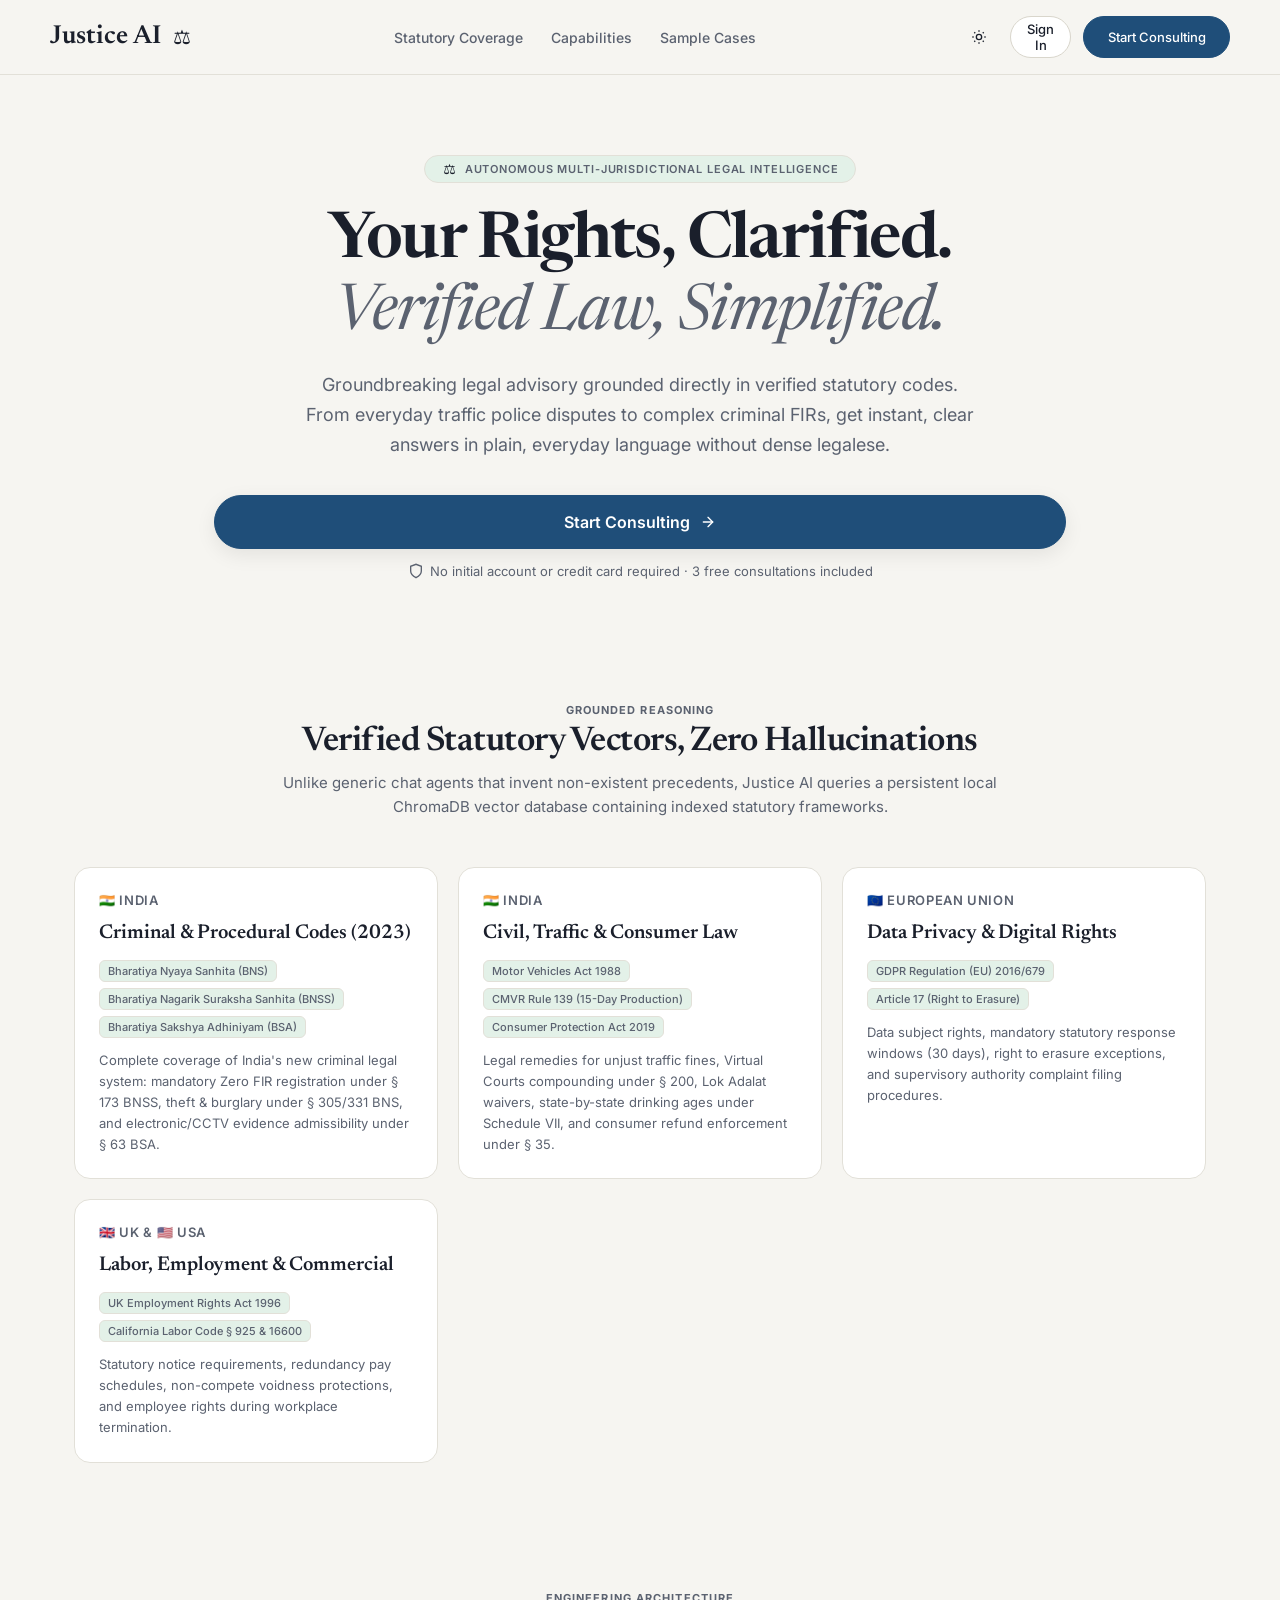
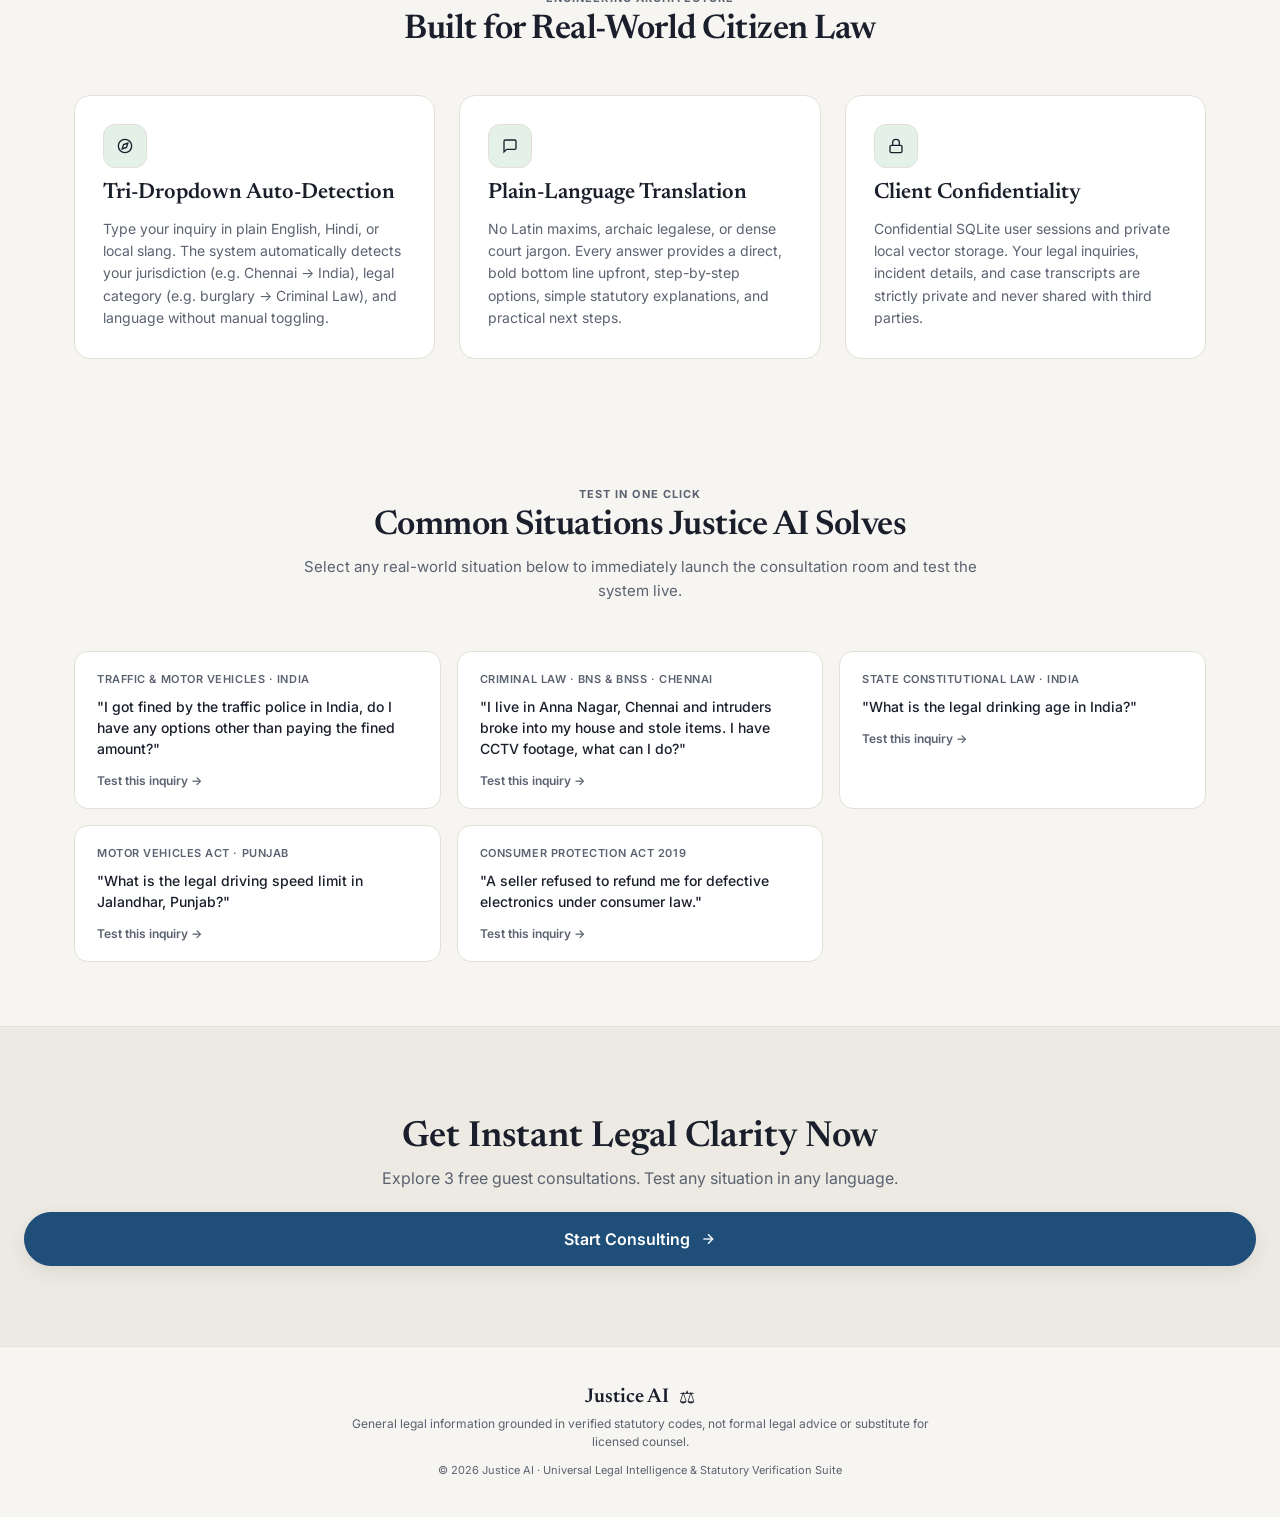
==== web/index.html @ 840e6b2b "Release v1.0: Justice AI Multi-Jurisdiction Legal Intelligence Platform - Full legal intelligence en" ====
<!DOCTYPE html>
<html lang="en">
<head>
  <meta charset="utf-8">
  <meta name="viewport" content="width=device-width, initial-scale=1.0">
  <script>
    // Immediately unregister any rogue service workers from other localhost projects (e.g., Film Central)
    if ('serviceWorker' in navigator) {
      navigator.serviceWorker.getRegistrations().then(function(registrations) {
        for (let reg of registrations) {
          reg.unregister();
        }
      });
    }
    if ('caches' in window) {
      caches.keys().then(function(keys) {
        for (let key of keys) {
          caches.delete(key);
        }
      });
    }
  </script>
  <title>Justice AI ⚖ | Universal Legal Assistant</title>
  <link rel="icon" type="image/svg+xml" href="/assets/favicon.svg">
  <link rel="stylesheet" href="/assets/style.css">
  <link rel="preconnect" href="https://fonts.googleapis.com">
  <link rel="preconnect" href="https://fonts.gstatic.com" crossorigin>
  <link href="https://fonts.googleapis.com/css2?family=Inter:wght@400;500;600;700&family=Newsreader:ital,opsz,wght@0,6..72,400;0,6..72,500;0,6..72,600;0,6..72,700;1,6..72,400;1,6..72,500&family=Noto+Sans+Devanagari:wght@400;500;600;700&family=Noto+Serif+Devanagari:wght@400;500;600;700&display=swap" rel="stylesheet">
  <style>
    * { box-sizing: border-box; }
    :root {
      --bg-main: #F6F5F1;
      --bg-sidebar: #ECEAE2;
      --border-sidebar: #DEDBD0;
      --border-light: #E2E0D8;
      --border-input: #D9D6CC;
      --text-primary: #1A1F2B;
      --text-secondary: #5B6270;
      --text-body: #2B3140;
      --accent-primary: #1F4E79;
      --bubble-user: #E6EEF6;
      --tag-verified-bg: #E3F1E8;
      --tag-verified-text: #1B5E3C;
      --disclaimer-bg: #FBF3E1;
      --disclaimer-border: #EBDDB5;
      --disclaimer-text: #6B4E10;
      --card-bg: #FFFFFF;
    }
    /* Strict Dark Theme (Zero White Elements - Pure Monochrome & Silver Slate) */
    body.dark-theme {
      --bg-main: #000000;
      --bg-sidebar: #080808;
      --border-sidebar: #1E1E22;
      --border-light: #222226;
      --border-input: #26262B;
      --text-primary: #D4D4D8;
      --text-secondary: #71717A;
      --text-body: #A1A1AA;
      --accent-primary: #27272A;
      --bubble-user: #141416;
      --tag-verified-bg: #141416;
      --tag-verified-text: #8E9196;
      --disclaimer-bg: #0A0A0C;
      --disclaimer-border: #1E1E22;
      --disclaimer-text: #71717A;
      --card-bg: #0E0E10;
    }
    body.dark-theme .pill-primary {
      background: #27272A !important;
      border-color: #3F3F46 !important;
      color: #E4E4E7 !important;
    }
    body.dark-theme .pill-primary:hover {
      background: #3F3F46 !important;
      border-color: #52525B !important;
      color: #F4F4F5 !important;
    }
    body.dark-theme .tag-jur,
    body.dark-theme .tag-ver {
      background: #141416 !important;
      border: 1px solid #27272A !important;
      color: #A1A1AA !important;
    }
    body.dark-theme .chat-user-bubble {
      background: #141416 !important;
      border: 1px solid #26262B !important;
      color: #D4D4D8 !important;
    }
    body.dark-theme .source-card {
      background: #0E0E10 !important;
      border-color: #1E1E22 !important;
      color: #D4D4D8 !important;
    }
    body.dark-theme .source-card:hover {
      border-color: #3F3F46 !important;
      background: #141416 !important;
    }
    body.dark-theme .chip {
      background: #121214 !important;
      color: #A1A1AA !important;
      border-color: #26262B !important;
    }
    body.dark-theme .chip:hover {
      border-color: #3F3F46 !important;
      color: #E4E4E7 !important;
      background: #1A1A1E !important;
    }
    body.dark-theme .recent-item:hover,
    body.dark-theme .recent-item.active {
      background: #141416 !important;
    }
    body.dark-theme footer {
      background: #000000 !important;
      border-top-color: #1E1E22 !important;
    }
    body.dark-theme #chatInput {
      background: #0E0E10 !important;
      border-color: #26262B !important;
      color: #D4D4D8 !important;
    }
    body.dark-theme footer button {
      background: #27272A !important;
      border: 1px solid #3F3F46 !important;
      color: #D4D4D8 !important;
    }
    body.dark-theme .confidence-bar-inner {
      background: #52525B !important;
    }
    body.dark-theme .confidence-bar-outer {
      background: #202024 !important;
    }
    body.dark-theme .auth-card {
      background: #0E0E10 !important;
      border-color: #222226 !important;
    }
    body.dark-theme .auth-input {
      background: #080808 !important;
      border-color: #26262B !important;
      color: #D4D4D8 !important;
    }
    body.dark-theme .user-profile-badge {
      background: #0E0E10 !important;
      border-color: #1E1E22 !important;
    }

    /* Borderless Theme Toggle Button */
    .theme-toggle-btn {
      border: none !important;
      background: transparent !important;
      color: var(--text-primary) !important;
      cursor: pointer !important;
      width: 38px !important;
      height: 38px !important;
      min-width: 38px !important;
      min-height: 38px !important;
      border-radius: 50% !important;
      display: inline-flex !important;
      align-items: center !important;
      justify-content: center !important;
      padding: 0 !important;
      box-shadow: none !important;
      outline: none !important;
      transition: background-color 0.2s ease, transform 0.15s ease !important;
    }
    .theme-toggle-btn:hover {
      background-color: var(--border-light) !important;
      transform: scale(1.08) !important;
    }
    body.dark-theme .theme-toggle-btn:hover {
      background-color: #1C1C20 !important;
    }
    body {
      margin: 0;
      font-family: 'Inter', 'Noto Sans Devanagari', -apple-system, BlinkMacSystemFont, sans-serif;
      color: var(--text-primary);
      background: var(--bg-main);
      -webkit-font-smoothing: antialiased;
      transition: background-color 0.25s ease, color 0.25s ease;
    }
    button, input, select, textarea { font: inherit; }
    svg { width: 16px; height: 16px; flex: none; fill: none; stroke: currentColor; stroke-width: 2; }
    
    .pill {
      display: inline-flex;
      align-items: center;
      gap: 8px;
      min-height: 42px;
      padding: 0 16px;
      border: 1px solid var(--border-input);
      border-radius: 999px;
      background: var(--card-bg);
      color: var(--text-primary);
      cursor: pointer;
      font-size: 13px;
      font-weight: 500;
      text-decoration: none;
      transition: all 0.2s ease;
    }
    .pill:hover { border-color: var(--accent-primary); }
    .pill-primary {
      background: var(--accent-primary) !important;
      border-color: var(--accent-primary) !important;
      color: #fff !important;
      justify-content: center;
      width: 100%;
    }
    .pill-primary:hover { filter: brightness(0.92); }

    .chip {
      display: inline-flex;
      align-items: center;
      min-height: 38px;
      padding: 0 14px;
      border: 1px solid var(--border-input);
      border-radius: 999px;
      background: transparent;
      color: var(--text-secondary);
      cursor: pointer;
      font-size: 13px;
      transition: all 0.2s ease;
      margin-right: 8px;
      margin-bottom: 8px;
    }
    .chip:hover {
      background: var(--bg-sidebar);
      border-color: var(--accent-primary);
      color: var(--accent-primary);
    }

    .tag {
      display: inline-flex;
      align-items: center;
      gap: 6px;
      min-height: 26px;
      padding: 0 10px;
      border-radius: 6px;
      font-size: 12px;
      font-weight: 500;
      letter-spacing: .02em;
    }
    .tag-jur {
      background: var(--card-bg);
      border: 1px solid var(--border-light);
      color: var(--text-secondary);
    }
    .tag-ver {
      background: var(--tag-verified-bg);
      color: var(--tag-verified-text);
      font-weight: 600;
    }
    .tag-ver svg { stroke: currentColor; width: 13px; height: 13px; stroke-width: 2.5; }

    .recent-item {
      display: flex;
      flex-direction: column;
      align-items: flex-start;
      padding: 10px 14px;
      border-radius: 10px;
      border: 0;
      background: transparent;
      cursor: pointer;
      text-align: left;
      width: 100%;
      position: relative;
      transition: background 0.15s ease;
    }
    .recent-item:hover { background: rgba(0,0,0,0.04); }
    .recent-item.active { background: var(--card-bg); box-shadow: 0 1px 3px rgba(0,0,0,0.05); }
    .recent-item > span:first-child {
      font-size: 13px;
      font-weight: 500;
      color: var(--text-primary);
      width: calc(100% - 24px);
      white-space: nowrap;
      overflow: hidden;
      text-overflow: ellipsis;
      display: block;
    }
    .recent-sub {
      font-size: 11px;
      color: var(--text-secondary);
      margin-top: 2px;
      width: 100%;
      white-space: nowrap;
      overflow: hidden;
      text-overflow: ellipsis;
      display: block;
    }
    .recent-del-btn {
      position: absolute;
      right: 8px;
      top: 50%;
      transform: translateY(-50%);
      background: transparent;
      border: none;
      color: var(--text-secondary);
      cursor: pointer;
      padding: 4px;
      border-radius: 6px;
      opacity: 0;
      transition: opacity 0.15s;
    }
    .recent-item:hover .recent-del-btn {
      opacity: 0.7;
    }
    .recent-del-btn:hover {
      opacity: 1 !important;
      color: #ef4444;
    }

    .source-card {
      display: flex;
      align-items: center;
      justify-content: space-between;
      padding: 12px 16px;
      border: 1px solid var(--border-light);
      border-radius: 10px;
      background: var(--card-bg);
      text-decoration: none;
      color: var(--text-primary);
      font-size: 13px;
      font-weight: 500;
      transition: border-color 0.2s ease, background 0.2s ease;
    }
    .source-card:hover { border-color: var(--accent-primary); }
    .source-domain {
      font-size: 12px;
      color: var(--text-secondary);
      font-weight: 400;
    }

    .chat-user-bubble {
      align-self: flex-end;
      max-width: 82%;
      padding: 14px 20px;
      border-radius: 20px 20px 4px 20px;
      background: var(--bubble-user);
      color: var(--text-primary);
      font-size: 15px;
      line-height: 1.5;
    }

    /* Top Selector Bar Form Styling */
    .bar {
      display: flex;
      align-items: center;
      gap: 16px;
      padding: 14px 32px;
      border-bottom: 1px solid var(--border-light);
      background: var(--bg-main);
      flex-wrap: wrap;
    }
    .fld {
      display: inline-flex;
      align-items: center;
      gap: 8px;
      font-size: 13px;
      color: var(--text-secondary);
    }
    .sel {
      position: relative;
      display: inline-block;
    }
    .sel select {
      appearance: none;
      -webkit-appearance: none;
      padding: 6px 28px 6px 12px;
      border: 1px solid var(--border-input);
      border-radius: 8px;
      background: var(--card-bg);
      color: var(--text-primary);
      font-size: 13px;
      font-weight: 500;
      cursor: pointer;
      outline: none;
    }
    .sel select:focus { border-color: var(--accent-primary); }
    .sel svg {
      position: absolute;
      right: 8px;
      top: 50%;
      transform: translateY(-50%);
      pointer-events: none;
      width: 14px;
      height: 14px;
      stroke: var(--text-secondary);
    }

    @keyframes spin {
      to { transform: rotate(360deg); }
    }

    /* Authentication Gate Modal / Overlay */
    .auth-overlay {
      position: fixed;
      inset: 0;
      background: rgba(0, 0, 0, 0.72) !important;
      backdrop-filter: blur(8px);
      -webkit-backdrop-filter: blur(8px);
      z-index: 10000;
      display: flex;
      align-items: center;
      justify-content: center;
      padding: 24px;
      overflow-y: auto;
    }
    .auth-card {
      background: var(--card-bg);
      border: 1px solid var(--border-light);
      border-radius: 24px;
      width: 100%;
      max-width: 440px;
      padding: 40px 36px;
      box-shadow: 0 12px 40px rgba(0,0,0,0.06);
      display: flex;
      flex-direction: column;
      gap: 20px;
      position: relative;
      animation: fadeIn 0.3s ease;
    }
    @keyframes fadeIn {
      from { opacity: 0; transform: translateY(10px); }
      to { opacity: 1; transform: translateY(0); }
    }
    .auth-tabs {
      display: flex;
      border-bottom: 1px solid var(--border-light);
      gap: 20px;
      margin-bottom: 4px;
    }
    .auth-tab {
      padding: 10px 4px 12px;
      font-size: 15px;
      font-weight: 500;
      color: var(--text-secondary);
      background: none;
      border: none;
      border-bottom: 2px solid transparent;
      cursor: pointer;
      transition: all 0.2s;
    }
    .auth-tab.active {
      color: var(--text-primary);
      border-bottom-color: var(--accent-primary);
      font-weight: 600;
    }
    .auth-input {
      width: 100%;
      min-height: 46px;
      padding: 0 16px;
      border: 1px solid var(--border-input);
      border-radius: 12px;
      background: var(--card-bg);
      font-size: 14px;
      color: var(--text-primary);
      outline: none;
      transition: border-color 0.2s;
    }
    .auth-input:focus { border-color: var(--accent-primary); }
    .auth-error {
      background: rgba(239, 68, 68, 0.1);
      border: 1px solid rgba(239, 68, 68, 0.3);
      color: #ef4444;
      padding: 10px 14px;
      border-radius: 10px;
      font-size: 13px;
      display: none;
    }
    .auth-close-btn {
      position: absolute;
      top: 18px;
      right: 18px;
      width: 32px;
      height: 32px;
      border-radius: 50%;
      border: none;
      background: transparent;
      color: var(--text-secondary);
      font-size: 18px;
      display: flex;
      align-items: center;
      justify-content: center;
      cursor: pointer;
      transition: all 0.2s;
      line-height: 1;
    }
    .auth-close-btn:hover {
      background: var(--border-light);
      color: var(--text-primary);
    }

    /* User Profile in Sidebar */
    .user-profile-badge {
      display: flex;
      align-items: center;
      gap: 12px;
      padding: 12px 14px;
      background: var(--card-bg);
      border: 1px solid var(--border-light);
      border-radius: 14px;
      margin-top: auto;
    }
    .user-avatar {
      width: 36px;
      height: 36px;
      border-radius: 50%;
      background: var(--accent-primary);
      color: #fff;
      display: flex;
      align-items: center;
      justify-content: center;
      font-weight: 600;
      font-size: 14px;
      flex: none;
    }

    /* Scales of Justice Symbol */
    .justice-scales {
      display: inline-flex;
      align-items: center;
      justify-content: center;
      font-family: "Segoe UI Symbol", "Apple Symbols", "Noto Sans Symbols 2", "DejaVu Sans", sans-serif;
      font-size: 1.25em;
      line-height: 1;
      color: var(--text-primary);
      user-select: none;
      cursor: default;
      transition: transform 0.35s cubic-bezier(0.34, 1.56, 0.64, 1), color 0.25s ease;
      vertical-align: middle;
      margin-left: 2px;
    }
    .justice-scales:hover {
      transform: rotate(-10deg) scale(1.15);
      color: var(--accent-primary);
    }

    /* ==========================================================================
       LANDING PAGE & HERO STYLING (EXECUTIVE EDITORIAL)
       ========================================================================== */
    .landing-view {
      display: flex;
      flex-direction: column;
      width: 100%;
      min-height: 100vh;
      background-color: var(--bg-main);
      color: var(--text-primary);
      overflow-y: auto;
      overflow-x: hidden;
      font-family: 'Inter', -apple-system, BlinkMacSystemFont, sans-serif;
      scroll-behavior: smooth;
    }

    .hidden-view {
      display: none !important;
    }

    .landing-nav {
      position: sticky;
      top: 0;
      z-index: 100;
      background: var(--bg-main);
      backdrop-filter: blur(12px);
      -webkit-backdrop-filter: blur(12px);
      border-bottom: 1px solid var(--border-light);
      padding: 16px 28px;
      width: 100%;
      flex: none;
    }

    .landing-nav-inner {
      max-width: 1180px;
      margin: 0 auto;
      display: flex;
      align-items: center;
      justify-content: space-between;
      gap: 20px;
    }

    .landing-brand {
      display: flex;
      align-items: center;
      gap: 10px;
      text-decoration: none;
      user-select: none;
      cursor: pointer;
    }

    .landing-nav-links {
      display: flex;
      align-items: center;
      gap: 28px;
    }

    .nav-link {
      color: var(--text-secondary);
      font-size: 14px;
      font-weight: 500;
      text-decoration: none;
      transition: color 0.2s ease;
    }

    .nav-link:hover {
      color: var(--text-primary);
    }

    .landing-nav-actions {
      display: flex;
      align-items: center;
      gap: 12px;
    }

    .landing-hero {
      width: 100%;
      max-width: 900px;
      margin: 0 auto;
      padding: 80px 24px 60px;
      text-align: center;
      display: flex;
      flex-direction: column;
      align-items: center;
      flex: none;
    }

    .hero-badge {
      display: inline-flex;
      align-items: center;
      gap: 8px;
      padding: 6px 16px;
      background: var(--tag-verified-bg);
      color: var(--text-secondary);
      border: 1px solid var(--border-light);
      border-radius: 999px;
      font-size: 11px;
      font-weight: 600;
      letter-spacing: 0.08em;
      text-transform: uppercase;
      margin-bottom: 24px;
    }

    .hero-catchphrase {
      font-family: 'Newsreader', Georgia, serif;
      font-size: clamp(40px, 6vw, 64px);
      font-weight: 600;
      line-height: 1.12;
      color: var(--text-primary);
      margin: 0 0 20px 0;
      letter-spacing: -0.025em;
    }

    .hero-catchphrase span {
      color: var(--text-secondary);
      font-style: italic;
      font-weight: 400;
    }

    .hero-subtext {
      font-size: 18px;
      line-height: 1.65;
      color: var(--text-secondary);
      max-width: 680px;
      margin: 0 auto 36px;
    }

    .hero-cta-wrapper {
      display: flex;
      flex-direction: column;
      align-items: center;
      justify-content: center;
      gap: 14px;
      width: 100%;
    }

    .hero-cta-btn {
      padding: 16px 42px !important;
      font-size: 16px !important;
      font-weight: 600 !important;
      border-radius: 999px !important;
      display: inline-flex !important;
      align-items: center !important;
      gap: 10px !important;
      box-shadow: 0 6px 20px rgba(0, 0, 0, 0.08);
      transition: transform 0.2s ease, box-shadow 0.2s ease !important;
      cursor: pointer;
    }

    .hero-cta-btn:hover {
      transform: translateY(-2px) scale(1.02);
      box-shadow: 0 8px 28px rgba(0, 0, 0, 0.16);
    }

    .hero-microcopy {
      display: flex;
      align-items: center;
      gap: 6px;
      font-size: 13px;
      color: var(--text-secondary);
    }

    .landing-section {
      width: 100%;
      max-width: 1180px;
      margin: 0 auto;
      padding: 64px 24px;
      box-sizing: border-box;
      flex: none;
    }

    .section-header {
      text-align: center;
      max-width: 720px;
      margin: 0 auto 48px;
    }

    .section-tag {
      font-size: 11px;
      font-weight: 700;
      letter-spacing: 0.1em;
      text-transform: uppercase;
      color: var(--text-secondary);
      margin-bottom: 8px;
    }

    .section-title {
      font-family: 'Newsreader', Georgia, serif;
      font-size: 34px;
      font-weight: 600;
      color: var(--text-primary);
      margin: 0 0 12px 0;
      letter-spacing: -0.015em;
    }

    .section-desc {
      font-size: 15px;
      line-height: 1.6;
      color: var(--text-secondary);
      margin: 0;
    }

    .jurisdiction-grid {
      display: grid;
      grid-template-columns: repeat(auto-fit, minmax(270px, 1fr));
      gap: 20px;
    }

    .statute-card {
      background: var(--card-bg);
      border: 1px solid var(--border-light);
      border-radius: 16px;
      padding: 24px;
      display: flex;
      flex-direction: column;
      gap: 12px;
      transition: border-color 0.2s ease, transform 0.2s ease;
    }

    .statute-card:hover {
      border-color: var(--text-secondary);
      transform: translateY(-2px);
    }

    .statute-flag {
      font-size: 13px;
      font-weight: 600;
      color: var(--text-secondary);
      text-transform: uppercase;
      letter-spacing: 0.05em;
    }

    .statute-title {
      font-family: 'Newsreader', Georgia, serif;
      font-size: 20px;
      font-weight: 600;
      color: var(--text-primary);
      line-height: 1.3;
    }

    .statute-tags {
      display: flex;
      flex-wrap: wrap;
      gap: 6px;
      margin-top: 2px;
    }

    .mini-tag {
      font-size: 11px;
      padding: 3px 8px;
      background: var(--tag-verified-bg);
      color: var(--text-secondary);
      border: 1px solid var(--border-light);
      border-radius: 6px;
      font-weight: 500;
    }

    .statute-desc {
      font-size: 13px;
      line-height: 1.6;
      color: var(--text-secondary);
      margin: 0;
    }

    .features-grid {
      display: grid;
      grid-template-columns: repeat(auto-fit, minmax(320px, 1fr));
      gap: 24px;
    }

    .feature-card {
      background: var(--card-bg);
      border: 1px solid var(--border-light);
      border-radius: 16px;
      padding: 28px;
      display: flex;
      flex-direction: column;
      gap: 14px;
    }

    .feature-icon {
      width: 44px;
      height: 44px;
      border-radius: 12px;
      background: var(--tag-verified-bg);
      border: 1px solid var(--border-light);
      display: flex;
      align-items: center;
      justify-content: center;
      color: var(--text-primary);
    }

    .feature-card h3 {
      font-family: 'Newsreader', Georgia, serif;
      font-size: 22px;
      font-weight: 600;
      color: var(--text-primary);
      margin: 0;
    }

    .feature-card p {
      font-size: 14px;
      line-height: 1.6;
      color: var(--text-secondary);
      margin: 0;
    }

    .scenarios-grid {
      display: grid;
      grid-template-columns: repeat(auto-fit, minmax(340px, 1fr));
      gap: 16px;
    }

    .scenario-card {
      background: var(--card-bg);
      border: 1px solid var(--border-light);
      border-radius: 14px;
      padding: 20px 22px;
      display: flex;
      flex-direction: column;
      gap: 10px;
      cursor: pointer;
      transition: all 0.2s ease;
      user-select: none;
    }

    .scenario-card:hover {
      border-color: var(--text-primary);
      transform: translateY(-2px);
      background: var(--tag-verified-bg);
    }

    .scenario-meta {
      font-size: 11px;
      font-weight: 600;
      letter-spacing: 0.05em;
      text-transform: uppercase;
      color: var(--text-secondary);
    }

    .scenario-query {
      font-size: 14px;
      font-weight: 500;
      color: var(--text-primary);
      line-height: 1.5;
    }

    .scenario-cta {
      font-size: 12px;
      font-weight: 600;
      color: var(--text-secondary);
      margin-top: 4px;
      display: flex;
      align-items: center;
      gap: 4px;
    }

    .scenario-card:hover .scenario-cta {
      color: var(--text-primary);
    }

    .landing-final-cta {
      width: 100%;
      text-align: center;
      padding: 64px 24px 80px;
      background: var(--bg-sidebar);
      border-top: 1px solid var(--border-light);
      border-bottom: 1px solid var(--border-light);
      display: flex;
      flex-direction: column;
      align-items: center;
      flex: none;
    }

    .landing-footer {
      width: 100%;
      text-align: center;
      padding: 40px 24px;
      background: var(--bg-main);
      flex: none;
    }

    .btn-back-home {
      display: inline-flex;
      align-items: center;
      gap: 6px;
      background: none;
      border: none;
      color: var(--text-secondary);
      font-size: 13px;
      font-weight: 500;
      cursor: pointer;
      padding: 6px 8px;
      border-radius: 8px;
      transition: color 0.2s ease, background 0.2s ease;
    }
    .btn-back-home:hover {
      color: var(--text-primary);
      background: var(--border-light);
    }

    @media(max-width: 820px) {
      .side { display: none; }
      .bar { padding: 12px 16px !important; }
      .landing-nav-links { display: none; }
      .landing-hero { padding: 48px 16px 40px; }
      .hero-subtext { font-size: 16px; }
      .landing-section { padding: 48px 16px; }
      .features-grid, .scenarios-grid { grid-template-columns: 1fr; }
    }
  </style>
</head>
<body>

<!-- ==========================================================================
     0. EXECUTIVE EDITORIAL LANDING PAGE
     ========================================================================== -->
<div id="landingView" class="landing-view">
  <!-- Top Navigation Bar -->
  <nav class="landing-nav">
    <div class="landing-nav-inner">
      <div class="landing-brand" onclick="showLandingView()">
        <span style="font-family: 'Newsreader', serif; font-size: 26px; font-weight: 600; color: var(--text-primary);">Justice AI</span>
        <span class="justice-scales" title="Scales of Justice" aria-label="Scales of Justice">⚖&#xFE0E;</span>
      </div>

      <div class="landing-nav-links">
        <a href="#statutes" class="nav-link">Statutory Coverage</a>
        <a href="#capabilities" class="nav-link">Capabilities</a>
        <a href="#scenarios" class="nav-link">Sample Cases</a>
      </div>

      <div class="landing-nav-actions">
        <button class="theme-toggle-btn" onclick="toggleTheme()" title="Toggle Dark / Light Mode" aria-label="Toggle Theme">
          <svg viewBox="0 0 24 24" id="themeIconLanding" width="20" height="20" style="stroke: currentColor;">
            <circle cx="12" cy="12" r="4"></circle><path d="M12 2v2"></path><path d="M12 20v2"></path><path d="m4.93 4.93 1.41 1.41"></path><path d="m17.66 17.66 1.41 1.41"></path><path d="M2 12h2"></path><path d="M20 12h2"></path><path d="m6.34 17.66-1.41 1.41"></path><path d="m19.07 4.93-1.41 1.41"></path>
          </svg>
        </button>
        <button class="pill pill-secondary" id="btnLandingSignIn" onclick="openAuthModal('signin')">Sign In</button>
        <button class="pill pill-primary" onclick="startConsultation()">Start Consulting</button>
      </div>
    </div>
  </nav>

  <!-- Centered Hero Section (Centered Catchphrase & Centered CTA) -->
  <header class="landing-hero">
    <div class="hero-badge">
      <span class="justice-scales" style="font-size: 14px;">⚖&#xFE0E;</span>
      <span>AUTONOMOUS MULTI-JURISDICTIONAL LEGAL INTELLIGENCE</span>
    </div>

    <!-- Centered Catchphrase -->
    <h1 class="hero-catchphrase">
      Your Rights, Clarified.<br>
      <span>Verified Law, Simplified.</span>
    </h1>

    <p class="hero-subtext">
      Groundbreaking legal advisory grounded directly in verified statutory codes. From everyday traffic police disputes to complex criminal FIRs, get instant, clear answers in plain, everyday language without dense legalese.
    </p>

    <!-- Centered Call to Action Button -->
    <div class="hero-cta-wrapper">
      <button class="pill pill-primary hero-cta-btn" onclick="startConsultation()">
        <span>Start Consulting</span>
        <svg width="20" height="20" viewBox="0 0 24 24" fill="none" stroke="currentColor" stroke-width="2.2" stroke-linecap="round" stroke-linejoin="round">
          <path d="M5 12h14"></path><path d="m12 5 7 7-7 7"></path>
        </svg>
      </button>

      <div class="hero-microcopy">
        <svg width="15" height="15" viewBox="0 0 24 24" fill="none" stroke="currentColor" stroke-width="2"><path d="M12 22s8-4 8-10V5l-8-3-8 3v7c0 6 8 10 8 10z"></path></svg>
        <span>No initial account or credit card required · 3 free consultations included</span>
      </div>
    </div>
  </header>

  <!-- Statutory Grounding Frameworks Section -->
  <section id="statutes" class="landing-section">
    <div class="section-header">
      <div class="section-tag">GROUNDED REASONING</div>
      <h2 class="section-title">Verified Statutory Vectors, Zero Hallucinations</h2>
      <p class="section-desc">Unlike generic chat agents that invent non-existent precedents, Justice AI queries a persistent local ChromaDB vector database containing indexed statutory frameworks.</p>
    </div>

    <div class="jurisdiction-grid">
      <div class="statute-card">
        <div class="statute-flag">🇮🇳 India</div>
        <div class="statute-title">Criminal & Procedural Codes (2023)</div>
        <div class="statute-tags">
          <span class="mini-tag">Bharatiya Nyaya Sanhita (BNS)</span>
          <span class="mini-tag">Bharatiya Nagarik Suraksha Sanhita (BNSS)</span>
          <span class="mini-tag">Bharatiya Sakshya Adhiniyam (BSA)</span>
        </div>
        <p class="statute-desc">Complete coverage of India's new criminal legal system: mandatory Zero FIR registration under § 173 BNSS, theft & burglary under § 305/331 BNS, and electronic/CCTV evidence admissibility under § 63 BSA.</p>
      </div>

      <div class="statute-card">
        <div class="statute-flag">🇮🇳 India</div>
        <div class="statute-title">Civil, Traffic & Consumer Law</div>
        <div class="statute-tags">
          <span class="mini-tag">Motor Vehicles Act 1988</span>
          <span class="mini-tag">CMVR Rule 139 (15-Day Production)</span>
          <span class="mini-tag">Consumer Protection Act 2019</span>
        </div>
        <p class="statute-desc">Legal remedies for unjust traffic fines, Virtual Courts compounding under § 200, Lok Adalat waivers, state-by-state drinking ages under Schedule VII, and consumer refund enforcement under § 35.</p>
      </div>

      <div class="statute-card">
        <div class="statute-flag">🇪🇺 European Union</div>
        <div class="statute-title">Data Privacy & Digital Rights</div>
        <div class="statute-tags">
          <span class="mini-tag">GDPR Regulation (EU) 2016/679</span>
          <span class="mini-tag">Article 17 (Right to Erasure)</span>
        </div>
        <p class="statute-desc">Data subject rights, mandatory statutory response windows (30 days), right to erasure exceptions, and supervisory authority complaint filing procedures.</p>
      </div>

      <div class="statute-card">
        <div class="statute-flag">🇬🇧 UK & 🇺🇸 USA</div>
        <div class="statute-title">Labor, Employment & Commercial</div>
        <div class="statute-tags">
          <span class="mini-tag">UK Employment Rights Act 1996</span>
          <span class="mini-tag">California Labor Code § 925 & 16600</span>
        </div>
        <p class="statute-desc">Statutory notice requirements, redundancy pay schedules, non-compete voidness protections, and employee rights during workplace termination.</p>
      </div>
    </div>
  </section>

  <!-- Core Capabilities Section -->
  <section id="capabilities" class="landing-section">
    <div class="section-header">
      <div class="section-tag">ENGINEERING ARCHITECTURE</div>
      <h2 class="section-title">Built for Real-World Citizen Law</h2>
    </div>

    <div class="features-grid">
      <div class="feature-card">
        <div class="feature-icon">
          <svg width="24" height="24" viewBox="0 0 24 24" fill="none" stroke="currentColor" stroke-width="2"><circle cx="12" cy="12" r="10"></circle><polygon points="16.24 7.76 14.12 14.12 7.76 16.24 9.88 9.88 16.24 7.76"></polygon></svg>
        </div>
        <h3>Tri-Dropdown Auto-Detection</h3>
        <p>Type your inquiry in plain English, Hindi, or local slang. The system automatically detects your jurisdiction (e.g. Chennai → India), legal category (e.g. burglary → Criminal Law), and language without manual toggling.</p>
      </div>

      <div class="feature-card">
        <div class="feature-icon">
          <svg width="24" height="24" viewBox="0 0 24 24" fill="none" stroke="currentColor" stroke-width="2"><path d="M21 15a2 2 0 0 1-2 2H7l-4 4V5a2 2 0 0 1 2-2h14a2 2 0 0 1 2 2z"></path></svg>
        </div>
        <h3>Plain-Language Translation</h3>
        <p>No Latin maxims, archaic legalese, or dense court jargon. Every answer provides a direct, bold bottom line upfront, step-by-step options, simple statutory explanations, and practical next steps.</p>
      </div>

      <div class="feature-card">
        <div class="feature-icon">
          <svg width="24" height="24" viewBox="0 0 24 24" fill="none" stroke="currentColor" stroke-width="2"><rect x="3" y="11" width="18" height="11" rx="2" ry="2"></rect><path d="M7 11V7a5 5 0 0 1 10 0v4"></path></svg>
        </div>
        <h3>Client Confidentiality</h3>
        <p>Confidential SQLite user sessions and private local vector storage. Your legal inquiries, incident details, and case transcripts are strictly private and never shared with third parties.</p>
      </div>
    </div>
  </section>

  <!-- Sample Scenarios / Click to Consult Section -->
  <section id="scenarios" class="landing-section">
    <div class="section-header">
      <div class="section-tag">TEST IN ONE CLICK</div>
      <h2 class="section-title">Common Situations Justice AI Solves</h2>
      <p class="section-desc">Select any real-world situation below to immediately launch the consultation room and test the system live.</p>
    </div>

    <div class="scenarios-grid">
      <div class="scenario-card" onclick="startConsultation('I got fined by the traffic police in India, do I have any options other than paying the fined amount?')">
        <div class="scenario-meta">Traffic & Motor Vehicles · India</div>
        <div class="scenario-query">"I got fined by the traffic police in India, do I have any options other than paying the fined amount?"</div>
        <div class="scenario-cta">Test this inquiry →</div>
      </div>

      <div class="scenario-card" onclick="startConsultation('I live in Anna Nagar, Chennai and intruders broke into my house and stole items. I have CCTV footage, what can I do?')">
        <div class="scenario-meta">Criminal Law · BNS & BNSS · Chennai</div>
        <div class="scenario-query">"I live in Anna Nagar, Chennai and intruders broke into my house and stole items. I have CCTV footage, what can I do?"</div>
        <div class="scenario-cta">Test this inquiry →</div>
      </div>

      <div class="scenario-card" onclick="startConsultation('What is the legal drinking age in India?')">
        <div class="scenario-meta">State Constitutional Law · India</div>
        <div class="scenario-query">"What is the legal drinking age in India?"</div>
        <div class="scenario-cta">Test this inquiry →</div>
      </div>

      <div class="scenario-card" onclick="startConsultation('What is the legal driving speed limit in Jalandhar, Punjab?')">
        <div class="scenario-meta">Motor Vehicles Act · Punjab</div>
        <div class="scenario-query">"What is the legal driving speed limit in Jalandhar, Punjab?"</div>
        <div class="scenario-cta">Test this inquiry →</div>
      </div>

      <div class="scenario-card" onclick="startConsultation('A seller refused to refund me for defective electronics under consumer law.')">
        <div class="scenario-meta">Consumer Protection Act 2019</div>
        <div class="scenario-query">"A seller refused to refund me for defective electronics under consumer law."</div>
        <div class="scenario-cta">Test this inquiry →</div>
      </div>
    </div>
  </section>

  <!-- Final CTA Banner -->
  <section class="landing-final-cta">
    <h2 style="font-family: 'Newsreader', serif; font-size: 36px; font-weight: 600; color: var(--text-primary); margin-bottom: 12px;">Get Instant Legal Clarity Now</h2>
    <p style="font-size: 16px; color: var(--text-secondary); max-width: 560px; margin: 0 auto 24px;">Explore 3 free guest consultations. Test any situation in any language.</p>
    <button class="pill pill-primary hero-cta-btn" onclick="startConsultation()">
      <span>Start Consulting</span>
      <svg width="20" height="20" viewBox="0 0 24 24" fill="none" stroke="currentColor" stroke-width="2.2"><path d="M5 12h14"></path><path d="m12 5 7 7-7 7"></path></svg>
    </button>
  </section>

  <!-- Landing Footer -->
  <footer class="landing-footer">
    <div style="font-family: 'Newsreader', serif; font-size: 20px; font-weight: 600; color: var(--text-primary); display: flex; align-items: center; justify-content: center; gap: 8px; margin-bottom: 8px;">
      <span>Justice AI</span> <span class="justice-scales" style="font-size: 18px;">⚖&#xFE0E;</span>
    </div>
    <div style="font-size: 12px; color: var(--text-secondary); max-width: 600px; margin: 0 auto 12px; line-height: 1.5;">
      General legal information grounded in verified statutory codes, not formal legal advice or substitute for licensed counsel.
    </div>
    <div style="font-size: 11px; color: var(--text-secondary);">
      © 2026 Justice AI · Universal Legal Intelligence & Statutory Verification Suite
    </div>
  </footer>
</div>

<!-- ==========================================================================
     1. AUTHENTICATION MODAL / SOFT ACCOUNT GATE
     ========================================================================== -->
<div id="authOverlay" class="auth-overlay" style="display: none;">
  <div class="auth-card">
    <button class="auth-close-btn" onclick="closeAuthModal()" title="Close">&times;</button>
    <div style="display: flex; align-items: center; justify-content: space-between;">
      <div style="display: flex; align-items: center; gap: 10px;">
        <span style="font-family: 'Newsreader', serif; font-size: 32px; font-weight: 600; color: var(--text-primary);">Justice AI</span>
        <span class="justice-scales" title="Scales of Justice" aria-label="Scales of Justice">⚖&#xFE0E;</span>
      </div>
      <button class="theme-toggle-btn" onclick="toggleTheme()" title="Toggle Dark / Light Mode" aria-label="Toggle Theme" style="margin-right: 32px;">
        <svg viewBox="0 0 24 24" id="themeIconAuth" width="20" height="20" style="stroke: currentColor;">
          <circle cx="12" cy="12" r="4"></circle><path d="M12 2v2"></path><path d="M12 20v2"></path><path d="m4.93 4.93 1.41 1.41"></path><path d="m17.66 17.66 1.41 1.41"></path><path d="M2 12h2"></path><path d="M20 12h2"></path><path d="m6.34 17.66-1.41 1.41"></path><path d="m19.07 4.93-1.41 1.41"></path>
        </svg>
      </button>
    </div>

    <div style="font-size: 14px; color: var(--text-secondary); line-height: 1.5; margin-top: -8px;" id="authSubtitle">
      Universal Legal Intelligence. Sign in to access your confidential case advisory and conversation history.
    </div>

    <!-- Auth Tabs: Sign In / Create Account -->
    <div class="auth-tabs">
      <button class="auth-tab active" id="tabSignIn" onclick="switchAuthTab('signin')">Sign In</button>
      <button class="auth-tab" id="tabRegister" onclick="switchAuthTab('register')">Create Account</button>
    </div>

    <div id="authErrorMsg" class="auth-error"></div>

    <!-- SIGN IN FORM -->
    <form id="formSignIn" onsubmit="event.preventDefault(); submitSignIn();" style="display: flex; flex-direction: column; gap: 14px;">
      <div>
        <label style="font-size: 12px; font-weight: 600; color: var(--text-secondary); display: block; margin-bottom: 6px;">Username</label>
        <input type="text" id="loginUsername" class="auth-input" placeholder="e.g. advocate_arjun" required autocomplete="username">
      </div>
      <div>
        <label style="font-size: 12px; font-weight: 600; color: var(--text-secondary); display: block; margin-bottom: 6px;">Password</label>
        <input type="password" id="loginPassword" class="auth-input" placeholder="Enter your password" required autocomplete="current-password">
      </div>
      <button type="submit" class="pill pill-primary" style="margin-top: 8px;">Sign In to Dashboard</button>
      
      <div style="text-align: center; margin-top: 4px;">
        <button type="button" onclick="quickDemoLogin()" style="background: none; border: none; color: var(--accent-primary); font-size: 13px; font-weight: 500; cursor: pointer; text-decoration: underline;">
          Try instant evaluator demo account
        </button>
      </div>
    </form>

    <!-- CREATE ACCOUNT FORM -->
    <form id="formRegister" onsubmit="event.preventDefault(); submitRegister();" style="display: none; flex-direction: column; gap: 14px;">
      <div>
        <label style="font-size: 12px; font-weight: 600; color: var(--text-secondary); display: block; margin-bottom: 6px;">Your Name / Designation</label>
        <input type="text" id="regName" class="auth-input" placeholder="e.g. Advocate Priya Sharma" required>
      </div>
      <div>
        <label style="font-size: 12px; font-weight: 600; color: var(--text-secondary); display: block; margin-bottom: 6px;">Choose Username</label>
        <input type="text" id="regUsername" class="auth-input" placeholder="e.g. priya_legal" required autocomplete="username">
      </div>
      <div>
        <label style="font-size: 12px; font-weight: 600; color: var(--text-secondary); display: block; margin-bottom: 6px;">Choose Password</label>
        <input type="password" id="regPassword" class="auth-input" placeholder="At least 4 characters" required autocomplete="new-password">
      </div>
      <button type="submit" class="pill pill-primary" style="margin-top: 8px;">Create New Account</button>
    </form>
  </div>
</div>

<!-- 2. MAIN APPLICATION (Visible once logged in or guest consulting) -->
<div id="mainAppLayout" style="display: none; height: 100vh; overflow: hidden; background: var(--bg-main);">
  <!-- Sidebar -->
  <aside class="side" style="width: 290px; height: 100vh; flex: none; box-sizing: border-box; padding: 24px 20px; background: var(--bg-sidebar); border-right: 1px solid var(--border-sidebar); display: flex; flex-direction: column; gap: 16px; overflow-y: auto;">
    <div style="display: flex; align-items: center; justify-content: space-between; margin-bottom: -6px;">
      <button onclick="showLandingView()" class="btn-back-home" title="Return to Overview">
        <svg width="14" height="14" viewBox="0 0 24 24" fill="none" stroke="currentColor" stroke-width="2.2"><path d="m15 18-6-6 6-6"></path></svg>
        <span>Overview</span>
      </button>
      <button class="theme-toggle-btn" onclick="toggleTheme()" title="Toggle Dark / Light Mode" style="width:30px;height:30px;min-height:30px;padding:0;">
        <svg viewBox="0 0 24 24" id="themeIconSidebar" width="16" height="16" style="stroke: currentColor;">
          <circle cx="12" cy="12" r="4"></circle><path d="M12 2v2"></path><path d="M12 20v2"></path><path d="m4.93 4.93 1.41 1.41"></path><path d="m17.66 17.66 1.41 1.41"></path><path d="M2 12h2"></path><path d="M20 12h2"></path><path d="m6.34 17.66-1.41 1.41"></path><path d="m19.07 4.93-1.41 1.41"></path>
        </svg>
      </button>
    </div>

    <div style="display: flex; align-items: center; gap: 10px;">
      <span style="font-family: 'Newsreader', 'Noto Serif Devanagari', serif; font-size: 28px; font-weight: 600; color: var(--text-primary);" id="brandTitle">Justice AI</span>
      <span class="justice-scales" title="Scales of Justice" aria-label="Scales of Justice">⚖&#xFE0E;</span>
    </div>
    
    <button class="pill pill-primary" onclick="createNewChat()" id="btnNewQuestion">+ New question</button>

    <!-- Recent Questions List (Dynamically populated per logged-in user) -->
    <nav aria-label="Recent questions" style="display: flex; flex-direction: column; gap: 4px; margin-top: 6px; overflow-y: auto; max-height: calc(100vh - 360px);">
      <div style="font-size: 11px; letter-spacing: .06em; text-transform: uppercase; color: var(--text-secondary); font-weight: 600; margin-bottom: 6px;" id="lblRecent">YOUR RECENT CHATS</div>
      <div id="recentListContainer" style="display: flex; flex-direction: column; gap: 4px;">
        <!-- Dynamically rendered per user -->
      </div>
    </nav>

    <!-- Logged-in User Profile Badge -->
    <div class="user-profile-badge" id="userProfileBadge">
      <div class="user-avatar" id="userAvatar">U</div>
      <div style="flex: 1; min-width: 0;">
        <div style="font-size: 13px; font-weight: 600; color: var(--text-primary); white-space: nowrap; overflow: hidden; text-overflow: ellipsis;" id="profileName">User Name</div>
        <div style="font-size: 11px; color: var(--text-secondary); white-space: nowrap; overflow: hidden; text-overflow: ellipsis;" id="profileUsername">@username</div>
      </div>
      <button onclick="handleLogout()" title="Sign Out" aria-label="Sign Out" style="background: none; border: none; color: var(--text-secondary); cursor: pointer; padding: 6px; border-radius: 8px; display: flex; align-items: center; justify-content: center;">
        <svg viewBox="0 0 24 24" width="16" height="16"><path d="M9 21H5a2 2 0 0 1-2-2V5a2 2 0 0 1 2-2h4"></path><polyline points="16 17 21 12 16 7"></polyline><line x1="21" y1="12" x2="9" y2="12"></line></svg>
      </button>
    </div>

    <!-- Sidebar Footer -->
    <div style="font-size: 11px; line-height: 1.5; color: var(--text-secondary); border-top: 1px solid var(--border-light); padding-top: 12px;">
      <strong style="color: var(--text-primary); font-weight: 600;" id="lblVerifiedCoverage">Verified coverage</strong><br>
      <span id="lblCoverageList">India · UK · EU · Germany · Switzerland · US · Canada · Australia · Singapore · Global</span>
    </div>
  </aside>

  <!-- Main View Area -->
  <main style="flex: 1; min-width: 0; display: flex; flex-direction: column; height: 100vh; overflow: hidden;">
    <!-- Top Filter & Controls Bar -->
    <header class="bar">
      <!-- 1. Region Selector -->
      <label class="fld"><span id="lblRegion">Region</span>
        <span class="sel">
          <select id="selRegion" onchange="onRegionChange(this.value)">
            <option value="AUTO" selected>Auto-Detect</option>
            <option value="IN">India</option>
            <option value="DE">Germany</option>
            <option value="CH">Switzerland</option>
            <option value="GB">United Kingdom</option>
            <option value="EU">European Union</option>
            <option value="US">United States</option>
            <option value="CA">Canada</option>
            <option value="AU">Australia</option>
            <option value="SG">Singapore</option>
            <option value="GLOBAL">Global / International</option>
          </select>
          <svg viewBox="0 0 24 24"><path d="m6 9 6 6 6-6"></path></svg>
        </span>
      </label>

      <!-- 2. Granular Category -->
      <label class="fld"><span id="lblCategory">Category</span>
        <span class="sel">
          <select id="selCategory" onchange="onCategoryChange(this.value)">
            <option value="AUTO" selected>Auto-Detect Category</option>
            <option value="Traffic & Motor Vehicles Law">Traffic & Motor Vehicles Law</option>
            <option value="State Excise & Regulatory Law">State Excise & Regulatory Law</option>
            <option value="Tenancy: Eviction & Termination Notice">Tenancy: Eviction & Termination Notice</option>
            <option value="Consumer Protection & Defective Goods">Consumer Protection & Defective Goods</option>
            <option value="Criminal & Penal Law">Criminal & Penal Law</option>
            <option value="Employment & Wage Rights">Employment & Wage Rights</option>
            <option value="Data Privacy & GDPR">Data Privacy & GDPR</option>
            <option value="Commercial & Contract Disputes">Commercial & Contract Disputes</option>
            <option value="Family Law & Estate">Family Law & Estate</option>
          </select>
          <svg viewBox="0 0 24 24"><path d="m6 9 6 6 6-6"></path></svg>
        </span>
      </label>

      <!-- 3. Dynamic Region-Aware Language Selector -->
      <label class="fld"><span id="lblLanguage">Language</span>
        <span class="sel">
          <select id="selLanguage" onchange="changeLanguage(this.value)">
            <!-- Populated dynamically via JS -->
          </select>
          <svg viewBox="0 0 24 24"><path d="m6 9 6 6 6-6"></path></svg>
        </span>
      </label>

      <!-- Actions: Sun/Moon Theme Toggle, Share Chat -->
      <div style="margin-left: auto; display: flex; align-items: center; gap: 8px;">
        <button class="theme-toggle-btn" onclick="toggleTheme()" id="btnThemeToggle" title="Toggle Dark / Light Mode" aria-label="Toggle Dark / Light Mode">
          <svg viewBox="0 0 24 24" id="themeIcon" width="20" height="20" style="stroke: currentColor;">
            <circle cx="12" cy="12" r="4"></circle>
            <path d="M12 2v2"></path>
            <path d="M12 20v2"></path>
            <path d="m4.93 4.93 1.41 1.41"></path>
            <path d="m17.66 17.66 1.41 1.41"></path>
            <path d="M2 12h2"></path>
            <path d="M20 12h2"></path>
            <path d="m6.34 17.66-1.41 1.41"></path>
            <path d="m19.07 4.93-1.41 1.41"></path>
          </svg>
        </button>

        <button class="pill" onclick="shareChat()">
          <svg viewBox="0 0 24 24"><path d="M12 15V4M8 8l4-4 4 4M5 13v5a2 2 0 0 0 2 2h10a2 2 0 0 0 2-2v-5"></path></svg>
          <span id="lblShare">Share chat</span>
        </button>
      </div>
    </header>

    <!-- CHAT SECTION -->
    <div id="viewChat" style="flex: 1; min-height: 0; display: flex; flex-direction: column; overflow-y: auto;">
      <section style="box-sizing: border-box; width: 100%; max-width: 792px; margin: 0 auto; padding: 28px 24px 20px; display: flex; flex-direction: column; gap: 24px;" id="chatFeed">
        <!-- Messages rendered dynamically -->
      </section>
    </div>

    <!-- Fixed Bottom Input Bar -->
    <div class="chat-composer-bar" id="chatComposerBar" style="flex: none; padding: 14px 24px 18px; background: var(--bg-main); border-top: 1px solid var(--border-light); z-index: 10;">
      <div style="display: flex; align-items: center; gap: 10px; max-width: 768px; margin: 0 auto;">
        <input id="chatInput" placeholder="Ask a legal question in any country or language" style="flex: 1; min-width: 0; box-sizing: border-box; min-height: 48px; padding: 0 20px; border: 1px solid var(--border-input); border-radius: 24px; background: var(--card-bg); font-size: 15px; color: var(--text-primary); outline: none;" onkeydown="if(event.key==='Enter') sendUserQuery()">
        <button onclick="sendUserQuery()" aria-label="Send" style="flex: none; width: 48px; height: 48px; border: 0; border-radius: 50%; background: var(--accent-primary); color: #fff; cursor: pointer; display: flex; align-items: center; justify-content: center; transition: opacity 0.2s;">
          <svg viewBox="0 0 24 24"><path d="M5 12h14M13 6l6 6-6 6"></path></svg>
        </button>
      </div>
      <div style="max-width: 768px; margin: 8px auto 0; font-size: 12px; color: var(--text-secondary); text-align: center;" id="lblInputFootnote">Answers are limited to jurisdictions with verified sources.</div>
    </div>
  </main>
</div>

<script>
// Dynamic Region-to-Language Mapping
const regionLanguages = {
  IN: [
    { code: "en", name: "English" },
    { code: "hi", name: "हिन्दी (Hindi)" },
    { code: "pa", name: "ਪੰਜਾਬੀ (Punjabi)" },
    { code: "bn", name: "বাংলা (Bengali)" },
    { code: "ta", name: "தமிழ் (Tamil)" },
    { code: "te", name: "తెలుగు (Telugu)" },
    { code: "mr", name: "मराठी (Marathi)" },
    { code: "gu", name: "ગુજરાતી (Gujarati)" },
    { code: "kn", name: "ಕನ್ನಡ (Kannada)" },
    { code: "ml", name: "മലയാളം (Malayalam)" }
  ],
  CH: [
    { code: "en", name: "English" },
    { code: "de", name: "Deutsch (German)" },
    { code: "fr", name: "Français (French)" },
    { code: "it", name: "Italiano (Italian)" },
    { code: "rm", name: "Rumantsch (Romansh)" }
  ],
  DE: [
    { code: "en", name: "English" },
    { code: "de", name: "Deutsch (German)" }
  ],
  CA: [
    { code: "en", name: "English" },
    { code: "fr", name: "Français (French)" }
  ],
  US: [
    { code: "en", name: "English" },
    { code: "es", name: "Español (Spanish)" }
  ],
  GB: [
    { code: "en", name: "English" },
    { code: "cy", name: "Cymraeg (Welsh)" }
  ],
  EU: [
    { code: "en", name: "English" },
    { code: "de", name: "Deutsch" },
    { code: "fr", name: "Français" },
    { code: "es", name: "Español" },
    { code: "it", name: "Italiano" },
    { code: "nl", name: "Nederlands" }
  ],
  GLOBAL: [
    { code: "en", name: "English" },
    { code: "hi", name: "हिन्दी" },
    { code: "de", name: "Deutsch" },
    { code: "fr", name: "Français" },
    { code: "es", name: "Español" },
    { code: "pa", name: "ਪੰਜਾਬੀ" },
    { code: "bn", name: "বাংলা" }
  ],
  AUTO: [
    { code: "en", name: "English" },
    { code: "hi", name: "हिन्दी" },
    { code: "de", name: "Deutsch" },
    { code: "fr", name: "Français" }
  ]
};

const i18n = {
  en: {
    brand: "Justice AI",
    new_question: "+ New question",
    recent: "YOUR RECENT CHATS",
    verified_coverage: "Verified coverage",
    coverage_list: "India · United Kingdom · European Union · Germany · Switzerland · United States · Canada · Australia · Singapore · Global",
    region: "Region",
    category: "Category",
    language: "Language",
    share: "Share chat",
    placeholder: "Ask a legal question in any country or language",
    footnote: "Answers are limited to jurisdictions with verified sources.",
    answered_official: "Answered from official sources",
    sources: "SOURCES",
    confidence: "Retrieval confidence",
    conf_high: "High",
    disclaimer: "General legal information, not formal legal advice. Statutes change; consult a licensed legal practitioner in your jurisdiction.",
    welcome_headline: "Universal Legal Intelligence Consultation",
    welcome_subtitle: "Select your jurisdiction and legal category above, then type your legal question below.",
    starter_1: "Options other than paying traffic police fine in India?",
    starter_2: "What is the legal drinking age in India?",
    starter_3: "What is the driving speed limit in Jalandhar, Punjab?"
  },
  hi: {
    brand: "Justice AI",
    new_question: "+ नया प्रश्न",
    recent: "हाल के प्रश्न",
    verified_coverage: "सत्यापित कवरेज",
    coverage_list: "भारत · यूनाइटेड किंगडम · यूरोपीय संघ · जर्मनी · स्विट्ज़रलैंड · अमेरिका · कनाडा · ऑस्ट्रेलिया · सिंगापुर · वैश्विक",
    region: "क्षेत्र",
    category: "श्रेणी",
    language: "भाषा",
    share: "चैट साझा करें",
    placeholder: "किसी भी देश में, किसी भी भाषा में कानूनी प्रश्न पूछें",
    footnote: "उत्तर केवल उन क्षेत्राधिकारों के लिए हैं जिनके सत्यापित स्रोत उपलब्ध हैं।",
    answered_official: "आधिकारिक स्रोतों से उत्तर",
    sources: "स्रोत",
    confidence: "उत्तर की विश्वसनीयता",
    conf_high: "उच्च",
    disclaimer: "यह सामान्य कानूनी जानकारी है, कानूनी सलाह नहीं। कानून बदलते रहते हैं, इसलिए किसी योग्य वकील से पुष्टि करें।",
    welcome_headline: "सार्वभौमिक कानूनी परामर्श प्रणाली",
    welcome_subtitle: "ऊपर अपना क्षेत्र और श्रेणी चुनें, फिर नीचे अपना प्रश्न दर्ज करें।",
    starter_1: "क्या मकान मालिक बिना किसी वैध कारण के निकाल सकता है?",
    starter_2: "दोषपूर्ण सामान पर उपभोक्ता संरक्षण कानून के तहत रिफंड",
    starter_3: "जीडीपीआर डेटा हटाने का कानूनी नोटिस"
  },
  de: {
    brand: "Justice AI",
    new_question: "+ Neue Frage",
    recent: "IHRE LETZTEN ANFRAGEN",
    verified_coverage: "Verifizierte Abdeckung",
    coverage_list: "Deutschland · Schweiz · Indien · Vereinigtes Königreich · Europäische Union · USA · Global",
    region: "Region",
    category: "Kategorie",
    language: "Sprache",
    share: "Chat teilen",
    placeholder: "Stellen Sie eine rechtliche Frage in jedem Land oder jeder Sprache",
    footnote: "Antworten sind auf Rechtsordnungen mit verifizierten Quellen beschränkt.",
    answered_official: "Aus offiziellen Quellen beantwortet",
    sources: "QUELLEN",
    confidence: "Abruf-Zuverlässigkeit",
    conf_high: "Hoch",
    disclaimer: "Allgemeine rechtliche Information, keine Rechtsberatung. Bitte mit einem qualifizierten Anwalt abstimmen.",
    welcome_headline: "Rechtliche Beratung & Gesetzliche Auskunft",
    welcome_subtitle: "Wählen Sie oben Rechtsgebiet und Region, und geben Sie unten Ihre Frage ein.",
    starter_1: "Darf mein Vermieter ohne Grund kündigen?",
    starter_2: "Rückerstattung bei mangelhafter Ware",
    starter_3: "DSGVO Recht auf Vergessenwerden durchsetzen"
  }
};

let currentLang = 'en';
let isDarkTheme = false;
let currentCategory = "Tenancy: Eviction & Termination Notice";

// User Session & Conversation State
let currentUser = null;
let authToken = localStorage.getItem('justice_ai_token') || null;
let currentConversationId = null;
let userConversations = [];
let chatMessages = [];

// Guest Consultation State (2-3 free queries without account)
let isGuest = true;
let guestQueryCount = parseInt(localStorage.getItem('justice_ai_guest_count') || '0');
let guestTurns = [];

// View Switchers: Landing vs Chat Application
function showLandingView() {
  const lv = document.getElementById('landingView');
  const app = document.getElementById('mainAppLayout');
  const auth = document.getElementById('authOverlay');

  lv.style.display = 'flex';
  lv.style.flexDirection = 'column';
  lv.classList.remove('hidden-view');

  app.style.display = 'none';
  app.classList.add('hidden-view');

  auth.style.display = 'none';
  auth.classList.add('hidden-view');

  window.scrollTo({ top: 0, behavior: 'smooth' });

  const btnSignIn = document.getElementById('btnLandingSignIn');
  if (btnSignIn) {
    if (currentUser) {
      btnSignIn.textContent = 'Dashboard';
      btnSignIn.onclick = () => startConsultation();
    } else {
      btnSignIn.textContent = 'Sign In';
      btnSignIn.onclick = () => openAuthModal('signin');
    }
  }
}

function startConsultation(initialQuery) {
  const lv = document.getElementById('landingView');
  const app = document.getElementById('mainAppLayout');
  const auth = document.getElementById('authOverlay');

  lv.style.display = 'none';
  lv.classList.add('hidden-view');

  app.style.display = 'flex';
  app.classList.remove('hidden-view');

  auth.style.display = 'none';
  auth.classList.add('hidden-view');

  renderUserProfileBadge();
  renderChat();

  const inp = document.getElementById('chatInput');
  if (inp) {
    setTimeout(() => inp.focus(), 150);
  }

  if (initialQuery) {
    submitQuery(initialQuery);
  }
}

function openAuthModal(tab = 'signin', customMsg = null) {
  switchAuthTab(tab);
  const sub = document.getElementById('authSubtitle');
  if (sub) {
    sub.textContent = customMsg || 'Universal Legal Intelligence. Sign in to access your confidential case advisory and conversation history.';
  }
  const overlay = document.getElementById('authOverlay');
  if (overlay) {
    overlay.style.setProperty('display', 'flex', 'important');
  }
}

function closeAuthModal() {
  const overlay = document.getElementById('authOverlay');
  if (overlay) {
    overlay.style.setProperty('display', 'none', 'important');
  }
}

function resetGuestConsultation() {
  guestQueryCount = 0;
  localStorage.removeItem('justice_ai_guest_count');
  renderUserProfileBadge();
  closeAuthModal();
}

function renderUserProfileBadge() {
  const badgeContainer = document.getElementById('userProfileBadge');
  if (!badgeContainer) return;

  if (currentUser) {
    badgeContainer.innerHTML = `
      <div class="user-avatar" id="userAvatar">${(currentUser.name || currentUser.username).charAt(0).toUpperCase()}</div>
      <div style="flex: 1; min-width: 0;">
        <div style="font-size: 13px; font-weight: 600; color: var(--text-primary); white-space: nowrap; overflow: hidden; text-overflow: ellipsis;" id="profileName">${currentUser.name || currentUser.username}</div>
        <div style="font-size: 11px; color: var(--text-secondary); white-space: nowrap; overflow: hidden; text-overflow: ellipsis;" id="profileUsername">@${currentUser.username}</div>
      </div>
      <button onclick="handleLogout()" title="Sign Out" aria-label="Sign Out" style="background: none; border: none; color: var(--text-secondary); cursor: pointer; padding: 6px; border-radius: 8px; display: flex; align-items: center; justify-content: center;">
        <svg viewBox="0 0 24 24" width="16" height="16"><path d="M9 21H5a2 2 0 0 1-2-2V5a2 2 0 0 1 2-2h4"></path><polyline points="16 17 21 12 16 7"></polyline><line x1="21" y1="12" x2="9" y2="12"></line></svg>
      </button>
    `;
  } else {
    const left = Math.max(0, 3 - guestQueryCount);
    badgeContainer.innerHTML = `
      <div style="display: flex; flex-direction: column; gap: 8px; width: 100%;">
        <div style="display: flex; align-items: center; justify-content: space-between;">
          <span style="font-size: 12px; font-weight: 600; color: var(--text-primary);">Guest Consultation</span>
          <span class="mini-tag" style="background: var(--tag-verified-bg); font-size: 11px; padding: 2px 7px;">${left} ${left === 1 ? 'query' : 'queries'} left</span>
        </div>
        <button class="pill pill-secondary" onclick="openAuthModal('register')" style="font-size: 12px; padding: 6px 10px; width: 100%; justify-content: center;">
          ${left > 0 ? 'Sign in to save chat' : 'Sign in / Create Account'}
        </button>
        ${left === 0 ? `
          <div style="display: flex; align-items: center; justify-content: space-between; font-size: 11px; padding: 0 2px;">
            <a href="javascript:void(0)" onclick="quickDemoLogin()" style="color: var(--accent-primary); text-decoration: underline;">Demo login</a>
            <a href="javascript:void(0)" onclick="resetGuestConsultation()" style="color: var(--text-secondary); text-decoration: underline;">Reset guest</a>
          </div>
        ` : ''}
      </div>
    `;
  }
}

// Authentication Tab Switcher
function switchAuthTab(tab) {
  const tabSign = document.getElementById('tabSignIn');
  const tabReg = document.getElementById('tabRegister');
  const formSign = document.getElementById('formSignIn');
  const formReg = document.getElementById('formRegister');
  const errBox = document.getElementById('authErrorMsg');
  errBox.style.display = 'none';

  if (tab === 'signin') {
    tabSign.classList.add('active');
    tabReg.classList.remove('active');
    formSign.style.display = 'flex';
    formReg.style.display = 'none';
  } else {
    tabReg.classList.add('active');
    tabSign.classList.remove('active');
    formReg.style.display = 'flex';
    formSign.style.display = 'none';
  }
}

function showAuthError(msg) {
  const errBox = document.getElementById('authErrorMsg');
  errBox.textContent = msg;
  errBox.style.display = 'block';
}

async function submitSignIn() {
  const u = document.getElementById('loginUsername').value.trim();
  const p = document.getElementById('loginPassword').value;
  if (!u || !p) return;

  try {
    const res = await fetch('/api/auth/login', {
      method: 'POST',
      headers: { 'Content-Type': 'application/json' },
      body: JSON.stringify({ username: u, password: p })
    });
    const data = await res.json();
    if (data.status === 'success') {
      onAuthSuccess(data.user, data.token);
    } else {
      showAuthError(data.message || 'Invalid username or password.');
    }
  } catch (err) {
    showAuthError('Connection error. Please try again.');
  }
}

async function submitRegister() {
  const name = document.getElementById('regName').value.trim();
  const u = document.getElementById('regUsername').value.trim();
  const p = document.getElementById('regPassword').value;
  if (!u || !p) return;

  try {
    const res = await fetch('/api/auth/register', {
      method: 'POST',
      headers: { 'Content-Type': 'application/json' },
      body: JSON.stringify({ name: name, username: u, password: p })
    });
    const data = await res.json();
    if (data.status === 'success') {
      onAuthSuccess(data.user, data.token);
    } else {
      showAuthError(data.message || 'Registration failed.');
    }
  } catch (err) {
    showAuthError('Connection error. Please try again.');
  }
}

function quickDemoLogin() {
  document.getElementById('loginUsername').value = 'demo';
  document.getElementById('loginPassword').value = 'password123';
  submitSignIn();
}

async function onAuthSuccess(user, token) {
  currentUser = user;
  authToken = token;
  isGuest = false;
  localStorage.setItem('justice_ai_token', token);
  localStorage.setItem('justice_ai_user', JSON.stringify(user));

  // Seamlessly claim and migrate any guest conversation turns
  if (guestTurns.length > 0) {
    try {
      const claimRes = await fetch('/api/conversations/claim_guest', {
        method: 'POST',
        headers: {
          'Content-Type': 'application/json',
          'Authorization': `Bearer ${token}`
        },
        body: JSON.stringify({ turns: guestTurns })
      });
      const claimData = await claimRes.json();
      if (claimData.status === 'success' && claimData.conversation) {
        currentConversationId = claimData.conversation.id;
      }
    } catch (e) {
      console.error('Error claiming guest turns:', e);
    }
    guestTurns = [];
    guestQueryCount = 0;
    localStorage.removeItem('justice_ai_guest_count');
  }

  // Update profile in sidebar
  renderUserProfileBadge();

  // Hide auth and landing, show main application
  const lv = document.getElementById('landingView');
  const app = document.getElementById('mainAppLayout');
  const auth = document.getElementById('authOverlay');

  auth.style.display = 'none';
  auth.classList.add('hidden-view');
  lv.style.display = 'none';
  lv.classList.add('hidden-view');
  app.style.display = 'flex';
  app.classList.remove('hidden-view');

  loadUserConversations();
}

async function verifyExistingSession() {
  renderUserProfileBadge();

  if (!authToken) {
    showLandingView();
    return;
  }

  try {
    const res = await fetch('/api/auth/me', {
      headers: { 'Authorization': `Bearer ${authToken}` }
    });
    const data = await res.json();
    if (data.status === 'success' && data.user) {
      currentUser = data.user;
      isGuest = false;
      renderUserProfileBadge();
      loadUserConversations();
      showLandingView();
    } else {
      handleLogout();
    }
  } catch (e) {
    showLandingView();
  }
}

function handleLogout() {
  if (authToken) {
    fetch('/api/auth/logout', {
      method: 'POST',
      headers: { 'Authorization': `Bearer ${authToken}` }
    }).catch(() => {});
  }
  localStorage.removeItem('justice_ai_token');
  localStorage.removeItem('justice_ai_user');
  currentUser = null;
  authToken = null;
  isGuest = true;
  currentConversationId = null;
  chatMessages = [];
  userConversations = [];

  renderUserProfileBadge();
  showLandingView();
}

// Conversation Management (per user)
async function loadUserConversations() {
  if (!authToken) return;

  try {
    const res = await fetch('/api/conversations', {
      headers: { 'Authorization': `Bearer ${authToken}` }
    });
    const data = await res.json();
    if (data.status === 'success') {
      userConversations = data.conversations || [];
      renderRecentConversations();

      // If user has existing conversations and none is loaded, load the most recent
      if (userConversations.length > 0 && !currentConversationId) {
        selectConversation(userConversations[0].id);
      } else if (userConversations.length === 0) {
        createNewChat();
      }
    }
  } catch (err) {
    console.error('Failed to load conversations', err);
  }
}

function renderRecentConversations() {
  const container = document.getElementById('recentListContainer');
  container.innerHTML = '';

  if (userConversations.length === 0) {
    container.innerHTML = `<div style="font-size:12px;color:var(--text-secondary);padding:10px 4px;">No recent questions yet. Start a new question below.</div>`;
    return;
  }

  userConversations.forEach(c => {
    const item = document.createElement('div');
    item.className = 'recent-item' + (c.id === currentConversationId ? ' active' : '');
    item.id = 'conv_' + c.id;
    item.onclick = (e) => {
      if (e.target.closest('.recent-del-btn')) return;
      selectConversation(c.id);
    };

    const titleSpan = document.createElement('span');
    titleSpan.textContent = c.title;

    const subSpan = document.createElement('span');
    subSpan.className = 'recent-sub';
    subSpan.textContent = `${c.jurisdiction || 'Global'} · ${c.category || 'General'}`;

    const delBtn = document.createElement('button');
    delBtn.className = 'recent-del-btn';
    delBtn.title = 'Delete question';
    delBtn.innerHTML = '<svg viewBox="0 0 24 24"><polyline points="3 6 5 6 21 6"></polyline><path d="M19 6v14a2 2 0 0 1-2 2H7a2 2 0 0 1-2-2V6m3 0V4a2 2 0 0 1 2-2h4a2 2 0 0 1 2 2v2"></path></svg>';
    delBtn.onclick = (e) => {
      e.stopPropagation();
      deleteUserConversation(c.id);
    };

    item.appendChild(titleSpan);
    item.appendChild(subSpan);
    item.appendChild(delBtn);
    container.appendChild(item);
  });
}

async function selectConversation(convId) {
  currentConversationId = convId;
  renderRecentConversations();

  try {
    const res = await fetch(`/api/conversations/detail?id=${convId}`, {
      headers: { 'Authorization': `Bearer ${authToken}` }
    });
    const data = await res.json();
    if (data.status === 'success' && data.data) {
      const conv = data.data.conversation;
      if (conv.jurisdiction) {
        document.getElementById('selRegion').value = conv.jurisdiction;
        populateLanguageDropdown(conv.jurisdiction);
      }
      if (conv.category) {
        document.getElementById('selCategory').value = conv.category;
        currentCategory = conv.category;
      }

      chatMessages = [];
      data.data.messages.forEach(m => {
        if (m.role === 'user') {
          chatMessages.push({ role: 'user', content: m.content });
        } else {
          const card = m.card;
          if (card) {
            chatMessages.push({
              role: 'assistant',
              tag: card.tag_label || `${conv.jurisdiction} · ${conv.category}`,
              headline: card.headline,
              body: card.body_text,
              sources: card.sources,
              chips: card.chips
            });
          } else {
            chatMessages.push({
              role: 'assistant',
              tag: `${conv.jurisdiction} · ${conv.category}`,
              headline: 'Statutory Legal Assessment',
              body: m.content,
              sources: [],
              chips: []
            });
          }
        }
      });
      renderChat();
    }
  } catch (err) {
    console.error('Error loading conversation detail', err);
  }
}

function createNewChat() {
  currentConversationId = null;
  chatMessages = [];
  document.querySelectorAll('.recent-item').forEach(el => el.classList.remove('active'));
  renderChat();
}

async function deleteUserConversation(convId) {
  if (!confirm('Are you sure you want to delete this conversation?')) return;
  try {
    const res = await fetch('/api/conversations/delete', {
      method: 'POST',
      headers: {
        'Content-Type': 'application/json',
        'Authorization': `Bearer ${authToken}`
      },
      body: JSON.stringify({ id: convId })
    });
    const data = await res.json();
    if (data.status === 'success') {
      userConversations = userConversations.filter(c => c.id !== convId);
      if (currentConversationId === convId) {
        createNewChat();
      } else {
        renderRecentConversations();
      }
    }
  } catch (err) {
    console.error('Delete error', err);
  }
}

// Region and Language Controls
function onRegionChange(region) {
  populateLanguageDropdown(region);
  const langSel = document.getElementById('selLanguage');
  changeLanguage(langSel.value);
}

function onCategoryChange(cat) {
  currentCategory = cat;
  if (chatMessages.length > 0) {
    chatMessages.forEach(m => {
      if (m.role === 'assistant') {
        const reg = document.getElementById('selRegion').value;
        m.tag = `${reg} · ${cat}`;
      }
    });
    renderChat();
  }
}

function populateLanguageDropdown(region) {
  const list = regionLanguages[region] || regionLanguages["GLOBAL"];
  const sel = document.getElementById('selLanguage');
  sel.innerHTML = '<option value="AUTO" selected>Auto-Detect Language</option>';
  list.forEach(l => {
    const opt = document.createElement('option');
    opt.value = l.code;
    opt.textContent = l.name;
    sel.appendChild(opt);
  });
}

function toggleTheme() {
  isDarkTheme = !isDarkTheme;
  document.body.classList.toggle('dark-theme', isDarkTheme);
  const icon = document.getElementById('themeIcon');
  const iconAuth = document.getElementById('themeIconAuth');
  const iconLanding = document.getElementById('themeIconLanding');
  const iconSidebar = document.getElementById('themeIconSidebar');
  const moonPath = '<path d="M12 3a6 6 0 0 0 9 9 9 9 0 1 1-9-9Z"></path>';
  const sunPath = '<circle cx="12" cy="12" r="4"></circle><path d="M12 2v2"></path><path d="M12 20v2"></path><path d="m4.93 4.93 1.41 1.41"></path><path d="m17.66 17.66 1.41 1.41"></path><path d="M2 12h2"></path><path d="M20 12h2"></path><path d="m6.34 17.66-1.41 1.41"></path><path d="m19.07 4.93-1.41 1.41"></path>';

  if (icon) icon.innerHTML = isDarkTheme ? moonPath : sunPath;
  if (iconAuth) iconAuth.innerHTML = isDarkTheme ? moonPath : sunPath;
  if (iconLanding) iconLanding.innerHTML = isDarkTheme ? moonPath : sunPath;
  if (iconSidebar) iconSidebar.innerHTML = isDarkTheme ? moonPath : sunPath;
}

function changeLanguage(lang) {
  currentLang = lang;
  const t = i18n[lang] || i18n.en;
  
  document.getElementById('brandTitle').textContent = t.brand;
  document.getElementById('btnNewQuestion').textContent = t.new_question;
  document.getElementById('lblRecent').textContent = t.recent;
  document.getElementById('lblVerifiedCoverage').textContent = t.verified_coverage;
  document.getElementById('lblCoverageList').textContent = t.coverage_list;
  document.getElementById('lblRegion').textContent = t.region;
  document.getElementById('lblCategory').textContent = t.category;
  document.getElementById('lblLanguage').textContent = t.language;
  document.getElementById('lblShare').textContent = t.share;
  document.getElementById('chatInput').placeholder = t.placeholder;
  document.getElementById('lblInputFootnote').textContent = t.footnote;

  renderChat();
}

function renderChat() {
  const feed = document.getElementById('chatFeed');
  feed.innerHTML = '';
  const t = i18n[currentLang] || i18n.en;

  // Clean Welcome Screen when chat is empty
  if (chatMessages.length === 0) {
    feed.innerHTML = `
      <div style="text-align: center; padding: 48px 20px 24px; max-width: 680px; margin: 0 auto;">
        <div style="margin-bottom: 16px;">
          <svg width="44" height="44" viewBox="0 0 24 24" fill="none" stroke="currentColor" stroke-width="1.8">
            <path d="m16 16 3-8 3 8c-.87.65-1.92 1-3 1s-2.13-.35-3-1Z"></path>
            <path d="m2 16 3-8 3 8c-.87.65-1.92 1-3 1s-2.13-.35-3-1Z"></path>
            <path d="M7 21h10"></path>
            <path d="M12 3v18"></path>
            <path d="M3 7h2c2 0 5-1 7-2 2 1 5 2 7 2h2"></path>
          </svg>
        </div>
        <div style="font-family: 'Newsreader', 'Noto Serif Devanagari', serif; font-size: 26px; font-weight: 600; color: var(--text-primary); margin-bottom: 8px;">
          ${t.welcome_headline}
        </div>
        <p style="font-size: 15px; line-height: 1.6; color: var(--text-secondary); margin: 0 0 24px 0;">
          ${t.welcome_subtitle}
        </p>
        <div style="display: flex; flex-wrap: wrap; gap: 8px; justify-content: center;">
          <button class="chip" onclick="submitQuery('${t.starter_1}')">${t.starter_1}</button>
          <button class="chip" onclick="submitQuery('${t.starter_2}')">${t.starter_2}</button>
          <button class="chip" onclick="submitQuery('${t.starter_3}')">${t.starter_3}</button>
        </div>
      </div>
    `;
    return;
  }

  chatMessages.forEach((msg, idx) => {
    if (msg.loading) {
      const loadDiv = document.createElement('div');
      loadDiv.className = 'chat-loading-indicator';
      loadDiv.style.display = 'flex';
      loadDiv.style.alignItems = 'center';
      loadDiv.style.gap = '10px';
      loadDiv.style.padding = '14px 18px';
      loadDiv.style.color = 'var(--text-secondary)';
      loadDiv.style.fontSize = '14px';
      loadDiv.innerHTML = `
        <svg width="20" height="20" viewBox="0 0 24 24" fill="none" stroke="currentColor" stroke-width="2" style="animation: spin 1s linear infinite;"><circle cx="12" cy="12" r="10" stroke-opacity="0.25"></circle><path d="M12 2a10 10 0 0 1 10 10"></path></svg>
        <span>${currentLang === 'hi' ? 'वैधानिक धाराओं और संहिताओं का विश्लेषण हो रहा है...' : 'Analyzing statutory codes and precedents...'}</span>
      `;
      feed.appendChild(loadDiv);
      return;
    }
    if (msg.role === 'user') {
      const bubble = document.createElement('div');
      bubble.className = 'chat-user-bubble';
      bubble.textContent = msg.content;
      feed.appendChild(bubble);
    } else {
      const art = document.createElement('article');
      art.style.display = 'flex';
      art.style.flexDirection = 'column';
      art.style.gap = '16px';

      // Badges
      const badges = document.createElement('div');
      badges.style.display = 'flex';
      badges.style.flexWrap = 'wrap';
      badges.style.gap = '8px';
      badges.innerHTML = `
        <span class="tag tag-jur">${msg.tag || 'Global · General Law'}</span>
        <span class="tag tag-ver">
          <svg viewBox="0 0 24 24"><path d="m5 12 5 5 9-10"></path></svg>
          ${t.answered_official}
        </span>
      `;
      art.appendChild(badges);

      // Headline
      const hl = document.createElement('div');
      hl.style.fontFamily = "'Newsreader', 'Noto Serif Devanagari', serif";
      hl.style.fontSize = '22px';
      hl.style.fontWeight = '500';
      hl.style.lineHeight = '1.35';
      hl.style.color = 'var(--text-primary)';
      hl.textContent = msg.headline;
      art.appendChild(hl);

      // Body text
      const p = document.createElement('p');
      p.style.margin = '0';
      p.style.fontSize = '15px';
      p.style.lineHeight = '1.65';
      p.style.color = 'var(--text-body)';
      p.textContent = msg.body;
      art.appendChild(p);

      // Sources
      if (msg.sources && msg.sources.length) {
        const sBox = document.createElement('div');
        sBox.style.display = 'flex';
        sBox.style.flexDirection = 'column';
        sBox.style.gap = '8px';
        sBox.innerHTML = `<div style="font-size:12px;letter-spacing:.06em;text-transform:uppercase;color:var(--text-secondary);font-weight:600;">${t.sources}</div>`;
        msg.sources.forEach(s => {
          sBox.innerHTML += `
            <a class="source-card" href="${s.url}" target="_blank">
              ${s.title}
              <span class="source-domain">${s.domain}</span>
            </a>
          `;
        });
        art.appendChild(sBox);
      }

      // Confidence Meter
      const conf = document.createElement('div');
      conf.style.display = 'flex';
      conf.style.alignItems = 'center';
      conf.style.gap = '10px';
      conf.style.fontSize = '13px';
      conf.style.color = 'var(--text-secondary)';
      conf.innerHTML = `
        ${t.confidence}
        <span style="width:96px;height:6px;border-radius:3px;background:var(--border-light);display:inline-block;overflow:hidden;">
          <span class="confidence-bar-inner" style="display:block;width:88%;height:6px;border-radius:3px;background:var(--tag-verified-text);"></span>
        </span>
        <strong style="font-weight:600;color:var(--text-primary);">${t.conf_high}</strong>
      `;
      art.appendChild(conf);

      // Disclaimer box
      const disc = document.createElement('div');
      disc.style.padding = '12px 16px';
      disc.style.border = '1px solid var(--disclaimer-border)';
      disc.style.borderRadius = '12px';
      disc.style.background = 'var(--disclaimer-bg)';
      disc.style.color = 'var(--disclaimer-text)';
      disc.style.fontSize = '13px';
      disc.style.lineHeight = '1.5';
      disc.textContent = t.disclaimer;
      art.appendChild(disc);

      // Chips
      if (msg.chips && msg.chips.length && idx === chatMessages.length - 1) {
        const chipContainer = document.createElement('div');
        chipContainer.style.display = 'flex';
        chipContainer.style.flexWrap = 'wrap';
        chipContainer.style.gap = '8px';
        msg.chips.forEach(c => {
          const btn = document.createElement('button');
          btn.className = 'chip';
          btn.textContent = c;
          btn.onclick = () => submitQuery(c);
          chipContainer.appendChild(btn);
        });
        art.appendChild(chipContainer);
      }

      feed.appendChild(art);
    }
  });

  const chatScroll = document.getElementById('viewChat');
  if (chatScroll) chatScroll.scrollTop = chatScroll.scrollHeight;
}

function sendUserQuery() {
  const inp = document.getElementById('chatInput');
  const val = inp.value.trim();
  if (!val) return;
  inp.value = '';
  submitQuery(val);
}

function submitQuery(q) {
  if (!currentUser) {
    if (guestQueryCount >= 3) {
      openAuthModal('register', 'You have completed your 3 free guest consultations. Create a free account or sign in to permanently save your conversation, unlock unlimited queries, and export legal dossiers.');
      return;
    }
    guestQueryCount++;
    localStorage.setItem('justice_ai_guest_count', guestQueryCount);
    renderUserProfileBadge();
  }

  chatMessages.push({ role: 'user', content: q });
  chatMessages.push({ role: 'assistant', loading: true });
  renderChat();

  const isHi = currentLang === 'hi';
  const reg = document.getElementById('selRegion').value;
  const cat = document.getElementById('selCategory').value || currentCategory;

  function handleSuccess(data) {
    chatMessages = chatMessages.filter(m => !m.loading);
    if (data.status === 'success' && data.card) {
      if (data.conversation_id && !data.is_guest) {
        currentConversationId = data.conversation_id;
      }
      chatMessages.push({
        role: 'assistant',
        tag: data.card.tag_label || `${reg} · ${cat}`,
        headline: data.card.headline,
        body: data.card.body_text,
        sources: data.card.sources,
        chips: data.card.chips
      });
      if (!currentUser) {
        guestTurns.push({
          query: q,
          card: data.card,
          jurisdiction: data.jurisdiction || reg,
          category: data.category || cat
        });
      } else {
        loadUserConversations();
      }
    } else {
      fallbackHeuristic(q, reg, cat, isHi);
    }
    renderChat();
  }

  function handleFallback() {
    chatMessages = chatMessages.filter(m => !m.loading);
    fallbackHeuristic(q, reg, cat, isHi);
  }

  const payload = {
    query: q,
    jurisdiction: reg,
    category: cat,
    language: currentLang,
    conversation_id: currentConversationId
  };

  const headers = {
    'Content-Type': 'application/json',
    'Authorization': authToken ? `Bearer ${authToken}` : ''
  };

  // 1. Try relative same-origin /api/chat
  fetch('/api/chat', {
    method: 'POST',
    headers: headers,
    body: JSON.stringify(payload)
  })
  .then(res => res.json())
  .then(handleSuccess)
  .catch(() => {
    // 2. Try port 5000 if relative fails
    fetch('http://localhost:5000/api/chat', {
      method: 'POST',
      headers: headers,
      body: JSON.stringify(payload)
    })
    .then(res => res.json())
    .then(handleSuccess)
    .catch(handleFallback);
  });
}

function fallbackHeuristic(q, reg, cat, isHi) {
  let headline = isHi ? "कानूनी विश्लेषण और वैधानिक समीक्षा" : "Comprehensive Statutory Legal Assessment";
  let body = isHi ? "आपकी स्थिति में विशिष्ट कानूनी उपचार उपलब्ध हैं। किसी भी संविदात्मक या वैधानिक विवाद में लिखित सबूत और औपचारिक नोटिस अनिवार्य हैं।" : "Under the governing statutory framework, formal notice of claim is essential to prevent statutory expiration of limitations.";
  let sources = [{ title: "Civil & Commercial Statutory Framework", domain: "official-gazette.gov", url: "#" }];
  let chips = isHi ? ["कानूनी नोटिस का प्रारूप बनाएँ", "समय-सीमा क्या है?", "वकील से पूछने योग्य प्रश्न"] : ["Draft formal demand letter", "What is the limitation period?", "Top 5 questions for counsel"];

  if (q.toLowerCase().includes("lived here over 8 years") || q.includes("8 वर्ष")) {
    headline = isHi ? "8 वर्ष बाद मकान मालिक की नोटिस अवधि बढ़कर 9 महीने हो जाती है।" : "After 8 years of tenancy, the landlord's notice period extends to 9 months.";
    body = isHi ? "BGB § 573c के तहत, 5 वर्ष बाद नोटिस अवधि 6 महीने और 8 वर्ष बाद 9 महीने हो जाती है।" : "Pursuant to BGB § 573c(1), the landlord's notice period extends to 9 full months after 8 years of tenancy.";
    sources = [{ title: "BGB § 573c · Notice periods", domain: "gesetze-im-internet.de", url: "https://www.gesetze-im-internet.de/bgb/__573c.html" }];
  }

  chatMessages.push({
    role: 'assistant',
    tag: `${reg} · ${cat}`,
    headline: headline,
    body: body,
    sources: sources,
    chips: chips
  });
  renderChat();
}

function shareChat() {
  let transcript = "=== JUSTICE AI CASE TRANSCRIPT ===\n";
  if (currentUser) {
    transcript += `User: ${currentUser.name} (@${currentUser.username})\n`;
  }
  transcript += `Date: ${new Date().toLocaleString()}\n\n`;

  chatMessages.forEach(m => {
    transcript += `[${m.role.toUpperCase()}]: ${m.content || m.headline}\n${m.body || ''}\n\n`;
  });
  const blob = new Blob([transcript], { type: 'text/plain' });
  const a = document.createElement('a');
  a.href = URL.createObjectURL(blob);
  a.download = `JusticeAI_${currentUser ? currentUser.username : 'Case'}_Transcript.txt`;
  a.click();
}

window.addEventListener('DOMContentLoaded', () => {
  populateLanguageDropdown("AUTO");
  verifyExistingSession();
});
</script>
</body>
</html>
---- assets/style.css ----
/* Justice AI - Executive Global Legal Intelligence Theme
   Warm Editorial Aesthetic with Newsreader Serif & Inter / Devanagari Typography
   Supports Seamless Light / Dark Theme Switching & Clean SVG Favicon Styling
*/

@import url('https://fonts.googleapis.com/css2?family=Inter:wght@400;500;600;700&family=Newsreader:ital,opsz,wght@0,6..72,400;0,6..72,500;0,6..72,600;0,6..72,700;1,6..72,400;1,6..72,500&family=Noto+Sans+Devanagari:wght@400;500;600;700&family=Noto+Serif+Devanagari:wght@400;500;600;700&display=swap');

/* Default Light Theme Variables (Warm Paper & Editorial Stone) */
:root {
  --bg-main: #F6F5F1;
  --bg-sidebar: #ECEAE2;
  --border-sidebar: #DEDBD0;
  --border-light: #E2E0D8;
  --border-input: #D9D6CC;
  --text-primary: #1A1F2B;
  --text-secondary: #5B6270;
  --text-body: #2B3140;
  --accent-primary: #1F4E79;
  --bubble-user: #E6EEF6;
  --tag-verified-bg: #E3F1E8;
  --tag-verified-text: #1B5E3C;
  --disclaimer-bg: #FBF3E1;
  --disclaimer-border: #EBDDB5;
  --disclaimer-text: #6B4E10;
  --card-bg: #FFFFFF;
}

/* Dark Theme Variables (Strictly No White Elements - Sleek Graphite, Charcoal & Silver) */
.dark-theme {
  --bg-main: #000000;
  --bg-sidebar: #080808;
  --border-sidebar: #1E1E22;
  --border-light: #222226;
  --border-input: #26262B;
  --text-primary: #D4D4D8;
  --text-secondary: #71717A;
  --text-body: #A1A1AA;
  --accent-primary: #27272A;
  --bubble-user: #141416;
  --tag-verified-bg: #141416;
  --tag-verified-text: #8E9196;
  --disclaimer-bg: #0A0A0C;
  --disclaimer-border: #1E1E22;
  --disclaimer-text: #71717A;
  --card-bg: #0E0E10;
}

html, body, [data-testid="stAppViewContainer"], .stApp {
  background-color: var(--bg-main) !important;
  color: var(--text-primary) !important;
  font-family: 'Inter', 'Noto Sans Devanagari', -apple-system, BlinkMacSystemFont, sans-serif !important;
  -webkit-font-smoothing: antialiased;
  transition: background-color 0.25s ease, color 0.25s ease;
}

/* Header cleanup */
[data-testid="stHeader"] {
  background: transparent !important;
  border-bottom: none !important;
}

/* Sidebar Styling */
[data-testid="stSidebar"] {
  background-color: var(--bg-sidebar) !important;
  border-right: 1px solid var(--border-sidebar) !important;
  padding: 1.5rem 1rem !important;
  transition: background-color 0.25s ease;
}

[data-testid="stSidebar"] hr {
  border-color: var(--border-sidebar) !important;
}

[data-testid="stSidebar"] * {
  color: var(--text-primary) !important;
}

[data-testid="stSidebar"] .sources-header, [data-testid="stSidebar"] p[data-testid="stCaptionContainer"] {
  color: var(--text-secondary) !important;
}

/* Brand & Typography */
.justice-brand {
  font-family: 'Newsreader', 'Noto Serif Devanagari', Georgia, serif;
  font-size: 28px;
  font-weight: 600;
  color: var(--text-primary);
  margin-bottom: 2px;
  display: flex;
  align-items: center;
  gap: 10px;
}

.justice-scales {
  display: inline-flex;
  align-items: center;
  justify-content: center;
  font-family: "Segoe UI Symbol", "Apple Symbols", "Noto Sans Symbols 2", "DejaVu Sans", sans-serif;
  font-size: 1.25em;
  line-height: 1;
  color: var(--text-primary);
  user-select: none;
  cursor: default;
  transition: transform 0.35s cubic-bezier(0.34, 1.56, 0.64, 1), color 0.25s ease;
  vertical-align: middle;
  margin-left: 2px;
}

.justice-scales:hover {
  transform: rotate(-10deg) scale(1.15);
  color: var(--accent-primary);
}

.brand-subtitle {
  font-size: 13px;
  color: var(--text-secondary);
  margin-bottom: 18px;
}

.headline-serif {
  font-family: 'Newsreader', 'Noto Serif Devanagari', Georgia, serif;
  font-size: 22px;
  font-weight: 500;
  line-height: 1.35;
  color: var(--text-primary);
  margin: 12px 0 8px 0;
}

/* Pills & Buttons */
.pill {
  display: inline-flex;
  align-items: center;
  gap: 8px;
  min-height: 42px;
  padding: 0 16px;
  border: 1px solid var(--border-input);
  border-radius: 999px;
  background: var(--card-bg);
  color: var(--text-primary);
  cursor: pointer;
  font-size: 14px;
  font-weight: 500;
  text-decoration: none;
  transition: all 0.2s ease;
}

.pill:hover {
  border-color: var(--accent-primary);
}

.pill-primary {
  background: var(--accent-primary) !important;
  border-color: var(--accent-primary) !important;
  color: #ffffff !important;
  justify-content: center;
  font-weight: 500;
  width: 100%;
}

.pill-primary:hover {
  filter: brightness(0.92);
  box-shadow: 0 2px 8px rgba(31, 78, 121, 0.25);
}

/* Chips */
.chip {
  display: inline-flex;
  align-items: center;
  min-height: 38px;
  padding: 0 14px;
  border: 1px solid var(--border-input);
  border-radius: 999px;
  background: transparent;
  color: var(--text-secondary);
  cursor: pointer;
  font-size: 13px;
  transition: all 0.2s ease;
  margin-right: 8px;
  margin-bottom: 8px;
  text-decoration: none;
}

.chip:hover {
  background: var(--bg-sidebar);
  border-color: var(--accent-primary);
  color: var(--accent-primary);
}

/* Tags */
.tag {
  display: inline-flex;
  align-items: center;
  gap: 6px;
  padding: 4px 10px;
  border-radius: 999px;
  font-size: 12px;
  font-weight: 500;
}

.tag-jurisdiction {
  background: var(--bubble-user);
  color: var(--accent-primary);
}

.tag-verified {
  background: var(--tag-verified-bg);
  color: var(--tag-verified-text);
}

/* User Message Bubble */
.chat-user-bubble {
  align-self: flex-end;
  max-width: 82%;
  padding: 12px 18px;
  border-radius: 16px 16px 4px 16px;
  background: var(--bubble-user);
  font-size: 15px;
  line-height: 1.55;
  color: var(--text-primary);
  margin-left: auto;
  margin-bottom: 20px;
  box-shadow: 0 1px 3px rgba(0, 0, 0, 0.05);
}

.chat-assistant-container {
  display: flex;
  flex-direction: column;
  gap: 14px;
  background: transparent;
  margin-bottom: 24px;
}

.response-body-text {
  font-size: 15px;
  line-height: 1.68;
  color: var(--text-body);
  margin: 0;
}

/* Sources Cards */
.sources-header {
  font-size: 12px;
  letter-spacing: .06em;
  text-transform: uppercase;
  color: var(--text-secondary);
  font-weight: 600;
  margin-top: 8px;
  margin-bottom: 4px;
}

.source-card {
  display: block;
  padding: 12px 16px;
  border: 1px solid var(--border-light);
  border-radius: 12px;
  background: var(--card-bg);
  text-decoration: none;
  color: var(--text-primary);
  font-size: 14px;
  font-weight: 500;
  transition: all 0.2s ease;
  margin-bottom: 8px;
}

.source-card:hover {
  border-color: var(--accent-primary);
  box-shadow: 0 2px 8px rgba(0, 0, 0, 0.08);
}

.source-domain {
  display: block;
  margin-top: 2px;
  font-size: 12px;
  font-weight: 400;
  color: var(--text-secondary);
}

/* Confidence Gauge */
.confidence-gauge {
  display: flex;
  align-items: center;
  gap: 10px;
  font-size: 13px;
  color: var(--text-secondary);
}

.confidence-bar-outer {
  width: 96px;
  height: 6px;
  border-radius: 3px;
  background: var(--border-light);
  overflow: hidden;
  display: inline-block;
  vertical-align: middle;
}

.confidence-bar-inner {
  display: block;
  height: 6px;
  border-radius: 3px;
  background: var(--tag-verified-text);
}

/* Disclaimer Box */
.disclaimer-box {
  padding: 12px 16px;
  border: 1px solid var(--disclaimer-border);
  border-radius: 12px;
  background: var(--disclaimer-bg);
  color: var(--disclaimer-text);
  font-size: 13px;
  line-height: 1.5;
}

/* Native Streamlit Selectboxes */
div[data-baseweb="select"] {
  border-radius: 12px !important;
  border: 1px solid var(--border-input) !important;
  background-color: var(--card-bg) !important;
  min-height: 44px !important;
}

div[data-baseweb="select"] * {
  color: var(--text-primary) !important;
  background-color: transparent !important;
}

div[data-baseweb="popover"], div[data-baseweb="menu"] {
  background-color: var(--card-bg) !important;
  border: 1px solid var(--border-input) !important;
  border-radius: 12px !important;
  box-shadow: 0 4px 16px rgba(0, 0, 0, 0.1) !important;
}

li[role="option"] {
  color: var(--text-primary) !important;
  background-color: var(--card-bg) !important;
  padding: 10px 14px !important;
}

li[role="option"]:hover, li[aria-selected="true"] {
  background-color: var(--bg-sidebar) !important;
  color: var(--accent-primary) !important;
}

div[data-testid="stSelectbox"] label, div[data-testid="stSelectbox"] label p {
  color: var(--text-secondary) !important;
  font-size: 12px !important;
  font-weight: 500 !important;
  margin-bottom: 2px !important;
}

/* Recent buttons in sidebar */
button[key^="recent_"] {
  background-color: transparent !important;
  border: 1px solid transparent !important;
  text-align: left !important;
  justify-content: flex-start !important;
  border-radius: 10px !important;
  padding: 8px 12px !important;
  color: var(--text-primary) !important;
  font-size: 13px !important;
  font-weight: 500 !important;
}

button[key^="recent_"]:hover {
  background-color: var(--card-bg) !important;
  border-color: var(--border-sidebar) !important;
  box-shadow: 0 1px 3px rgba(0, 0, 0, 0.05) !important;
}

/* Primary and Regular Action Buttons */
.stButton > button[kind="primary"] {
  background-color: var(--accent-primary) !important;
  border-color: var(--accent-primary) !important;
  color: #000000 !important;
  border-radius: 999px !important;
  font-weight: 600 !important;
  white-space: nowrap !important;
}

/* Default button styling */
.stButton > button {
  border-radius: 999px !important;
  border: 1px solid var(--border-input) !important;
  background-color: var(--card-bg) !important;
  color: var(--text-primary) !important;
  font-size: 13px !important;
  font-weight: 500 !important;
  padding: 8px 16px !important;
  transition: all 0.2s ease !important;
}

.stButton > button:hover {
  border-color: var(--accent-primary) !important;
  color: var(--accent-primary) !important;
}

/* Header buttons: keep horizontally aligned */
[data-testid="stHorizontalBlock"] .stButton > button {
  white-space: nowrap !important;
}

/* Sidebar Recent Questions: Strictly constrained within sidebar boundaries */
[data-testid="stSidebar"] .stButton > button {
  white-space: normal !important;
  text-align: left !important;
  overflow: hidden !important;
  text-overflow: ellipsis !important;
  word-break: break-word !important;
  line-height: 1.4 !important;
  padding: 9px 12px !important;
  width: 100% !important;
  max-width: 100% !important;
  box-sizing: border-box !important;
  border-radius: 10px !important;
}

[data-testid="stSidebar"] .stButton > button:hover {
  background-color: var(--bg-sidebar) !important;
  border-color: var(--border-input) !important;
  box-shadow: 0 1px 4px rgba(0, 0, 0, 0.08) !important;
}

/* Follow-up Chips */
div[data-testid="column"] button {
  border-radius: 999px !important;
  border: 1px solid var(--border-input) !important;
  background-color: transparent !important;
  color: var(--text-secondary) !important;
  font-size: 13px !important;
  padding: 8px 14px !important;
  min-height: 38px !important;
}

div[data-testid="column"] button:hover {
  background-color: var(--bg-sidebar) !important;
  border-color: var(--accent-primary) !important;
  color: var(--accent-primary) !important;
}

/* Bottom Chat Input Bar */
[data-testid="stChatInput"], [data-testid="stBottom"], [data-testid="stBottom"] > div {
  background-color: var(--bg-main) !important;
}

[data-testid="stChatInput"] {
  border-top: 1px solid var(--border-light) !important;
  padding: 12px 0 16px 0 !important;
}

[data-testid="stChatInput"] > div {
  border: 1px solid var(--border-input) !important;
  border-radius: 24px !important;
  background-color: var(--card-bg) !important;
  box-shadow: 0 1px 4px rgba(0, 0, 0, 0.03) !important;
  padding-left: 12px !important;
}

[data-testid="stChatInput"] textarea {
  color: var(--text-primary) !important;
  background: transparent !important;
  font-size: 15px !important;
}

[data-testid="stChatInput"] textarea::placeholder {
  color: var(--text-secondary) !important;
}

[data-testid="stChatInput"] button {
  background-color: var(--accent-primary) !important;
  border-radius: 50% !important;
  color: #ffffff !important;
}

/* Landing Page Informative Cards */
.landing-hero {
  padding: 32px 0 24px 0;
  text-align: center;
  max-width: 780px;
  margin: 0 auto;
}

.landing-card {
  background: var(--card-bg);
  border: 1px solid var(--border-light);
  border-radius: 14px;
  padding: 20px;
  transition: all 0.2s ease;
  height: 100%;
}

.landing-card:hover {
  border-color: var(--accent-primary);
  box-shadow: 0 4px 14px rgba(0, 0, 0, 0.06);
}

/* Borderless Dark/Light Mode Toggle Button */
button[key="btn_theme_toggle"],
.theme-toggle-btn,
div[data-testid="column"] button:has(p:contains("☀️")),
div[data-testid="column"] button:has(p:contains("🌙")) {
  border: none !important;
  background: transparent !important;
  box-shadow: none !important;
  font-size: 19px !important;
  padding: 4px 8px !important;
  border-radius: 50% !important;
  width: 38px !important;
  height: 38px !important;
  min-height: 38px !important;
  display: inline-flex !important;
  align-items: center !important;
  justify-content: center !important;
  transition: background-color 0.2s ease, transform 0.15s ease !important;
}

button[key="btn_theme_toggle"]:hover,
.theme-toggle-btn:hover,
div[data-testid="column"] button:has(p:contains("☀️")):hover,
div[data-testid="column"] button:has(p:contains("🌙")):hover {
  background-color: var(--border-light) !important;
  transform: scale(1.08) !important;
}

/* Strict Dark Theme Rules - Zero White Elements */
.dark-theme .tag-jurisdiction,
.dark-theme .tag-jur {
  background-color: #141416 !important;
  color: #A1A1AA !important;
  border: 1px solid #27272A !important;
}

.dark-theme .tag-verified,
.dark-theme .tag-ver {
  background-color: #141416 !important;
  color: #A1A1AA !important;
  border: 1px solid #27272A !important;
}

.dark-theme .confidence-bar-inner {
  background: #52525B !important;
}

.dark-theme .confidence-bar-outer {
  background: #202024 !important;
}

.dark-theme .stButton > button[kind="primary"],
.dark-theme .pill-primary {
  background-color: #27272A !important;
  border-color: #3F3F46 !important;
  color: #E4E4E7 !important;
}

.dark-theme .stButton > button[kind="primary"]:hover,
.dark-theme .pill-primary:hover {
  background-color: #3F3F46 !important;
  border-color: #52525B !important;
  color: #F4F4F5 !important;
}

.dark-theme .stButton > button {
  background-color: #101012 !important;
  border-color: #222226 !important;
  color: #A1A1AA !important;
}

.dark-theme .stButton > button:hover {
  border-color: #3F3F46 !important;
  color: #E4E4E7 !important;
  background-color: #1A1A1E !important;
}

.dark-theme .chat-user-bubble {
  background-color: #141416 !important;
  border: 1px solid #26262B !important;
  color: #D4D4D8 !important;
}

.dark-theme .chat-assistant-container,
.dark-theme .source-card {
  border-color: #1E1E22 !important;
  background-color: #0E0E10 !important;
  color: #D4D4D8 !important;
}

.dark-theme .source-card:hover {
  border-color: #3F3F46 !important;
  background-color: #141416 !important;
}

.dark-theme .chip {
  background-color: #121214 !important;
  border-color: #26262B !important;
  color: #A1A1AA !important;
}

.dark-theme .chip:hover {
  background-color: #1A1A1E !important;
  border-color: #3F3F46 !important;
  color: #D4D4D8 !important;
}

.dark-theme .disclaimer-box {
  background-color: #0A0A0C !important;
  border-color: #1E1E22 !important;
  color: #71717A !important;
}

.dark-theme [data-testid="stChatInput"] > div {
  background-color: #0E0E10 !important;
  border-color: #26262B !important;
}

.dark-theme [data-testid="stChatInput"] textarea {
  color: #D4D4D8 !important;
}

.dark-theme [data-testid="stChatInput"] textarea::placeholder {
  color: #52525B !important;
}

.dark-theme [data-testid="stChatInput"] button {
  background-color: #27272A !important;
  border: 1px solid #3F3F46 !important;
  color: #D4D4D8 !important;
}

/* Hide default Streamlit header chrome and deploy button for clean executive web app look */
[data-testid="stHeader"] {
  background-color: transparent !important;
  z-index: 1 !important;
}
.stAppDeployButton, [data-testid="stToolbarActions"], #MainMenu, [data-testid="stFooter"] {
  display: none !important;
}

/* ==========================================================================
   JUSTICE AI - EXECUTIVE LANDING PAGE STYLES
   ========================================================================== */

.landing-view {
  min-height: 100vh;
  background-color: var(--bg-main);
  color: var(--text-primary);
  display: flex;
  flex-direction: column;
  overflow-y: auto;
  overflow-x: hidden;
  font-family: 'Inter', -apple-system, BlinkMacSystemFont, sans-serif;
  scroll-behavior: smooth;
}

/* Landing Navigation */
.landing-nav {
  position: sticky;
  top: 0;
  z-index: 100;
  background: var(--bg-main);
  backdrop-filter: blur(12px);
  -webkit-backdrop-filter: blur(12px);
  border-bottom: 1px solid var(--border-light);
  padding: 14px 24px;
}

.landing-nav-inner {
  max-width: 1180px;
  margin: 0 auto;
  display: flex;
  align-items: center;
  justify-content: space-between;
  gap: 16px;
}

.landing-brand {
  display: flex;
  align-items: center;
  gap: 8px;
  text-decoration: none;
  user-select: none;
}

.landing-nav-links {
  display: flex;
  align-items: center;
  gap: 24px;
}

.nav-link {
  color: var(--text-secondary);
  font-size: 14px;
  font-weight: 500;
  text-decoration: none;
  transition: color 0.2s ease;
}

.nav-link:hover {
  color: var(--text-primary);
}

.landing-nav-actions {
  display: flex;
  align-items: center;
  gap: 10px;
}

/* Hero Section */
.landing-hero {
  max-width: 900px;
  margin: 0 auto;
  padding: 80px 24px 60px;
  text-align: center;
  display: flex;
  flex-direction: column;
  align-items: center;
}

.hero-badge {
  display: inline-flex;
  align-items: center;
  gap: 8px;
  padding: 6px 14px;
  background: var(--tag-verified-bg);
  color: var(--text-secondary);
  border: 1px solid var(--border-light);
  border-radius: 999px;
  font-size: 11px;
  font-weight: 600;
  letter-spacing: 0.08em;
  text-transform: uppercase;
  margin-bottom: 24px;
}

.hero-catchphrase {
  font-family: 'Newsreader', Georgia, serif;
  font-size: clamp(38px, 6vw, 62px);
  font-weight: 600;
  line-height: 1.15;
  color: var(--text-primary);
  margin: 0 0 20px 0;
  letter-spacing: -0.025em;
}

.hero-catchphrase span {
  color: var(--text-secondary);
  font-style: italic;
  font-weight: 400;
}

.hero-subtext {
  font-size: 18px;
  line-height: 1.65;
  color: var(--text-secondary);
  max-width: 680px;
  margin: 0 auto 36px;
}

.hero-cta-wrapper {
  display: flex;
  flex-direction: column;
  align-items: center;
  justify-content: center;
  gap: 14px;
  width: 100%;
}

.hero-cta-btn {
  padding: 16px 40px !important;
  font-size: 16px !important;
  font-weight: 600 !important;
  border-radius: 999px !important;
  display: inline-flex !important;
  align-items: center !important;
  gap: 10px !important;
  box-shadow: 0 4px 18px rgba(0, 0, 0, 0.08);
  transition: transform 0.2s ease, box-shadow 0.2s ease !important;
  cursor: pointer;
}

.hero-cta-btn:hover {
  transform: translateY(-2px) scale(1.02);
  box-shadow: 0 6px 24px rgba(0, 0, 0, 0.15);
}

.hero-microcopy {
  display: flex;
  align-items: center;
  gap: 6px;
  font-size: 13px;
  color: var(--text-secondary);
}

/* Sections */
.landing-section {
  max-width: 1180px;
  margin: 0 auto;
  padding: 72px 24px;
  width: 100%;
  box-sizing: border-box;
}

.section-header {
  text-align: center;
  max-width: 720px;
  margin: 0 auto 48px;
}

.section-tag {
  font-size: 11px;
  font-weight: 700;
  letter-spacing: 0.1em;
  text-transform: uppercase;
  color: var(--text-secondary);
  margin-bottom: 8px;
}

.section-title {
  font-family: 'Newsreader', Georgia, serif;
  font-size: 34px;
  font-weight: 600;
  color: var(--text-primary);
  margin: 0 0 12px 0;
  letter-spacing: -0.015em;
}

.section-desc {
  font-size: 15px;
  line-height: 1.6;
  color: var(--text-secondary);
  margin: 0;
}

/* Jurisdiction / Statute Cards Grid */
.jurisdiction-grid {
  display: grid;
  grid-template-columns: repeat(auto-fit, minmax(270px, 1fr));
  gap: 20px;
}

.statute-card {
  background: var(--card-bg);
  border: 1px solid var(--border-light);
  border-radius: 16px;
  padding: 24px;
  display: flex;
  flex-direction: column;
  gap: 12px;
  transition: border-color 0.2s ease, transform 0.2s ease;
}

.statute-card:hover {
  border-color: var(--text-secondary);
  transform: translateY(-2px);
}

.statute-flag {
  font-size: 13px;
  font-weight: 600;
  color: var(--text-secondary);
  text-transform: uppercase;
  letter-spacing: 0.05em;
}

.statute-title {
  font-family: 'Newsreader', Georgia, serif;
  font-size: 20px;
  font-weight: 600;
  color: var(--text-primary);
  line-height: 1.3;
}

.statute-tags {
  display: flex;
  flex-wrap: wrap;
  gap: 6px;
  margin-top: 2px;
}

.mini-tag {
  font-size: 11px;
  padding: 3px 8px;
  background: var(--tag-verified-bg);
  color: var(--text-secondary);
  border: 1px solid var(--border-light);
  border-radius: 6px;
  font-weight: 500;
}

.statute-desc {
  font-size: 13px;
  line-height: 1.6;
  color: var(--text-secondary);
  margin: 0;
}

/* Features Grid */
.features-grid {
  display: grid;
  grid-template-columns: repeat(auto-fit, minmax(320px, 1fr));
  gap: 24px;
}

.feature-card {
  background: var(--card-bg);
  border: 1px solid var(--border-light);
  border-radius: 16px;
  padding: 28px;
  display: flex;
  flex-direction: column;
  gap: 14px;
}

.feature-icon {
  width: 44px;
  height: 44px;
  border-radius: 12px;
  background: var(--tag-verified-bg);
  border: 1px solid var(--border-light);
  display: flex;
  align-items: center;
  justify-content: center;
  color: var(--text-primary);
}

.feature-card h3 {
  font-family: 'Newsreader', Georgia, serif;
  font-size: 22px;
  font-weight: 600;
  color: var(--text-primary);
  margin: 0;
}

.feature-card p {
  font-size: 14px;
  line-height: 1.6;
  color: var(--text-secondary);
  margin: 0;
}

/* Scenarios / Test Cases Grid */
.scenarios-grid {
  display: grid;
  grid-template-columns: repeat(auto-fit, minmax(340px, 1fr));
  gap: 16px;
}

.scenario-card {
  background: var(--card-bg);
  border: 1px solid var(--border-light);
  border-radius: 14px;
  padding: 20px 22px;
  display: flex;
  flex-direction: column;
  gap: 10px;
  cursor: pointer;
  transition: all 0.2s ease;
  user-select: none;
}

.scenario-card:hover {
  border-color: var(--text-primary);
  transform: translateY(-2px);
  background: var(--tag-verified-bg);
}

.scenario-meta {
  font-size: 11px;
  font-weight: 600;
  letter-spacing: 0.05em;
  text-transform: uppercase;
  color: var(--text-secondary);
}

.scenario-query {
  font-size: 14px;
  font-weight: 500;
  color: var(--text-primary);
  line-height: 1.5;
}

.scenario-cta {
  font-size: 12px;
  font-weight: 600;
  color: var(--text-secondary);
  margin-top: 4px;
  display: flex;
  align-items: center;
  gap: 4px;
}

.scenario-card:hover .scenario-cta {
  color: var(--text-primary);
}

/* Final CTA Section */
.landing-final-cta {
  text-align: center;
  padding: 60px 24px 80px;
  background: var(--bg-sidebar);
  border-top: 1px solid var(--border-light);
  border-bottom: 1px solid var(--border-light);
  display: flex;
  flex-direction: column;
  align-items: center;
}

/* Footer */
.landing-footer {
  text-align: center;
  padding: 40px 24px;
  background: var(--bg-main);
}

/* Back to Home Button in Chat Sidebar */
.btn-back-home {
  display: inline-flex;
  align-items: center;
  gap: 6px;
  background: none;
  border: none;
  color: var(--text-secondary);
  font-size: 13px;
  font-weight: 500;
  cursor: pointer;
  padding: 6px 8px;
  border-radius: 8px;
  transition: color 0.2s ease, background 0.2s ease;
}

.btn-back-home:hover {
  color: var(--text-primary);
  background: var(--border-light);
}

@media(max-width: 768px) {
  .landing-nav-links { display: none; }
  .landing-hero { padding: 48px 16px 40px; }
  .hero-subtext { font-size: 16px; }
  .landing-section { padding: 48px 16px; }
  .features-grid, .scenarios-grid { grid-template-columns: 1fr; }
}
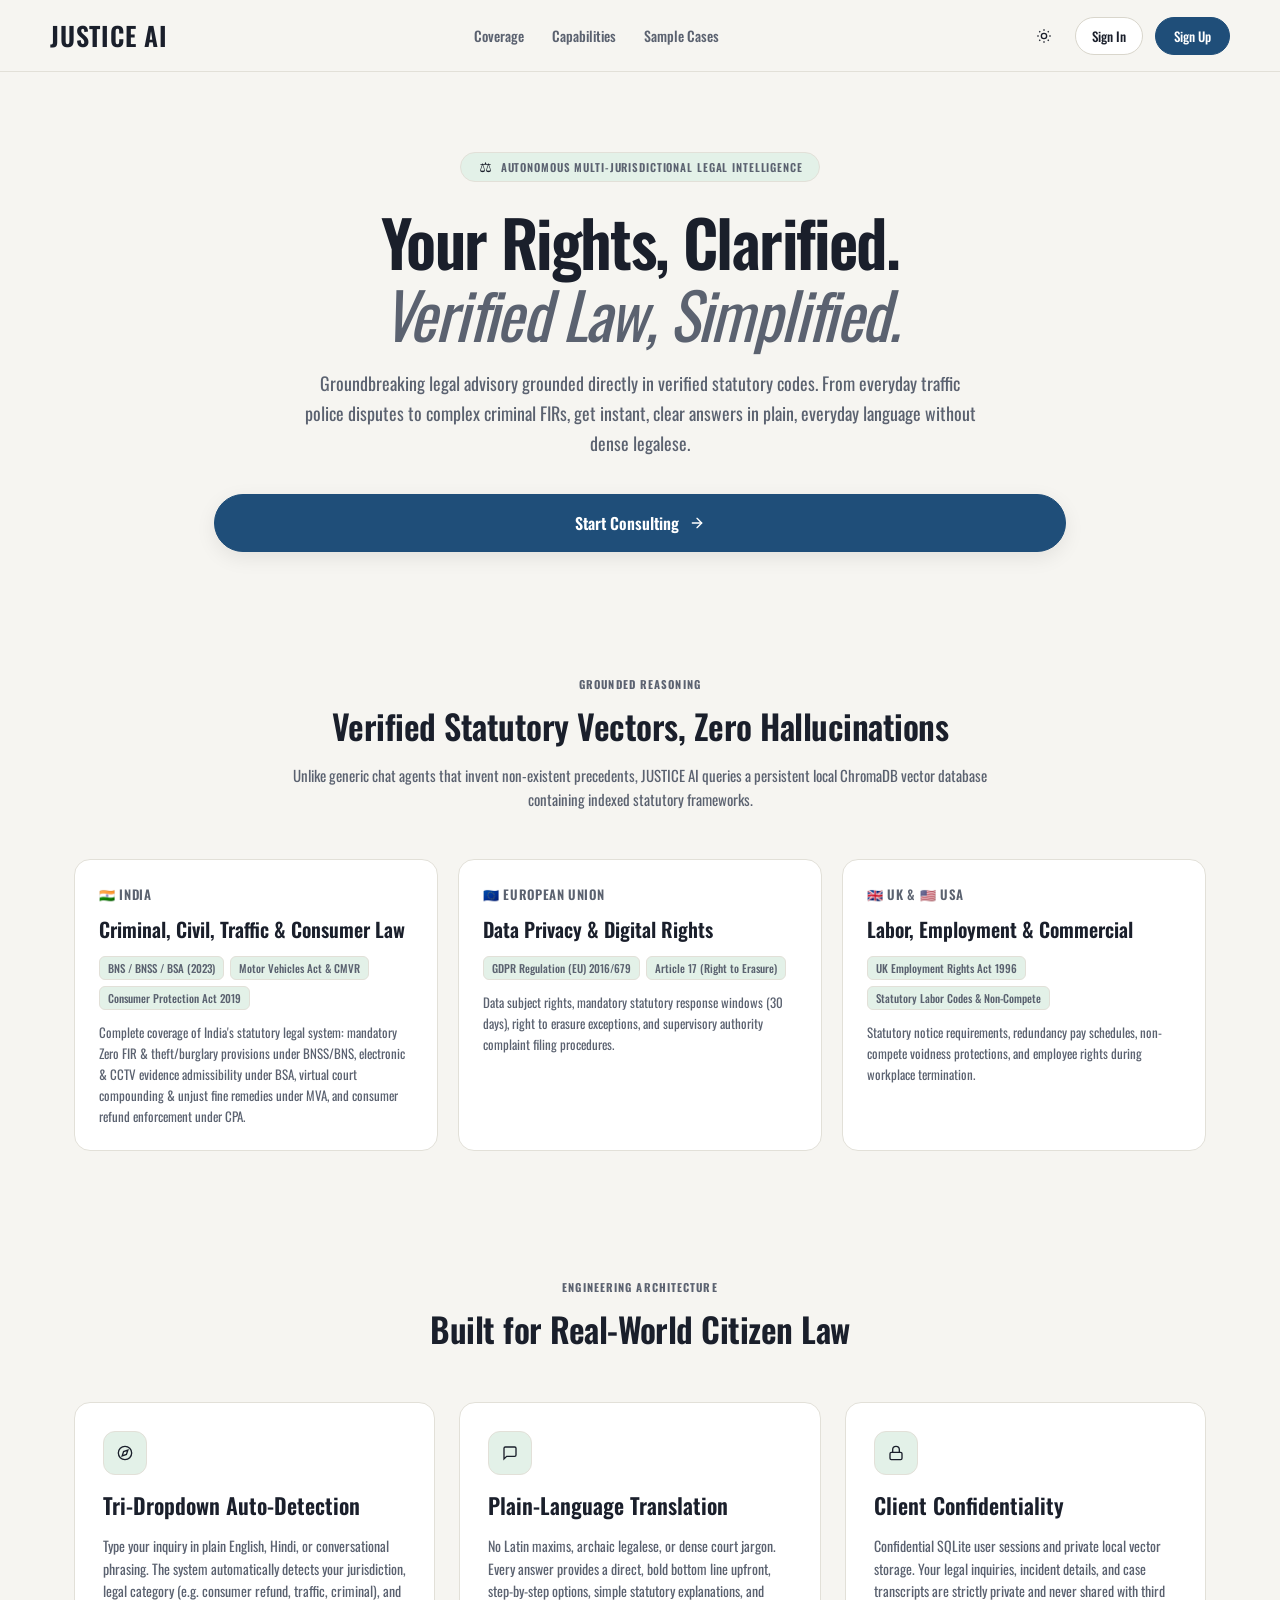
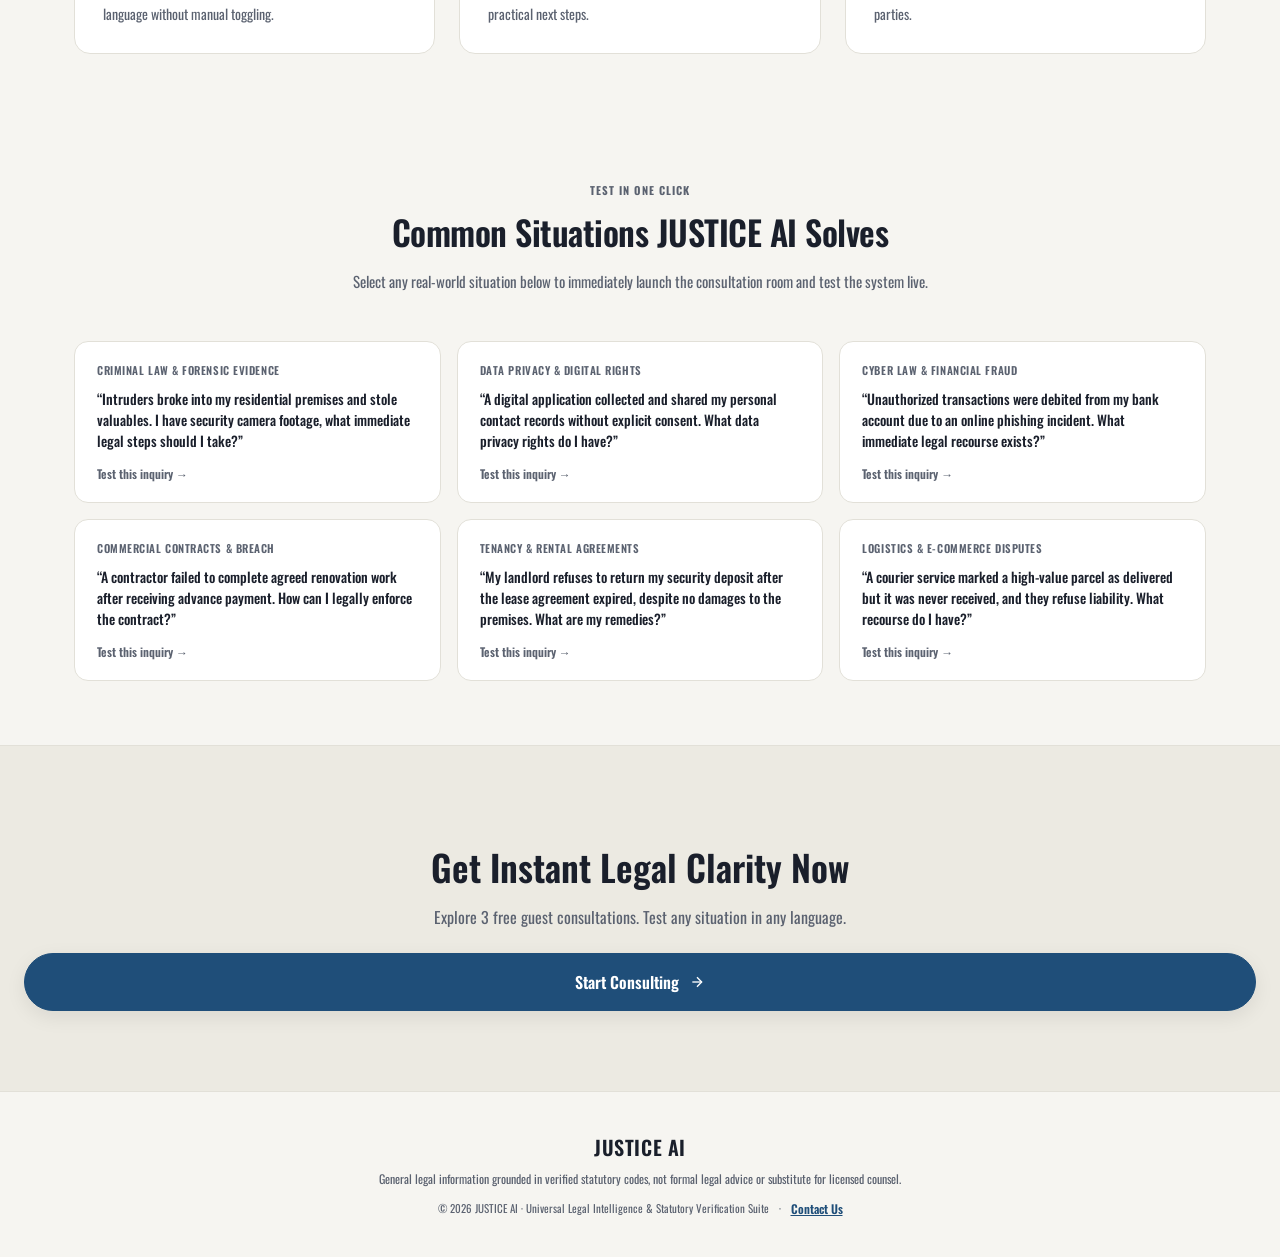
==== commit fd68dbb6: "Release v1.1: Oswald typography, unified 3 coverage cards, 6 randomized sample scenarios, and UI ref" ====
--- a/web/index.html
+++ b/web/index.html
@@ -1,2351 +1,2977 @@
-<!DOCTYPE html>
-<html lang="en">
-<head>
-  <meta charset="utf-8">
-  <meta name="viewport" content="width=device-width, initial-scale=1.0">
-  <script>
-    // Immediately unregister any rogue service workers from other localhost projects (e.g., Film Central)
-    if ('serviceWorker' in navigator) {
-      navigator.serviceWorker.getRegistrations().then(function(registrations) {
-        for (let reg of registrations) {
-          reg.unregister();
-        }
-      });
-    }
-    if ('caches' in window) {
-      caches.keys().then(function(keys) {
-        for (let key of keys) {
-          caches.delete(key);
-        }
-      });
-    }
-  </script>
-  <title>Justice AI ⚖ | Universal Legal Assistant</title>
-  <link rel="icon" type="image/svg+xml" href="/assets/favicon.svg">
-  <link rel="stylesheet" href="/assets/style.css">
-  <link rel="preconnect" href="https://fonts.googleapis.com">
-  <link rel="preconnect" href="https://fonts.gstatic.com" crossorigin>
-  <link href="https://fonts.googleapis.com/css2?family=Inter:wght@400;500;600;700&family=Newsreader:ital,opsz,wght@0,6..72,400;0,6..72,500;0,6..72,600;0,6..72,700;1,6..72,400;1,6..72,500&family=Noto+Sans+Devanagari:wght@400;500;600;700&family=Noto+Serif+Devanagari:wght@400;500;600;700&display=swap" rel="stylesheet">
-  <style>
-    * { box-sizing: border-box; }
-    :root {
-      --bg-main: #F6F5F1;
-      --bg-sidebar: #ECEAE2;
-      --border-sidebar: #DEDBD0;
-      --border-light: #E2E0D8;
-      --border-input: #D9D6CC;
-      --text-primary: #1A1F2B;
-      --text-secondary: #5B6270;
-      --text-body: #2B3140;
-      --accent-primary: #1F4E79;
-      --bubble-user: #E6EEF6;
-      --tag-verified-bg: #E3F1E8;
-      --tag-verified-text: #1B5E3C;
-      --disclaimer-bg: #FBF3E1;
-      --disclaimer-border: #EBDDB5;
-      --disclaimer-text: #6B4E10;
-      --card-bg: #FFFFFF;
-    }
-    /* Strict Dark Theme (Zero White Elements - Pure Monochrome & Silver Slate) */
-    body.dark-theme {
-      --bg-main: #000000;
-      --bg-sidebar: #080808;
-      --border-sidebar: #1E1E22;
-      --border-light: #222226;
-      --border-input: #26262B;
-      --text-primary: #D4D4D8;
-      --text-secondary: #71717A;
-      --text-body: #A1A1AA;
-      --accent-primary: #27272A;
-      --bubble-user: #141416;
-      --tag-verified-bg: #141416;
-      --tag-verified-text: #8E9196;
-      --disclaimer-bg: #0A0A0C;
-      --disclaimer-border: #1E1E22;
-      --disclaimer-text: #71717A;
-      --card-bg: #0E0E10;
-    }
-    body.dark-theme .pill-primary {
-      background: #27272A !important;
-      border-color: #3F3F46 !important;
-      color: #E4E4E7 !important;
-    }
-    body.dark-theme .pill-primary:hover {
-      background: #3F3F46 !important;
-      border-color: #52525B !important;
-      color: #F4F4F5 !important;
-    }
-    body.dark-theme .tag-jur,
-    body.dark-theme .tag-ver {
-      background: #141416 !important;
-      border: 1px solid #27272A !important;
-      color: #A1A1AA !important;
-    }
-    body.dark-theme .chat-user-bubble {
-      background: #141416 !important;
-      border: 1px solid #26262B !important;
-      color: #D4D4D8 !important;
-    }
-    body.dark-theme .source-card {
-      background: #0E0E10 !important;
-      border-color: #1E1E22 !important;
-      color: #D4D4D8 !important;
-    }
-    body.dark-theme .source-card:hover {
-      border-color: #3F3F46 !important;
-      background: #141416 !important;
-    }
-    body.dark-theme .chip {
-      background: #121214 !important;
-      color: #A1A1AA !important;
-      border-color: #26262B !important;
-    }
-    body.dark-theme .chip:hover {
-      border-color: #3F3F46 !important;
-      color: #E4E4E7 !important;
-      background: #1A1A1E !important;
-    }
-    body.dark-theme .recent-item:hover,
-    body.dark-theme .recent-item.active {
-      background: #141416 !important;
-    }
-    body.dark-theme footer {
-      background: #000000 !important;
-      border-top-color: #1E1E22 !important;
-    }
-    body.dark-theme #chatInput {
-      background: #0E0E10 !important;
-      border-color: #26262B !important;
-      color: #D4D4D8 !important;
-    }
-    body.dark-theme footer button {
-      background: #27272A !important;
-      border: 1px solid #3F3F46 !important;
-      color: #D4D4D8 !important;
-    }
-    body.dark-theme .confidence-bar-inner {
-      background: #52525B !important;
-    }
-    body.dark-theme .confidence-bar-outer {
-      background: #202024 !important;
-    }
-    body.dark-theme .auth-card {
-      background: #0E0E10 !important;
-      border-color: #222226 !important;
-    }
-    body.dark-theme .auth-input {
-      background: #080808 !important;
-      border-color: #26262B !important;
-      color: #D4D4D8 !important;
-    }
-    body.dark-theme .user-profile-badge {
-      background: #0E0E10 !important;
-      border-color: #1E1E22 !important;
-    }
-
-    /* Borderless Theme Toggle Button */
-    .theme-toggle-btn {
-      border: none !important;
-      background: transparent !important;
-      color: var(--text-primary) !important;
-      cursor: pointer !important;
-      width: 38px !important;
-      height: 38px !important;
-      min-width: 38px !important;
-      min-height: 38px !important;
-      border-radius: 50% !important;
-      display: inline-flex !important;
-      align-items: center !important;
-      justify-content: center !important;
-      padding: 0 !important;
-      box-shadow: none !important;
-      outline: none !important;
-      transition: background-color 0.2s ease, transform 0.15s ease !important;
-    }
-    .theme-toggle-btn:hover {
-      background-color: var(--border-light) !important;
-      transform: scale(1.08) !important;
-    }
-    body.dark-theme .theme-toggle-btn:hover {
-      background-color: #1C1C20 !important;
-    }
-    body {
-      margin: 0;
-      font-family: 'Inter', 'Noto Sans Devanagari', -apple-system, BlinkMacSystemFont, sans-serif;
-      color: var(--text-primary);
-      background: var(--bg-main);
-      -webkit-font-smoothing: antialiased;
-      transition: background-color 0.25s ease, color 0.25s ease;
-    }
-    button, input, select, textarea { font: inherit; }
-    svg { width: 16px; height: 16px; flex: none; fill: none; stroke: currentColor; stroke-width: 2; }
-    
-    .pill {
-      display: inline-flex;
-      align-items: center;
-      gap: 8px;
-      min-height: 42px;
-      padding: 0 16px;
-      border: 1px solid var(--border-input);
-      border-radius: 999px;
-      background: var(--card-bg);
-      color: var(--text-primary);
-      cursor: pointer;
-      font-size: 13px;
-      font-weight: 500;
-      text-decoration: none;
-      transition: all 0.2s ease;
-    }
-    .pill:hover { border-color: var(--accent-primary); }
-    .pill-primary {
-      background: var(--accent-primary) !important;
-      border-color: var(--accent-primary) !important;
-      color: #fff !important;
-      justify-content: center;
-      width: 100%;
-    }
-    .pill-primary:hover { filter: brightness(0.92); }
-
-    .chip {
-      display: inline-flex;
-      align-items: center;
-      min-height: 38px;
-      padding: 0 14px;
-      border: 1px solid var(--border-input);
-      border-radius: 999px;
-      background: transparent;
-      color: var(--text-secondary);
-      cursor: pointer;
-      font-size: 13px;
-      transition: all 0.2s ease;
-      margin-right: 8px;
-      margin-bottom: 8px;
-    }
-    .chip:hover {
-      background: var(--bg-sidebar);
-      border-color: var(--accent-primary);
-      color: var(--accent-primary);
-    }
-
-    .tag {
-      display: inline-flex;
-      align-items: center;
-      gap: 6px;
-      min-height: 26px;
-      padding: 0 10px;
-      border-radius: 6px;
-      font-size: 12px;
-      font-weight: 500;
-      letter-spacing: .02em;
-    }
-    .tag-jur {
-      background: var(--card-bg);
-      border: 1px solid var(--border-light);
-      color: var(--text-secondary);
-    }
-    .tag-ver {
-      background: var(--tag-verified-bg);
-      color: var(--tag-verified-text);
-      font-weight: 600;
-    }
-    .tag-ver svg { stroke: currentColor; width: 13px; height: 13px; stroke-width: 2.5; }
-
-    .recent-item {
-      display: flex;
-      flex-direction: column;
-      align-items: flex-start;
-      padding: 10px 14px;
-      border-radius: 10px;
-      border: 0;
-      background: transparent;
-      cursor: pointer;
-      text-align: left;
-      width: 100%;
-      position: relative;
-      transition: background 0.15s ease;
-    }
-    .recent-item:hover { background: rgba(0,0,0,0.04); }
-    .recent-item.active { background: var(--card-bg); box-shadow: 0 1px 3px rgba(0,0,0,0.05); }
-    .recent-item > span:first-child {
-      font-size: 13px;
-      font-weight: 500;
-      color: var(--text-primary);
-      width: calc(100% - 24px);
-      white-space: nowrap;
-      overflow: hidden;
-      text-overflow: ellipsis;
-      display: block;
-    }
-    .recent-sub {
-      font-size: 11px;
-      color: var(--text-secondary);
-      margin-top: 2px;
-      width: 100%;
-      white-space: nowrap;
-      overflow: hidden;
-      text-overflow: ellipsis;
-      display: block;
-    }
-    .recent-del-btn {
-      position: absolute;
-      right: 8px;
-      top: 50%;
-      transform: translateY(-50%);
-      background: transparent;
-      border: none;
-      color: var(--text-secondary);
-      cursor: pointer;
-      padding: 4px;
-      border-radius: 6px;
-      opacity: 0;
-      transition: opacity 0.15s;
-    }
-    .recent-item:hover .recent-del-btn {
-      opacity: 0.7;
-    }
-    .recent-del-btn:hover {
-      opacity: 1 !important;
-      color: #ef4444;
-    }
-
-    .source-card {
-      display: flex;
-      align-items: center;
-      justify-content: space-between;
-      padding: 12px 16px;
-      border: 1px solid var(--border-light);
-      border-radius: 10px;
-      background: var(--card-bg);
-      text-decoration: none;
-      color: var(--text-primary);
-      font-size: 13px;
-      font-weight: 500;
-      transition: border-color 0.2s ease, background 0.2s ease;
-    }
-    .source-card:hover { border-color: var(--accent-primary); }
-    .source-domain {
-      font-size: 12px;
-      color: var(--text-secondary);
-      font-weight: 400;
-    }
-
-    .chat-user-bubble {
-      align-self: flex-end;
-      max-width: 82%;
-      padding: 14px 20px;
-      border-radius: 20px 20px 4px 20px;
-      background: var(--bubble-user);
-      color: var(--text-primary);
-      font-size: 15px;
-      line-height: 1.5;
-    }
-
-    /* Top Selector Bar Form Styling */
-    .bar {
-      display: flex;
-      align-items: center;
-      gap: 16px;
-      padding: 14px 32px;
-      border-bottom: 1px solid var(--border-light);
-      background: var(--bg-main);
-      flex-wrap: wrap;
-    }
-    .fld {
-      display: inline-flex;
-      align-items: center;
-      gap: 8px;
-      font-size: 13px;
-      color: var(--text-secondary);
-    }
-    .sel {
-      position: relative;
-      display: inline-block;
-    }
-    .sel select {
-      appearance: none;
-      -webkit-appearance: none;
-      padding: 6px 28px 6px 12px;
-      border: 1px solid var(--border-input);
-      border-radius: 8px;
-      background: var(--card-bg);
-      color: var(--text-primary);
-      font-size: 13px;
-      font-weight: 500;
-      cursor: pointer;
-      outline: none;
-    }
-    .sel select:focus { border-color: var(--accent-primary); }
-    .sel svg {
-      position: absolute;
-      right: 8px;
-      top: 50%;
-      transform: translateY(-50%);
-      pointer-events: none;
-      width: 14px;
-      height: 14px;
-      stroke: var(--text-secondary);
-    }
-
-    @keyframes spin {
-      to { transform: rotate(360deg); }
-    }
-
-    /* Authentication Gate Modal / Overlay */
-    .auth-overlay {
-      position: fixed;
-      inset: 0;
-      background: rgba(0, 0, 0, 0.72) !important;
-      backdrop-filter: blur(8px);
-      -webkit-backdrop-filter: blur(8px);
-      z-index: 10000;
-      display: flex;
-      align-items: center;
-      justify-content: center;
-      padding: 24px;
-      overflow-y: auto;
-    }
-    .auth-card {
-      background: var(--card-bg);
-      border: 1px solid var(--border-light);
-      border-radius: 24px;
-      width: 100%;
-      max-width: 440px;
-      padding: 40px 36px;
-      box-shadow: 0 12px 40px rgba(0,0,0,0.06);
-      display: flex;
-      flex-direction: column;
-      gap: 20px;
-      position: relative;
-      animation: fadeIn 0.3s ease;
-    }
-    @keyframes fadeIn {
-      from { opacity: 0; transform: translateY(10px); }
-      to { opacity: 1; transform: translateY(0); }
-    }
-    .auth-tabs {
-      display: flex;
-      border-bottom: 1px solid var(--border-light);
-      gap: 20px;
-      margin-bottom: 4px;
-    }
-    .auth-tab {
-      padding: 10px 4px 12px;
-      font-size: 15px;
-      font-weight: 500;
-      color: var(--text-secondary);
-      background: none;
-      border: none;
-      border-bottom: 2px solid transparent;
-      cursor: pointer;
-      transition: all 0.2s;
-    }
-    .auth-tab.active {
-      color: var(--text-primary);
-      border-bottom-color: var(--accent-primary);
-      font-weight: 600;
-    }
-    .auth-input {
-      width: 100%;
-      min-height: 46px;
-      padding: 0 16px;
-      border: 1px solid var(--border-input);
-      border-radius: 12px;
-      background: var(--card-bg);
-      font-size: 14px;
-      color: var(--text-primary);
-      outline: none;
-      transition: border-color 0.2s;
-    }
-    .auth-input:focus { border-color: var(--accent-primary); }
-    .auth-error {
-      background: rgba(239, 68, 68, 0.1);
-      border: 1px solid rgba(239, 68, 68, 0.3);
-      color: #ef4444;
-      padding: 10px 14px;
-      border-radius: 10px;
-      font-size: 13px;
-      display: none;
-    }
-    .auth-close-btn {
-      position: absolute;
-      top: 18px;
-      right: 18px;
-      width: 32px;
-      height: 32px;
-      border-radius: 50%;
-      border: none;
-      background: transparent;
-      color: var(--text-secondary);
-      font-size: 18px;
-      display: flex;
-      align-items: center;
-      justify-content: center;
-      cursor: pointer;
-      transition: all 0.2s;
-      line-height: 1;
-    }
-    .auth-close-btn:hover {
-      background: var(--border-light);
-      color: var(--text-primary);
-    }
-
-    /* User Profile in Sidebar */
-    .user-profile-badge {
-      display: flex;
-      align-items: center;
-      gap: 12px;
-      padding: 12px 14px;
-      background: var(--card-bg);
-      border: 1px solid var(--border-light);
-      border-radius: 14px;
-      margin-top: auto;
-    }
-    .user-avatar {
-      width: 36px;
-      height: 36px;
-      border-radius: 50%;
-      background: var(--accent-primary);
-      color: #fff;
-      display: flex;
-      align-items: center;
-      justify-content: center;
-      font-weight: 600;
-      font-size: 14px;
-      flex: none;
-    }
-
-    /* Scales of Justice Symbol */
-    .justice-scales {
-      display: inline-flex;
-      align-items: center;
-      justify-content: center;
-      font-family: "Segoe UI Symbol", "Apple Symbols", "Noto Sans Symbols 2", "DejaVu Sans", sans-serif;
-      font-size: 1.25em;
-      line-height: 1;
-      color: var(--text-primary);
-      user-select: none;
-      cursor: default;
-      transition: transform 0.35s cubic-bezier(0.34, 1.56, 0.64, 1), color 0.25s ease;
-      vertical-align: middle;
-      margin-left: 2px;
-    }
-    .justice-scales:hover {
-      transform: rotate(-10deg) scale(1.15);
-      color: var(--accent-primary);
-    }
-
-    /* ==========================================================================
-       LANDING PAGE & HERO STYLING (EXECUTIVE EDITORIAL)
-       ========================================================================== */
-    .landing-view {
-      display: flex;
-      flex-direction: column;
-      width: 100%;
-      min-height: 100vh;
-      background-color: var(--bg-main);
-      color: var(--text-primary);
-      overflow-y: auto;
-      overflow-x: hidden;
-      font-family: 'Inter', -apple-system, BlinkMacSystemFont, sans-serif;
-      scroll-behavior: smooth;
-    }
-
-    .hidden-view {
-      display: none !important;
-    }
-
-    .landing-nav {
-      position: sticky;
-      top: 0;
-      z-index: 100;
-      background: var(--bg-main);
-      backdrop-filter: blur(12px);
-      -webkit-backdrop-filter: blur(12px);
-      border-bottom: 1px solid var(--border-light);
-      padding: 16px 28px;
-      width: 100%;
-      flex: none;
-    }
-
-    .landing-nav-inner {
-      max-width: 1180px;
-      margin: 0 auto;
-      display: flex;
-      align-items: center;
-      justify-content: space-between;
-      gap: 20px;
-    }
-
-    .landing-brand {
-      display: flex;
-      align-items: center;
-      gap: 10px;
-      text-decoration: none;
-      user-select: none;
-      cursor: pointer;
-    }
-
-    .landing-nav-links {
-      display: flex;
-      align-items: center;
-      gap: 28px;
-    }
-
-    .nav-link {
-      color: var(--text-secondary);
-      font-size: 14px;
-      font-weight: 500;
-      text-decoration: none;
-      transition: color 0.2s ease;
-    }
-
-    .nav-link:hover {
-      color: var(--text-primary);
-    }
-
-    .landing-nav-actions {
-      display: flex;
-      align-items: center;
-      gap: 12px;
-    }
-
-    .landing-hero {
-      width: 100%;
-      max-width: 900px;
-      margin: 0 auto;
-      padding: 80px 24px 60px;
-      text-align: center;
-      display: flex;
-      flex-direction: column;
-      align-items: center;
-      flex: none;
-    }
-
-    .hero-badge {
-      display: inline-flex;
-      align-items: center;
-      gap: 8px;
-      padding: 6px 16px;
-      background: var(--tag-verified-bg);
-      color: var(--text-secondary);
-      border: 1px solid var(--border-light);
-      border-radius: 999px;
-      font-size: 11px;
-      font-weight: 600;
-      letter-spacing: 0.08em;
-      text-transform: uppercase;
-      margin-bottom: 24px;
-    }
-
-    .hero-catchphrase {
-      font-family: 'Newsreader', Georgia, serif;
-      font-size: clamp(40px, 6vw, 64px);
-      font-weight: 600;
-      line-height: 1.12;
-      color: var(--text-primary);
-      margin: 0 0 20px 0;
-      letter-spacing: -0.025em;
-    }
-
-    .hero-catchphrase span {
-      color: var(--text-secondary);
-      font-style: italic;
-      font-weight: 400;
-    }
-
-    .hero-subtext {
-      font-size: 18px;
-      line-height: 1.65;
-      color: var(--text-secondary);
-      max-width: 680px;
-      margin: 0 auto 36px;
-    }
-
-    .hero-cta-wrapper {
-      display: flex;
-      flex-direction: column;
-      align-items: center;
-      justify-content: center;
-      gap: 14px;
-      width: 100%;
-    }
-
-    .hero-cta-btn {
-      padding: 16px 42px !important;
-      font-size: 16px !important;
-      font-weight: 600 !important;
-      border-radius: 999px !important;
-      display: inline-flex !important;
-      align-items: center !important;
-      gap: 10px !important;
-      box-shadow: 0 6px 20px rgba(0, 0, 0, 0.08);
-      transition: transform 0.2s ease, box-shadow 0.2s ease !important;
-      cursor: pointer;
-    }
-
-    .hero-cta-btn:hover {
-      transform: translateY(-2px) scale(1.02);
-      box-shadow: 0 8px 28px rgba(0, 0, 0, 0.16);
-    }
-
-    .hero-microcopy {
-      display: flex;
-      align-items: center;
-      gap: 6px;
-      font-size: 13px;
-      color: var(--text-secondary);
-    }
-
-    .landing-section {
-      width: 100%;
-      max-width: 1180px;
-      margin: 0 auto;
-      padding: 64px 24px;
-      box-sizing: border-box;
-      flex: none;
-    }
-
-    .section-header {
-      text-align: center;
-      max-width: 720px;
-      margin: 0 auto 48px;
-    }
-
-    .section-tag {
-      font-size: 11px;
-      font-weight: 700;
-      letter-spacing: 0.1em;
-      text-transform: uppercase;
-      color: var(--text-secondary);
-      margin-bottom: 8px;
-    }
-
-    .section-title {
-      font-family: 'Newsreader', Georgia, serif;
-      font-size: 34px;
-      font-weight: 600;
-      color: var(--text-primary);
-      margin: 0 0 12px 0;
-      letter-spacing: -0.015em;
-    }
-
-    .section-desc {
-      font-size: 15px;
-      line-height: 1.6;
-      color: var(--text-secondary);
-      margin: 0;
-    }
-
-    .jurisdiction-grid {
-      display: grid;
-      grid-template-columns: repeat(auto-fit, minmax(270px, 1fr));
-      gap: 20px;
-    }
-
-    .statute-card {
-      background: var(--card-bg);
-      border: 1px solid var(--border-light);
-      border-radius: 16px;
-      padding: 24px;
-      display: flex;
-      flex-direction: column;
-      gap: 12px;
-      transition: border-color 0.2s ease, transform 0.2s ease;
-    }
-
-    .statute-card:hover {
-      border-color: var(--text-secondary);
-      transform: translateY(-2px);
-    }
-
-    .statute-flag {
-      font-size: 13px;
-      font-weight: 600;
-      color: var(--text-secondary);
-      text-transform: uppercase;
-      letter-spacing: 0.05em;
-    }
-
-    .statute-title {
-      font-family: 'Newsreader', Georgia, serif;
-      font-size: 20px;
-      font-weight: 600;
-      color: var(--text-primary);
-      line-height: 1.3;
-    }
-
-    .statute-tags {
-      display: flex;
-      flex-wrap: wrap;
-      gap: 6px;
-      margin-top: 2px;
-    }
-
-    .mini-tag {
-      font-size: 11px;
-      padding: 3px 8px;
-      background: var(--tag-verified-bg);
-      color: var(--text-secondary);
-      border: 1px solid var(--border-light);
-      border-radius: 6px;
-      font-weight: 500;
-    }
-
-    .statute-desc {
-      font-size: 13px;
-      line-height: 1.6;
-      color: var(--text-secondary);
-      margin: 0;
-    }
-
-    .features-grid {
-      display: grid;
-      grid-template-columns: repeat(auto-fit, minmax(320px, 1fr));
-      gap: 24px;
-    }
-
-    .feature-card {
-      background: var(--card-bg);
-      border: 1px solid var(--border-light);
-      border-radius: 16px;
-      padding: 28px;
-      display: flex;
-      flex-direction: column;
-      gap: 14px;
-    }
-
-    .feature-icon {
-      width: 44px;
-      height: 44px;
-      border-radius: 12px;
-      background: var(--tag-verified-bg);
-      border: 1px solid var(--border-light);
-      display: flex;
-      align-items: center;
-      justify-content: center;
-      color: var(--text-primary);
-    }
-
-    .feature-card h3 {
-      font-family: 'Newsreader', Georgia, serif;
-      font-size: 22px;
-      font-weight: 600;
-      color: var(--text-primary);
-      margin: 0;
-    }
-
-    .feature-card p {
-      font-size: 14px;
-      line-height: 1.6;
-      color: var(--text-secondary);
-      margin: 0;
-    }
-
-    .scenarios-grid {
-      display: grid;
-      grid-template-columns: repeat(auto-fit, minmax(340px, 1fr));
-      gap: 16px;
-    }
-
-    .scenario-card {
-      background: var(--card-bg);
-      border: 1px solid var(--border-light);
-      border-radius: 14px;
-      padding: 20px 22px;
-      display: flex;
-      flex-direction: column;
-      gap: 10px;
-      cursor: pointer;
-      transition: all 0.2s ease;
-      user-select: none;
-    }
-
-    .scenario-card:hover {
-      border-color: var(--text-primary);
-      transform: translateY(-2px);
-      background: var(--tag-verified-bg);
-    }
-
-    .scenario-meta {
-      font-size: 11px;
-      font-weight: 600;
-      letter-spacing: 0.05em;
-      text-transform: uppercase;
-      color: var(--text-secondary);
-    }
-
-    .scenario-query {
-      font-size: 14px;
-      font-weight: 500;
-      color: var(--text-primary);
-      line-height: 1.5;
-    }
-
-    .scenario-cta {
-      font-size: 12px;
-      font-weight: 600;
-      color: var(--text-secondary);
-      margin-top: 4px;
-      display: flex;
-      align-items: center;
-      gap: 4px;
-    }
-
-    .scenario-card:hover .scenario-cta {
-      color: var(--text-primary);
-    }
-
-    .landing-final-cta {
-      width: 100%;
-      text-align: center;
-      padding: 64px 24px 80px;
-      background: var(--bg-sidebar);
-      border-top: 1px solid var(--border-light);
-      border-bottom: 1px solid var(--border-light);
-      display: flex;
-      flex-direction: column;
-      align-items: center;
-      flex: none;
-    }
-
-    .landing-footer {
-      width: 100%;
-      text-align: center;
-      padding: 40px 24px;
-      background: var(--bg-main);
-      flex: none;
-    }
-
-    .btn-back-home {
-      display: inline-flex;
-      align-items: center;
-      gap: 6px;
-      background: none;
-      border: none;
-      color: var(--text-secondary);
-      font-size: 13px;
-      font-weight: 500;
-      cursor: pointer;
-      padding: 6px 8px;
-      border-radius: 8px;
-      transition: color 0.2s ease, background 0.2s ease;
-    }
-    .btn-back-home:hover {
-      color: var(--text-primary);
-      background: var(--border-light);
-    }
-
-    @media(max-width: 820px) {
-      .side { display: none; }
-      .bar { padding: 12px 16px !important; }
-      .landing-nav-links { display: none; }
-      .landing-hero { padding: 48px 16px 40px; }
-      .hero-subtext { font-size: 16px; }
-      .landing-section { padding: 48px 16px; }
-      .features-grid, .scenarios-grid { grid-template-columns: 1fr; }
-    }
-  </style>
-</head>
-<body>
-
-<!-- ==========================================================================
-     0. EXECUTIVE EDITORIAL LANDING PAGE
-     ========================================================================== -->
-<div id="landingView" class="landing-view">
-  <!-- Top Navigation Bar -->
-  <nav class="landing-nav">
-    <div class="landing-nav-inner">
-      <div class="landing-brand" onclick="showLandingView()">
-        <span style="font-family: 'Newsreader', serif; font-size: 26px; font-weight: 600; color: var(--text-primary);">Justice AI</span>
-        <span class="justice-scales" title="Scales of Justice" aria-label="Scales of Justice">⚖&#xFE0E;</span>
-      </div>
-
-      <div class="landing-nav-links">
-        <a href="#statutes" class="nav-link">Statutory Coverage</a>
-        <a href="#capabilities" class="nav-link">Capabilities</a>
-        <a href="#scenarios" class="nav-link">Sample Cases</a>
-      </div>
-
-      <div class="landing-nav-actions">
-        <button class="theme-toggle-btn" onclick="toggleTheme()" title="Toggle Dark / Light Mode" aria-label="Toggle Theme">
-          <svg viewBox="0 0 24 24" id="themeIconLanding" width="20" height="20" style="stroke: currentColor;">
-            <circle cx="12" cy="12" r="4"></circle><path d="M12 2v2"></path><path d="M12 20v2"></path><path d="m4.93 4.93 1.41 1.41"></path><path d="m17.66 17.66 1.41 1.41"></path><path d="M2 12h2"></path><path d="M20 12h2"></path><path d="m6.34 17.66-1.41 1.41"></path><path d="m19.07 4.93-1.41 1.41"></path>
-          </svg>
-        </button>
-        <button class="pill pill-secondary" id="btnLandingSignIn" onclick="openAuthModal('signin')">Sign In</button>
-        <button class="pill pill-primary" onclick="startConsultation()">Start Consulting</button>
-      </div>
-    </div>
-  </nav>
-
-  <!-- Centered Hero Section (Centered Catchphrase & Centered CTA) -->
-  <header class="landing-hero">
-    <div class="hero-badge">
-      <span class="justice-scales" style="font-size: 14px;">⚖&#xFE0E;</span>
-      <span>AUTONOMOUS MULTI-JURISDICTIONAL LEGAL INTELLIGENCE</span>
-    </div>
-
-    <!-- Centered Catchphrase -->
-    <h1 class="hero-catchphrase">
-      Your Rights, Clarified.<br>
-      <span>Verified Law, Simplified.</span>
-    </h1>
-
-    <p class="hero-subtext">
-      Groundbreaking legal advisory grounded directly in verified statutory codes. From everyday traffic police disputes to complex criminal FIRs, get instant, clear answers in plain, everyday language without dense legalese.
-    </p>
-
-    <!-- Centered Call to Action Button -->
-    <div class="hero-cta-wrapper">
-      <button class="pill pill-primary hero-cta-btn" onclick="startConsultation()">
-        <span>Start Consulting</span>
-        <svg width="20" height="20" viewBox="0 0 24 24" fill="none" stroke="currentColor" stroke-width="2.2" stroke-linecap="round" stroke-linejoin="round">
-          <path d="M5 12h14"></path><path d="m12 5 7 7-7 7"></path>
-        </svg>
-      </button>
-
-      <div class="hero-microcopy">
-        <svg width="15" height="15" viewBox="0 0 24 24" fill="none" stroke="currentColor" stroke-width="2"><path d="M12 22s8-4 8-10V5l-8-3-8 3v7c0 6 8 10 8 10z"></path></svg>
-        <span>No initial account or credit card required · 3 free consultations included</span>
-      </div>
-    </div>
-  </header>
-
-  <!-- Statutory Grounding Frameworks Section -->
-  <section id="statutes" class="landing-section">
-    <div class="section-header">
-      <div class="section-tag">GROUNDED REASONING</div>
-      <h2 class="section-title">Verified Statutory Vectors, Zero Hallucinations</h2>
-      <p class="section-desc">Unlike generic chat agents that invent non-existent precedents, Justice AI queries a persistent local ChromaDB vector database containing indexed statutory frameworks.</p>
-    </div>
-
-    <div class="jurisdiction-grid">
-      <div class="statute-card">
-        <div class="statute-flag">🇮🇳 India</div>
-        <div class="statute-title">Criminal & Procedural Codes (2023)</div>
-        <div class="statute-tags">
-          <span class="mini-tag">Bharatiya Nyaya Sanhita (BNS)</span>
-          <span class="mini-tag">Bharatiya Nagarik Suraksha Sanhita (BNSS)</span>
-          <span class="mini-tag">Bharatiya Sakshya Adhiniyam (BSA)</span>
-        </div>
-        <p class="statute-desc">Complete coverage of India's new criminal legal system: mandatory Zero FIR registration under § 173 BNSS, theft & burglary under § 305/331 BNS, and electronic/CCTV evidence admissibility under § 63 BSA.</p>
-      </div>
-
-      <div class="statute-card">
-        <div class="statute-flag">🇮🇳 India</div>
-        <div class="statute-title">Civil, Traffic & Consumer Law</div>
-        <div class="statute-tags">
-          <span class="mini-tag">Motor Vehicles Act 1988</span>
-          <span class="mini-tag">CMVR Rule 139 (15-Day Production)</span>
-          <span class="mini-tag">Consumer Protection Act 2019</span>
-        </div>
-        <p class="statute-desc">Legal remedies for unjust traffic fines, Virtual Courts compounding under § 200, Lok Adalat waivers, state-by-state drinking ages under Schedule VII, and consumer refund enforcement under § 35.</p>
-      </div>
-
-      <div class="statute-card">
-        <div class="statute-flag">🇪🇺 European Union</div>
-        <div class="statute-title">Data Privacy & Digital Rights</div>
-        <div class="statute-tags">
-          <span class="mini-tag">GDPR Regulation (EU) 2016/679</span>
-          <span class="mini-tag">Article 17 (Right to Erasure)</span>
-        </div>
-        <p class="statute-desc">Data subject rights, mandatory statutory response windows (30 days), right to erasure exceptions, and supervisory authority complaint filing procedures.</p>
-      </div>
-
-      <div class="statute-card">
-        <div class="statute-flag">🇬🇧 UK & 🇺🇸 USA</div>
-        <div class="statute-title">Labor, Employment & Commercial</div>
-        <div class="statute-tags">
-          <span class="mini-tag">UK Employment Rights Act 1996</span>
-          <span class="mini-tag">California Labor Code § 925 & 16600</span>
-        </div>
-        <p class="statute-desc">Statutory notice requirements, redundancy pay schedules, non-compete voidness protections, and employee rights during workplace termination.</p>
-      </div>
-    </div>
-  </section>
-
-  <!-- Core Capabilities Section -->
-  <section id="capabilities" class="landing-section">
-    <div class="section-header">
-      <div class="section-tag">ENGINEERING ARCHITECTURE</div>
-      <h2 class="section-title">Built for Real-World Citizen Law</h2>
-    </div>
-
-    <div class="features-grid">
-      <div class="feature-card">
-        <div class="feature-icon">
-          <svg width="24" height="24" viewBox="0 0 24 24" fill="none" stroke="currentColor" stroke-width="2"><circle cx="12" cy="12" r="10"></circle><polygon points="16.24 7.76 14.12 14.12 7.76 16.24 9.88 9.88 16.24 7.76"></polygon></svg>
-        </div>
-        <h3>Tri-Dropdown Auto-Detection</h3>
-        <p>Type your inquiry in plain English, Hindi, or local slang. The system automatically detects your jurisdiction (e.g. Chennai → India), legal category (e.g. burglary → Criminal Law), and language without manual toggling.</p>
-      </div>
-
-      <div class="feature-card">
-        <div class="feature-icon">
-          <svg width="24" height="24" viewBox="0 0 24 24" fill="none" stroke="currentColor" stroke-width="2"><path d="M21 15a2 2 0 0 1-2 2H7l-4 4V5a2 2 0 0 1 2-2h14a2 2 0 0 1 2 2z"></path></svg>
-        </div>
-        <h3>Plain-Language Translation</h3>
-        <p>No Latin maxims, archaic legalese, or dense court jargon. Every answer provides a direct, bold bottom line upfront, step-by-step options, simple statutory explanations, and practical next steps.</p>
-      </div>
-
-      <div class="feature-card">
-        <div class="feature-icon">
-          <svg width="24" height="24" viewBox="0 0 24 24" fill="none" stroke="currentColor" stroke-width="2"><rect x="3" y="11" width="18" height="11" rx="2" ry="2"></rect><path d="M7 11V7a5 5 0 0 1 10 0v4"></path></svg>
-        </div>
-        <h3>Client Confidentiality</h3>
-        <p>Confidential SQLite user sessions and private local vector storage. Your legal inquiries, incident details, and case transcripts are strictly private and never shared with third parties.</p>
-      </div>
-    </div>
-  </section>
-
-  <!-- Sample Scenarios / Click to Consult Section -->
-  <section id="scenarios" class="landing-section">
-    <div class="section-header">
-      <div class="section-tag">TEST IN ONE CLICK</div>
-      <h2 class="section-title">Common Situations Justice AI Solves</h2>
-      <p class="section-desc">Select any real-world situation below to immediately launch the consultation room and test the system live.</p>
-    </div>
-
-    <div class="scenarios-grid">
-      <div class="scenario-card" onclick="startConsultation('I got fined by the traffic police in India, do I have any options other than paying the fined amount?')">
-        <div class="scenario-meta">Traffic & Motor Vehicles · India</div>
-        <div class="scenario-query">"I got fined by the traffic police in India, do I have any options other than paying the fined amount?"</div>
-        <div class="scenario-cta">Test this inquiry →</div>
-      </div>
-
-      <div class="scenario-card" onclick="startConsultation('I live in Anna Nagar, Chennai and intruders broke into my house and stole items. I have CCTV footage, what can I do?')">
-        <div class="scenario-meta">Criminal Law · BNS & BNSS · Chennai</div>
-        <div class="scenario-query">"I live in Anna Nagar, Chennai and intruders broke into my house and stole items. I have CCTV footage, what can I do?"</div>
-        <div class="scenario-cta">Test this inquiry →</div>
-      </div>
-
-      <div class="scenario-card" onclick="startConsultation('What is the legal drinking age in India?')">
-        <div class="scenario-meta">State Constitutional Law · India</div>
-        <div class="scenario-query">"What is the legal drinking age in India?"</div>
-        <div class="scenario-cta">Test this inquiry →</div>
-      </div>
-
-      <div class="scenario-card" onclick="startConsultation('What is the legal driving speed limit in Jalandhar, Punjab?')">
-        <div class="scenario-meta">Motor Vehicles Act · Punjab</div>
-        <div class="scenario-query">"What is the legal driving speed limit in Jalandhar, Punjab?"</div>
-        <div class="scenario-cta">Test this inquiry →</div>
-      </div>
-
-      <div class="scenario-card" onclick="startConsultation('A seller refused to refund me for defective electronics under consumer law.')">
-        <div class="scenario-meta">Consumer Protection Act 2019</div>
-        <div class="scenario-query">"A seller refused to refund me for defective electronics under consumer law."</div>
-        <div class="scenario-cta">Test this inquiry →</div>
-      </div>
-    </div>
-  </section>
-
-  <!-- Final CTA Banner -->
-  <section class="landing-final-cta">
-    <h2 style="font-family: 'Newsreader', serif; font-size: 36px; font-weight: 600; color: var(--text-primary); margin-bottom: 12px;">Get Instant Legal Clarity Now</h2>
-    <p style="font-size: 16px; color: var(--text-secondary); max-width: 560px; margin: 0 auto 24px;">Explore 3 free guest consultations. Test any situation in any language.</p>
-    <button class="pill pill-primary hero-cta-btn" onclick="startConsultation()">
-      <span>Start Consulting</span>
-      <svg width="20" height="20" viewBox="0 0 24 24" fill="none" stroke="currentColor" stroke-width="2.2"><path d="M5 12h14"></path><path d="m12 5 7 7-7 7"></path></svg>
-    </button>
-  </section>
-
-  <!-- Landing Footer -->
-  <footer class="landing-footer">
-    <div style="font-family: 'Newsreader', serif; font-size: 20px; font-weight: 600; color: var(--text-primary); display: flex; align-items: center; justify-content: center; gap: 8px; margin-bottom: 8px;">
-      <span>Justice AI</span> <span class="justice-scales" style="font-size: 18px;">⚖&#xFE0E;</span>
-    </div>
-    <div style="font-size: 12px; color: var(--text-secondary); max-width: 600px; margin: 0 auto 12px; line-height: 1.5;">
-      General legal information grounded in verified statutory codes, not formal legal advice or substitute for licensed counsel.
-    </div>
-    <div style="font-size: 11px; color: var(--text-secondary);">
-      © 2026 Justice AI · Universal Legal Intelligence & Statutory Verification Suite
-    </div>
-  </footer>
-</div>
-
-<!-- ==========================================================================
-     1. AUTHENTICATION MODAL / SOFT ACCOUNT GATE
-     ========================================================================== -->
-<div id="authOverlay" class="auth-overlay" style="display: none;">
-  <div class="auth-card">
-    <button class="auth-close-btn" onclick="closeAuthModal()" title="Close">&times;</button>
-    <div style="display: flex; align-items: center; justify-content: space-between;">
-      <div style="display: flex; align-items: center; gap: 10px;">
-        <span style="font-family: 'Newsreader', serif; font-size: 32px; font-weight: 600; color: var(--text-primary);">Justice AI</span>
-        <span class="justice-scales" title="Scales of Justice" aria-label="Scales of Justice">⚖&#xFE0E;</span>
-      </div>
-      <button class="theme-toggle-btn" onclick="toggleTheme()" title="Toggle Dark / Light Mode" aria-label="Toggle Theme" style="margin-right: 32px;">
-        <svg viewBox="0 0 24 24" id="themeIconAuth" width="20" height="20" style="stroke: currentColor;">
-          <circle cx="12" cy="12" r="4"></circle><path d="M12 2v2"></path><path d="M12 20v2"></path><path d="m4.93 4.93 1.41 1.41"></path><path d="m17.66 17.66 1.41 1.41"></path><path d="M2 12h2"></path><path d="M20 12h2"></path><path d="m6.34 17.66-1.41 1.41"></path><path d="m19.07 4.93-1.41 1.41"></path>
-        </svg>
-      </button>
-    </div>
-
-    <div style="font-size: 14px; color: var(--text-secondary); line-height: 1.5; margin-top: -8px;" id="authSubtitle">
-      Universal Legal Intelligence. Sign in to access your confidential case advisory and conversation history.
-    </div>
-
-    <!-- Auth Tabs: Sign In / Create Account -->
-    <div class="auth-tabs">
-      <button class="auth-tab active" id="tabSignIn" onclick="switchAuthTab('signin')">Sign In</button>
-      <button class="auth-tab" id="tabRegister" onclick="switchAuthTab('register')">Create Account</button>
-    </div>
-
-    <div id="authErrorMsg" class="auth-error"></div>
-
-    <!-- SIGN IN FORM -->
-    <form id="formSignIn" onsubmit="event.preventDefault(); submitSignIn();" style="display: flex; flex-direction: column; gap: 14px;">
-      <div>
-        <label style="font-size: 12px; font-weight: 600; color: var(--text-secondary); display: block; margin-bottom: 6px;">Username</label>
-        <input type="text" id="loginUsername" class="auth-input" placeholder="e.g. advocate_arjun" required autocomplete="username">
-      </div>
-      <div>
-        <label style="font-size: 12px; font-weight: 600; color: var(--text-secondary); display: block; margin-bottom: 6px;">Password</label>
-        <input type="password" id="loginPassword" class="auth-input" placeholder="Enter your password" required autocomplete="current-password">
-      </div>
-      <button type="submit" class="pill pill-primary" style="margin-top: 8px;">Sign In to Dashboard</button>
-      
-      <div style="text-align: center; margin-top: 4px;">
-        <button type="button" onclick="quickDemoLogin()" style="background: none; border: none; color: var(--accent-primary); font-size: 13px; font-weight: 500; cursor: pointer; text-decoration: underline;">
-          Try instant evaluator demo account
-        </button>
-      </div>
-    </form>
-
-    <!-- CREATE ACCOUNT FORM -->
-    <form id="formRegister" onsubmit="event.preventDefault(); submitRegister();" style="display: none; flex-direction: column; gap: 14px;">
-      <div>
-        <label style="font-size: 12px; font-weight: 600; color: var(--text-secondary); display: block; margin-bottom: 6px;">Your Name / Designation</label>
-        <input type="text" id="regName" class="auth-input" placeholder="e.g. Advocate Priya Sharma" required>
-      </div>
-      <div>
-        <label style="font-size: 12px; font-weight: 600; color: var(--text-secondary); display: block; margin-bottom: 6px;">Choose Username</label>
-        <input type="text" id="regUsername" class="auth-input" placeholder="e.g. priya_legal" required autocomplete="username">
-      </div>
-      <div>
-        <label style="font-size: 12px; font-weight: 600; color: var(--text-secondary); display: block; margin-bottom: 6px;">Choose Password</label>
-        <input type="password" id="regPassword" class="auth-input" placeholder="At least 4 characters" required autocomplete="new-password">
-      </div>
-      <button type="submit" class="pill pill-primary" style="margin-top: 8px;">Create New Account</button>
-    </form>
-  </div>
-</div>
-
-<!-- 2. MAIN APPLICATION (Visible once logged in or guest consulting) -->
-<div id="mainAppLayout" style="display: none; height: 100vh; overflow: hidden; background: var(--bg-main);">
-  <!-- Sidebar -->
-  <aside class="side" style="width: 290px; height: 100vh; flex: none; box-sizing: border-box; padding: 24px 20px; background: var(--bg-sidebar); border-right: 1px solid var(--border-sidebar); display: flex; flex-direction: column; gap: 16px; overflow-y: auto;">
-    <div style="display: flex; align-items: center; justify-content: space-between; margin-bottom: -6px;">
-      <button onclick="showLandingView()" class="btn-back-home" title="Return to Overview">
-        <svg width="14" height="14" viewBox="0 0 24 24" fill="none" stroke="currentColor" stroke-width="2.2"><path d="m15 18-6-6 6-6"></path></svg>
-        <span>Overview</span>
-      </button>
-      <button class="theme-toggle-btn" onclick="toggleTheme()" title="Toggle Dark / Light Mode" style="width:30px;height:30px;min-height:30px;padding:0;">
-        <svg viewBox="0 0 24 24" id="themeIconSidebar" width="16" height="16" style="stroke: currentColor;">
-          <circle cx="12" cy="12" r="4"></circle><path d="M12 2v2"></path><path d="M12 20v2"></path><path d="m4.93 4.93 1.41 1.41"></path><path d="m17.66 17.66 1.41 1.41"></path><path d="M2 12h2"></path><path d="M20 12h2"></path><path d="m6.34 17.66-1.41 1.41"></path><path d="m19.07 4.93-1.41 1.41"></path>
-        </svg>
-      </button>
-    </div>
-
-    <div style="display: flex; align-items: center; gap: 10px;">
-      <span style="font-family: 'Newsreader', 'Noto Serif Devanagari', serif; font-size: 28px; font-weight: 600; color: var(--text-primary);" id="brandTitle">Justice AI</span>
-      <span class="justice-scales" title="Scales of Justice" aria-label="Scales of Justice">⚖&#xFE0E;</span>
-    </div>
-    
-    <button class="pill pill-primary" onclick="createNewChat()" id="btnNewQuestion">+ New question</button>
-
-    <!-- Recent Questions List (Dynamically populated per logged-in user) -->
-    <nav aria-label="Recent questions" style="display: flex; flex-direction: column; gap: 4px; margin-top: 6px; overflow-y: auto; max-height: calc(100vh - 360px);">
-      <div style="font-size: 11px; letter-spacing: .06em; text-transform: uppercase; color: var(--text-secondary); font-weight: 600; margin-bottom: 6px;" id="lblRecent">YOUR RECENT CHATS</div>
-      <div id="recentListContainer" style="display: flex; flex-direction: column; gap: 4px;">
-        <!-- Dynamically rendered per user -->
-      </div>
-    </nav>
-
-    <!-- Logged-in User Profile Badge -->
-    <div class="user-profile-badge" id="userProfileBadge">
-      <div class="user-avatar" id="userAvatar">U</div>
-      <div style="flex: 1; min-width: 0;">
-        <div style="font-size: 13px; font-weight: 600; color: var(--text-primary); white-space: nowrap; overflow: hidden; text-overflow: ellipsis;" id="profileName">User Name</div>
-        <div style="font-size: 11px; color: var(--text-secondary); white-space: nowrap; overflow: hidden; text-overflow: ellipsis;" id="profileUsername">@username</div>
-      </div>
-      <button onclick="handleLogout()" title="Sign Out" aria-label="Sign Out" style="background: none; border: none; color: var(--text-secondary); cursor: pointer; padding: 6px; border-radius: 8px; display: flex; align-items: center; justify-content: center;">
-        <svg viewBox="0 0 24 24" width="16" height="16"><path d="M9 21H5a2 2 0 0 1-2-2V5a2 2 0 0 1 2-2h4"></path><polyline points="16 17 21 12 16 7"></polyline><line x1="21" y1="12" x2="9" y2="12"></line></svg>
-      </button>
-    </div>
-
-    <!-- Sidebar Footer -->
-    <div style="font-size: 11px; line-height: 1.5; color: var(--text-secondary); border-top: 1px solid var(--border-light); padding-top: 12px;">
-      <strong style="color: var(--text-primary); font-weight: 600;" id="lblVerifiedCoverage">Verified coverage</strong><br>
-      <span id="lblCoverageList">India · UK · EU · Germany · Switzerland · US · Canada · Australia · Singapore · Global</span>
-    </div>
-  </aside>
-
-  <!-- Main View Area -->
-  <main style="flex: 1; min-width: 0; display: flex; flex-direction: column; height: 100vh; overflow: hidden;">
-    <!-- Top Filter & Controls Bar -->
-    <header class="bar">
-      <!-- 1. Region Selector -->
-      <label class="fld"><span id="lblRegion">Region</span>
-        <span class="sel">
-          <select id="selRegion" onchange="onRegionChange(this.value)">
-            <option value="AUTO" selected>Auto-Detect</option>
-            <option value="IN">India</option>
-            <option value="DE">Germany</option>
-            <option value="CH">Switzerland</option>
-            <option value="GB">United Kingdom</option>
-            <option value="EU">European Union</option>
-            <option value="US">United States</option>
-            <option value="CA">Canada</option>
-            <option value="AU">Australia</option>
-            <option value="SG">Singapore</option>
-            <option value="GLOBAL">Global / International</option>
-          </select>
-          <svg viewBox="0 0 24 24"><path d="m6 9 6 6 6-6"></path></svg>
-        </span>
-      </label>
-
-      <!-- 2. Granular Category -->
-      <label class="fld"><span id="lblCategory">Category</span>
-        <span class="sel">
-          <select id="selCategory" onchange="onCategoryChange(this.value)">
-            <option value="AUTO" selected>Auto-Detect Category</option>
-            <option value="Traffic & Motor Vehicles Law">Traffic & Motor Vehicles Law</option>
-            <option value="State Excise & Regulatory Law">State Excise & Regulatory Law</option>
-            <option value="Tenancy: Eviction & Termination Notice">Tenancy: Eviction & Termination Notice</option>
-            <option value="Consumer Protection & Defective Goods">Consumer Protection & Defective Goods</option>
-            <option value="Criminal & Penal Law">Criminal & Penal Law</option>
-            <option value="Employment & Wage Rights">Employment & Wage Rights</option>
-            <option value="Data Privacy & GDPR">Data Privacy & GDPR</option>
-            <option value="Commercial & Contract Disputes">Commercial & Contract Disputes</option>
-            <option value="Family Law & Estate">Family Law & Estate</option>
-          </select>
-          <svg viewBox="0 0 24 24"><path d="m6 9 6 6 6-6"></path></svg>
-        </span>
-      </label>
-
-      <!-- 3. Dynamic Region-Aware Language Selector -->
-      <label class="fld"><span id="lblLanguage">Language</span>
-        <span class="sel">
-          <select id="selLanguage" onchange="changeLanguage(this.value)">
-            <!-- Populated dynamically via JS -->
-          </select>
-          <svg viewBox="0 0 24 24"><path d="m6 9 6 6 6-6"></path></svg>
-        </span>
-      </label>
-
-      <!-- Actions: Sun/Moon Theme Toggle, Share Chat -->
-      <div style="margin-left: auto; display: flex; align-items: center; gap: 8px;">
-        <button class="theme-toggle-btn" onclick="toggleTheme()" id="btnThemeToggle" title="Toggle Dark / Light Mode" aria-label="Toggle Dark / Light Mode">
-          <svg viewBox="0 0 24 24" id="themeIcon" width="20" height="20" style="stroke: currentColor;">
-            <circle cx="12" cy="12" r="4"></circle>
-            <path d="M12 2v2"></path>
-            <path d="M12 20v2"></path>
-            <path d="m4.93 4.93 1.41 1.41"></path>
-            <path d="m17.66 17.66 1.41 1.41"></path>
-            <path d="M2 12h2"></path>
-            <path d="M20 12h2"></path>
-            <path d="m6.34 17.66-1.41 1.41"></path>
-            <path d="m19.07 4.93-1.41 1.41"></path>
-          </svg>
-        </button>
-
-        <button class="pill" onclick="shareChat()">
-          <svg viewBox="0 0 24 24"><path d="M12 15V4M8 8l4-4 4 4M5 13v5a2 2 0 0 0 2 2h10a2 2 0 0 0 2-2v-5"></path></svg>
-          <span id="lblShare">Share chat</span>
-        </button>
-      </div>
-    </header>
-
-    <!-- CHAT SECTION -->
-    <div id="viewChat" style="flex: 1; min-height: 0; display: flex; flex-direction: column; overflow-y: auto;">
-      <section style="box-sizing: border-box; width: 100%; max-width: 792px; margin: 0 auto; padding: 28px 24px 20px; display: flex; flex-direction: column; gap: 24px;" id="chatFeed">
-        <!-- Messages rendered dynamically -->
-      </section>
-    </div>
-
-    <!-- Fixed Bottom Input Bar -->
-    <div class="chat-composer-bar" id="chatComposerBar" style="flex: none; padding: 14px 24px 18px; background: var(--bg-main); border-top: 1px solid var(--border-light); z-index: 10;">
-      <div style="display: flex; align-items: center; gap: 10px; max-width: 768px; margin: 0 auto;">
-        <input id="chatInput" placeholder="Ask a legal question in any country or language" style="flex: 1; min-width: 0; box-sizing: border-box; min-height: 48px; padding: 0 20px; border: 1px solid var(--border-input); border-radius: 24px; background: var(--card-bg); font-size: 15px; color: var(--text-primary); outline: none;" onkeydown="if(event.key==='Enter') sendUserQuery()">
-        <button onclick="sendUserQuery()" aria-label="Send" style="flex: none; width: 48px; height: 48px; border: 0; border-radius: 50%; background: var(--accent-primary); color: #fff; cursor: pointer; display: flex; align-items: center; justify-content: center; transition: opacity 0.2s;">
-          <svg viewBox="0 0 24 24"><path d="M5 12h14M13 6l6 6-6 6"></path></svg>
-        </button>
-      </div>
-      <div style="max-width: 768px; margin: 8px auto 0; font-size: 12px; color: var(--text-secondary); text-align: center;" id="lblInputFootnote">Answers are limited to jurisdictions with verified sources.</div>
-    </div>
-  </main>
-</div>
-
-<script>
-// Dynamic Region-to-Language Mapping
-const regionLanguages = {
-  IN: [
-    { code: "en", name: "English" },
-    { code: "hi", name: "हिन्दी (Hindi)" },
-    { code: "pa", name: "ਪੰਜਾਬੀ (Punjabi)" },
-    { code: "bn", name: "বাংলা (Bengali)" },
-    { code: "ta", name: "தமிழ் (Tamil)" },
-    { code: "te", name: "తెలుగు (Telugu)" },
-    { code: "mr", name: "मराठी (Marathi)" },
-    { code: "gu", name: "ગુજરાતી (Gujarati)" },
-    { code: "kn", name: "ಕನ್ನಡ (Kannada)" },
-    { code: "ml", name: "മലയാളം (Malayalam)" }
-  ],
-  CH: [
-    { code: "en", name: "English" },
-    { code: "de", name: "Deutsch (German)" },
-    { code: "fr", name: "Français (French)" },
-    { code: "it", name: "Italiano (Italian)" },
-    { code: "rm", name: "Rumantsch (Romansh)" }
-  ],
-  DE: [
-    { code: "en", name: "English" },
-    { code: "de", name: "Deutsch (German)" }
-  ],
-  CA: [
-    { code: "en", name: "English" },
-    { code: "fr", name: "Français (French)" }
-  ],
-  US: [
-    { code: "en", name: "English" },
-    { code: "es", name: "Español (Spanish)" }
-  ],
-  GB: [
-    { code: "en", name: "English" },
-    { code: "cy", name: "Cymraeg (Welsh)" }
-  ],
-  EU: [
-    { code: "en", name: "English" },
-    { code: "de", name: "Deutsch" },
-    { code: "fr", name: "Français" },
-    { code: "es", name: "Español" },
-    { code: "it", name: "Italiano" },
-    { code: "nl", name: "Nederlands" }
-  ],
-  GLOBAL: [
-    { code: "en", name: "English" },
-    { code: "hi", name: "हिन्दी" },
-    { code: "de", name: "Deutsch" },
-    { code: "fr", name: "Français" },
-    { code: "es", name: "Español" },
-    { code: "pa", name: "ਪੰਜਾਬੀ" },
-    { code: "bn", name: "বাংলা" }
-  ],
-  AUTO: [
-    { code: "en", name: "English" },
-    { code: "hi", name: "हिन्दी" },
-    { code: "de", name: "Deutsch" },
-    { code: "fr", name: "Français" }
-  ]
-};
-
-const i18n = {
-  en: {
-    brand: "Justice AI",
-    new_question: "+ New question",
-    recent: "YOUR RECENT CHATS",
-    verified_coverage: "Verified coverage",
-    coverage_list: "India · United Kingdom · European Union · Germany · Switzerland · United States · Canada · Australia · Singapore · Global",
-    region: "Region",
-    category: "Category",
-    language: "Language",
-    share: "Share chat",
-    placeholder: "Ask a legal question in any country or language",
-    footnote: "Answers are limited to jurisdictions with verified sources.",
-    answered_official: "Answered from official sources",
-    sources: "SOURCES",
-    confidence: "Retrieval confidence",
-    conf_high: "High",
-    disclaimer: "General legal information, not formal legal advice. Statutes change; consult a licensed legal practitioner in your jurisdiction.",
-    welcome_headline: "Universal Legal Intelligence Consultation",
-    welcome_subtitle: "Select your jurisdiction and legal category above, then type your legal question below.",
-    starter_1: "Options other than paying traffic police fine in India?",
-    starter_2: "What is the legal drinking age in India?",
-    starter_3: "What is the driving speed limit in Jalandhar, Punjab?"
-  },
-  hi: {
-    brand: "Justice AI",
-    new_question: "+ नया प्रश्न",
-    recent: "हाल के प्रश्न",
-    verified_coverage: "सत्यापित कवरेज",
-    coverage_list: "भारत · यूनाइटेड किंगडम · यूरोपीय संघ · जर्मनी · स्विट्ज़रलैंड · अमेरिका · कनाडा · ऑस्ट्रेलिया · सिंगापुर · वैश्विक",
-    region: "क्षेत्र",
-    category: "श्रेणी",
-    language: "भाषा",
-    share: "चैट साझा करें",
-    placeholder: "किसी भी देश में, किसी भी भाषा में कानूनी प्रश्न पूछें",
-    footnote: "उत्तर केवल उन क्षेत्राधिकारों के लिए हैं जिनके सत्यापित स्रोत उपलब्ध हैं।",
-    answered_official: "आधिकारिक स्रोतों से उत्तर",
-    sources: "स्रोत",
-    confidence: "उत्तर की विश्वसनीयता",
-    conf_high: "उच्च",
-    disclaimer: "यह सामान्य कानूनी जानकारी है, कानूनी सलाह नहीं। कानून बदलते रहते हैं, इसलिए किसी योग्य वकील से पुष्टि करें।",
-    welcome_headline: "सार्वभौमिक कानूनी परामर्श प्रणाली",
-    welcome_subtitle: "ऊपर अपना क्षेत्र और श्रेणी चुनें, फिर नीचे अपना प्रश्न दर्ज करें।",
-    starter_1: "क्या मकान मालिक बिना किसी वैध कारण के निकाल सकता है?",
-    starter_2: "दोषपूर्ण सामान पर उपभोक्ता संरक्षण कानून के तहत रिफंड",
-    starter_3: "जीडीपीआर डेटा हटाने का कानूनी नोटिस"
-  },
-  de: {
-    brand: "Justice AI",
-    new_question: "+ Neue Frage",
-    recent: "IHRE LETZTEN ANFRAGEN",
-    verified_coverage: "Verifizierte Abdeckung",
-    coverage_list: "Deutschland · Schweiz · Indien · Vereinigtes Königreich · Europäische Union · USA · Global",
-    region: "Region",
-    category: "Kategorie",
-    language: "Sprache",
-    share: "Chat teilen",
-    placeholder: "Stellen Sie eine rechtliche Frage in jedem Land oder jeder Sprache",
-    footnote: "Antworten sind auf Rechtsordnungen mit verifizierten Quellen beschränkt.",
-    answered_official: "Aus offiziellen Quellen beantwortet",
-    sources: "QUELLEN",
-    confidence: "Abruf-Zuverlässigkeit",
-    conf_high: "Hoch",
-    disclaimer: "Allgemeine rechtliche Information, keine Rechtsberatung. Bitte mit einem qualifizierten Anwalt abstimmen.",
-    welcome_headline: "Rechtliche Beratung & Gesetzliche Auskunft",
-    welcome_subtitle: "Wählen Sie oben Rechtsgebiet und Region, und geben Sie unten Ihre Frage ein.",
-    starter_1: "Darf mein Vermieter ohne Grund kündigen?",
-    starter_2: "Rückerstattung bei mangelhafter Ware",
-    starter_3: "DSGVO Recht auf Vergessenwerden durchsetzen"
-  }
-};
-
-let currentLang = 'en';
-let isDarkTheme = false;
-let currentCategory = "Tenancy: Eviction & Termination Notice";
-
-// User Session & Conversation State
-let currentUser = null;
-let authToken = localStorage.getItem('justice_ai_token') || null;
-let currentConversationId = null;
-let userConversations = [];
-let chatMessages = [];
-
-// Guest Consultation State (2-3 free queries without account)
-let isGuest = true;
-let guestQueryCount = parseInt(localStorage.getItem('justice_ai_guest_count') || '0');
-let guestTurns = [];
-
-// View Switchers: Landing vs Chat Application
-function showLandingView() {
-  const lv = document.getElementById('landingView');
-  const app = document.getElementById('mainAppLayout');
-  const auth = document.getElementById('authOverlay');
-
-  lv.style.display = 'flex';
-  lv.style.flexDirection = 'column';
-  lv.classList.remove('hidden-view');
-
-  app.style.display = 'none';
-  app.classList.add('hidden-view');
-
-  auth.style.display = 'none';
-  auth.classList.add('hidden-view');
-
-  window.scrollTo({ top: 0, behavior: 'smooth' });
-
-  const btnSignIn = document.getElementById('btnLandingSignIn');
-  if (btnSignIn) {
-    if (currentUser) {
-      btnSignIn.textContent = 'Dashboard';
-      btnSignIn.onclick = () => startConsultation();
-    } else {
-      btnSignIn.textContent = 'Sign In';
-      btnSignIn.onclick = () => openAuthModal('signin');
-    }
-  }
-}
-
-function startConsultation(initialQuery) {
-  const lv = document.getElementById('landingView');
-  const app = document.getElementById('mainAppLayout');
-  const auth = document.getElementById('authOverlay');
-
-  lv.style.display = 'none';
-  lv.classList.add('hidden-view');
-
-  app.style.display = 'flex';
-  app.classList.remove('hidden-view');
-
-  auth.style.display = 'none';
-  auth.classList.add('hidden-view');
-
-  renderUserProfileBadge();
-  renderChat();
-
-  const inp = document.getElementById('chatInput');
-  if (inp) {
-    setTimeout(() => inp.focus(), 150);
-  }
-
-  if (initialQuery) {
-    submitQuery(initialQuery);
-  }
-}
-
-function openAuthModal(tab = 'signin', customMsg = null) {
-  switchAuthTab(tab);
-  const sub = document.getElementById('authSubtitle');
-  if (sub) {
-    sub.textContent = customMsg || 'Universal Legal Intelligence. Sign in to access your confidential case advisory and conversation history.';
-  }
-  const overlay = document.getElementById('authOverlay');
-  if (overlay) {
-    overlay.style.setProperty('display', 'flex', 'important');
-  }
-}
-
-function closeAuthModal() {
-  const overlay = document.getElementById('authOverlay');
-  if (overlay) {
-    overlay.style.setProperty('display', 'none', 'important');
-  }
-}
-
-function resetGuestConsultation() {
-  guestQueryCount = 0;
-  localStorage.removeItem('justice_ai_guest_count');
-  renderUserProfileBadge();
-  closeAuthModal();
-}
-
-function renderUserProfileBadge() {
-  const badgeContainer = document.getElementById('userProfileBadge');
-  if (!badgeContainer) return;
-
-  if (currentUser) {
-    badgeContainer.innerHTML = `
-      <div class="user-avatar" id="userAvatar">${(currentUser.name || currentUser.username).charAt(0).toUpperCase()}</div>
-      <div style="flex: 1; min-width: 0;">
-        <div style="font-size: 13px; font-weight: 600; color: var(--text-primary); white-space: nowrap; overflow: hidden; text-overflow: ellipsis;" id="profileName">${currentUser.name || currentUser.username}</div>
-        <div style="font-size: 11px; color: var(--text-secondary); white-space: nowrap; overflow: hidden; text-overflow: ellipsis;" id="profileUsername">@${currentUser.username}</div>
-      </div>
-      <button onclick="handleLogout()" title="Sign Out" aria-label="Sign Out" style="background: none; border: none; color: var(--text-secondary); cursor: pointer; padding: 6px; border-radius: 8px; display: flex; align-items: center; justify-content: center;">
-        <svg viewBox="0 0 24 24" width="16" height="16"><path d="M9 21H5a2 2 0 0 1-2-2V5a2 2 0 0 1 2-2h4"></path><polyline points="16 17 21 12 16 7"></polyline><line x1="21" y1="12" x2="9" y2="12"></line></svg>
-      </button>
-    `;
-  } else {
-    const left = Math.max(0, 3 - guestQueryCount);
-    badgeContainer.innerHTML = `
-      <div style="display: flex; flex-direction: column; gap: 8px; width: 100%;">
-        <div style="display: flex; align-items: center; justify-content: space-between;">
-          <span style="font-size: 12px; font-weight: 600; color: var(--text-primary);">Guest Consultation</span>
-          <span class="mini-tag" style="background: var(--tag-verified-bg); font-size: 11px; padding: 2px 7px;">${left} ${left === 1 ? 'query' : 'queries'} left</span>
-        </div>
-        <button class="pill pill-secondary" onclick="openAuthModal('register')" style="font-size: 12px; padding: 6px 10px; width: 100%; justify-content: center;">
-          ${left > 0 ? 'Sign in to save chat' : 'Sign in / Create Account'}
-        </button>
-        ${left === 0 ? `
-          <div style="display: flex; align-items: center; justify-content: space-between; font-size: 11px; padding: 0 2px;">
-            <a href="javascript:void(0)" onclick="quickDemoLogin()" style="color: var(--accent-primary); text-decoration: underline;">Demo login</a>
-            <a href="javascript:void(0)" onclick="resetGuestConsultation()" style="color: var(--text-secondary); text-decoration: underline;">Reset guest</a>
-          </div>
-        ` : ''}
-      </div>
-    `;
-  }
-}
-
-// Authentication Tab Switcher
-function switchAuthTab(tab) {
-  const tabSign = document.getElementById('tabSignIn');
-  const tabReg = document.getElementById('tabRegister');
-  const formSign = document.getElementById('formSignIn');
-  const formReg = document.getElementById('formRegister');
-  const errBox = document.getElementById('authErrorMsg');
-  errBox.style.display = 'none';
-
-  if (tab === 'signin') {
-    tabSign.classList.add('active');
-    tabReg.classList.remove('active');
-    formSign.style.display = 'flex';
-    formReg.style.display = 'none';
-  } else {
-    tabReg.classList.add('active');
-    tabSign.classList.remove('active');
-    formReg.style.display = 'flex';
-    formSign.style.display = 'none';
-  }
-}
-
-function showAuthError(msg) {
-  const errBox = document.getElementById('authErrorMsg');
-  errBox.textContent = msg;
-  errBox.style.display = 'block';
-}
-
-async function submitSignIn() {
-  const u = document.getElementById('loginUsername').value.trim();
-  const p = document.getElementById('loginPassword').value;
-  if (!u || !p) return;
-
-  try {
-    const res = await fetch('/api/auth/login', {
-      method: 'POST',
-      headers: { 'Content-Type': 'application/json' },
-      body: JSON.stringify({ username: u, password: p })
-    });
-    const data = await res.json();
-    if (data.status === 'success') {
-      onAuthSuccess(data.user, data.token);
-    } else {
-      showAuthError(data.message || 'Invalid username or password.');
-    }
-  } catch (err) {
-    showAuthError('Connection error. Please try again.');
-  }
-}
-
-async function submitRegister() {
-  const name = document.getElementById('regName').value.trim();
-  const u = document.getElementById('regUsername').value.trim();
-  const p = document.getElementById('regPassword').value;
-  if (!u || !p) return;
-
-  try {
-    const res = await fetch('/api/auth/register', {
-      method: 'POST',
-      headers: { 'Content-Type': 'application/json' },
-      body: JSON.stringify({ name: name, username: u, password: p })
-    });
-    const data = await res.json();
-    if (data.status === 'success') {
-      onAuthSuccess(data.user, data.token);
-    } else {
-      showAuthError(data.message || 'Registration failed.');
-    }
-  } catch (err) {
-    showAuthError('Connection error. Please try again.');
-  }
-}
-
-function quickDemoLogin() {
-  document.getElementById('loginUsername').value = 'demo';
-  document.getElementById('loginPassword').value = 'password123';
-  submitSignIn();
-}
-
-async function onAuthSuccess(user, token) {
-  currentUser = user;
-  authToken = token;
-  isGuest = false;
-  localStorage.setItem('justice_ai_token', token);
-  localStorage.setItem('justice_ai_user', JSON.stringify(user));
-
-  // Seamlessly claim and migrate any guest conversation turns
-  if (guestTurns.length > 0) {
-    try {
-      const claimRes = await fetch('/api/conversations/claim_guest', {
-        method: 'POST',
-        headers: {
-          'Content-Type': 'application/json',
-          'Authorization': `Bearer ${token}`
-        },
-        body: JSON.stringify({ turns: guestTurns })
-      });
-      const claimData = await claimRes.json();
-      if (claimData.status === 'success' && claimData.conversation) {
-        currentConversationId = claimData.conversation.id;
-      }
-    } catch (e) {
-      console.error('Error claiming guest turns:', e);
-    }
-    guestTurns = [];
-    guestQueryCount = 0;
-    localStorage.removeItem('justice_ai_guest_count');
-  }
-
-  // Update profile in sidebar
-  renderUserProfileBadge();
-
-  // Hide auth and landing, show main application
-  const lv = document.getElementById('landingView');
-  const app = document.getElementById('mainAppLayout');
-  const auth = document.getElementById('authOverlay');
-
-  auth.style.display = 'none';
-  auth.classList.add('hidden-view');
-  lv.style.display = 'none';
-  lv.classList.add('hidden-view');
-  app.style.display = 'flex';
-  app.classList.remove('hidden-view');
-
-  loadUserConversations();
-}
-
-async function verifyExistingSession() {
-  renderUserProfileBadge();
-
-  if (!authToken) {
-    showLandingView();
-    return;
-  }
-
-  try {
-    const res = await fetch('/api/auth/me', {
-      headers: { 'Authorization': `Bearer ${authToken}` }
-    });
-    const data = await res.json();
-    if (data.status === 'success' && data.user) {
-      currentUser = data.user;
-      isGuest = false;
-      renderUserProfileBadge();
-      loadUserConversations();
-      showLandingView();
-    } else {
-      handleLogout();
-    }
-  } catch (e) {
-    showLandingView();
-  }
-}
-
-function handleLogout() {
-  if (authToken) {
-    fetch('/api/auth/logout', {
-      method: 'POST',
-      headers: { 'Authorization': `Bearer ${authToken}` }
-    }).catch(() => {});
-  }
-  localStorage.removeItem('justice_ai_token');
-  localStorage.removeItem('justice_ai_user');
-  currentUser = null;
-  authToken = null;
-  isGuest = true;
-  currentConversationId = null;
-  chatMessages = [];
-  userConversations = [];
-
-  renderUserProfileBadge();
-  showLandingView();
-}
-
-// Conversation Management (per user)
-async function loadUserConversations() {
-  if (!authToken) return;
-
-  try {
-    const res = await fetch('/api/conversations', {
-      headers: { 'Authorization': `Bearer ${authToken}` }
-    });
-    const data = await res.json();
-    if (data.status === 'success') {
-      userConversations = data.conversations || [];
-      renderRecentConversations();
-
-      // If user has existing conversations and none is loaded, load the most recent
-      if (userConversations.length > 0 && !currentConversationId) {
-        selectConversation(userConversations[0].id);
-      } else if (userConversations.length === 0) {
-        createNewChat();
-      }
-    }
-  } catch (err) {
-    console.error('Failed to load conversations', err);
-  }
-}
-
-function renderRecentConversations() {
-  const container = document.getElementById('recentListContainer');
-  container.innerHTML = '';
-
-  if (userConversations.length === 0) {
-    container.innerHTML = `<div style="font-size:12px;color:var(--text-secondary);padding:10px 4px;">No recent questions yet. Start a new question below.</div>`;
-    return;
-  }
-
-  userConversations.forEach(c => {
-    const item = document.createElement('div');
-    item.className = 'recent-item' + (c.id === currentConversationId ? ' active' : '');
-    item.id = 'conv_' + c.id;
-    item.onclick = (e) => {
-      if (e.target.closest('.recent-del-btn')) return;
-      selectConversation(c.id);
-    };
-
-    const titleSpan = document.createElement('span');
-    titleSpan.textContent = c.title;
-
-    const subSpan = document.createElement('span');
-    subSpan.className = 'recent-sub';
-    subSpan.textContent = `${c.jurisdiction || 'Global'} · ${c.category || 'General'}`;
-
-    const delBtn = document.createElement('button');
-    delBtn.className = 'recent-del-btn';
-    delBtn.title = 'Delete question';
-    delBtn.innerHTML = '<svg viewBox="0 0 24 24"><polyline points="3 6 5 6 21 6"></polyline><path d="M19 6v14a2 2 0 0 1-2 2H7a2 2 0 0 1-2-2V6m3 0V4a2 2 0 0 1 2-2h4a2 2 0 0 1 2 2v2"></path></svg>';
-    delBtn.onclick = (e) => {
-      e.stopPropagation();
-      deleteUserConversation(c.id);
-    };
-
-    item.appendChild(titleSpan);
-    item.appendChild(subSpan);
-    item.appendChild(delBtn);
-    container.appendChild(item);
-  });
-}
-
-async function selectConversation(convId) {
-  currentConversationId = convId;
-  renderRecentConversations();
-
-  try {
-    const res = await fetch(`/api/conversations/detail?id=${convId}`, {
-      headers: { 'Authorization': `Bearer ${authToken}` }
-    });
-    const data = await res.json();
-    if (data.status === 'success' && data.data) {
-      const conv = data.data.conversation;
-      if (conv.jurisdiction) {
-        document.getElementById('selRegion').value = conv.jurisdiction;
-        populateLanguageDropdown(conv.jurisdiction);
-      }
-      if (conv.category) {
-        document.getElementById('selCategory').value = conv.category;
-        currentCategory = conv.category;
-      }
-
-      chatMessages = [];
-      data.data.messages.forEach(m => {
-        if (m.role === 'user') {
-          chatMessages.push({ role: 'user', content: m.content });
-        } else {
-          const card = m.card;
-          if (card) {
-            chatMessages.push({
-              role: 'assistant',
-              tag: card.tag_label || `${conv.jurisdiction} · ${conv.category}`,
-              headline: card.headline,
-              body: card.body_text,
-              sources: card.sources,
-              chips: card.chips
-            });
-          } else {
-            chatMessages.push({
-              role: 'assistant',
-              tag: `${conv.jurisdiction} · ${conv.category}`,
-              headline: 'Statutory Legal Assessment',
-              body: m.content,
-              sources: [],
-              chips: []
-            });
-          }
-        }
-      });
-      renderChat();
-    }
-  } catch (err) {
-    console.error('Error loading conversation detail', err);
-  }
-}
-
-function createNewChat() {
-  currentConversationId = null;
-  chatMessages = [];
-  document.querySelectorAll('.recent-item').forEach(el => el.classList.remove('active'));
-  renderChat();
-}
-
-async function deleteUserConversation(convId) {
-  if (!confirm('Are you sure you want to delete this conversation?')) return;
-  try {
-    const res = await fetch('/api/conversations/delete', {
-      method: 'POST',
-      headers: {
-        'Content-Type': 'application/json',
-        'Authorization': `Bearer ${authToken}`
-      },
-      body: JSON.stringify({ id: convId })
-    });
-    const data = await res.json();
-    if (data.status === 'success') {
-      userConversations = userConversations.filter(c => c.id !== convId);
-      if (currentConversationId === convId) {
-        createNewChat();
-      } else {
-        renderRecentConversations();
-      }
-    }
-  } catch (err) {
-    console.error('Delete error', err);
-  }
-}
-
-// Region and Language Controls
-function onRegionChange(region) {
-  populateLanguageDropdown(region);
-  const langSel = document.getElementById('selLanguage');
-  changeLanguage(langSel.value);
-}
-
-function onCategoryChange(cat) {
-  currentCategory = cat;
-  if (chatMessages.length > 0) {
-    chatMessages.forEach(m => {
-      if (m.role === 'assistant') {
-        const reg = document.getElementById('selRegion').value;
-        m.tag = `${reg} · ${cat}`;
-      }
-    });
-    renderChat();
-  }
-}
-
-function populateLanguageDropdown(region) {
-  const list = regionLanguages[region] || regionLanguages["GLOBAL"];
-  const sel = document.getElementById('selLanguage');
-  sel.innerHTML = '<option value="AUTO" selected>Auto-Detect Language</option>';
-  list.forEach(l => {
-    const opt = document.createElement('option');
-    opt.value = l.code;
-    opt.textContent = l.name;
-    sel.appendChild(opt);
-  });
-}
-
-function toggleTheme() {
-  isDarkTheme = !isDarkTheme;
-  document.body.classList.toggle('dark-theme', isDarkTheme);
-  const icon = document.getElementById('themeIcon');
-  const iconAuth = document.getElementById('themeIconAuth');
-  const iconLanding = document.getElementById('themeIconLanding');
-  const iconSidebar = document.getElementById('themeIconSidebar');
-  const moonPath = '<path d="M12 3a6 6 0 0 0 9 9 9 9 0 1 1-9-9Z"></path>';
-  const sunPath = '<circle cx="12" cy="12" r="4"></circle><path d="M12 2v2"></path><path d="M12 20v2"></path><path d="m4.93 4.93 1.41 1.41"></path><path d="m17.66 17.66 1.41 1.41"></path><path d="M2 12h2"></path><path d="M20 12h2"></path><path d="m6.34 17.66-1.41 1.41"></path><path d="m19.07 4.93-1.41 1.41"></path>';
-
-  if (icon) icon.innerHTML = isDarkTheme ? moonPath : sunPath;
-  if (iconAuth) iconAuth.innerHTML = isDarkTheme ? moonPath : sunPath;
-  if (iconLanding) iconLanding.innerHTML = isDarkTheme ? moonPath : sunPath;
-  if (iconSidebar) iconSidebar.innerHTML = isDarkTheme ? moonPath : sunPath;
-}
-
-function changeLanguage(lang) {
-  currentLang = lang;
-  const t = i18n[lang] || i18n.en;
-  
-  document.getElementById('brandTitle').textContent = t.brand;
-  document.getElementById('btnNewQuestion').textContent = t.new_question;
-  document.getElementById('lblRecent').textContent = t.recent;
-  document.getElementById('lblVerifiedCoverage').textContent = t.verified_coverage;
-  document.getElementById('lblCoverageList').textContent = t.coverage_list;
-  document.getElementById('lblRegion').textContent = t.region;
-  document.getElementById('lblCategory').textContent = t.category;
-  document.getElementById('lblLanguage').textContent = t.language;
-  document.getElementById('lblShare').textContent = t.share;
-  document.getElementById('chatInput').placeholder = t.placeholder;
-  document.getElementById('lblInputFootnote').textContent = t.footnote;
-
-  renderChat();
-}
-
-function renderChat() {
-  const feed = document.getElementById('chatFeed');
-  feed.innerHTML = '';
-  const t = i18n[currentLang] || i18n.en;
-
-  // Clean Welcome Screen when chat is empty
-  if (chatMessages.length === 0) {
-    feed.innerHTML = `
-      <div style="text-align: center; padding: 48px 20px 24px; max-width: 680px; margin: 0 auto;">
-        <div style="margin-bottom: 16px;">
-          <svg width="44" height="44" viewBox="0 0 24 24" fill="none" stroke="currentColor" stroke-width="1.8">
-            <path d="m16 16 3-8 3 8c-.87.65-1.92 1-3 1s-2.13-.35-3-1Z"></path>
-            <path d="m2 16 3-8 3 8c-.87.65-1.92 1-3 1s-2.13-.35-3-1Z"></path>
-            <path d="M7 21h10"></path>
-            <path d="M12 3v18"></path>
-            <path d="M3 7h2c2 0 5-1 7-2 2 1 5 2 7 2h2"></path>
-          </svg>
-        </div>
-        <div style="font-family: 'Newsreader', 'Noto Serif Devanagari', serif; font-size: 26px; font-weight: 600; color: var(--text-primary); margin-bottom: 8px;">
-          ${t.welcome_headline}
-        </div>
-        <p style="font-size: 15px; line-height: 1.6; color: var(--text-secondary); margin: 0 0 24px 0;">
-          ${t.welcome_subtitle}
-        </p>
-        <div style="display: flex; flex-wrap: wrap; gap: 8px; justify-content: center;">
-          <button class="chip" onclick="submitQuery('${t.starter_1}')">${t.starter_1}</button>
-          <button class="chip" onclick="submitQuery('${t.starter_2}')">${t.starter_2}</button>
-          <button class="chip" onclick="submitQuery('${t.starter_3}')">${t.starter_3}</button>
-        </div>
-      </div>
-    `;
-    return;
-  }
-
-  chatMessages.forEach((msg, idx) => {
-    if (msg.loading) {
-      const loadDiv = document.createElement('div');
-      loadDiv.className = 'chat-loading-indicator';
-      loadDiv.style.display = 'flex';
-      loadDiv.style.alignItems = 'center';
-      loadDiv.style.gap = '10px';
-      loadDiv.style.padding = '14px 18px';
-      loadDiv.style.color = 'var(--text-secondary)';
-      loadDiv.style.fontSize = '14px';
-      loadDiv.innerHTML = `
-        <svg width="20" height="20" viewBox="0 0 24 24" fill="none" stroke="currentColor" stroke-width="2" style="animation: spin 1s linear infinite;"><circle cx="12" cy="12" r="10" stroke-opacity="0.25"></circle><path d="M12 2a10 10 0 0 1 10 10"></path></svg>
-        <span>${currentLang === 'hi' ? 'वैधानिक धाराओं और संहिताओं का विश्लेषण हो रहा है...' : 'Analyzing statutory codes and precedents...'}</span>
-      `;
-      feed.appendChild(loadDiv);
-      return;
-    }
-    if (msg.role === 'user') {
-      const bubble = document.createElement('div');
-      bubble.className = 'chat-user-bubble';
-      bubble.textContent = msg.content;
-      feed.appendChild(bubble);
-    } else {
-      const art = document.createElement('article');
-      art.style.display = 'flex';
-      art.style.flexDirection = 'column';
-      art.style.gap = '16px';
-
-      // Badges
-      const badges = document.createElement('div');
-      badges.style.display = 'flex';
-      badges.style.flexWrap = 'wrap';
-      badges.style.gap = '8px';
-      badges.innerHTML = `
-        <span class="tag tag-jur">${msg.tag || 'Global · General Law'}</span>
-        <span class="tag tag-ver">
-          <svg viewBox="0 0 24 24"><path d="m5 12 5 5 9-10"></path></svg>
-          ${t.answered_official}
-        </span>
-      `;
-      art.appendChild(badges);
-
-      // Headline
-      const hl = document.createElement('div');
-      hl.style.fontFamily = "'Newsreader', 'Noto Serif Devanagari', serif";
-      hl.style.fontSize = '22px';
-      hl.style.fontWeight = '500';
-      hl.style.lineHeight = '1.35';
-      hl.style.color = 'var(--text-primary)';
-      hl.textContent = msg.headline;
-      art.appendChild(hl);
-
-      // Body text
-      const p = document.createElement('p');
-      p.style.margin = '0';
-      p.style.fontSize = '15px';
-      p.style.lineHeight = '1.65';
-      p.style.color = 'var(--text-body)';
-      p.textContent = msg.body;
-      art.appendChild(p);
-
-      // Sources
-      if (msg.sources && msg.sources.length) {
-        const sBox = document.createElement('div');
-        sBox.style.display = 'flex';
-        sBox.style.flexDirection = 'column';
-        sBox.style.gap = '8px';
-        sBox.innerHTML = `<div style="font-size:12px;letter-spacing:.06em;text-transform:uppercase;color:var(--text-secondary);font-weight:600;">${t.sources}</div>`;
-        msg.sources.forEach(s => {
-          sBox.innerHTML += `
-            <a class="source-card" href="${s.url}" target="_blank">
-              ${s.title}
-              <span class="source-domain">${s.domain}</span>
-            </a>
-          `;
-        });
-        art.appendChild(sBox);
-      }
-
-      // Confidence Meter
-      const conf = document.createElement('div');
-      conf.style.display = 'flex';
-      conf.style.alignItems = 'center';
-      conf.style.gap = '10px';
-      conf.style.fontSize = '13px';
-      conf.style.color = 'var(--text-secondary)';
-      conf.innerHTML = `
-        ${t.confidence}
-        <span style="width:96px;height:6px;border-radius:3px;background:var(--border-light);display:inline-block;overflow:hidden;">
-          <span class="confidence-bar-inner" style="display:block;width:88%;height:6px;border-radius:3px;background:var(--tag-verified-text);"></span>
-        </span>
-        <strong style="font-weight:600;color:var(--text-primary);">${t.conf_high}</strong>
-      `;
-      art.appendChild(conf);
-
-      // Disclaimer box
-      const disc = document.createElement('div');
-      disc.style.padding = '12px 16px';
-      disc.style.border = '1px solid var(--disclaimer-border)';
-      disc.style.borderRadius = '12px';
-      disc.style.background = 'var(--disclaimer-bg)';
-      disc.style.color = 'var(--disclaimer-text)';
-      disc.style.fontSize = '13px';
-      disc.style.lineHeight = '1.5';
-      disc.textContent = t.disclaimer;
-      art.appendChild(disc);
-
-      // Chips
-      if (msg.chips && msg.chips.length && idx === chatMessages.length - 1) {
-        const chipContainer = document.createElement('div');
-        chipContainer.style.display = 'flex';
-        chipContainer.style.flexWrap = 'wrap';
-        chipContainer.style.gap = '8px';
-        msg.chips.forEach(c => {
-          const btn = document.createElement('button');
-          btn.className = 'chip';
-          btn.textContent = c;
-          btn.onclick = () => submitQuery(c);
-          chipContainer.appendChild(btn);
-        });
-        art.appendChild(chipContainer);
-      }
-
-      feed.appendChild(art);
-    }
-  });
-
-  const chatScroll = document.getElementById('viewChat');
-  if (chatScroll) chatScroll.scrollTop = chatScroll.scrollHeight;
-}
-
-function sendUserQuery() {
-  const inp = document.getElementById('chatInput');
-  const val = inp.value.trim();
-  if (!val) return;
-  inp.value = '';
-  submitQuery(val);
-}
-
-function submitQuery(q) {
-  if (!currentUser) {
-    if (guestQueryCount >= 3) {
-      openAuthModal('register', 'You have completed your 3 free guest consultations. Create a free account or sign in to permanently save your conversation, unlock unlimited queries, and export legal dossiers.');
-      return;
-    }
-    guestQueryCount++;
-    localStorage.setItem('justice_ai_guest_count', guestQueryCount);
-    renderUserProfileBadge();
-  }
-
-  chatMessages.push({ role: 'user', content: q });
-  chatMessages.push({ role: 'assistant', loading: true });
-  renderChat();
-
-  const isHi = currentLang === 'hi';
-  const reg = document.getElementById('selRegion').value;
-  const cat = document.getElementById('selCategory').value || currentCategory;
-
-  function handleSuccess(data) {
-    chatMessages = chatMessages.filter(m => !m.loading);
-    if (data.status === 'success' && data.card) {
-      if (data.conversation_id && !data.is_guest) {
-        currentConversationId = data.conversation_id;
-      }
-      chatMessages.push({
-        role: 'assistant',
-        tag: data.card.tag_label || `${reg} · ${cat}`,
-        headline: data.card.headline,
-        body: data.card.body_text,
-        sources: data.card.sources,
-        chips: data.card.chips
-      });
-      if (!currentUser) {
-        guestTurns.push({
-          query: q,
-          card: data.card,
-          jurisdiction: data.jurisdiction || reg,
-          category: data.category || cat
-        });
-      } else {
-        loadUserConversations();
-      }
-    } else {
-      fallbackHeuristic(q, reg, cat, isHi);
-    }
-    renderChat();
-  }
-
-  function handleFallback() {
-    chatMessages = chatMessages.filter(m => !m.loading);
-    fallbackHeuristic(q, reg, cat, isHi);
-  }
-
-  const payload = {
-    query: q,
-    jurisdiction: reg,
-    category: cat,
-    language: currentLang,
-    conversation_id: currentConversationId
-  };
-
-  const headers = {
-    'Content-Type': 'application/json',
-    'Authorization': authToken ? `Bearer ${authToken}` : ''
-  };
-
-  // 1. Try relative same-origin /api/chat
-  fetch('/api/chat', {
-    method: 'POST',
-    headers: headers,
-    body: JSON.stringify(payload)
-  })
-  .then(res => res.json())
-  .then(handleSuccess)
-  .catch(() => {
-    // 2. Try port 5000 if relative fails
-    fetch('http://localhost:5000/api/chat', {
-      method: 'POST',
-      headers: headers,
-      body: JSON.stringify(payload)
-    })
-    .then(res => res.json())
-    .then(handleSuccess)
-    .catch(handleFallback);
-  });
-}
-
-function fallbackHeuristic(q, reg, cat, isHi) {
-  let headline = isHi ? "कानूनी विश्लेषण और वैधानिक समीक्षा" : "Comprehensive Statutory Legal Assessment";
-  let body = isHi ? "आपकी स्थिति में विशिष्ट कानूनी उपचार उपलब्ध हैं। किसी भी संविदात्मक या वैधानिक विवाद में लिखित सबूत और औपचारिक नोटिस अनिवार्य हैं।" : "Under the governing statutory framework, formal notice of claim is essential to prevent statutory expiration of limitations.";
-  let sources = [{ title: "Civil & Commercial Statutory Framework", domain: "official-gazette.gov", url: "#" }];
-  let chips = isHi ? ["कानूनी नोटिस का प्रारूप बनाएँ", "समय-सीमा क्या है?", "वकील से पूछने योग्य प्रश्न"] : ["Draft formal demand letter", "What is the limitation period?", "Top 5 questions for counsel"];
-
-  if (q.toLowerCase().includes("lived here over 8 years") || q.includes("8 वर्ष")) {
-    headline = isHi ? "8 वर्ष बाद मकान मालिक की नोटिस अवधि बढ़कर 9 महीने हो जाती है।" : "After 8 years of tenancy, the landlord's notice period extends to 9 months.";
-    body = isHi ? "BGB § 573c के तहत, 5 वर्ष बाद नोटिस अवधि 6 महीने और 8 वर्ष बाद 9 महीने हो जाती है।" : "Pursuant to BGB § 573c(1), the landlord's notice period extends to 9 full months after 8 years of tenancy.";
-    sources = [{ title: "BGB § 573c · Notice periods", domain: "gesetze-im-internet.de", url: "https://www.gesetze-im-internet.de/bgb/__573c.html" }];
-  }
-
-  chatMessages.push({
-    role: 'assistant',
-    tag: `${reg} · ${cat}`,
-    headline: headline,
-    body: body,
-    sources: sources,
-    chips: chips
-  });
-  renderChat();
-}
-
-function shareChat() {
-  let transcript = "=== JUSTICE AI CASE TRANSCRIPT ===\n";
-  if (currentUser) {
-    transcript += `User: ${currentUser.name} (@${currentUser.username})\n`;
-  }
-  transcript += `Date: ${new Date().toLocaleString()}\n\n`;
-
-  chatMessages.forEach(m => {
-    transcript += `[${m.role.toUpperCase()}]: ${m.content || m.headline}\n${m.body || ''}\n\n`;
-  });
-  const blob = new Blob([transcript], { type: 'text/plain' });
-  const a = document.createElement('a');
-  a.href = URL.createObjectURL(blob);
-  a.download = `JusticeAI_${currentUser ? currentUser.username : 'Case'}_Transcript.txt`;
-  a.click();
-}
-
-window.addEventListener('DOMContentLoaded', () => {
-  populateLanguageDropdown("AUTO");
-  verifyExistingSession();
-});
-</script>
-</body>
-</html>
+<!DOCTYPE html>
+<html lang="en">
+<head>
+  <meta charset="utf-8">
+  <meta name="viewport" content="width=device-width, initial-scale=1.0">
+  <script>
+    // Immediately unregister any rogue service workers from other localhost projects (e.g., Film Central)
+    if ('serviceWorker' in navigator) {
+      navigator.serviceWorker.getRegistrations().then(function(registrations) {
+        for (let reg of registrations) {
+          reg.unregister();
+        }
+      });
+    }
+    if ('caches' in window) {
+      caches.keys().then(function(keys) {
+        for (let key of keys) {
+          caches.delete(key);
+        }
+      });
+    }
+  </script>
+  <title>JUSTICE AI | Universal Legal Assistant</title>
+  <link rel="icon" type="image/svg+xml" href="/assets/favicon.svg">
+  <link rel="stylesheet" href="/assets/style.css">
+  <link rel="preconnect" href="https://fonts.googleapis.com">
+  <link rel="preconnect" href="https://fonts.gstatic.com" crossorigin>
+  <link href="https://fonts.googleapis.com/css2?family=Oswald:wght@300;400;500;600;700&family=Noto+Sans+Devanagari:wght@400;500;600;700&display=swap" rel="stylesheet">
+  <style>
+    * { box-sizing: border-box; }
+    :root {
+      --bg-main: #F6F5F1;
+      --bg-sidebar: #ECEAE2;
+      --border-sidebar: #DEDBD0;
+      --border-light: #E2E0D8;
+      --border-input: #D9D6CC;
+      --text-primary: #1A1F2B;
+      --text-secondary: #5B6270;
+      --text-body: #2B3140;
+      --accent-primary: #1F4E79;
+      --bubble-user: #E6EEF6;
+      --tag-verified-bg: #E3F1E8;
+      --tag-verified-text: #1B5E3C;
+      --disclaimer-bg: #FBF3E1;
+      --disclaimer-border: #EBDDB5;
+      --disclaimer-text: #6B4E10;
+      --card-bg: #FFFFFF;
+    }
+    /* Strict Dark Theme (Zero White Elements - Pure Monochrome & Silver Slate) */
+    body.dark-theme {
+      --bg-main: #000000;
+      --bg-sidebar: #080808;
+      --border-sidebar: #1E1E22;
+      --border-light: #222226;
+      --border-input: #26262B;
+      --text-primary: #D4D4D8;
+      --text-secondary: #71717A;
+      --text-body: #A1A1AA;
+      --accent-primary: #27272A;
+      --bubble-user: #141416;
+      --tag-verified-bg: #141416;
+      --tag-verified-text: #8E9196;
+      --disclaimer-bg: #0A0A0C;
+      --disclaimer-border: #1E1E22;
+      --disclaimer-text: #71717A;
+      --card-bg: #0E0E10;
+    }
+    body.dark-theme .pill-primary {
+      background: #27272A !important;
+      border-color: #3F3F46 !important;
+      color: #E4E4E7 !important;
+    }
+    body.dark-theme .pill-primary:hover {
+      background: #3F3F46 !important;
+      border-color: #52525B !important;
+      color: #F4F4F5 !important;
+    }
+    body.dark-theme .tag-jur,
+    body.dark-theme .tag-ver {
+      background: #141416 !important;
+      border: 1px solid #27272A !important;
+      color: #A1A1AA !important;
+    }
+    body.dark-theme .chat-user-bubble {
+      background: #141416 !important;
+      border: 1px solid #26262B !important;
+      color: #D4D4D8 !important;
+    }
+    body.dark-theme .source-card {
+      background: #0E0E10 !important;
+      border-color: #1E1E22 !important;
+      color: #D4D4D8 !important;
+    }
+    body.dark-theme .source-card:hover {
+      border-color: #3F3F46 !important;
+      background: #141416 !important;
+    }
+    body.dark-theme .chip {
+      background: #121214 !important;
+      color: #A1A1AA !important;
+      border-color: #26262B !important;
+    }
+    body.dark-theme .chip:hover {
+      border-color: #3F3F46 !important;
+      color: #E4E4E7 !important;
+      background: #1A1A1E !important;
+    }
+    body.dark-theme .recent-item:hover,
+    body.dark-theme .recent-item.active {
+      background: #141416 !important;
+    }
+    body.dark-theme footer {
+      background: #000000 !important;
+      border-top-color: #1E1E22 !important;
+    }
+    body.dark-theme #chatInput {
+      background: #0E0E10 !important;
+      border-color: #26262B !important;
+      color: #D4D4D8 !important;
+    }
+    body.dark-theme footer button {
+      background: #27272A !important;
+      border: 1px solid #3F3F46 !important;
+      color: #D4D4D8 !important;
+    }
+    body.dark-theme .confidence-bar-inner {
+      background: #52525B !important;
+    }
+    body.dark-theme .confidence-bar-outer {
+      background: #202024 !important;
+    }
+    body.dark-theme .auth-card {
+      background: #0E0E10 !important;
+      border-color: #222226 !important;
+    }
+    body.dark-theme .auth-input {
+      background: #080808 !important;
+      border-color: #26262B !important;
+      color: #D4D4D8 !important;
+    }
+    body.dark-theme .user-profile-badge {
+      background: #0E0E10 !important;
+      border-color: #1E1E22 !important;
+    }
+
+    /* Borderless Theme Toggle Button */
+    .theme-toggle-btn {
+      border: none !important;
+      background: transparent !important;
+      color: var(--text-primary) !important;
+      cursor: pointer !important;
+      width: 38px !important;
+      height: 38px !important;
+      min-width: 38px !important;
+      min-height: 38px !important;
+      border-radius: 50% !important;
+      display: inline-flex !important;
+      align-items: center !important;
+      justify-content: center !important;
+      padding: 0 !important;
+      box-shadow: none !important;
+      outline: none !important;
+      transition: background-color 0.2s ease, transform 0.15s ease !important;
+    }
+    .theme-toggle-btn:hover {
+      background-color: var(--border-light) !important;
+      transform: scale(1.08) !important;
+    }
+    body.dark-theme .theme-toggle-btn:hover {
+      background-color: #1C1C20 !important;
+    }
+    body {
+      margin: 0;
+      font-family: 'Oswald', 'Noto Sans Devanagari', -apple-system, BlinkMacSystemFont, sans-serif;
+      color: var(--text-primary);
+      background: var(--bg-main);
+      -webkit-font-smoothing: antialiased;
+      transition: background-color 0.25s ease, color 0.25s ease;
+    }
+    button, input, select, textarea { font: inherit; }
+    svg { width: 16px; height: 16px; flex: none; fill: none; stroke: currentColor; stroke-width: 2; }
+    
+    .pill {
+      display: inline-flex;
+      align-items: center;
+      gap: 8px;
+      min-height: 42px;
+      padding: 0 16px;
+      border: 1px solid var(--border-input);
+      border-radius: 999px;
+      background: var(--card-bg);
+      color: var(--text-primary);
+      cursor: pointer;
+      font-size: 13px;
+      font-weight: 500;
+      text-decoration: none;
+      transition: all 0.2s ease;
+    }
+    .pill:hover { border-color: var(--accent-primary); }
+    .pill-primary {
+      background: var(--accent-primary) !important;
+      border-color: var(--accent-primary) !important;
+      color: #fff !important;
+      justify-content: center;
+      width: 100%;
+    }
+    .pill-primary:hover { filter: brightness(0.92); }
+
+    .chip {
+      display: inline-flex;
+      align-items: center;
+      min-height: 38px;
+      padding: 0 14px;
+      border: 1px solid var(--border-input);
+      border-radius: 999px;
+      background: transparent;
+      color: var(--text-secondary);
+      cursor: pointer;
+      font-size: 13px;
+      transition: all 0.2s ease;
+      margin-right: 8px;
+      margin-bottom: 8px;
+    }
+    .chip:hover {
+      background: var(--bg-sidebar);
+      border-color: var(--accent-primary);
+      color: var(--accent-primary);
+    }
+
+    .tag {
+      display: inline-flex;
+      align-items: center;
+      gap: 6px;
+      min-height: 26px;
+      padding: 0 10px;
+      border-radius: 6px;
+      font-size: 12px;
+      font-weight: 500;
+      letter-spacing: .02em;
+    }
+    .tag-jur {
+      background: var(--card-bg);
+      border: 1px solid var(--border-light);
+      color: var(--text-secondary);
+    }
+    .tag-ver {
+      background: var(--tag-verified-bg);
+      color: var(--tag-verified-text);
+      font-weight: 600;
+    }
+    .tag-ver svg { stroke: currentColor; width: 13px; height: 13px; stroke-width: 2.5; }
+
+    .recent-item {
+      display: flex;
+      flex-direction: column;
+      align-items: flex-start;
+      padding: 10px 14px;
+      border-radius: 10px;
+      border: 0;
+      background: transparent;
+      cursor: pointer;
+      text-align: left;
+      width: 100%;
+      position: relative;
+      transition: background 0.15s ease;
+    }
+    .recent-item:hover { background: rgba(0,0,0,0.04); }
+    .recent-item.active { background: var(--card-bg); box-shadow: 0 1px 3px rgba(0,0,0,0.05); }
+    .recent-item > span:first-child {
+      font-size: 13px;
+      font-weight: 500;
+      color: var(--text-primary);
+      width: calc(100% - 24px);
+      white-space: nowrap;
+      overflow: hidden;
+      text-overflow: ellipsis;
+      display: block;
+    }
+    .recent-sub {
+      font-size: 11px;
+      color: var(--text-secondary);
+      margin-top: 2px;
+      width: 100%;
+      white-space: nowrap;
+      overflow: hidden;
+      text-overflow: ellipsis;
+      display: block;
+    }
+    .recent-del-btn {
+      position: absolute;
+      right: 8px;
+      top: 50%;
+      transform: translateY(-50%);
+      background: transparent;
+      border: none;
+      color: var(--text-secondary);
+      cursor: pointer;
+      padding: 4px;
+      border-radius: 6px;
+      opacity: 0;
+      transition: opacity 0.15s;
+    }
+    .recent-item:hover .recent-del-btn {
+      opacity: 0.7;
+    }
+    .recent-del-btn:hover {
+      opacity: 1 !important;
+      color: #ef4444;
+    }
+
+    .source-card {
+      display: flex;
+      align-items: center;
+      justify-content: space-between;
+      padding: 12px 16px;
+      border: 1px solid var(--border-light);
+      border-radius: 10px;
+      background: var(--card-bg);
+      text-decoration: none;
+      color: var(--text-primary);
+      font-size: 13px;
+      font-weight: 500;
+      transition: border-color 0.2s ease, background 0.2s ease;
+    }
+    .source-card:hover { border-color: var(--accent-primary); }
+    .source-domain {
+      font-size: 12px;
+      color: var(--text-secondary);
+      font-weight: 400;
+    }
+
+    .chat-user-bubble {
+      align-self: flex-end;
+      max-width: 82%;
+      padding: 14px 20px;
+      border-radius: 20px 20px 4px 20px;
+      background: var(--bubble-user);
+      color: var(--text-primary);
+      font-size: 15px;
+      line-height: 1.5;
+    }
+
+    /* Top Selector Bar Form Styling */
+    .bar {
+      display: flex;
+      align-items: center;
+      gap: 12px;
+      padding: 12px 28px;
+      border-bottom: 1px solid var(--border-light);
+      background: var(--bg-main);
+      flex-wrap: nowrap;
+    }
+    .bar-right-actions {
+      margin-left: auto;
+      display: flex;
+      align-items: center;
+      gap: 10px;
+      flex: none;
+    }
+    .fld {
+      display: inline-flex;
+      align-items: center;
+      gap: 8px;
+      font-size: 13px;
+      color: var(--text-secondary);
+      white-space: nowrap;
+      flex: none;
+    }
+    .sel {
+      position: relative;
+      display: inline-flex;
+      align-items: center;
+    }
+    select::-ms-expand {
+      display: none !important;
+    }
+    .sel select {
+      appearance: none !important;
+      -webkit-appearance: none !important;
+      -moz-appearance: none !important;
+      padding: 6px 28px 6px 12px;
+      border: 1px solid var(--border-input);
+      border-radius: 8px;
+      background: var(--card-bg);
+      color: var(--text-primary);
+      font-size: 13px;
+      font-weight: 500;
+      cursor: pointer;
+      outline: none;
+      white-space: nowrap !important;
+    }
+    .sel select:focus { border-color: var(--accent-primary); }
+    .sel svg {
+      position: absolute;
+      right: 8px;
+      top: 50%;
+      transform: translateY(-50%);
+      pointer-events: none;
+      width: 14px;
+      height: 14px;
+      stroke: var(--text-secondary);
+    }
+
+    /* Top Bar Dropdown Menus - White boxes with Blue hover */
+    .bar .sel {
+      position: relative;
+      display: inline-flex;
+      align-items: center;
+      background: #FFFFFF !important;
+      border: 1px solid var(--border-input) !important;
+      border-radius: 8px;
+      height: 38px;
+      overflow: hidden;
+      transition: background-color 0.2s ease, border-color 0.2s ease, box-shadow 0.2s ease;
+      box-shadow: 0 1px 2px rgba(0, 0, 0, 0.05);
+      cursor: pointer;
+    }
+    .bar .sel:hover,
+    .bar .sel:focus-within {
+      background: var(--accent-primary) !important;
+      border-color: var(--accent-primary) !important;
+    }
+    .bar .sel select {
+      appearance: none !important;
+      -webkit-appearance: none !important;
+      -moz-appearance: none !important;
+      background: transparent !important;
+      border: none !important;
+      outline: none !important;
+      box-shadow: none !important;
+      width: calc(100% + 28px) !important;
+      margin-right: -28px !important;
+      padding: 6px 36px 6px 14px;
+      color: var(--text-primary) !important;
+      font-size: 13px;
+      font-weight: 500;
+      cursor: pointer;
+      height: 100%;
+      white-space: nowrap !important;
+      transition: color 0.2s ease;
+    }
+    #selRegion {
+      min-width: 125px;
+    }
+    #selCategory {
+      min-width: 195px;
+    }
+    #selLanguage {
+      min-width: 165px;
+    }
+    .bar .sel:hover select,
+    .bar .sel:focus-within select {
+      color: #FFFFFF !important;
+    }
+    .bar .sel svg {
+      position: absolute;
+      right: 10px;
+      top: 50%;
+      transform: translateY(-50%);
+      pointer-events: none;
+      z-index: 2;
+      width: 14px;
+      height: 14px;
+      stroke: var(--text-secondary) !important;
+      transition: stroke 0.2s ease;
+    }
+    .bar .sel:hover svg,
+    .bar .sel:focus-within svg {
+      stroke: #FFFFFF !important;
+    }
+    .bar .sel select option {
+      background: #FFFFFF !important;
+      color: #111827 !important;
+      padding: 8px 12px;
+    }
+    .bar .sel select option:hover,
+    .bar .sel select option:focus,
+    .bar .sel select option:checked {
+      background: var(--accent-primary) !important;
+      color: #FFFFFF !important;
+    }
+    body.dark-theme .bar .sel {
+      background: #141416 !important;
+      border-color: #27272A !important;
+    }
+    body.dark-theme .bar .sel:hover,
+    body.dark-theme .bar .sel:focus-within {
+      background: #2563EB !important;
+      border-color: #2563EB !important;
+    }
+    body.dark-theme .bar .sel select {
+      color: #E4E4E7 !important;
+    }
+    body.dark-theme .bar .sel:hover select,
+    body.dark-theme .bar .sel:focus-within select {
+      color: #FFFFFF !important;
+    }
+    body.dark-theme .bar .sel select option {
+      background: #141416 !important;
+      color: #E4E4E7 !important;
+    }
+    body.dark-theme .bar .sel select option:hover,
+    body.dark-theme .bar .sel select option:focus,
+    body.dark-theme .bar .sel select option:checked {
+      background: #2563EB !important;
+      color: #FFFFFF !important;
+    }
+    body.dark-theme .bar .sel svg {
+      stroke: #A1A1AA !important;
+    }
+    body.dark-theme .bar .sel:hover svg,
+    body.dark-theme .bar .sel:focus-within svg {
+      stroke: #FFFFFF !important;
+    }
+
+    /* Contact Us / Support Ticket Modal */
+    .contact-overlay {
+      position: fixed;
+      inset: 0;
+      background: rgba(0, 0, 0, 0.72) !important;
+      backdrop-filter: blur(8px);
+      -webkit-backdrop-filter: blur(8px);
+      z-index: 10001;
+      display: flex;
+      align-items: center;
+      justify-content: center;
+      padding: 24px;
+      overflow-y: auto;
+    }
+    .contact-card {
+      background: var(--card-bg);
+      border: 1px solid var(--border-light);
+      border-radius: 20px;
+      width: 100%;
+      max-width: 460px;
+      padding: 32px 28px;
+      box-shadow: 0 16px 48px rgba(0,0,0,0.2);
+      display: flex;
+      flex-direction: column;
+      gap: 16px;
+      position: relative;
+      animation: fadeIn 0.25s ease;
+    }
+    .contact-close-btn {
+      position: absolute;
+      top: 18px;
+      right: 18px;
+      background: none;
+      border: none;
+      font-size: 24px;
+      line-height: 1;
+      color: var(--text-secondary);
+      cursor: pointer;
+      padding: 4px;
+      border-radius: 6px;
+      transition: color 0.15s ease;
+    }
+    .contact-close-btn:hover {
+      color: var(--text-primary);
+    }
+
+    @keyframes spin {
+      to { transform: rotate(360deg); }
+    }
+
+    /* Authentication Gate Modal / Overlay */
+    .auth-overlay {
+      position: fixed;
+      inset: 0;
+      background: rgba(0, 0, 0, 0.72) !important;
+      backdrop-filter: blur(8px);
+      -webkit-backdrop-filter: blur(8px);
+      z-index: 10000;
+      display: flex;
+      align-items: center;
+      justify-content: center;
+      padding: 24px;
+      overflow-y: auto;
+    }
+    .auth-card {
+      background: var(--card-bg);
+      border: 1px solid var(--border-light);
+      border-radius: 24px;
+      width: 100%;
+      max-width: 440px;
+      padding: 40px 36px;
+      box-shadow: 0 12px 40px rgba(0,0,0,0.06);
+      display: flex;
+      flex-direction: column;
+      gap: 20px;
+      position: relative;
+      animation: fadeIn 0.3s ease;
+    }
+    @keyframes fadeIn {
+      from { opacity: 0; transform: translateY(10px); }
+      to { opacity: 1; transform: translateY(0); }
+    }
+    .auth-tabs {
+      display: flex;
+      border-bottom: 1px solid var(--border-light);
+      gap: 20px;
+      margin-bottom: 4px;
+    }
+    .auth-tab {
+      padding: 10px 4px 12px;
+      font-size: 15px;
+      font-weight: 500;
+      color: var(--text-secondary);
+      background: none;
+      border: none;
+      border-bottom: 2px solid transparent;
+      cursor: pointer;
+      transition: all 0.2s;
+    }
+    .auth-tab.active {
+      color: var(--text-primary);
+      border-bottom-color: var(--accent-primary);
+      font-weight: 600;
+    }
+    .auth-input {
+      width: 100%;
+      min-height: 46px;
+      padding: 0 16px;
+      border: 1px solid var(--border-input);
+      border-radius: 12px;
+      background: var(--card-bg);
+      font-size: 14px;
+      color: var(--text-primary);
+      outline: none;
+      transition: border-color 0.2s;
+    }
+    .auth-input:focus { border-color: var(--accent-primary); }
+    .auth-error {
+      background: rgba(239, 68, 68, 0.1);
+      border: 1px solid rgba(239, 68, 68, 0.3);
+      color: #ef4444;
+      padding: 10px 14px;
+      border-radius: 10px;
+      font-size: 13px;
+      display: none;
+    }
+    .auth-close-btn {
+      position: absolute;
+      top: 18px;
+      right: 18px;
+      width: 32px;
+      height: 32px;
+      border-radius: 50%;
+      border: none;
+      background: transparent;
+      color: var(--text-secondary);
+      font-size: 18px;
+      display: flex;
+      align-items: center;
+      justify-content: center;
+      cursor: pointer;
+      transition: all 0.2s;
+      line-height: 1;
+    }
+    .auth-close-btn:hover {
+      background: var(--border-light);
+      color: var(--text-primary);
+    }
+
+    /* User Profile in Sidebar */
+    .user-profile-badge {
+      display: flex;
+      align-items: center;
+      gap: 12px;
+      padding: 12px 14px;
+      background: var(--card-bg);
+      border: 1px solid var(--border-light);
+      border-radius: 14px;
+      margin-top: auto;
+    }
+    .user-avatar {
+      width: 36px;
+      height: 36px;
+      border-radius: 50%;
+      background: var(--accent-primary);
+      color: #fff;
+      display: flex;
+      align-items: center;
+      justify-content: center;
+      font-weight: 600;
+      font-size: 14px;
+      flex: none;
+    }
+
+    /* Scales of Justice Symbol */
+    .justice-scales {
+      display: inline-flex;
+      align-items: center;
+      justify-content: center;
+      font-family: "Segoe UI Symbol", "Apple Symbols", "Noto Sans Symbols 2", "DejaVu Sans", sans-serif;
+      font-size: 1.25em;
+      line-height: 1;
+      color: var(--text-primary);
+      user-select: none;
+      cursor: default;
+      transition: transform 0.35s cubic-bezier(0.34, 1.56, 0.64, 1), color 0.25s ease;
+      vertical-align: middle;
+      margin-left: 2px;
+    }
+    .justice-scales:hover {
+      transform: rotate(-10deg) scale(1.15);
+      color: var(--accent-primary);
+    }
+
+    /* ==========================================================================
+       LANDING PAGE & HERO STYLING (EXECUTIVE EDITORIAL)
+       ========================================================================== */
+    .landing-view {
+      display: flex;
+      flex-direction: column;
+      width: 100%;
+      min-height: 100vh;
+      background-color: var(--bg-main);
+      color: var(--text-primary);
+      overflow-y: auto;
+      overflow-x: hidden;
+      font-family: 'Oswald', -apple-system, BlinkMacSystemFont, sans-serif;
+      scroll-behavior: smooth;
+    }
+
+    .hidden-view {
+      display: none !important;
+    }
+
+    .landing-nav {
+      position: sticky;
+      top: 0;
+      z-index: 100;
+      background: var(--bg-main);
+      backdrop-filter: blur(12px);
+      -webkit-backdrop-filter: blur(12px);
+      border-bottom: 1px solid var(--border-light);
+      padding: 16px 28px;
+      width: 100%;
+      flex: none;
+    }
+
+    .landing-nav-inner {
+      max-width: 1180px;
+      margin: 0 auto;
+      display: flex;
+      align-items: center;
+      justify-content: space-between;
+      gap: 20px;
+    }
+
+    .landing-brand {
+      display: flex;
+      align-items: center;
+      gap: 10px;
+      text-decoration: none;
+      user-select: none;
+      cursor: pointer;
+    }
+
+    .landing-nav-links {
+      display: flex;
+      align-items: center;
+      gap: 28px;
+    }
+
+    .nav-link {
+      color: var(--text-secondary);
+      font-size: 14px;
+      font-weight: 500;
+      text-decoration: none;
+      transition: color 0.2s ease;
+    }
+
+    .nav-link:hover {
+      color: var(--text-primary);
+    }
+
+    .landing-nav-actions {
+      display: flex;
+      align-items: center;
+      gap: 12px;
+    }
+
+    .landing-hero {
+      width: 100%;
+      max-width: 900px;
+      margin: 0 auto;
+      padding: 80px 24px 60px;
+      text-align: center;
+      display: flex;
+      flex-direction: column;
+      align-items: center;
+      flex: none;
+    }
+
+    .hero-badge {
+      display: inline-flex;
+      align-items: center;
+      gap: 8px;
+      padding: 6px 16px;
+      background: var(--tag-verified-bg);
+      color: var(--text-secondary);
+      border: 1px solid var(--border-light);
+      border-radius: 999px;
+      font-size: 11px;
+      font-weight: 600;
+      letter-spacing: 0.08em;
+      text-transform: uppercase;
+      margin-bottom: 24px;
+    }
+
+    .hero-catchphrase {
+      font-family: 'Oswald', sans-serif;
+      font-size: clamp(40px, 6vw, 64px);
+      font-weight: 600;
+      line-height: 1.12;
+      color: var(--text-primary);
+      margin: 0 0 20px 0;
+      letter-spacing: -0.025em;
+    }
+
+    .hero-catchphrase span {
+      color: var(--text-secondary);
+      font-style: italic;
+      font-weight: 400;
+    }
+
+    .hero-subtext {
+      font-size: 18px;
+      line-height: 1.65;
+      color: var(--text-secondary);
+      max-width: 680px;
+      margin: 0 auto 36px;
+    }
+
+    .hero-cta-wrapper {
+      display: flex;
+      flex-direction: column;
+      align-items: center;
+      justify-content: center;
+      gap: 14px;
+      width: 100%;
+    }
+
+    .hero-cta-btn {
+      padding: 16px 42px !important;
+      font-size: 16px !important;
+      font-weight: 600 !important;
+      border-radius: 999px !important;
+      display: inline-flex !important;
+      align-items: center !important;
+      gap: 10px !important;
+      box-shadow: 0 6px 20px rgba(0, 0, 0, 0.08);
+      transition: transform 0.2s ease, box-shadow 0.2s ease !important;
+      cursor: pointer;
+    }
+
+    .hero-cta-btn:hover {
+      transform: translateY(-2px) scale(1.02);
+      box-shadow: 0 8px 28px rgba(0, 0, 0, 0.16);
+    }
+
+    .hero-microcopy {
+      display: flex;
+      align-items: center;
+      gap: 6px;
+      font-size: 13px;
+      color: var(--text-secondary);
+    }
+
+    .landing-section {
+      width: 100%;
+      max-width: 1180px;
+      margin: 0 auto;
+      padding: 64px 24px;
+      box-sizing: border-box;
+      flex: none;
+    }
+
+    .section-header {
+      text-align: center;
+      max-width: 720px;
+      margin: 0 auto 48px;
+    }
+
+    .section-tag {
+      font-size: 11px;
+      font-weight: 700;
+      letter-spacing: 0.1em;
+      text-transform: uppercase;
+      color: var(--text-secondary);
+      margin-bottom: 8px;
+    }
+
+    .section-title {
+      font-family: 'Oswald', sans-serif;
+      font-size: 34px;
+      font-weight: 600;
+      color: var(--text-primary);
+      margin: 0 0 12px 0;
+      letter-spacing: -0.015em;
+    }
+
+    .section-desc {
+      font-size: 15px;
+      line-height: 1.6;
+      color: var(--text-secondary);
+      margin: 0;
+    }
+
+    .jurisdiction-grid {
+      display: grid;
+      grid-template-columns: repeat(3, 1fr);
+      gap: 20px;
+    }
+
+    .statute-card {
+      background: var(--card-bg);
+      border: 1px solid var(--border-light);
+      border-radius: 16px;
+      padding: 24px;
+      display: flex;
+      flex-direction: column;
+      gap: 12px;
+      transition: border-color 0.2s ease, transform 0.2s ease;
+    }
+
+    .statute-card:hover {
+      border-color: var(--text-secondary);
+      transform: translateY(-2px);
+    }
+
+    .statute-flag {
+      font-size: 13px;
+      font-weight: 600;
+      color: var(--text-secondary);
+      text-transform: uppercase;
+      letter-spacing: 0.05em;
+    }
+
+    .statute-title {
+      font-family: 'Oswald', sans-serif;
+      font-size: 20px;
+      font-weight: 600;
+      color: var(--text-primary);
+      line-height: 1.3;
+    }
+
+    .statute-tags {
+      display: flex;
+      flex-wrap: wrap;
+      gap: 6px;
+      margin-top: 2px;
+    }
+
+    .mini-tag {
+      font-size: 11px;
+      padding: 3px 8px;
+      background: var(--tag-verified-bg);
+      color: var(--text-secondary);
+      border: 1px solid var(--border-light);
+      border-radius: 6px;
+      font-weight: 500;
+    }
+
+    .statute-desc {
+      font-size: 13px;
+      line-height: 1.6;
+      color: var(--text-secondary);
+      margin: 0;
+    }
+
+    .features-grid {
+      display: grid;
+      grid-template-columns: repeat(auto-fit, minmax(320px, 1fr));
+      gap: 24px;
+    }
+
+    .feature-card {
+      background: var(--card-bg);
+      border: 1px solid var(--border-light);
+      border-radius: 16px;
+      padding: 28px;
+      display: flex;
+      flex-direction: column;
+      gap: 14px;
+    }
+
+    .feature-icon {
+      width: 44px;
+      height: 44px;
+      border-radius: 12px;
+      background: var(--tag-verified-bg);
+      border: 1px solid var(--border-light);
+      display: flex;
+      align-items: center;
+      justify-content: center;
+      color: var(--text-primary);
+    }
+
+    .feature-card h3 {
+      font-family: 'Oswald', sans-serif;
+      font-size: 22px;
+      font-weight: 600;
+      color: var(--text-primary);
+      margin: 0;
+    }
+
+    .feature-card p {
+      font-size: 14px;
+      line-height: 1.6;
+      color: var(--text-secondary);
+      margin: 0;
+    }
+
+    .scenarios-grid {
+      display: grid;
+      grid-template-columns: repeat(3, 1fr);
+      gap: 16px;
+    }
+
+    .scenario-card {
+      background: var(--card-bg);
+      border: 1px solid var(--border-light);
+      border-radius: 14px;
+      padding: 20px 22px;
+      display: flex;
+      flex-direction: column;
+      gap: 10px;
+      cursor: pointer;
+      transition: all 0.2s ease;
+      user-select: none;
+    }
+
+    .scenario-card:hover {
+      border-color: var(--text-primary);
+      transform: translateY(-2px);
+      background: var(--tag-verified-bg);
+    }
+
+    .scenario-meta {
+      font-size: 11px;
+      font-weight: 600;
+      letter-spacing: 0.05em;
+      text-transform: uppercase;
+      color: var(--text-secondary);
+    }
+
+    .scenario-query {
+      font-size: 14px;
+      font-weight: 500;
+      color: var(--text-primary);
+      line-height: 1.5;
+    }
+
+    .scenario-cta {
+      font-size: 12px;
+      font-weight: 600;
+      color: var(--text-secondary);
+      margin-top: 4px;
+      display: flex;
+      align-items: center;
+      gap: 4px;
+    }
+
+    .scenario-card:hover .scenario-cta {
+      color: var(--text-primary);
+    }
+
+    .landing-final-cta {
+      width: 100%;
+      text-align: center;
+      padding: 64px 24px 80px;
+      background: var(--bg-sidebar);
+      border-top: 1px solid var(--border-light);
+      border-bottom: 1px solid var(--border-light);
+      display: flex;
+      flex-direction: column;
+      align-items: center;
+      flex: none;
+    }
+
+    .landing-footer {
+      width: 100%;
+      text-align: center;
+      padding: 40px 24px;
+      background: var(--bg-main);
+      flex: none;
+    }
+
+    .btn-back-home {
+      display: inline-flex;
+      align-items: center;
+      gap: 6px;
+      background: none;
+      border: none;
+      color: var(--text-secondary);
+      font-size: 13px;
+      font-weight: 500;
+      cursor: pointer;
+      padding: 6px 8px;
+      border-radius: 8px;
+      transition: color 0.2s ease, background 0.2s ease;
+    }
+    .btn-back-home:hover {
+      color: var(--text-primary);
+      background: var(--border-light);
+    }
+
+    /* Sidebar Structure & Smooth Toggle Transitions */
+    .side {
+      width: 290px;
+      height: 100vh;
+      flex: none;
+      box-sizing: border-box;
+      padding: 24px 20px;
+      background: var(--bg-sidebar);
+      border-right: 1px solid var(--border-sidebar);
+      display: flex;
+      flex-direction: column;
+      gap: 16px;
+      overflow-y: auto;
+      transition: margin-left 0.3s cubic-bezier(0.2, 0, 0, 1), transform 0.3s cubic-bezier(0.2, 0, 0, 1), opacity 0.25s ease;
+      position: relative;
+      z-index: 20;
+    }
+
+    /* Desktop Fullscreen Mode (Sidebar rolled out to the left) */
+    #mainAppLayout.sidebar-collapsed .side {
+      margin-left: -290px;
+      opacity: 0;
+      pointer-events: none;
+    }
+
+    /* Single Arrow Sidebar Toggle Buttons (Identical & Box-free) */
+    .btn-sidebar-arrow-toggle,
+    .btn-sidebar-collapse {
+      width: 32px;
+      height: 32px;
+      min-width: 32px;
+      min-height: 32px;
+      border: none !important;
+      background: transparent !important;
+      box-shadow: none !important;
+      outline: none !important;
+      color: var(--text-secondary) !important;
+      display: inline-flex !important;
+      align-items: center !important;
+      justify-content: center !important;
+      cursor: pointer !important;
+      transition: color 0.2s ease, transform 0.2s ease !important;
+      flex: none;
+      padding: 0;
+      user-select: none;
+      margin: 0;
+    }
+    .btn-sidebar-arrow-toggle:hover,
+    .btn-sidebar-collapse:hover {
+      background: transparent !important;
+      border: none !important;
+      box-shadow: none !important;
+      color: var(--accent-primary) !important;
+      transform: scale(1.15) !important;
+    }
+    .btn-sidebar-arrow-toggle:active,
+    .btn-sidebar-collapse:active {
+      transform: scale(0.95) !important;
+    }
+    #sidebarArrowIcon,
+    .sidebar-arrow-svg {
+      display: block;
+      transition: transform 0.28s cubic-bezier(0.2, 0, 0, 1);
+    }
+    /* When sidebar is collapsed on desktop, arrow flips to point right (expand) */
+    #mainAppLayout.sidebar-collapsed #sidebarArrowIcon {
+      transform: rotate(180deg);
+    }
+
+    /* Header Bar Layout */
+    .bar {
+      display: flex;
+      align-items: center;
+      gap: 12px;
+      padding: 10px 20px;
+      border-bottom: 1px solid var(--border-light);
+      background: var(--bg-main);
+      flex-wrap: nowrap;
+      min-height: 56px;
+      box-sizing: border-box;
+      overflow-x: auto;
+    }
+
+    /* Mobile Chat & Full Responsiveness */
+    @media(max-width: 820px) {
+      .landing-nav-links { display: none; }
+      .landing-hero { padding: 48px 16px 40px; }
+      .hero-subtext { font-size: 16px; }
+      .landing-section { padding: 48px 16px; }
+      .jurisdiction-grid, .features-grid, .scenarios-grid { grid-template-columns: 1fr !important; }
+
+      /* Mobile Sidebar as an off-canvas drawer */
+      .side {
+        position: fixed !important;
+        top: 0 !important;
+        left: 0 !important;
+        bottom: 0 !important;
+        height: 100vh !important;
+        width: 82% !important;
+        max-width: 310px !important;
+        z-index: 1000 !important;
+        transform: translateX(-100%);
+        margin-left: 0 !important;
+        opacity: 1 !important;
+        pointer-events: auto !important;
+        box-shadow: none;
+        transition: transform 0.3s cubic-bezier(0.2, 0, 0, 1) !important;
+      }
+
+      #mainAppLayout.sidebar-mobile-open .side {
+        transform: translateX(0) !important;
+        box-shadow: 12px 0 36px rgba(0, 0, 0, 0.45) !important;
+      }
+
+      .sidebar-backdrop {
+        position: fixed;
+        inset: 0;
+        background: rgba(0, 0, 0, 0.6);
+        backdrop-filter: blur(4px);
+        -webkit-backdrop-filter: blur(4px);
+        z-index: 999;
+        opacity: 0;
+        pointer-events: none;
+        transition: opacity 0.3s ease;
+      }
+
+      #mainAppLayout.sidebar-mobile-open .sidebar-backdrop {
+        opacity: 1;
+        pointer-events: auto;
+      }
+
+      /* Single Arrow rotation on mobile: points right when closed, left when open */
+      .btn-sidebar-arrow-toggle svg {
+        transform: rotate(180deg);
+      }
+      #mainAppLayout.sidebar-mobile-open .btn-sidebar-arrow-toggle svg {
+        transform: rotate(0deg);
+      }
+
+      /* Mobile Header Bar & Filters */
+      .bar {
+        padding: 8px 12px !important;
+        gap: 8px !important;
+        display: flex !important;
+        align-items: center !important;
+        overflow-x: auto !important;
+        flex-wrap: nowrap !important;
+        min-height: auto !important;
+        -webkit-overflow-scrolling: touch !important;
+      }
+      .bar::-webkit-scrollbar {
+        display: none !important;
+      }
+      .btn-sidebar-arrow-toggle {
+        width: 34px !important;
+        height: 34px !important;
+        min-width: 34px !important;
+        min-height: 34px !important;
+      }
+      .bar .fld {
+        flex: 0 0 auto !important;
+        font-size: 11px !important;
+        gap: 4px !important;
+      }
+      .bar .sel select {
+        height: 32px !important;
+        font-size: 12px !important;
+        padding: 0 22px 0 8px !important;
+      }
+      .bar-right-actions {
+        margin-left: 4px !important;
+        gap: 6px !important;
+      }
+      .bar-right-actions .pill {
+        min-height: 32px !important;
+        height: 32px !important;
+        padding: 0 10px !important;
+        font-size: 12px !important;
+      }
+      .bar-right-actions .theme-toggle-btn {
+        width: 32px !important;
+        height: 32px !important;
+        min-width: 32px !important;
+        min-height: 32px !important;
+      }
+
+      /* Mobile Chat Feed & Bubble Padding */
+      #chatFeed {
+        padding: 14px 12px 18px !important;
+        gap: 16px !important;
+        max-width: 100% !important;
+      }
+      .chat-user-bubble {
+        max-width: 90% !important;
+        font-size: 14.5px !important;
+        padding: 10px 14px !important;
+        margin-bottom: 12px !important;
+      }
+
+      /* Mobile Fixed Input Bar */
+      .chat-composer-bar {
+        padding: 8px 12px 14px !important;
+      }
+      #chatInput {
+        min-height: 44px !important;
+        font-size: 16px !important; /* Prevents iOS auto-zoom */
+        padding: 0 16px !important;
+        border-radius: 22px !important;
+      }
+      .chat-composer-bar button[onclick="sendUserQuery()"] {
+        width: 44px !important;
+        height: 44px !important;
+        min-width: 44px !important;
+      }
+      #lblInputFootnote {
+        font-size: 11px !important;
+        margin-top: 4px !important;
+        line-height: 1.3 !important;
+      }
+    }
+  </style>
+</head>
+<body>
+
+<!-- ==========================================================================
+     0. EXECUTIVE EDITORIAL LANDING PAGE
+     ========================================================================== -->
+<div id="landingView" class="landing-view">
+  <!-- Top Navigation Bar -->
+  <nav class="landing-nav">
+    <div class="landing-nav-inner">
+      <div class="landing-brand" onclick="showLandingView()">
+        <span style="font-family: 'Oswald', sans-serif; font-size: 26px; font-weight: 600; color: var(--text-primary); cursor: pointer; text-transform: uppercase; letter-spacing: 0.03em;">JUSTICE AI</span>
+      </div>
+
+      <div class="landing-nav-links">
+        <a href="#statutes" class="nav-link">Coverage</a>
+        <a href="#capabilities" class="nav-link">Capabilities</a>
+        <a href="#scenarios" class="nav-link">Sample Cases</a>
+      </div>
+
+      <div class="landing-nav-actions">
+        <button class="theme-toggle-btn" onclick="toggleTheme()" title="Toggle Dark / Light Mode" aria-label="Toggle Theme">
+          <svg viewBox="0 0 24 24" id="themeIconLanding" width="20" height="20" style="stroke: currentColor;">
+            <circle cx="12" cy="12" r="4"></circle><path d="M12 2v2"></path><path d="M12 20v2"></path><path d="m4.93 4.93 1.41 1.41"></path><path d="m17.66 17.66 1.41 1.41"></path><path d="M2 12h2"></path><path d="M20 12h2"></path><path d="m6.34 17.66-1.41 1.41"></path><path d="m19.07 4.93-1.41 1.41"></path>
+          </svg>
+        </button>
+        <button class="pill pill-secondary" id="btnLandingSignIn" onclick="openAuthModal('signin')" style="white-space: nowrap; padding: 0 16px; min-height: 38px; font-size: 13px;">Sign In</button>
+        <button class="pill pill-primary" id="btnLandingSignUp" onclick="openAuthModal('signup')" style="white-space: nowrap; padding: 0 18px; min-height: 38px; font-size: 13px; width: auto;">Sign Up</button>
+      </div>
+    </div>
+  </nav>
+
+  <!-- Centered Hero Section (Centered Catchphrase & Centered CTA) -->
+  <header class="landing-hero">
+    <div class="hero-badge">
+      <span class="justice-scales" style="font-size: 14px;">⚖&#xFE0E;</span>
+      <span>AUTONOMOUS MULTI-JURISDICTIONAL LEGAL INTELLIGENCE</span>
+    </div>
+
+    <!-- Centered Catchphrase -->
+    <h1 class="hero-catchphrase">
+      Your Rights, Clarified.<br>
+      <span>Verified Law, Simplified.</span>
+    </h1>
+
+    <p class="hero-subtext">
+      Groundbreaking legal advisory grounded directly in verified statutory codes. From everyday traffic police disputes to complex criminal FIRs, get instant, clear answers in plain, everyday language without dense legalese.
+    </p>
+
+    <!-- Centered Call to Action Button -->
+    <div class="hero-cta-wrapper">
+      <button class="pill pill-primary hero-cta-btn" onclick="startConsultation()">
+        <span>Start Consulting</span>
+        <svg width="20" height="20" viewBox="0 0 24 24" fill="none" stroke="currentColor" stroke-width="2.2" stroke-linecap="round" stroke-linejoin="round">
+          <path d="M5 12h14"></path><path d="m12 5 7 7-7 7"></path>
+        </svg>
+      </button>
+    </div>
+  </header>
+
+  <!-- Statutory Grounding Frameworks Section -->
+  <section id="statutes" class="landing-section">
+    <div class="section-header">
+      <div class="section-tag">GROUNDED REASONING</div>
+      <h2 class="section-title">Verified Statutory Vectors, Zero Hallucinations</h2>
+      <p class="section-desc">Unlike generic chat agents that invent non-existent precedents, JUSTICE AI queries a persistent local ChromaDB vector database containing indexed statutory frameworks.</p>
+    </div>
+
+    <div class="jurisdiction-grid">
+      <div class="statute-card">
+        <div class="statute-flag">🇮🇳 India</div>
+        <div class="statute-title">Criminal, Civil, Traffic & Consumer Law</div>
+        <div class="statute-tags">
+          <span class="mini-tag">BNS / BNSS / BSA (2023)</span>
+          <span class="mini-tag">Motor Vehicles Act & CMVR</span>
+          <span class="mini-tag">Consumer Protection Act 2019</span>
+        </div>
+        <p class="statute-desc">Complete coverage of India's statutory legal system: mandatory Zero FIR & theft/burglary provisions under BNSS/BNS, electronic & CCTV evidence admissibility under BSA, virtual court compounding & unjust fine remedies under MVA, and consumer refund enforcement under CPA.</p>
+      </div>
+
+      <div class="statute-card">
+        <div class="statute-flag">🇪🇺 European Union</div>
+        <div class="statute-title">Data Privacy & Digital Rights</div>
+        <div class="statute-tags">
+          <span class="mini-tag">GDPR Regulation (EU) 2016/679</span>
+          <span class="mini-tag">Article 17 (Right to Erasure)</span>
+        </div>
+        <p class="statute-desc">Data subject rights, mandatory statutory response windows (30 days), right to erasure exceptions, and supervisory authority complaint filing procedures.</p>
+      </div>
+
+      <div class="statute-card">
+        <div class="statute-flag">🇬🇧 UK & 🇺🇸 USA</div>
+        <div class="statute-title">Labor, Employment & Commercial</div>
+        <div class="statute-tags">
+          <span class="mini-tag">UK Employment Rights Act 1996</span>
+          <span class="mini-tag">Statutory Labor Codes & Non-Compete</span>
+        </div>
+        <p class="statute-desc">Statutory notice requirements, redundancy pay schedules, non-compete voidness protections, and employee rights during workplace termination.</p>
+      </div>
+    </div>
+  </section>
+
+  <!-- Core Capabilities Section -->
+  <section id="capabilities" class="landing-section">
+    <div class="section-header">
+      <div class="section-tag">ENGINEERING ARCHITECTURE</div>
+      <h2 class="section-title">Built for Real-World Citizen Law</h2>
+    </div>
+
+    <div class="features-grid">
+      <div class="feature-card">
+        <div class="feature-icon">
+          <svg width="24" height="24" viewBox="0 0 24 24" fill="none" stroke="currentColor" stroke-width="2"><circle cx="12" cy="12" r="10"></circle><polygon points="16.24 7.76 14.12 14.12 7.76 16.24 9.88 9.88 16.24 7.76"></polygon></svg>
+        </div>
+        <h3>Tri-Dropdown Auto-Detection</h3>
+        <p>Type your inquiry in plain English, Hindi, or conversational phrasing. The system automatically detects your jurisdiction, legal category (e.g. consumer refund, traffic, criminal), and language without manual toggling.</p>
+      </div>
+
+      <div class="feature-card">
+        <div class="feature-icon">
+          <svg width="24" height="24" viewBox="0 0 24 24" fill="none" stroke="currentColor" stroke-width="2"><path d="M21 15a2 2 0 0 1-2 2H7l-4 4V5a2 2 0 0 1 2-2h14a2 2 0 0 1 2 2z"></path></svg>
+        </div>
+        <h3>Plain-Language Translation</h3>
+        <p>No Latin maxims, archaic legalese, or dense court jargon. Every answer provides a direct, bold bottom line upfront, step-by-step options, simple statutory explanations, and practical next steps.</p>
+      </div>
+
+      <div class="feature-card">
+        <div class="feature-icon">
+          <svg width="24" height="24" viewBox="0 0 24 24" fill="none" stroke="currentColor" stroke-width="2"><rect x="3" y="11" width="18" height="11" rx="2" ry="2"></rect><path d="M7 11V7a5 5 0 0 1 10 0v4"></path></svg>
+        </div>
+        <h3>Client Confidentiality</h3>
+        <p>Confidential SQLite user sessions and private local vector storage. Your legal inquiries, incident details, and case transcripts are strictly private and never shared with third parties.</p>
+      </div>
+    </div>
+  </section>
+
+  <!-- Sample Scenarios / Click to Consult Section -->
+  <section id="scenarios" class="landing-section">
+    <div class="section-header">
+      <div class="section-tag">TEST IN ONE CLICK</div>
+      <h2 class="section-title">Common Situations JUSTICE AI Solves</h2>
+      <p class="section-desc">Select any real-world situation below to immediately launch the consultation room and test the system live.</p>
+    </div>
+
+    <div class="scenarios-grid" id="scenariosGrid">
+      <div class="scenario-card" onclick="startConsultation('I was issued a traffic citation on the road, what statutory options exist other than immediate fine payment?')">
+        <div class="scenario-meta">Traffic & Motor Vehicles Law</div>
+        <div class="scenario-query">&ldquo;I was issued a traffic citation on the road, what statutory options exist other than immediate fine payment?&rdquo;</div>
+        <div class="scenario-cta">Test this inquiry &rarr;</div>
+      </div>
+
+      <div class="scenario-card" onclick="startConsultation('Intruders broke into my residential premises and stole valuables. I have security camera footage, what immediate legal steps should I take?')">
+        <div class="scenario-meta">Criminal Law & Forensic Evidence</div>
+        <div class="scenario-query">&ldquo;Intruders broke into my residential premises and stole valuables. I have security camera footage, what immediate legal steps should I take?&rdquo;</div>
+        <div class="scenario-cta">Test this inquiry &rarr;</div>
+      </div>
+
+      <div class="scenario-card" onclick="startConsultation('An online merchant refuses to refund me for a defective electronic appliance delivered a week ago under consumer protection rules.')">
+        <div class="scenario-meta">Consumer Protection & Goods</div>
+        <div class="scenario-query">&ldquo;An online merchant refuses to refund me for a defective electronic appliance delivered a week ago under consumer protection rules.&rdquo;</div>
+        <div class="scenario-cta">Test this inquiry &rarr;</div>
+      </div>
+
+      <div class="scenario-card" onclick="startConsultation('My landlord refuses to return my security deposit after the lease agreement expired, despite no damages to the premises. What are my remedies?')">
+        <div class="scenario-meta">Tenancy & Rental Agreements</div>
+        <div class="scenario-query">&ldquo;My landlord refuses to return my security deposit after the lease agreement expired, despite no damages to the premises. What are my remedies?&rdquo;</div>
+        <div class="scenario-cta">Test this inquiry &rarr;</div>
+      </div>
+
+      <div class="scenario-card" onclick="startConsultation('Can an employer terminate an employment contract without prior notice or statutory severance compensation?')">
+        <div class="scenario-meta">Labor & Employment Rights</div>
+        <div class="scenario-query">&ldquo;Can an employer terminate an employment contract without prior notice or statutory severance compensation?&rdquo;</div>
+        <div class="scenario-cta">Test this inquiry &rarr;</div>
+      </div>
+
+      <div class="scenario-card" onclick="startConsultation('A digital application collected and shared my personal contact records without explicit consent. What data privacy rights do I have?')">
+        <div class="scenario-meta">Data Privacy & Digital Rights</div>
+        <div class="scenario-query">&ldquo;A digital application collected and shared my personal contact records without explicit consent. What data privacy rights do I have?&rdquo;</div>
+        <div class="scenario-cta">Test this inquiry &rarr;</div>
+      </div>
+    </div>
+  </section>
+
+  <!-- Final CTA Banner -->
+  <section class="landing-final-cta">
+    <h2 style="font-family: 'Oswald', sans-serif; font-size: 36px; font-weight: 600; color: var(--text-primary); margin-bottom: 12px;">Get Instant Legal Clarity Now</h2>
+    <p style="font-size: 16px; color: var(--text-secondary); max-width: 560px; margin: 0 auto 24px;">Explore 3 free guest consultations. Test any situation in any language.</p>
+    <button class="pill pill-primary hero-cta-btn" onclick="startConsultation()">
+      <span>Start Consulting</span>
+      <svg width="20" height="20" viewBox="0 0 24 24" fill="none" stroke="currentColor" stroke-width="2.2"><path d="M5 12h14"></path><path d="m12 5 7 7-7 7"></path></svg>
+    </button>
+  </section>
+
+  <!-- Landing Footer -->
+  <footer class="landing-footer">
+    <div style="font-family: 'Oswald', sans-serif; font-size: 20px; font-weight: 600; color: var(--text-primary); display: flex; align-items: center; justify-content: center; gap: 8px; margin-bottom: 8px; text-transform: uppercase; letter-spacing: 0.03em;">
+      <span>JUSTICE AI</span>
+    </div>
+    <div style="font-size: 12px; color: var(--text-secondary); max-width: 600px; margin: 0 auto 12px; line-height: 1.5;">
+      General legal information grounded in verified statutory codes, not formal legal advice or substitute for licensed counsel.
+    </div>
+    <div style="font-size: 11px; color: var(--text-secondary); display: flex; align-items: center; justify-content: center; gap: 10px; flex-wrap: wrap;">
+      <span>© 2026 JUSTICE AI · Universal Legal Intelligence & Statutory Verification Suite</span>
+      <span>·</span>
+      <button onclick="openContactModal()" style="background: none; border: none; color: var(--accent-primary); font-size: 12px; font-weight: 600; cursor: pointer; text-decoration: underline; padding: 0;">Contact Us</button>
+    </div>
+  </footer>
+</div>
+
+<!-- ==========================================================================
+     1. AUTHENTICATION MODAL / SOFT ACCOUNT GATE
+     ========================================================================== -->
+<div id="authOverlay" class="auth-overlay" style="display: none;">
+  <div class="auth-card">
+    <button class="auth-close-btn" onclick="closeAuthModal()" title="Close">&times;</button>
+    <div style="display: flex; align-items: center; justify-content: space-between;">
+      <div style="display: flex; align-items: center; gap: 10px;">
+        <span style="font-family: 'Oswald', sans-serif; font-size: 32px; font-weight: 600; color: var(--text-primary); text-transform: uppercase; letter-spacing: 0.03em;">JUSTICE AI</span>
+      </div>
+      <button class="theme-toggle-btn" onclick="toggleTheme()" title="Toggle Dark / Light Mode" aria-label="Toggle Theme" style="margin-right: 32px;">
+        <svg viewBox="0 0 24 24" id="themeIconAuth" width="20" height="20" style="stroke: currentColor;">
+          <circle cx="12" cy="12" r="4"></circle><path d="M12 2v2"></path><path d="M12 20v2"></path><path d="m4.93 4.93 1.41 1.41"></path><path d="m17.66 17.66 1.41 1.41"></path><path d="M2 12h2"></path><path d="M20 12h2"></path><path d="m6.34 17.66-1.41 1.41"></path><path d="m19.07 4.93-1.41 1.41"></path>
+        </svg>
+      </button>
+    </div>
+
+    <div style="font-size: 14px; color: var(--text-secondary); line-height: 1.5; margin-top: -8px;" id="authSubtitle">
+      Universal Legal Intelligence. Sign in to access your confidential case advisory and conversation history.
+    </div>
+
+    <!-- Auth Tabs: Sign In / Create Account -->
+    <div class="auth-tabs">
+      <button class="auth-tab active" id="tabSignIn" onclick="switchAuthTab('signin')">Sign In</button>
+      <button class="auth-tab" id="tabRegister" onclick="switchAuthTab('register')">Create Account</button>
+    </div>
+
+    <div id="authErrorMsg" class="auth-error"></div>
+
+    <!-- SIGN IN FORM -->
+    <form id="formSignIn" onsubmit="event.preventDefault(); submitSignIn();" style="display: flex; flex-direction: column; gap: 14px;">
+      <div>
+        <label style="font-size: 12px; font-weight: 600; color: var(--text-secondary); display: block; margin-bottom: 6px;">Username</label>
+        <input type="text" id="loginUsername" class="auth-input" placeholder="e.g. advocate_arjun" required autocomplete="username">
+      </div>
+      <div>
+        <label style="font-size: 12px; font-weight: 600; color: var(--text-secondary); display: block; margin-bottom: 6px;">Password</label>
+        <input type="password" id="loginPassword" class="auth-input" placeholder="Enter your password" required autocomplete="current-password">
+      </div>
+      <button type="submit" class="pill pill-primary" style="margin-top: 8px;">Sign In to Dashboard</button>
+      
+      <div style="text-align: center; margin-top: 4px;">
+        <button type="button" onclick="quickDemoLogin()" style="background: none; border: none; color: var(--accent-primary); font-size: 13px; font-weight: 500; cursor: pointer; text-decoration: underline;">
+          Try instant evaluator demo account
+        </button>
+      </div>
+    </form>
+
+    <!-- CREATE ACCOUNT FORM -->
+    <form id="formRegister" onsubmit="event.preventDefault(); submitRegister();" style="display: none; flex-direction: column; gap: 14px;">
+      <div>
+        <label style="font-size: 12px; font-weight: 600; color: var(--text-secondary); display: block; margin-bottom: 6px;">Your Name / Designation</label>
+        <input type="text" id="regName" class="auth-input" placeholder="e.g. Legal Counsel / Verified User" required>
+      </div>
+      <div>
+        <label style="font-size: 12px; font-weight: 600; color: var(--text-secondary); display: block; margin-bottom: 6px;">Choose Username</label>
+        <input type="text" id="regUsername" class="auth-input" placeholder="e.g. priya_legal" required autocomplete="username">
+      </div>
+      <div>
+        <label style="font-size: 12px; font-weight: 600; color: var(--text-secondary); display: block; margin-bottom: 6px;">Choose Password</label>
+        <input type="password" id="regPassword" class="auth-input" placeholder="At least 4 characters" required autocomplete="new-password">
+      </div>
+      <button type="submit" class="pill pill-primary" style="margin-top: 8px;">Create New Account</button>
+    </form>
+  </div>
+</div>
+
+<!-- ==========================================================================
+     1.5. CONTACT US / SUPPORT TICKET MODAL
+     ========================================================================== -->
+<div id="contactModal" class="contact-overlay" style="display: none;">
+  <div class="contact-card">
+    <button class="contact-close-btn" onclick="closeContactModal()" title="Close">&times;</button>
+    <div>
+      <h3 style="margin: 0 0 6px; font-size: 20px; font-weight: 600; color: var(--text-primary);">Contact Us / Raise a Ticket</h3>
+      <p style="margin: 0; font-size: 13px; color: var(--text-secondary); line-height: 1.4;">Submit your legal inquiry, technical question, or feedback. We will reply to your email shortly.</p>
+    </div>
+
+    <div id="ticketAlert" style="display: none; padding: 10px 14px; border-radius: 8px; font-size: 12.5px; border: 1px solid transparent; line-height: 1.4;"></div>
+
+    <form onsubmit="handleContactSubmit(event)" style="display: flex; flex-direction: column; gap: 14px;">
+      <div>
+        <label style="font-size: 12px; font-weight: 600; color: var(--text-secondary); display: block; margin-bottom: 6px;">Your Email Address</label>
+        <input type="email" id="ticketEmail" class="auth-input" placeholder="name@example.com" required autocomplete="email">
+      </div>
+      <div>
+        <label style="font-size: 12px; font-weight: 600; color: var(--text-secondary); display: block; margin-bottom: 6px;">Your Query / Issue</label>
+        <textarea id="ticketQuery" class="auth-input" rows="4" placeholder="Describe your query or feedback in detail..." style="resize: vertical; font-family: inherit; min-height: 90px;" required></textarea>
+      </div>
+      <button type="submit" class="pill pill-primary" id="btnSubmitTicket" style="margin-top: 6px; display: inline-flex; align-items: center; justify-content: center; gap: 8px;">
+        <span>Send Ticket</span>
+        <svg viewBox="0 0 24 24" width="16" height="16" fill="none" stroke="currentColor" stroke-width="2.2" stroke-linecap="round" stroke-linejoin="round">
+          <line x1="5" y1="12" x2="19" y2="12"></line>
+          <polyline points="12 5 19 12 12 19"></polyline>
+        </svg>
+      </button>
+    </form>
+  </div>
+</div>
+
+<!-- 2. MAIN APPLICATION (Visible once logged in or guest consulting) -->
+<div id="mainAppLayout" style="display: none; height: 100vh; overflow: hidden; background: var(--bg-main);">
+  <!-- Backdrop Overlay for Mobile Drawer -->
+  <div id="sidebarBackdrop" class="sidebar-backdrop" onclick="toggleSidebar(false)"></div>
+
+  <!-- Sidebar -->
+  <aside class="side" id="chatSidebar">
+    <div style="display: flex; align-items: center; justify-content: space-between; margin-bottom: 8px; margin-top: -4px;">
+      <span onclick="showLandingView()" style="font-family: 'Oswald', 'Noto Sans Devanagari', sans-serif; font-size: 26px; font-weight: 600; color: var(--text-primary); cursor: pointer; user-select: none; text-transform: uppercase; letter-spacing: 0.03em;" title="Return to Overview" id="brandTitle">JUSTICE AI</span>
+      <button class="btn-sidebar-collapse" onclick="toggleSidebar()" title="Collapse Sidebar (Fullscreen Chat)" aria-label="Collapse Sidebar">
+        <svg class="sidebar-arrow-svg" width="18" height="18" viewBox="0 0 24 24" fill="none" stroke="currentColor" stroke-width="2.2" stroke-linecap="round" stroke-linejoin="round">
+          <line x1="19" y1="12" x2="5" y2="12"></line>
+          <polyline points="12 19 5 12 12 5"></polyline>
+        </svg>
+      </button>
+    </div>
+    
+    <button class="pill pill-primary" onclick="createNewChat()" id="btnNewQuestion">+ New question</button>
+
+    <!-- Recent Questions List (Dynamically populated per logged-in user) -->
+    <nav aria-label="Recent questions" style="display: flex; flex-direction: column; gap: 4px; margin-top: 6px; overflow-y: auto; max-height: calc(100vh - 360px);">
+      <div style="font-size: 11px; letter-spacing: .06em; text-transform: uppercase; color: var(--text-secondary); font-weight: 600; margin-bottom: 6px;" id="lblRecent">YOUR RECENT CHATS</div>
+      <div id="recentListContainer" style="display: flex; flex-direction: column; gap: 4px;">
+        <!-- Dynamically rendered per user -->
+      </div>
+    </nav>
+
+    <!-- Logged-in User Profile Badge -->
+    <div class="user-profile-badge" id="userProfileBadge">
+      <div class="user-avatar" id="userAvatar">U</div>
+      <div style="flex: 1; min-width: 0;">
+        <div style="font-size: 13px; font-weight: 600; color: var(--text-primary); white-space: nowrap; overflow: hidden; text-overflow: ellipsis;" id="profileName">User Name</div>
+        <div style="font-size: 11px; color: var(--text-secondary); white-space: nowrap; overflow: hidden; text-overflow: ellipsis;" id="profileUsername">@username</div>
+      </div>
+      <button onclick="handleLogout()" title="Sign Out" aria-label="Sign Out" style="background: none; border: none; color: var(--text-secondary); cursor: pointer; padding: 6px; border-radius: 8px; display: flex; align-items: center; justify-content: center;">
+        <svg viewBox="0 0 24 24" width="16" height="16"><path d="M9 21H5a2 2 0 0 1-2-2V5a2 2 0 0 1 2-2h4"></path><polyline points="16 17 21 12 16 7"></polyline><line x1="21" y1="12" x2="9" y2="12"></line></svg>
+      </button>
+    </div>
+
+    <!-- Sidebar Footer -->
+    <div style="font-size: 11px; line-height: 1.5; color: var(--text-secondary); border-top: 1px solid var(--border-light); padding-top: 12px;">
+      <strong style="color: var(--text-primary); font-weight: 600;" id="lblVerifiedCoverage">Verified coverage</strong><br>
+      <span id="lblCoverageList">India · UK · EU · Germany · Switzerland · US · Canada · Australia · Singapore · Global</span>
+    </div>
+  </aside>
+
+  <!-- Main View Area -->
+  <main style="flex: 1; min-width: 0; display: flex; flex-direction: column; height: 100vh; overflow: hidden;">
+    <!-- Top Filter & Controls Bar -->
+    <header class="bar" id="chatHeaderBar">
+      <!-- Single Arrow Sidebar Toggle (Directly beside Region, rolls back sidebar for fullscreen) -->
+      <button class="btn-sidebar-arrow-toggle" onclick="toggleSidebar()" id="btnSidebarToggle" title="Collapse / Expand Sidebar (Fullscreen)" aria-label="Toggle Sidebar">
+        <svg id="sidebarArrowIcon" width="18" height="18" viewBox="0 0 24 24" fill="none" stroke="currentColor" stroke-width="2.2" stroke-linecap="round" stroke-linejoin="round">
+          <line x1="19" y1="12" x2="5" y2="12"></line>
+          <polyline points="12 19 5 12 12 5"></polyline>
+        </svg>
+      </button>
+
+      <!-- 1. Region Selector -->
+      <label class="fld"><span id="lblRegion">Region</span>
+        <span class="sel">
+          <select id="selRegion" onchange="onRegionChange(this.value)">
+            <option value="AUTO" selected>Auto-Detect</option>
+            <option value="IN">India</option>
+            <option value="DE">Germany</option>
+            <option value="CH">Switzerland</option>
+            <option value="GB">United Kingdom</option>
+            <option value="EU">European Union</option>
+            <option value="US">United States</option>
+            <option value="CA">Canada</option>
+            <option value="AU">Australia</option>
+            <option value="SG">Singapore</option>
+            <option value="GLOBAL">Global / International</option>
+          </select>
+          <svg viewBox="0 0 24 24"><path d="m6 9 6 6 6-6"></path></svg>
+        </span>
+      </label>
+
+      <!-- 2. Granular Category -->
+      <label class="fld"><span id="lblCategory">Category</span>
+        <span class="sel">
+          <select id="selCategory" onchange="onCategoryChange(this.value)">
+            <option value="AUTO" selected>Auto-Detect Category</option>
+            <option value="Traffic & Motor Vehicles Law">Traffic & Motor Vehicles Law</option>
+            <option value="State Excise & Regulatory Law">State Excise & Regulatory Law</option>
+            <option value="Tenancy: Eviction & Termination Notice">Tenancy: Eviction & Termination Notice</option>
+            <option value="Consumer Protection & Defective Goods">Consumer Protection & Defective Goods</option>
+            <option value="Criminal & Penal Law">Criminal & Penal Law</option>
+            <option value="Employment & Wage Rights">Employment & Wage Rights</option>
+            <option value="Data Privacy & GDPR">Data Privacy & GDPR</option>
+            <option value="Commercial & Contract Disputes">Commercial & Contract Disputes</option>
+            <option value="Family Law & Estate">Family Law & Estate</option>
+          </select>
+          <svg viewBox="0 0 24 24"><path d="m6 9 6 6 6-6"></path></svg>
+        </span>
+      </label>
+
+      <!-- 3. Dynamic Region-Aware Language Selector -->
+      <label class="fld"><span id="lblLanguage">Language</span>
+        <span class="sel">
+          <select id="selLanguage" onchange="changeLanguage(this.value)">
+            <!-- Populated dynamically via JS -->
+          </select>
+          <svg viewBox="0 0 24 24"><path d="m6 9 6 6 6-6"></path></svg>
+        </span>
+      </label>
+
+      <!-- Actions: Sun/Moon Theme Toggle, Share Chat (Desktop View) -->
+      <div class="bar-right-actions">
+        <button class="theme-toggle-btn" onclick="toggleTheme()" id="btnThemeToggle" title="Toggle Dark / Light Mode" aria-label="Toggle Dark / Light Mode">
+          <svg viewBox="0 0 24 24" id="themeIcon" width="18" height="18" style="stroke: currentColor;">
+            <circle cx="12" cy="12" r="4"></circle>
+            <path d="M12 2v2"></path>
+            <path d="M12 20v2"></path>
+            <path d="m4.93 4.93 1.41 1.41"></path>
+            <path d="m17.66 17.66 1.41 1.41"></path>
+            <path d="M2 12h2"></path>
+            <path d="M20 12h2"></path>
+            <path d="m6.34 17.66-1.41 1.41"></path>
+            <path d="m19.07 4.93-1.41 1.41"></path>
+          </svg>
+        </button>
+
+        <button class="pill" onclick="shareChat()" style="display: inline-flex; align-items: center; gap: 6px; padding: 6px 14px; font-size: 13px;">
+          <svg viewBox="0 0 24 24" width="15" height="15"><path d="M12 15V4M8 8l4-4 4 4M5 13v5a2 2 0 0 0 2 2h10a2 2 0 0 0 2-2v-5"></path></svg>
+          <span id="lblShare">Share</span>
+        </button>
+      </div>
+    </header>
+
+    <!-- CHAT SECTION -->
+    <div id="viewChat" style="flex: 1; min-height: 0; display: flex; flex-direction: column; overflow-y: auto;">
+      <section style="box-sizing: border-box; width: 100%; max-width: 792px; margin: 0 auto; padding: 28px 24px 20px; display: flex; flex-direction: column; gap: 24px;" id="chatFeed">
+        <!-- Messages rendered dynamically -->
+      </section>
+    </div>
+
+    <!-- Fixed Bottom Input Bar -->
+    <div class="chat-composer-bar" id="chatComposerBar" style="flex: none; padding: 14px 24px 18px; background: var(--bg-main); border-top: 1px solid var(--border-light); z-index: 10;">
+      <div style="display: flex; align-items: center; gap: 10px; max-width: 768px; margin: 0 auto;">
+        <input id="chatInput" placeholder="Ask a legal question in any country or language" style="flex: 1; min-width: 0; box-sizing: border-box; min-height: 48px; padding: 0 20px; border: 1px solid var(--border-input); border-radius: 24px; background: var(--card-bg); font-size: 15px; color: var(--text-primary); outline: none;" onkeydown="if(event.key==='Enter') sendUserQuery()">
+        <button onclick="sendUserQuery()" aria-label="Send" style="flex: none; width: 48px; height: 48px; border: 0; border-radius: 50%; background: var(--accent-primary); color: #fff; cursor: pointer; display: flex; align-items: center; justify-content: center; transition: opacity 0.2s;">
+          <svg viewBox="0 0 24 24"><path d="M5 12h14M13 6l6 6-6 6"></path></svg>
+        </button>
+      </div>
+      <div style="max-width: 768px; margin: 8px auto 0; font-size: 12px; color: var(--text-secondary); text-align: center;" id="lblInputFootnote">JUSTICE AI is an artificial intelligence and can make mistakes. Always verify critical statutory details with licensed legal counsel.</div>
+    </div>
+  </main>
+</div>
+
+<script>
+// Dynamic Region-to-Language Mapping
+const regionLanguages = {
+  IN: [
+    { code: "en", name: "English" },
+    { code: "hi", name: "हिन्दी (Hindi)" },
+    { code: "pa", name: "ਪੰਜਾਬੀ (Punjabi)" },
+    { code: "bn", name: "বাংলা (Bengali)" },
+    { code: "ta", name: "தமிழ் (Tamil)" },
+    { code: "te", name: "తెలుగు (Telugu)" },
+    { code: "mr", name: "मराठी (Marathi)" },
+    { code: "gu", name: "ગુજરાતી (Gujarati)" },
+    { code: "kn", name: "ಕನ್ನಡ (Kannada)" },
+    { code: "ml", name: "മലയാളം (Malayalam)" }
+  ],
+  CH: [
+    { code: "en", name: "English" },
+    { code: "de", name: "Deutsch (German)" },
+    { code: "fr", name: "Français (French)" },
+    { code: "it", name: "Italiano (Italian)" },
+    { code: "rm", name: "Rumantsch (Romansh)" }
+  ],
+  DE: [
+    { code: "en", name: "English" },
+    { code: "de", name: "Deutsch (German)" }
+  ],
+  CA: [
+    { code: "en", name: "English" },
+    { code: "fr", name: "Français (French)" }
+  ],
+  US: [
+    { code: "en", name: "English" },
+    { code: "es", name: "Español (Spanish)" }
+  ],
+  GB: [
+    { code: "en", name: "English" },
+    { code: "cy", name: "Cymraeg (Welsh)" }
+  ],
+  EU: [
+    { code: "en", name: "English" },
+    { code: "de", name: "Deutsch" },
+    { code: "fr", name: "Français" },
+    { code: "es", name: "Español" },
+    { code: "it", name: "Italiano" },
+    { code: "nl", name: "Nederlands" }
+  ],
+  GLOBAL: [
+    { code: "en", name: "English" },
+    { code: "hi", name: "हिन्दी" },
+    { code: "de", name: "Deutsch" },
+    { code: "fr", name: "Français" },
+    { code: "es", name: "Español" },
+    { code: "pa", name: "ਪੰਜਾਬੀ" },
+    { code: "bn", name: "বাংলা" }
+  ],
+  AUTO: [
+    { code: "en", name: "English" },
+    { code: "hi", name: "हिन्दी" },
+    { code: "de", name: "Deutsch" },
+    { code: "fr", name: "Français" }
+  ]
+};
+
+const i18n = {
+  en: {
+    brand: "JUSTICE AI",
+    new_question: "+ New question",
+    recent: "YOUR RECENT CHATS",
+    verified_coverage: "Verified coverage",
+    coverage_list: "India · United Kingdom · European Union · Germany · Switzerland · United States · Canada · Australia · Singapore · Global",
+    region: "Region",
+    category: "Category",
+    language: "Language",
+    share: "Share chat",
+    placeholder: "Ask a legal question in any country or language",
+    footnote: "JUSTICE AI is an artificial intelligence and can make mistakes. Always verify critical statutory details with licensed legal counsel.",
+    answered_official: "Answered from official sources",
+    sources: "SOURCES",
+    confidence: "Retrieval confidence",
+    conf_high: "High",
+    disclaimer: "General legal information, not formal legal advice. Statutes change; consult a licensed legal practitioner in your jurisdiction.",
+    welcome_headline: "Universal Legal Intelligence Consultation",
+    welcome_subtitle: "Select your jurisdiction and legal category above, then type your legal question below.",
+    starter_1: "Options other than immediately paying a traffic fine?",
+    starter_2: "What is the legal drinking age under state excise laws?",
+    starter_3: "What are my statutory remedies against an unjust citation?"
+  },
+  hi: {
+    brand: "JUSTICE AI",
+    new_question: "+ नया प्रश्न",
+    recent: "हाल के प्रश्न",
+    verified_coverage: "सत्यापित कवरेज",
+    coverage_list: "भारत · यूनाइटेड किंगडम · यूरोपीय संघ · जर्मनी · स्विट्ज़रलैंड · अमेरिका · कनाडा · ऑस्ट्रेलिया · सिंगापुर · वैश्विक",
+    region: "क्षेत्र",
+    category: "श्रेणी",
+    language: "भाषा",
+    share: "चैट साझा करें",
+    placeholder: "किसी भी देश में, किसी भी भाषा में कानूनी प्रश्न पूछें",
+    footnote: "JUSTICE AI एक AI सहायक है और गलतियाँ कर सकता है। महत्वपूर्ण कानूनी विवरणों को आधिकारिक वकीलों से सत्यापित करें।",
+    answered_official: "आधिकारिक स्रोतों से उत्तर",
+    sources: "स्रोत",
+    confidence: "उत्तर की विश्वसनीयता",
+    conf_high: "उच्च",
+    disclaimer: "यह सामान्य कानूनी जानकारी है, कानूनी सलाह नहीं। कानून बदलते रहते हैं, इसलिए किसी योग्य वकील से पुष्टि करें।",
+    welcome_headline: "सार्वभौमिक कानूनी परामर्श प्रणाली",
+    welcome_subtitle: "ऊपर अपना क्षेत्र और श्रेणी चुनें, फिर नीचे अपना प्रश्न दर्ज करें।",
+    starter_1: "क्या मकान मालिक बिना किसी वैध कारण के निकाल सकता है?",
+    starter_2: "दोषपूर्ण सामान पर उपभोक्ता संरक्षण कानून के तहत रिफंड",
+    starter_3: "जीडीपीआर डेटा हटाने का कानूनी नोटिस"
+  },
+  de: {
+    brand: "JUSTICE AI",
+    new_question: "+ Neue Frage",
+    recent: "IHRE LETZTEN ANFRAGEN",
+    verified_coverage: "Verifizierte Abdeckung",
+    coverage_list: "Deutschland · Schweiz · Indien · Vereinigtes Königreich · Europäische Union · USA · Global",
+    region: "Region",
+    category: "Kategorie",
+    language: "Sprache",
+    share: "Chat teilen",
+    placeholder: "Stellen Sie eine rechtliche Frage in jedem Land oder jeder Sprache",
+    footnote: "JUSTICE AI ist eine KI und kann Fehler machen. Überprüfen Sie wichtige Gesetzesdetails mit einem Anwalt.",
+    answered_official: "Aus offiziellen Quellen beantwortet",
+    sources: "QUELLEN",
+    confidence: "Abruf-Zuverlässigkeit",
+    conf_high: "Hoch",
+    disclaimer: "Allgemeine rechtliche Information, keine Rechtsberatung. Bitte mit einem qualifizierten Anwalt abstimmen.",
+    welcome_headline: "Rechtliche Beratung & Gesetzliche Auskunft",
+    welcome_subtitle: "Wählen Sie oben Rechtsgebiet und Region, und geben Sie unten Ihre Frage ein.",
+    starter_1: "Darf mein Vermieter ohne Grund kündigen?",
+    starter_2: "Rückerstattung bei mangelhafter Ware",
+    starter_3: "DSGVO Recht auf Vergessenwerden durchsetzen"
+  }
+};
+
+let currentLang = 'en';
+let isDarkTheme = false;
+let currentCategory = "Tenancy: Eviction & Termination Notice";
+
+// User Session & Conversation State
+let currentUser = null;
+let authToken = localStorage.getItem('justice_ai_token') || null;
+let currentConversationId = null;
+let userConversations = [];
+let chatMessages = [];
+
+// Guest Consultation State (2-3 free queries without account)
+let isGuest = true;
+let guestQueryCount = parseInt(localStorage.getItem('justice_ai_guest_count') || '0');
+let guestTurns = [];
+
+// Sidebar Toggle & Fullscreen Mode Logic
+function toggleSidebar(forceState) {
+  const app = document.getElementById('mainAppLayout');
+  if (!app) return;
+  const isMobile = window.innerWidth <= 820;
+
+  if (isMobile) {
+    if (forceState !== undefined) {
+      if (forceState) app.classList.add('sidebar-mobile-open');
+      else app.classList.remove('sidebar-mobile-open');
+    } else {
+      app.classList.toggle('sidebar-mobile-open');
+    }
+  } else {
+    if (forceState !== undefined) {
+      if (forceState) app.classList.remove('sidebar-collapsed');
+      else app.classList.add('sidebar-collapsed');
+    } else {
+      app.classList.toggle('sidebar-collapsed');
+    }
+    const isCollapsed = app.classList.contains('sidebar-collapsed');
+    localStorage.setItem('justice_ai_sidebar_collapsed', isCollapsed ? 'true' : 'false');
+    
+    const toggleBtn = document.getElementById('btnSidebarToggle');
+    if (toggleBtn) {
+      toggleBtn.title = isCollapsed ? 'Expand Sidebar' : 'Collapse Sidebar (Fullscreen Mode)';
+    }
+  }
+}
+
+// Sample Scenarios Pool - Always randomized 6 cases without person or place names
+const SAMPLE_SCENARIOS_POOL = [
+  {
+    meta: "Traffic & Motor Vehicles Law",
+    query: "I was issued a traffic citation on the road, what statutory options exist other than immediate fine payment?"
+  },
+  {
+    meta: "Criminal Law & Forensic Evidence",
+    query: "Intruders broke into my residential premises and stole valuables. I have security camera footage, what immediate legal steps should I take?"
+  },
+  {
+    meta: "Consumer Protection & Defective Goods",
+    query: "An online merchant refuses to refund me for a defective electronic appliance delivered a week ago under consumer protection rules."
+  },
+  {
+    meta: "Tenancy & Rental Agreements",
+    query: "My landlord refuses to return my security deposit after the lease agreement expired, despite no damages to the premises. What are my remedies?"
+  },
+  {
+    meta: "Labor & Employment Rights",
+    query: "Can an employer terminate an employment contract without prior notice or statutory severance compensation?"
+  },
+  {
+    meta: "Data Privacy & Digital Rights",
+    query: "A digital application collected and shared my personal contact records without explicit consent. What data privacy rights do I have?"
+  },
+  {
+    meta: "Commercial Contracts & Breach",
+    query: "A contractor failed to complete agreed renovation work after receiving advance payment. How can I legally enforce the contract?"
+  },
+  {
+    meta: "Cyber Law & Financial Fraud",
+    query: "Unauthorized transactions were debited from my bank account due to an online phishing incident. What immediate legal recourse exists?"
+  },
+  {
+    meta: "Employment & Non-Compete Clauses",
+    query: "Can a former employer legally prevent me from joining a competing company using a restrictive non-compete clause?"
+  },
+  {
+    meta: "Regulatory & Statutory Compliance",
+    query: "What are the statutory legal drinking ages and excise regulatory requirements for licensed dining establishments?"
+  },
+  {
+    meta: "Intellectual Property & Copyright",
+    query: "Someone published copyrighted original creative work on a commercial platform without permission. What infringement remedies apply?"
+  },
+  {
+    meta: "Logistics & E-Commerce Disputes",
+    query: "A courier service marked a high-value parcel as delivered but it was never received, and they refuse liability. What recourse do I have?"
+  }
+];
+
+function renderRandomScenarios() {
+  const container = document.getElementById('scenariosGrid');
+  if (!container) return;
+  const pool = [...SAMPLE_SCENARIOS_POOL];
+  for (let i = pool.length - 1; i > 0; i--) {
+    const j = Math.floor(Math.random() * (i + 1));
+    [pool[i], pool[j]] = [pool[j], pool[i]];
+  }
+  const selected = pool.slice(0, 6);
+  container.innerHTML = selected.map(s => {
+    const safeQuery = s.query.replace(/'/g, "\\'");
+    return `
+      <div class="scenario-card" onclick="startConsultation('${safeQuery}')">
+        <div class="scenario-meta">${s.meta}</div>
+        <div class="scenario-query">&ldquo;${s.query}&rdquo;</div>
+        <div class="scenario-cta">Test this inquiry &rarr;</div>
+      </div>
+    `;
+  }).join('');
+}
+
+// View Switchers: Landing vs Chat Application
+function showLandingView() {
+  renderRandomScenarios();
+  const lv = document.getElementById('landingView');
+  const app = document.getElementById('mainAppLayout');
+  const auth = document.getElementById('authOverlay');
+
+  if (app) {
+    app.classList.remove('sidebar-mobile-open');
+    app.style.display = 'none';
+    app.classList.add('hidden-view');
+  }
+
+  lv.style.display = 'flex';
+  lv.style.flexDirection = 'column';
+  lv.classList.remove('hidden-view');
+
+  auth.style.display = 'none';
+  auth.classList.add('hidden-view');
+
+  window.scrollTo({ top: 0, behavior: 'smooth' });
+
+  const btnSignIn = document.getElementById('btnLandingSignIn');
+  if (btnSignIn) {
+    if (currentUser) {
+      btnSignIn.textContent = 'Dashboard';
+      btnSignIn.onclick = () => startConsultation();
+    } else {
+      btnSignIn.textContent = 'Sign In';
+      btnSignIn.onclick = () => openAuthModal('signin');
+    }
+  }
+
+  const btnSignUp = document.getElementById('btnLandingSignUp');
+  if (btnSignUp) {
+    if (currentUser) {
+      btnSignUp.textContent = 'Consultation';
+      btnSignUp.onclick = () => startConsultation();
+    } else {
+      btnSignUp.textContent = 'Sign Up';
+      btnSignUp.onclick = () => openAuthModal('signup');
+    }
+  }
+}
+
+function startConsultation(initialQuery) {
+  const lv = document.getElementById('landingView');
+  const app = document.getElementById('mainAppLayout');
+  const auth = document.getElementById('authOverlay');
+
+  lv.style.display = 'none';
+  lv.classList.add('hidden-view');
+
+  app.style.display = 'flex';
+  app.classList.remove('hidden-view');
+  app.classList.remove('sidebar-mobile-open');
+
+  // Restore desktop sidebar collapsed preference
+  if (window.innerWidth > 820 && localStorage.getItem('justice_ai_sidebar_collapsed') === 'true') {
+    app.classList.add('sidebar-collapsed');
+  } else if (window.innerWidth > 820) {
+    app.classList.remove('sidebar-collapsed');
+  }
+
+  auth.style.display = 'none';
+  auth.classList.add('hidden-view');
+
+  renderUserProfileBadge();
+  renderChat();
+
+  const inp = document.getElementById('chatInput');
+  if (inp) {
+    setTimeout(() => inp.focus(), 150);
+  }
+
+  if (initialQuery) {
+    submitQuery(initialQuery);
+  }
+}
+
+function openAuthModal(tab = 'signin', customMsg = null) {
+  switchAuthTab(tab);
+  const sub = document.getElementById('authSubtitle');
+  if (sub) {
+    sub.textContent = customMsg || 'Universal Legal Intelligence. Sign in to access your confidential case advisory and conversation history.';
+  }
+  const overlay = document.getElementById('authOverlay');
+  if (overlay) {
+    overlay.style.setProperty('display', 'flex', 'important');
+  }
+}
+
+function closeAuthModal() {
+  const overlay = document.getElementById('authOverlay');
+  if (overlay) {
+    overlay.style.setProperty('display', 'none', 'important');
+  }
+}
+
+// Contact Us / Ticket Modal Handlers
+function openContactModal() {
+  const modal = document.getElementById('contactModal');
+  if (modal) {
+    modal.style.setProperty('display', 'flex', 'important');
+    const alertBox = document.getElementById('ticketAlert');
+    if (alertBox) alertBox.style.display = 'none';
+    const emailInput = document.getElementById('ticketEmail');
+    if (emailInput) {
+      if (currentUser && currentUser.username) {
+        emailInput.value = currentUser.username.includes('@') ? currentUser.username : '';
+      }
+      setTimeout(() => emailInput.focus(), 120);
+    }
+  }
+}
+
+function closeContactModal() {
+  const modal = document.getElementById('contactModal');
+  if (modal) {
+    modal.style.setProperty('display', 'none', 'important');
+  }
+}
+
+async function handleContactSubmit(e) {
+  e.preventDefault();
+  const emailInput = document.getElementById('ticketEmail');
+  const queryInput = document.getElementById('ticketQuery');
+  const alertBox = document.getElementById('ticketAlert');
+  const btn = document.getElementById('btnSubmitTicket');
+  if (!emailInput || !queryInput) return;
+
+  const email = emailInput.value.trim();
+  const query = queryInput.value.trim();
+  if (!email || !query) return;
+
+  if (btn) {
+    btn.disabled = true;
+    btn.innerHTML = '<span>Submitting...</span>';
+  }
+
+  try {
+    const res = await fetch('/api/contact', {
+      method: 'POST',
+      headers: { 'Content-Type': 'application/json' },
+      body: JSON.stringify({ email, query })
+    });
+    const data = await res.json();
+    const tid = data.ticket_id || ('TICKET-' + Math.random().toString(36).substring(2, 8).toUpperCase());
+    if (alertBox) {
+      alertBox.style.display = 'block';
+      alertBox.style.background = '#ECFDF5';
+      alertBox.style.color = '#065F46';
+      alertBox.style.borderColor = '#A7F3D0';
+      alertBox.textContent = `Ticket #${tid} submitted successfully! We will follow up via email shortly.`;
+    }
+    queryInput.value = '';
+    setTimeout(() => { closeContactModal(); }, 2600);
+  } catch (err) {
+    const tid = 'TICKET-' + Math.random().toString(36).substring(2, 8).toUpperCase();
+    try {
+      const tickets = JSON.parse(localStorage.getItem('justice_ai_tickets') || '[]');
+      tickets.push({ ticket_id: tid, email, query, timestamp: Date.now() });
+      localStorage.setItem('justice_ai_tickets', JSON.stringify(tickets));
+    } catch (_) {}
+    if (alertBox) {
+      alertBox.style.display = 'block';
+      alertBox.style.background = '#ECFDF5';
+      alertBox.style.color = '#065F46';
+      alertBox.style.borderColor = '#A7F3D0';
+      alertBox.textContent = `Ticket #${tid} submitted successfully! We will follow up via email shortly.`;
+    }
+    queryInput.value = '';
+    setTimeout(() => { closeContactModal(); }, 2600);
+  } finally {
+    if (btn) {
+      btn.disabled = false;
+      btn.innerHTML = '<span>Send Ticket</span> <svg viewBox="0 0 24 24" width="16" height="16" fill="none" stroke="currentColor" stroke-width="2.2" stroke-linecap="round" stroke-linejoin="round"><line x1="5" y1="12" x2="19" y2="12"></line><polyline points="12 5 19 12 12 19"></polyline></svg>';
+    }
+  }
+}
+
+function resetGuestConsultation() {
+  guestQueryCount = 0;
+  localStorage.removeItem('justice_ai_guest_count');
+  renderUserProfileBadge();
+  closeAuthModal();
+}
+
+function renderUserProfileBadge() {
+  const badgeContainer = document.getElementById('userProfileBadge');
+  if (!badgeContainer) return;
+
+  if (currentUser) {
+    badgeContainer.innerHTML = `
+      <div class="user-avatar" id="userAvatar">${(currentUser.name || currentUser.username).charAt(0).toUpperCase()}</div>
+      <div style="flex: 1; min-width: 0;">
+        <div style="font-size: 13px; font-weight: 600; color: var(--text-primary); white-space: nowrap; overflow: hidden; text-overflow: ellipsis;" id="profileName">${currentUser.name || currentUser.username}</div>
+        <div style="font-size: 11px; color: var(--text-secondary); white-space: nowrap; overflow: hidden; text-overflow: ellipsis;" id="profileUsername">@${currentUser.username}</div>
+      </div>
+      <button onclick="handleLogout()" title="Sign Out" aria-label="Sign Out" style="background: none; border: none; color: var(--text-secondary); cursor: pointer; padding: 6px; border-radius: 8px; display: flex; align-items: center; justify-content: center;">
+        <svg viewBox="0 0 24 24" width="16" height="16"><path d="M9 21H5a2 2 0 0 1-2-2V5a2 2 0 0 1 2-2h4"></path><polyline points="16 17 21 12 16 7"></polyline><line x1="21" y1="12" x2="9" y2="12"></line></svg>
+      </button>
+    `;
+  } else {
+    const left = Math.max(0, 3 - guestQueryCount);
+    badgeContainer.innerHTML = `
+      <div style="display: flex; flex-direction: column; gap: 8px; width: 100%;">
+        <div style="display: flex; align-items: center; justify-content: space-between;">
+          <span style="font-size: 12px; font-weight: 600; color: var(--text-primary);">Guest Consultation</span>
+          <span class="mini-tag" style="background: var(--tag-verified-bg); font-size: 11px; padding: 2px 7px;">${left} ${left === 1 ? 'query' : 'queries'} left</span>
+        </div>
+        <button class="pill pill-secondary" onclick="openAuthModal('register')" style="font-size: 12px; padding: 6px 10px; width: 100%; justify-content: center;">
+          ${left > 0 ? 'Sign in to save chat' : 'Sign in / Create Account'}
+        </button>
+        ${left === 0 ? `
+          <div style="display: flex; align-items: center; justify-content: space-between; font-size: 11px; padding: 0 2px;">
+            <a href="javascript:void(0)" onclick="quickDemoLogin()" style="color: var(--accent-primary); text-decoration: underline;">Demo login</a>
+            <a href="javascript:void(0)" onclick="resetGuestConsultation()" style="color: var(--text-secondary); text-decoration: underline;">Reset guest</a>
+          </div>
+        ` : ''}
+      </div>
+    `;
+  }
+}
+
+// Authentication Tab Switcher
+function switchAuthTab(tab) {
+  const tabSign = document.getElementById('tabSignIn');
+  const tabReg = document.getElementById('tabRegister');
+  const formSign = document.getElementById('formSignIn');
+  const formReg = document.getElementById('formRegister');
+  const errBox = document.getElementById('authErrorMsg');
+  errBox.style.display = 'none';
+
+  if (tab === 'signin') {
+    tabSign.classList.add('active');
+    tabReg.classList.remove('active');
+    formSign.style.display = 'flex';
+    formReg.style.display = 'none';
+  } else {
+    tabReg.classList.add('active');
+    tabSign.classList.remove('active');
+    formReg.style.display = 'flex';
+    formSign.style.display = 'none';
+  }
+}
+
+function showAuthError(msg) {
+  const errBox = document.getElementById('authErrorMsg');
+  errBox.textContent = msg;
+  errBox.style.display = 'block';
+}
+
+async function submitSignIn() {
+  const u = document.getElementById('loginUsername').value.trim();
+  const p = document.getElementById('loginPassword').value;
+  if (!u || !p) return;
+
+  try {
+    const res = await fetch('/api/auth/login', {
+      method: 'POST',
+      headers: { 'Content-Type': 'application/json' },
+      body: JSON.stringify({ username: u, password: p })
+    });
+    const data = await res.json();
+    if (data.status === 'success') {
+      onAuthSuccess(data.user, data.token);
+    } else {
+      showAuthError(data.message || 'Invalid username or password.');
+    }
+  } catch (err) {
+    showAuthError('Connection error. Please try again.');
+  }
+}
+
+async function submitRegister() {
+  const name = document.getElementById('regName').value.trim();
+  const u = document.getElementById('regUsername').value.trim();
+  const p = document.getElementById('regPassword').value;
+  if (!u || !p) return;
+
+  try {
+    const res = await fetch('/api/auth/register', {
+      method: 'POST',
+      headers: { 'Content-Type': 'application/json' },
+      body: JSON.stringify({ name: name, username: u, password: p })
+    });
+    const data = await res.json();
+    if (data.status === 'success') {
+      onAuthSuccess(data.user, data.token);
+    } else {
+      showAuthError(data.message || 'Registration failed.');
+    }
+  } catch (err) {
+    showAuthError('Connection error. Please try again.');
+  }
+}
+
+function quickDemoLogin() {
+  document.getElementById('loginUsername').value = 'demo';
+  document.getElementById('loginPassword').value = 'password123';
+  submitSignIn();
+}
+
+async function onAuthSuccess(user, token) {
+  currentUser = user;
+  authToken = token;
+  isGuest = false;
+  localStorage.setItem('justice_ai_token', token);
+  localStorage.setItem('justice_ai_user', JSON.stringify(user));
+
+  // Seamlessly claim and migrate any guest conversation turns
+  if (guestTurns.length > 0) {
+    try {
+      const claimRes = await fetch('/api/conversations/claim_guest', {
+        method: 'POST',
+        headers: {
+          'Content-Type': 'application/json',
+          'Authorization': `Bearer ${token}`
+        },
+        body: JSON.stringify({ turns: guestTurns })
+      });
+      const claimData = await claimRes.json();
+      if (claimData.status === 'success' && claimData.conversation) {
+        currentConversationId = claimData.conversation.id;
+      }
+    } catch (e) {
+      console.error('Error claiming guest turns:', e);
+    }
+    guestTurns = [];
+    guestQueryCount = 0;
+    localStorage.removeItem('justice_ai_guest_count');
+  }
+
+  // Update profile in sidebar
+  renderUserProfileBadge();
+
+  // Hide auth and landing, show main application
+  const lv = document.getElementById('landingView');
+  const app = document.getElementById('mainAppLayout');
+  const auth = document.getElementById('authOverlay');
+
+  auth.style.display = 'none';
+  auth.classList.add('hidden-view');
+  lv.style.display = 'none';
+  lv.classList.add('hidden-view');
+  app.style.display = 'flex';
+  app.classList.remove('hidden-view');
+
+  loadUserConversations();
+}
+
+async function verifyExistingSession() {
+  renderUserProfileBadge();
+
+  if (!authToken) {
+    showLandingView();
+    return;
+  }
+
+  try {
+    const res = await fetch('/api/auth/me', {
+      headers: { 'Authorization': `Bearer ${authToken}` }
+    });
+    const data = await res.json();
+    if (data.status === 'success' && data.user) {
+      currentUser = data.user;
+      isGuest = false;
+      renderUserProfileBadge();
+      loadUserConversations();
+      showLandingView();
+    } else {
+      handleLogout();
+    }
+  } catch (e) {
+    showLandingView();
+  }
+}
+
+function handleLogout() {
+  if (authToken) {
+    fetch('/api/auth/logout', {
+      method: 'POST',
+      headers: { 'Authorization': `Bearer ${authToken}` }
+    }).catch(() => {});
+  }
+  localStorage.removeItem('justice_ai_token');
+  localStorage.removeItem('justice_ai_user');
+  currentUser = null;
+  authToken = null;
+  isGuest = true;
+  currentConversationId = null;
+  chatMessages = [];
+  userConversations = [];
+
+  renderUserProfileBadge();
+  showLandingView();
+}
+
+// Conversation Management (per user)
+async function loadUserConversations() {
+  if (!authToken) return;
+
+  try {
+    const res = await fetch('/api/conversations', {
+      headers: { 'Authorization': `Bearer ${authToken}` }
+    });
+    const data = await res.json();
+    if (data.status === 'success') {
+      userConversations = data.conversations || [];
+      renderRecentConversations();
+
+      // If user has existing conversations and none is loaded, load the most recent
+      if (userConversations.length > 0 && !currentConversationId) {
+        selectConversation(userConversations[0].id);
+      } else if (userConversations.length === 0) {
+        createNewChat();
+      }
+    }
+  } catch (err) {
+    console.error('Failed to load conversations', err);
+  }
+}
+
+function renderRecentConversations() {
+  const container = document.getElementById('recentListContainer');
+  container.innerHTML = '';
+
+  if (userConversations.length === 0) {
+    container.innerHTML = `<div style="font-size:12px;color:var(--text-secondary);padding:10px 4px;">No recent questions yet. Start a new question below.</div>`;
+    return;
+  }
+
+  userConversations.forEach(c => {
+    const item = document.createElement('div');
+    item.className = 'recent-item' + (c.id === currentConversationId ? ' active' : '');
+    item.id = 'conv_' + c.id;
+    item.onclick = (e) => {
+      if (e.target.closest('.recent-del-btn')) return;
+      selectConversation(c.id);
+    };
+
+    const titleSpan = document.createElement('span');
+    titleSpan.textContent = c.title;
+
+    const subSpan = document.createElement('span');
+    subSpan.className = 'recent-sub';
+    subSpan.textContent = `${c.jurisdiction || 'Global'} · ${c.category || 'General'}`;
+
+    const delBtn = document.createElement('button');
+    delBtn.className = 'recent-del-btn';
+    delBtn.title = 'Delete question';
+    delBtn.innerHTML = '<svg viewBox="0 0 24 24"><polyline points="3 6 5 6 21 6"></polyline><path d="M19 6v14a2 2 0 0 1-2 2H7a2 2 0 0 1-2-2V6m3 0V4a2 2 0 0 1 2-2h4a2 2 0 0 1 2 2v2"></path></svg>';
+    delBtn.onclick = (e) => {
+      e.stopPropagation();
+      deleteUserConversation(c.id);
+    };
+
+    item.appendChild(titleSpan);
+    item.appendChild(subSpan);
+    item.appendChild(delBtn);
+    container.appendChild(item);
+  });
+}
+
+async function selectConversation(convId) {
+  currentConversationId = convId;
+  renderRecentConversations();
+  if (window.innerWidth <= 820) {
+    toggleSidebar(false);
+  }
+
+  try {
+    const res = await fetch(`/api/conversations/detail?id=${convId}`, {
+      headers: { 'Authorization': `Bearer ${authToken}` }
+    });
+    const data = await res.json();
+    if (data.status === 'success' && data.data) {
+      const conv = data.data.conversation;
+      if (conv.jurisdiction) {
+        document.getElementById('selRegion').value = conv.jurisdiction;
+        populateLanguageDropdown(conv.jurisdiction);
+      }
+      if (conv.category) {
+        document.getElementById('selCategory').value = conv.category;
+        currentCategory = conv.category;
+      }
+
+      chatMessages = [];
+      data.data.messages.forEach(m => {
+        if (m.role === 'user') {
+          chatMessages.push({ role: 'user', content: m.content });
+        } else {
+          const card = m.card;
+          if (card) {
+            chatMessages.push({
+              role: 'assistant',
+              tag: card.tag_label || `${conv.jurisdiction} · ${conv.category}`,
+              headline: card.headline,
+              body: card.body_text,
+              sources: card.sources,
+              chips: card.chips
+            });
+          } else {
+            chatMessages.push({
+              role: 'assistant',
+              tag: `${conv.jurisdiction} · ${conv.category}`,
+              headline: 'Statutory Legal Assessment',
+              body: m.content,
+              sources: [],
+              chips: []
+            });
+          }
+        }
+      });
+      renderChat();
+    }
+  } catch (err) {
+    console.error('Error loading conversation detail', err);
+  }
+}
+
+function createNewChat() {
+  currentConversationId = null;
+  chatMessages = [];
+  document.querySelectorAll('.recent-item').forEach(el => el.classList.remove('active'));
+  renderChat();
+  if (window.innerWidth <= 820) {
+    toggleSidebar(false);
+  }
+}
+
+async function deleteUserConversation(convId) {
+  if (!confirm('Are you sure you want to delete this conversation?')) return;
+  try {
+    const res = await fetch('/api/conversations/delete', {
+      method: 'POST',
+      headers: {
+        'Content-Type': 'application/json',
+        'Authorization': `Bearer ${authToken}`
+      },
+      body: JSON.stringify({ id: convId })
+    });
+    const data = await res.json();
+    if (data.status === 'success') {
+      userConversations = userConversations.filter(c => c.id !== convId);
+      if (currentConversationId === convId) {
+        createNewChat();
+      } else {
+        renderRecentConversations();
+      }
+    }
+  } catch (err) {
+    console.error('Delete error', err);
+  }
+}
+
+// Region and Language Controls
+function onRegionChange(region) {
+  populateLanguageDropdown(region);
+  const langSel = document.getElementById('selLanguage');
+  changeLanguage(langSel.value);
+}
+
+function onCategoryChange(cat) {
+  currentCategory = cat;
+  if (chatMessages.length > 0) {
+    chatMessages.forEach(m => {
+      if (m.role === 'assistant') {
+        const reg = document.getElementById('selRegion').value;
+        m.tag = `${reg} · ${cat}`;
+      }
+    });
+    renderChat();
+  }
+}
+
+function populateLanguageDropdown(region) {
+  const list = regionLanguages[region] || regionLanguages["GLOBAL"];
+  const sel = document.getElementById('selLanguage');
+  sel.innerHTML = '<option value="AUTO" selected>Auto-Detect Language</option>';
+  list.forEach(l => {
+    const opt = document.createElement('option');
+    opt.value = l.code;
+    opt.textContent = l.name;
+    sel.appendChild(opt);
+  });
+}
+
+function toggleTheme() {
+  isDarkTheme = !isDarkTheme;
+  document.body.classList.toggle('dark-theme', isDarkTheme);
+  const icon = document.getElementById('themeIcon');
+  const iconAuth = document.getElementById('themeIconAuth');
+  const iconLanding = document.getElementById('themeIconLanding');
+  const iconSidebar = document.getElementById('themeIconSidebar');
+  const moonPath = '<path d="M12 3a6 6 0 0 0 9 9 9 9 0 1 1-9-9Z"></path>';
+  const sunPath = '<circle cx="12" cy="12" r="4"></circle><path d="M12 2v2"></path><path d="M12 20v2"></path><path d="m4.93 4.93 1.41 1.41"></path><path d="m17.66 17.66 1.41 1.41"></path><path d="M2 12h2"></path><path d="M20 12h2"></path><path d="m6.34 17.66-1.41 1.41"></path><path d="m19.07 4.93-1.41 1.41"></path>';
+
+  if (icon) icon.innerHTML = isDarkTheme ? moonPath : sunPath;
+  if (iconAuth) iconAuth.innerHTML = isDarkTheme ? moonPath : sunPath;
+  if (iconLanding) iconLanding.innerHTML = isDarkTheme ? moonPath : sunPath;
+  if (iconSidebar) iconSidebar.innerHTML = isDarkTheme ? moonPath : sunPath;
+}
+
+function changeLanguage(lang) {
+  currentLang = lang;
+  const t = i18n[lang] || i18n.en;
+  
+  document.getElementById('brandTitle').textContent = t.brand;
+  document.getElementById('btnNewQuestion').textContent = t.new_question;
+  document.getElementById('lblRecent').textContent = t.recent;
+  document.getElementById('lblVerifiedCoverage').textContent = t.verified_coverage;
+  document.getElementById('lblCoverageList').textContent = t.coverage_list;
+  document.getElementById('lblRegion').textContent = t.region;
+  document.getElementById('lblCategory').textContent = t.category;
+  document.getElementById('lblLanguage').textContent = t.language;
+  document.getElementById('lblShare').textContent = t.share;
+  document.getElementById('chatInput').placeholder = t.placeholder;
+  document.getElementById('lblInputFootnote').textContent = t.footnote;
+
+  renderChat();
+}
+
+function renderChat() {
+  const feed = document.getElementById('chatFeed');
+  feed.innerHTML = '';
+  const t = i18n[currentLang] || i18n.en;
+
+  // Clean Welcome Screen when chat is empty
+  if (chatMessages.length === 0) {
+    feed.innerHTML = `
+      <div style="text-align: center; padding: 48px 20px 24px; max-width: 680px; margin: 0 auto;">
+        <div style="margin-bottom: 16px;">
+          <svg width="44" height="44" viewBox="0 0 24 24" fill="none" stroke="currentColor" stroke-width="1.8">
+            <path d="m16 16 3-8 3 8c-.87.65-1.92 1-3 1s-2.13-.35-3-1Z"></path>
+            <path d="m2 16 3-8 3 8c-.87.65-1.92 1-3 1s-2.13-.35-3-1Z"></path>
+            <path d="M7 21h10"></path>
+            <path d="M12 3v18"></path>
+            <path d="M3 7h2c2 0 5-1 7-2 2 1 5 2 7 2h2"></path>
+          </svg>
+        </div>
+        <div style="font-family: 'Oswald', 'Noto Sans Devanagari', sans-serif; font-size: 26px; font-weight: 600; color: var(--text-primary); margin-bottom: 8px;">
+          ${t.welcome_headline}
+        </div>
+        <p style="font-size: 15px; line-height: 1.6; color: var(--text-secondary); margin: 0 0 24px 0;">
+          ${t.welcome_subtitle}
+        </p>
+        <div style="display: flex; flex-wrap: wrap; gap: 8px; justify-content: center;">
+          <button class="chip" onclick="submitQuery('${t.starter_1}')">${t.starter_1}</button>
+          <button class="chip" onclick="submitQuery('${t.starter_2}')">${t.starter_2}</button>
+          <button class="chip" onclick="submitQuery('${t.starter_3}')">${t.starter_3}</button>
+        </div>
+      </div>
+    `;
+    return;
+  }
+
+  chatMessages.forEach((msg, idx) => {
+    if (msg.loading) {
+      const loadDiv = document.createElement('div');
+      loadDiv.className = 'chat-loading-indicator';
+      loadDiv.style.display = 'flex';
+      loadDiv.style.alignItems = 'center';
+      loadDiv.style.gap = '10px';
+      loadDiv.style.padding = '14px 18px';
+      loadDiv.style.color = 'var(--text-secondary)';
+      loadDiv.style.fontSize = '14px';
+      loadDiv.innerHTML = `
+        <svg width="20" height="20" viewBox="0 0 24 24" fill="none" stroke="currentColor" stroke-width="2" style="animation: spin 1s linear infinite;"><circle cx="12" cy="12" r="10" stroke-opacity="0.25"></circle><path d="M12 2a10 10 0 0 1 10 10"></path></svg>
+        <span>${currentLang === 'hi' ? 'वैधानिक धाराओं और संहिताओं का विश्लेषण हो रहा है...' : 'Analyzing statutory codes and precedents...'}</span>
+      `;
+      feed.appendChild(loadDiv);
+      return;
+    }
+    if (msg.role === 'user') {
+      const bubble = document.createElement('div');
+      bubble.className = 'chat-user-bubble';
+      bubble.textContent = msg.content;
+      feed.appendChild(bubble);
+    } else {
+      const art = document.createElement('article');
+      art.style.display = 'flex';
+      art.style.flexDirection = 'column';
+      art.style.gap = '16px';
+
+      // Badges
+      const badges = document.createElement('div');
+      badges.style.display = 'flex';
+      badges.style.flexWrap = 'wrap';
+      badges.style.gap = '8px';
+      badges.innerHTML = `
+        <span class="tag tag-jur">${msg.tag || 'Global · General Law'}</span>
+        <span class="tag tag-ver">
+          <svg viewBox="0 0 24 24"><path d="m5 12 5 5 9-10"></path></svg>
+          ${t.answered_official}
+        </span>
+      `;
+      art.appendChild(badges);
+
+      // Headline
+      const hl = document.createElement('div');
+      hl.style.fontFamily = "'Oswald', 'Noto Sans Devanagari', sans-serif";
+      hl.style.fontSize = '22px';
+      hl.style.fontWeight = '500';
+      hl.style.lineHeight = '1.35';
+      hl.style.color = 'var(--text-primary)';
+      hl.textContent = msg.headline;
+      art.appendChild(hl);
+
+      // Body text
+      const p = document.createElement('p');
+      p.style.margin = '0';
+      p.style.fontSize = '15px';
+      p.style.lineHeight = '1.65';
+      p.style.color = 'var(--text-body)';
+      p.textContent = msg.body;
+      art.appendChild(p);
+
+      // Sources
+      if (msg.sources && msg.sources.length) {
+        const sBox = document.createElement('div');
+        sBox.style.display = 'flex';
+        sBox.style.flexDirection = 'column';
+        sBox.style.gap = '8px';
+        sBox.innerHTML = `<div style="font-size:12px;letter-spacing:.06em;text-transform:uppercase;color:var(--text-secondary);font-weight:600;">${t.sources}</div>`;
+        msg.sources.forEach(s => {
+          sBox.innerHTML += `
+            <a class="source-card" href="${s.url}" target="_blank">
+              ${s.title}
+              <span class="source-domain">${s.domain}</span>
+            </a>
+          `;
+        });
+        art.appendChild(sBox);
+      }
+
+      // Confidence Meter
+      const conf = document.createElement('div');
+      conf.style.display = 'flex';
+      conf.style.alignItems = 'center';
+      conf.style.gap = '10px';
+      conf.style.fontSize = '13px';
+      conf.style.color = 'var(--text-secondary)';
+      conf.innerHTML = `
+        ${t.confidence}
+        <span style="width:96px;height:6px;border-radius:3px;background:var(--border-light);display:inline-block;overflow:hidden;">
+          <span class="confidence-bar-inner" style="display:block;width:88%;height:6px;border-radius:3px;background:var(--tag-verified-text);"></span>
+        </span>
+        <strong style="font-weight:600;color:var(--text-primary);">${t.conf_high}</strong>
+      `;
+      art.appendChild(conf);
+
+      // Disclaimer box
+      const disc = document.createElement('div');
+      disc.style.padding = '12px 16px';
+      disc.style.border = '1px solid var(--disclaimer-border)';
+      disc.style.borderRadius = '12px';
+      disc.style.background = 'var(--disclaimer-bg)';
+      disc.style.color = 'var(--disclaimer-text)';
+      disc.style.fontSize = '13px';
+      disc.style.lineHeight = '1.5';
+      disc.textContent = t.disclaimer;
+      art.appendChild(disc);
+
+      // Chips
+      if (msg.chips && msg.chips.length && idx === chatMessages.length - 1) {
+        const chipContainer = document.createElement('div');
+        chipContainer.style.display = 'flex';
+        chipContainer.style.flexWrap = 'wrap';
+        chipContainer.style.gap = '8px';
+        msg.chips.forEach(c => {
+          const btn = document.createElement('button');
+          btn.className = 'chip';
+          btn.textContent = c;
+          btn.onclick = () => submitQuery(c);
+          chipContainer.appendChild(btn);
+        });
+        art.appendChild(chipContainer);
+      }
+
+      feed.appendChild(art);
+    }
+  });
+
+  const chatScroll = document.getElementById('viewChat');
+  if (chatScroll) chatScroll.scrollTop = chatScroll.scrollHeight;
+}
+
+function sendUserQuery() {
+  const inp = document.getElementById('chatInput');
+  const val = inp.value.trim();
+  if (!val) return;
+  inp.value = '';
+  submitQuery(val);
+}
+
+function submitQuery(q) {
+  if (!currentUser) {
+    if (guestQueryCount >= 3) {
+      openAuthModal('register', 'You have completed your 3 free guest consultations. Create a free account or sign in to permanently save your conversation, unlock unlimited queries, and export legal dossiers.');
+      return;
+    }
+    guestQueryCount++;
+    localStorage.setItem('justice_ai_guest_count', guestQueryCount);
+    renderUserProfileBadge();
+  }
+
+  chatMessages.push({ role: 'user', content: q });
+  chatMessages.push({ role: 'assistant', loading: true });
+  renderChat();
+
+  const isHi = currentLang === 'hi';
+  const reg = document.getElementById('selRegion').value;
+  const cat = document.getElementById('selCategory').value || currentCategory;
+
+  function handleSuccess(data) {
+    chatMessages = chatMessages.filter(m => !m.loading);
+    if (data.status === 'success' && data.card) {
+      if (data.conversation_id && !data.is_guest) {
+        currentConversationId = data.conversation_id;
+      }
+      chatMessages.push({
+        role: 'assistant',
+        tag: data.card.tag_label || `${reg} · ${cat}`,
+        headline: data.card.headline,
+        body: data.card.body_text,
+        sources: data.card.sources,
+        chips: data.card.chips
+      });
+      if (!currentUser) {
+        guestTurns.push({
+          query: q,
+          card: data.card,
+          jurisdiction: data.jurisdiction || reg,
+          category: data.category || cat
+        });
+      } else {
+        loadUserConversations();
+      }
+    } else {
+      fallbackHeuristic(q, reg, cat, isHi);
+    }
+    renderChat();
+  }
+
+  function handleFallback() {
+    chatMessages = chatMessages.filter(m => !m.loading);
+    fallbackHeuristic(q, reg, cat, isHi);
+  }
+
+  const payload = {
+    query: q,
+    jurisdiction: reg,
+    category: cat,
+    language: currentLang,
+    conversation_id: currentConversationId
+  };
+
+  const headers = {
+    'Content-Type': 'application/json',
+    'Authorization': authToken ? `Bearer ${authToken}` : ''
+  };
+
+  // 1. Try relative same-origin /api/chat
+  fetch('/api/chat', {
+    method: 'POST',
+    headers: headers,
+    body: JSON.stringify(payload)
+  })
+  .then(res => res.json())
+  .then(handleSuccess)
+  .catch(() => {
+    // 2. Try port 5000 if relative fails
+    fetch('http://localhost:5000/api/chat', {
+      method: 'POST',
+      headers: headers,
+      body: JSON.stringify(payload)
+    })
+    .then(res => res.json())
+    .then(handleSuccess)
+    .catch(handleFallback);
+  });
+}
+
+function fallbackHeuristic(q, reg, cat, isHi) {
+  let headline = isHi ? "कानूनी विश्लेषण और वैधानिक समीक्षा" : "Comprehensive Statutory Legal Assessment";
+  let body = isHi ? "आपकी स्थिति में विशिष्ट कानूनी उपचार उपलब्ध हैं। किसी भी संविदात्मक या वैधानिक विवाद में लिखित सबूत और औपचारिक नोटिस अनिवार्य हैं।" : "Under the governing statutory framework, formal notice of claim is essential to prevent statutory expiration of limitations.";
+  let sources = [{ title: "Civil & Commercial Statutory Framework", domain: "official-gazette.gov", url: "#" }];
+  let chips = isHi ? ["कानूनी नोटिस का प्रारूप बनाएँ", "समय-सीमा क्या है?", "वकील से पूछने योग्य प्रश्न"] : ["Draft formal demand letter", "What is the limitation period?", "Top 5 questions for counsel"];
+
+  if (q.toLowerCase().includes("lived here over 8 years") || q.includes("8 वर्ष")) {
+    headline = isHi ? "8 वर्ष बाद मकान मालिक की नोटिस अवधि बढ़कर 9 महीने हो जाती है।" : "After 8 years of tenancy, the landlord's notice period extends to 9 months.";
+    body = isHi ? "BGB § 573c के तहत, 5 वर्ष बाद नोटिस अवधि 6 महीने और 8 वर्ष बाद 9 महीने हो जाती है।" : "Pursuant to BGB § 573c(1), the landlord's notice period extends to 9 full months after 8 years of tenancy.";
+    sources = [{ title: "BGB § 573c · Notice periods", domain: "gesetze-im-internet.de", url: "https://www.gesetze-im-internet.de/bgb/__573c.html" }];
+  }
+
+  chatMessages.push({
+    role: 'assistant',
+    tag: `${reg} · ${cat}`,
+    headline: headline,
+    body: body,
+    sources: sources,
+    chips: chips
+  });
+  renderChat();
+}
+
+function shareChat() {
+  let transcript = "=== JUSTICE AI CASE TRANSCRIPT ===\n";
+  if (currentUser) {
+    transcript += `User: ${currentUser.name} (@${currentUser.username})\n`;
+  }
+  transcript += `Date: ${new Date().toLocaleString()}\n\n`;
+
+  chatMessages.forEach(m => {
+    transcript += `[${m.role.toUpperCase()}]: ${m.content || m.headline}\n${m.body || ''}\n\n`;
+  });
+  const blob = new Blob([transcript], { type: 'text/plain' });
+  const a = document.createElement('a');
+  a.href = URL.createObjectURL(blob);
+  a.download = `JusticeAI_${currentUser ? currentUser.username : 'Case'}_Transcript.txt`;
+  a.click();
+}
+
+window.addEventListener('DOMContentLoaded', () => {
+  renderRandomScenarios();
+  populateLanguageDropdown("AUTO");
+  verifyExistingSession();
+});
+</script>
+</body>
+</html>
--- a/assets/style.css
+++ b/assets/style.css
@@ -1,1042 +1,1042 @@
-/* Justice AI - Executive Global Legal Intelligence Theme
-   Warm Editorial Aesthetic with Newsreader Serif & Inter / Devanagari Typography
-   Supports Seamless Light / Dark Theme Switching & Clean SVG Favicon Styling
-*/
-
-@import url('https://fonts.googleapis.com/css2?family=Inter:wght@400;500;600;700&family=Newsreader:ital,opsz,wght@0,6..72,400;0,6..72,500;0,6..72,600;0,6..72,700;1,6..72,400;1,6..72,500&family=Noto+Sans+Devanagari:wght@400;500;600;700&family=Noto+Serif+Devanagari:wght@400;500;600;700&display=swap');
-
-/* Default Light Theme Variables (Warm Paper & Editorial Stone) */
-:root {
-  --bg-main: #F6F5F1;
-  --bg-sidebar: #ECEAE2;
-  --border-sidebar: #DEDBD0;
-  --border-light: #E2E0D8;
-  --border-input: #D9D6CC;
-  --text-primary: #1A1F2B;
-  --text-secondary: #5B6270;
-  --text-body: #2B3140;
-  --accent-primary: #1F4E79;
-  --bubble-user: #E6EEF6;
-  --tag-verified-bg: #E3F1E8;
-  --tag-verified-text: #1B5E3C;
-  --disclaimer-bg: #FBF3E1;
-  --disclaimer-border: #EBDDB5;
-  --disclaimer-text: #6B4E10;
-  --card-bg: #FFFFFF;
-}
-
-/* Dark Theme Variables (Strictly No White Elements - Sleek Graphite, Charcoal & Silver) */
-.dark-theme {
-  --bg-main: #000000;
-  --bg-sidebar: #080808;
-  --border-sidebar: #1E1E22;
-  --border-light: #222226;
-  --border-input: #26262B;
-  --text-primary: #D4D4D8;
-  --text-secondary: #71717A;
-  --text-body: #A1A1AA;
-  --accent-primary: #27272A;
-  --bubble-user: #141416;
-  --tag-verified-bg: #141416;
-  --tag-verified-text: #8E9196;
-  --disclaimer-bg: #0A0A0C;
-  --disclaimer-border: #1E1E22;
-  --disclaimer-text: #71717A;
-  --card-bg: #0E0E10;
-}
-
-html, body, [data-testid="stAppViewContainer"], .stApp {
-  background-color: var(--bg-main) !important;
-  color: var(--text-primary) !important;
-  font-family: 'Inter', 'Noto Sans Devanagari', -apple-system, BlinkMacSystemFont, sans-serif !important;
-  -webkit-font-smoothing: antialiased;
-  transition: background-color 0.25s ease, color 0.25s ease;
-}
-
-/* Header cleanup */
-[data-testid="stHeader"] {
-  background: transparent !important;
-  border-bottom: none !important;
-}
-
-/* Sidebar Styling */
-[data-testid="stSidebar"] {
-  background-color: var(--bg-sidebar) !important;
-  border-right: 1px solid var(--border-sidebar) !important;
-  padding: 1.5rem 1rem !important;
-  transition: background-color 0.25s ease;
-}
-
-[data-testid="stSidebar"] hr {
-  border-color: var(--border-sidebar) !important;
-}
-
-[data-testid="stSidebar"] * {
-  color: var(--text-primary) !important;
-}
-
-[data-testid="stSidebar"] .sources-header, [data-testid="stSidebar"] p[data-testid="stCaptionContainer"] {
-  color: var(--text-secondary) !important;
-}
-
-/* Brand & Typography */
-.justice-brand {
-  font-family: 'Newsreader', 'Noto Serif Devanagari', Georgia, serif;
-  font-size: 28px;
-  font-weight: 600;
-  color: var(--text-primary);
-  margin-bottom: 2px;
-  display: flex;
-  align-items: center;
-  gap: 10px;
-}
-
-.justice-scales {
-  display: inline-flex;
-  align-items: center;
-  justify-content: center;
-  font-family: "Segoe UI Symbol", "Apple Symbols", "Noto Sans Symbols 2", "DejaVu Sans", sans-serif;
-  font-size: 1.25em;
-  line-height: 1;
-  color: var(--text-primary);
-  user-select: none;
-  cursor: default;
-  transition: transform 0.35s cubic-bezier(0.34, 1.56, 0.64, 1), color 0.25s ease;
-  vertical-align: middle;
-  margin-left: 2px;
-}
-
-.justice-scales:hover {
-  transform: rotate(-10deg) scale(1.15);
-  color: var(--accent-primary);
-}
-
-.brand-subtitle {
-  font-size: 13px;
-  color: var(--text-secondary);
-  margin-bottom: 18px;
-}
-
-.headline-serif {
-  font-family: 'Newsreader', 'Noto Serif Devanagari', Georgia, serif;
-  font-size: 22px;
-  font-weight: 500;
-  line-height: 1.35;
-  color: var(--text-primary);
-  margin: 12px 0 8px 0;
-}
-
-/* Pills & Buttons */
-.pill {
-  display: inline-flex;
-  align-items: center;
-  gap: 8px;
-  min-height: 42px;
-  padding: 0 16px;
-  border: 1px solid var(--border-input);
-  border-radius: 999px;
-  background: var(--card-bg);
-  color: var(--text-primary);
-  cursor: pointer;
-  font-size: 14px;
-  font-weight: 500;
-  text-decoration: none;
-  transition: all 0.2s ease;
-}
-
-.pill:hover {
-  border-color: var(--accent-primary);
-}
-
-.pill-primary {
-  background: var(--accent-primary) !important;
-  border-color: var(--accent-primary) !important;
-  color: #ffffff !important;
-  justify-content: center;
-  font-weight: 500;
-  width: 100%;
-}
-
-.pill-primary:hover {
-  filter: brightness(0.92);
-  box-shadow: 0 2px 8px rgba(31, 78, 121, 0.25);
-}
-
-/* Chips */
-.chip {
-  display: inline-flex;
-  align-items: center;
-  min-height: 38px;
-  padding: 0 14px;
-  border: 1px solid var(--border-input);
-  border-radius: 999px;
-  background: transparent;
-  color: var(--text-secondary);
-  cursor: pointer;
-  font-size: 13px;
-  transition: all 0.2s ease;
-  margin-right: 8px;
-  margin-bottom: 8px;
-  text-decoration: none;
-}
-
-.chip:hover {
-  background: var(--bg-sidebar);
-  border-color: var(--accent-primary);
-  color: var(--accent-primary);
-}
-
-/* Tags */
-.tag {
-  display: inline-flex;
-  align-items: center;
-  gap: 6px;
-  padding: 4px 10px;
-  border-radius: 999px;
-  font-size: 12px;
-  font-weight: 500;
-}
-
-.tag-jurisdiction {
-  background: var(--bubble-user);
-  color: var(--accent-primary);
-}
-
-.tag-verified {
-  background: var(--tag-verified-bg);
-  color: var(--tag-verified-text);
-}
-
-/* User Message Bubble */
-.chat-user-bubble {
-  align-self: flex-end;
-  max-width: 82%;
-  padding: 12px 18px;
-  border-radius: 16px 16px 4px 16px;
-  background: var(--bubble-user);
-  font-size: 15px;
-  line-height: 1.55;
-  color: var(--text-primary);
-  margin-left: auto;
-  margin-bottom: 20px;
-  box-shadow: 0 1px 3px rgba(0, 0, 0, 0.05);
-}
-
-.chat-assistant-container {
-  display: flex;
-  flex-direction: column;
-  gap: 14px;
-  background: transparent;
-  margin-bottom: 24px;
-}
-
-.response-body-text {
-  font-size: 15px;
-  line-height: 1.68;
-  color: var(--text-body);
-  margin: 0;
-}
-
-/* Sources Cards */
-.sources-header {
-  font-size: 12px;
-  letter-spacing: .06em;
-  text-transform: uppercase;
-  color: var(--text-secondary);
-  font-weight: 600;
-  margin-top: 8px;
-  margin-bottom: 4px;
-}
-
-.source-card {
-  display: block;
-  padding: 12px 16px;
-  border: 1px solid var(--border-light);
-  border-radius: 12px;
-  background: var(--card-bg);
-  text-decoration: none;
-  color: var(--text-primary);
-  font-size: 14px;
-  font-weight: 500;
-  transition: all 0.2s ease;
-  margin-bottom: 8px;
-}
-
-.source-card:hover {
-  border-color: var(--accent-primary);
-  box-shadow: 0 2px 8px rgba(0, 0, 0, 0.08);
-}
-
-.source-domain {
-  display: block;
-  margin-top: 2px;
-  font-size: 12px;
-  font-weight: 400;
-  color: var(--text-secondary);
-}
-
-/* Confidence Gauge */
-.confidence-gauge {
-  display: flex;
-  align-items: center;
-  gap: 10px;
-  font-size: 13px;
-  color: var(--text-secondary);
-}
-
-.confidence-bar-outer {
-  width: 96px;
-  height: 6px;
-  border-radius: 3px;
-  background: var(--border-light);
-  overflow: hidden;
-  display: inline-block;
-  vertical-align: middle;
-}
-
-.confidence-bar-inner {
-  display: block;
-  height: 6px;
-  border-radius: 3px;
-  background: var(--tag-verified-text);
-}
-
-/* Disclaimer Box */
-.disclaimer-box {
-  padding: 12px 16px;
-  border: 1px solid var(--disclaimer-border);
-  border-radius: 12px;
-  background: var(--disclaimer-bg);
-  color: var(--disclaimer-text);
-  font-size: 13px;
-  line-height: 1.5;
-}
-
-/* Native Streamlit Selectboxes */
-div[data-baseweb="select"] {
-  border-radius: 12px !important;
-  border: 1px solid var(--border-input) !important;
-  background-color: var(--card-bg) !important;
-  min-height: 44px !important;
-}
-
-div[data-baseweb="select"] * {
-  color: var(--text-primary) !important;
-  background-color: transparent !important;
-}
-
-div[data-baseweb="popover"], div[data-baseweb="menu"] {
-  background-color: var(--card-bg) !important;
-  border: 1px solid var(--border-input) !important;
-  border-radius: 12px !important;
-  box-shadow: 0 4px 16px rgba(0, 0, 0, 0.1) !important;
-}
-
-li[role="option"] {
-  color: var(--text-primary) !important;
-  background-color: var(--card-bg) !important;
-  padding: 10px 14px !important;
-}
-
-li[role="option"]:hover, li[aria-selected="true"] {
-  background-color: var(--bg-sidebar) !important;
-  color: var(--accent-primary) !important;
-}
-
-div[data-testid="stSelectbox"] label, div[data-testid="stSelectbox"] label p {
-  color: var(--text-secondary) !important;
-  font-size: 12px !important;
-  font-weight: 500 !important;
-  margin-bottom: 2px !important;
-}
-
-/* Recent buttons in sidebar */
-button[key^="recent_"] {
-  background-color: transparent !important;
-  border: 1px solid transparent !important;
-  text-align: left !important;
-  justify-content: flex-start !important;
-  border-radius: 10px !important;
-  padding: 8px 12px !important;
-  color: var(--text-primary) !important;
-  font-size: 13px !important;
-  font-weight: 500 !important;
-}
-
-button[key^="recent_"]:hover {
-  background-color: var(--card-bg) !important;
-  border-color: var(--border-sidebar) !important;
-  box-shadow: 0 1px 3px rgba(0, 0, 0, 0.05) !important;
-}
-
-/* Primary and Regular Action Buttons */
-.stButton > button[kind="primary"] {
-  background-color: var(--accent-primary) !important;
-  border-color: var(--accent-primary) !important;
-  color: #000000 !important;
-  border-radius: 999px !important;
-  font-weight: 600 !important;
-  white-space: nowrap !important;
-}
-
-/* Default button styling */
-.stButton > button {
-  border-radius: 999px !important;
-  border: 1px solid var(--border-input) !important;
-  background-color: var(--card-bg) !important;
-  color: var(--text-primary) !important;
-  font-size: 13px !important;
-  font-weight: 500 !important;
-  padding: 8px 16px !important;
-  transition: all 0.2s ease !important;
-}
-
-.stButton > button:hover {
-  border-color: var(--accent-primary) !important;
-  color: var(--accent-primary) !important;
-}
-
-/* Header buttons: keep horizontally aligned */
-[data-testid="stHorizontalBlock"] .stButton > button {
-  white-space: nowrap !important;
-}
-
-/* Sidebar Recent Questions: Strictly constrained within sidebar boundaries */
-[data-testid="stSidebar"] .stButton > button {
-  white-space: normal !important;
-  text-align: left !important;
-  overflow: hidden !important;
-  text-overflow: ellipsis !important;
-  word-break: break-word !important;
-  line-height: 1.4 !important;
-  padding: 9px 12px !important;
-  width: 100% !important;
-  max-width: 100% !important;
-  box-sizing: border-box !important;
-  border-radius: 10px !important;
-}
-
-[data-testid="stSidebar"] .stButton > button:hover {
-  background-color: var(--bg-sidebar) !important;
-  border-color: var(--border-input) !important;
-  box-shadow: 0 1px 4px rgba(0, 0, 0, 0.08) !important;
-}
-
-/* Follow-up Chips */
-div[data-testid="column"] button {
-  border-radius: 999px !important;
-  border: 1px solid var(--border-input) !important;
-  background-color: transparent !important;
-  color: var(--text-secondary) !important;
-  font-size: 13px !important;
-  padding: 8px 14px !important;
-  min-height: 38px !important;
-}
-
-div[data-testid="column"] button:hover {
-  background-color: var(--bg-sidebar) !important;
-  border-color: var(--accent-primary) !important;
-  color: var(--accent-primary) !important;
-}
-
-/* Bottom Chat Input Bar */
-[data-testid="stChatInput"], [data-testid="stBottom"], [data-testid="stBottom"] > div {
-  background-color: var(--bg-main) !important;
-}
-
-[data-testid="stChatInput"] {
-  border-top: 1px solid var(--border-light) !important;
-  padding: 12px 0 16px 0 !important;
-}
-
-[data-testid="stChatInput"] > div {
-  border: 1px solid var(--border-input) !important;
-  border-radius: 24px !important;
-  background-color: var(--card-bg) !important;
-  box-shadow: 0 1px 4px rgba(0, 0, 0, 0.03) !important;
-  padding-left: 12px !important;
-}
-
-[data-testid="stChatInput"] textarea {
-  color: var(--text-primary) !important;
-  background: transparent !important;
-  font-size: 15px !important;
-}
-
-[data-testid="stChatInput"] textarea::placeholder {
-  color: var(--text-secondary) !important;
-}
-
-[data-testid="stChatInput"] button {
-  background-color: var(--accent-primary) !important;
-  border-radius: 50% !important;
-  color: #ffffff !important;
-}
-
-/* Landing Page Informative Cards */
-.landing-hero {
-  padding: 32px 0 24px 0;
-  text-align: center;
-  max-width: 780px;
-  margin: 0 auto;
-}
-
-.landing-card {
-  background: var(--card-bg);
-  border: 1px solid var(--border-light);
-  border-radius: 14px;
-  padding: 20px;
-  transition: all 0.2s ease;
-  height: 100%;
-}
-
-.landing-card:hover {
-  border-color: var(--accent-primary);
-  box-shadow: 0 4px 14px rgba(0, 0, 0, 0.06);
-}
-
-/* Borderless Dark/Light Mode Toggle Button */
-button[key="btn_theme_toggle"],
-.theme-toggle-btn,
-div[data-testid="column"] button:has(p:contains("☀️")),
-div[data-testid="column"] button:has(p:contains("🌙")) {
-  border: none !important;
-  background: transparent !important;
-  box-shadow: none !important;
-  font-size: 19px !important;
-  padding: 4px 8px !important;
-  border-radius: 50% !important;
-  width: 38px !important;
-  height: 38px !important;
-  min-height: 38px !important;
-  display: inline-flex !important;
-  align-items: center !important;
-  justify-content: center !important;
-  transition: background-color 0.2s ease, transform 0.15s ease !important;
-}
-
-button[key="btn_theme_toggle"]:hover,
-.theme-toggle-btn:hover,
-div[data-testid="column"] button:has(p:contains("☀️")):hover,
-div[data-testid="column"] button:has(p:contains("🌙")):hover {
-  background-color: var(--border-light) !important;
-  transform: scale(1.08) !important;
-}
-
-/* Strict Dark Theme Rules - Zero White Elements */
-.dark-theme .tag-jurisdiction,
-.dark-theme .tag-jur {
-  background-color: #141416 !important;
-  color: #A1A1AA !important;
-  border: 1px solid #27272A !important;
-}
-
-.dark-theme .tag-verified,
-.dark-theme .tag-ver {
-  background-color: #141416 !important;
-  color: #A1A1AA !important;
-  border: 1px solid #27272A !important;
-}
-
-.dark-theme .confidence-bar-inner {
-  background: #52525B !important;
-}
-
-.dark-theme .confidence-bar-outer {
-  background: #202024 !important;
-}
-
-.dark-theme .stButton > button[kind="primary"],
-.dark-theme .pill-primary {
-  background-color: #27272A !important;
-  border-color: #3F3F46 !important;
-  color: #E4E4E7 !important;
-}
-
-.dark-theme .stButton > button[kind="primary"]:hover,
-.dark-theme .pill-primary:hover {
-  background-color: #3F3F46 !important;
-  border-color: #52525B !important;
-  color: #F4F4F5 !important;
-}
-
-.dark-theme .stButton > button {
-  background-color: #101012 !important;
-  border-color: #222226 !important;
-  color: #A1A1AA !important;
-}
-
-.dark-theme .stButton > button:hover {
-  border-color: #3F3F46 !important;
-  color: #E4E4E7 !important;
-  background-color: #1A1A1E !important;
-}
-
-.dark-theme .chat-user-bubble {
-  background-color: #141416 !important;
-  border: 1px solid #26262B !important;
-  color: #D4D4D8 !important;
-}
-
-.dark-theme .chat-assistant-container,
-.dark-theme .source-card {
-  border-color: #1E1E22 !important;
-  background-color: #0E0E10 !important;
-  color: #D4D4D8 !important;
-}
-
-.dark-theme .source-card:hover {
-  border-color: #3F3F46 !important;
-  background-color: #141416 !important;
-}
-
-.dark-theme .chip {
-  background-color: #121214 !important;
-  border-color: #26262B !important;
-  color: #A1A1AA !important;
-}
-
-.dark-theme .chip:hover {
-  background-color: #1A1A1E !important;
-  border-color: #3F3F46 !important;
-  color: #D4D4D8 !important;
-}
-
-.dark-theme .disclaimer-box {
-  background-color: #0A0A0C !important;
-  border-color: #1E1E22 !important;
-  color: #71717A !important;
-}
-
-.dark-theme [data-testid="stChatInput"] > div {
-  background-color: #0E0E10 !important;
-  border-color: #26262B !important;
-}
-
-.dark-theme [data-testid="stChatInput"] textarea {
-  color: #D4D4D8 !important;
-}
-
-.dark-theme [data-testid="stChatInput"] textarea::placeholder {
-  color: #52525B !important;
-}
-
-.dark-theme [data-testid="stChatInput"] button {
-  background-color: #27272A !important;
-  border: 1px solid #3F3F46 !important;
-  color: #D4D4D8 !important;
-}
-
-/* Hide default Streamlit header chrome and deploy button for clean executive web app look */
-[data-testid="stHeader"] {
-  background-color: transparent !important;
-  z-index: 1 !important;
-}
-.stAppDeployButton, [data-testid="stToolbarActions"], #MainMenu, [data-testid="stFooter"] {
-  display: none !important;
-}
-
-/* ==========================================================================
-   JUSTICE AI - EXECUTIVE LANDING PAGE STYLES
-   ========================================================================== */
-
-.landing-view {
-  min-height: 100vh;
-  background-color: var(--bg-main);
-  color: var(--text-primary);
-  display: flex;
-  flex-direction: column;
-  overflow-y: auto;
-  overflow-x: hidden;
-  font-family: 'Inter', -apple-system, BlinkMacSystemFont, sans-serif;
-  scroll-behavior: smooth;
-}
-
-/* Landing Navigation */
-.landing-nav {
-  position: sticky;
-  top: 0;
-  z-index: 100;
-  background: var(--bg-main);
-  backdrop-filter: blur(12px);
-  -webkit-backdrop-filter: blur(12px);
-  border-bottom: 1px solid var(--border-light);
-  padding: 14px 24px;
-}
-
-.landing-nav-inner {
-  max-width: 1180px;
-  margin: 0 auto;
-  display: flex;
-  align-items: center;
-  justify-content: space-between;
-  gap: 16px;
-}
-
-.landing-brand {
-  display: flex;
-  align-items: center;
-  gap: 8px;
-  text-decoration: none;
-  user-select: none;
-}
-
-.landing-nav-links {
-  display: flex;
-  align-items: center;
-  gap: 24px;
-}
-
-.nav-link {
-  color: var(--text-secondary);
-  font-size: 14px;
-  font-weight: 500;
-  text-decoration: none;
-  transition: color 0.2s ease;
-}
-
-.nav-link:hover {
-  color: var(--text-primary);
-}
-
-.landing-nav-actions {
-  display: flex;
-  align-items: center;
-  gap: 10px;
-}
-
-/* Hero Section */
-.landing-hero {
-  max-width: 900px;
-  margin: 0 auto;
-  padding: 80px 24px 60px;
-  text-align: center;
-  display: flex;
-  flex-direction: column;
-  align-items: center;
-}
-
-.hero-badge {
-  display: inline-flex;
-  align-items: center;
-  gap: 8px;
-  padding: 6px 14px;
-  background: var(--tag-verified-bg);
-  color: var(--text-secondary);
-  border: 1px solid var(--border-light);
-  border-radius: 999px;
-  font-size: 11px;
-  font-weight: 600;
-  letter-spacing: 0.08em;
-  text-transform: uppercase;
-  margin-bottom: 24px;
-}
-
-.hero-catchphrase {
-  font-family: 'Newsreader', Georgia, serif;
-  font-size: clamp(38px, 6vw, 62px);
-  font-weight: 600;
-  line-height: 1.15;
-  color: var(--text-primary);
-  margin: 0 0 20px 0;
-  letter-spacing: -0.025em;
-}
-
-.hero-catchphrase span {
-  color: var(--text-secondary);
-  font-style: italic;
-  font-weight: 400;
-}
-
-.hero-subtext {
-  font-size: 18px;
-  line-height: 1.65;
-  color: var(--text-secondary);
-  max-width: 680px;
-  margin: 0 auto 36px;
-}
-
-.hero-cta-wrapper {
-  display: flex;
-  flex-direction: column;
-  align-items: center;
-  justify-content: center;
-  gap: 14px;
-  width: 100%;
-}
-
-.hero-cta-btn {
-  padding: 16px 40px !important;
-  font-size: 16px !important;
-  font-weight: 600 !important;
-  border-radius: 999px !important;
-  display: inline-flex !important;
-  align-items: center !important;
-  gap: 10px !important;
-  box-shadow: 0 4px 18px rgba(0, 0, 0, 0.08);
-  transition: transform 0.2s ease, box-shadow 0.2s ease !important;
-  cursor: pointer;
-}
-
-.hero-cta-btn:hover {
-  transform: translateY(-2px) scale(1.02);
-  box-shadow: 0 6px 24px rgba(0, 0, 0, 0.15);
-}
-
-.hero-microcopy {
-  display: flex;
-  align-items: center;
-  gap: 6px;
-  font-size: 13px;
-  color: var(--text-secondary);
-}
-
-/* Sections */
-.landing-section {
-  max-width: 1180px;
-  margin: 0 auto;
-  padding: 72px 24px;
-  width: 100%;
-  box-sizing: border-box;
-}
-
-.section-header {
-  text-align: center;
-  max-width: 720px;
-  margin: 0 auto 48px;
-}
-
-.section-tag {
-  font-size: 11px;
-  font-weight: 700;
-  letter-spacing: 0.1em;
-  text-transform: uppercase;
-  color: var(--text-secondary);
-  margin-bottom: 8px;
-}
-
-.section-title {
-  font-family: 'Newsreader', Georgia, serif;
-  font-size: 34px;
-  font-weight: 600;
-  color: var(--text-primary);
-  margin: 0 0 12px 0;
-  letter-spacing: -0.015em;
-}
-
-.section-desc {
-  font-size: 15px;
-  line-height: 1.6;
-  color: var(--text-secondary);
-  margin: 0;
-}
-
-/* Jurisdiction / Statute Cards Grid */
-.jurisdiction-grid {
-  display: grid;
-  grid-template-columns: repeat(auto-fit, minmax(270px, 1fr));
-  gap: 20px;
-}
-
-.statute-card {
-  background: var(--card-bg);
-  border: 1px solid var(--border-light);
-  border-radius: 16px;
-  padding: 24px;
-  display: flex;
-  flex-direction: column;
-  gap: 12px;
-  transition: border-color 0.2s ease, transform 0.2s ease;
-}
-
-.statute-card:hover {
-  border-color: var(--text-secondary);
-  transform: translateY(-2px);
-}
-
-.statute-flag {
-  font-size: 13px;
-  font-weight: 600;
-  color: var(--text-secondary);
-  text-transform: uppercase;
-  letter-spacing: 0.05em;
-}
-
-.statute-title {
-  font-family: 'Newsreader', Georgia, serif;
-  font-size: 20px;
-  font-weight: 600;
-  color: var(--text-primary);
-  line-height: 1.3;
-}
-
-.statute-tags {
-  display: flex;
-  flex-wrap: wrap;
-  gap: 6px;
-  margin-top: 2px;
-}
-
-.mini-tag {
-  font-size: 11px;
-  padding: 3px 8px;
-  background: var(--tag-verified-bg);
-  color: var(--text-secondary);
-  border: 1px solid var(--border-light);
-  border-radius: 6px;
-  font-weight: 500;
-}
-
-.statute-desc {
-  font-size: 13px;
-  line-height: 1.6;
-  color: var(--text-secondary);
-  margin: 0;
-}
-
-/* Features Grid */
-.features-grid {
-  display: grid;
-  grid-template-columns: repeat(auto-fit, minmax(320px, 1fr));
-  gap: 24px;
-}
-
-.feature-card {
-  background: var(--card-bg);
-  border: 1px solid var(--border-light);
-  border-radius: 16px;
-  padding: 28px;
-  display: flex;
-  flex-direction: column;
-  gap: 14px;
-}
-
-.feature-icon {
-  width: 44px;
-  height: 44px;
-  border-radius: 12px;
-  background: var(--tag-verified-bg);
-  border: 1px solid var(--border-light);
-  display: flex;
-  align-items: center;
-  justify-content: center;
-  color: var(--text-primary);
-}
-
-.feature-card h3 {
-  font-family: 'Newsreader', Georgia, serif;
-  font-size: 22px;
-  font-weight: 600;
-  color: var(--text-primary);
-  margin: 0;
-}
-
-.feature-card p {
-  font-size: 14px;
-  line-height: 1.6;
-  color: var(--text-secondary);
-  margin: 0;
-}
-
-/* Scenarios / Test Cases Grid */
-.scenarios-grid {
-  display: grid;
-  grid-template-columns: repeat(auto-fit, minmax(340px, 1fr));
-  gap: 16px;
-}
-
-.scenario-card {
-  background: var(--card-bg);
-  border: 1px solid var(--border-light);
-  border-radius: 14px;
-  padding: 20px 22px;
-  display: flex;
-  flex-direction: column;
-  gap: 10px;
-  cursor: pointer;
-  transition: all 0.2s ease;
-  user-select: none;
-}
-
-.scenario-card:hover {
-  border-color: var(--text-primary);
-  transform: translateY(-2px);
-  background: var(--tag-verified-bg);
-}
-
-.scenario-meta {
-  font-size: 11px;
-  font-weight: 600;
-  letter-spacing: 0.05em;
-  text-transform: uppercase;
-  color: var(--text-secondary);
-}
-
-.scenario-query {
-  font-size: 14px;
-  font-weight: 500;
-  color: var(--text-primary);
-  line-height: 1.5;
-}
-
-.scenario-cta {
-  font-size: 12px;
-  font-weight: 600;
-  color: var(--text-secondary);
-  margin-top: 4px;
-  display: flex;
-  align-items: center;
-  gap: 4px;
-}
-
-.scenario-card:hover .scenario-cta {
-  color: var(--text-primary);
-}
-
-/* Final CTA Section */
-.landing-final-cta {
-  text-align: center;
-  padding: 60px 24px 80px;
-  background: var(--bg-sidebar);
-  border-top: 1px solid var(--border-light);
-  border-bottom: 1px solid var(--border-light);
-  display: flex;
-  flex-direction: column;
-  align-items: center;
-}
-
-/* Footer */
-.landing-footer {
-  text-align: center;
-  padding: 40px 24px;
-  background: var(--bg-main);
-}
-
-/* Back to Home Button in Chat Sidebar */
-.btn-back-home {
-  display: inline-flex;
-  align-items: center;
-  gap: 6px;
-  background: none;
-  border: none;
-  color: var(--text-secondary);
-  font-size: 13px;
-  font-weight: 500;
-  cursor: pointer;
-  padding: 6px 8px;
-  border-radius: 8px;
-  transition: color 0.2s ease, background 0.2s ease;
-}
-
-.btn-back-home:hover {
-  color: var(--text-primary);
-  background: var(--border-light);
-}
-
-@media(max-width: 768px) {
-  .landing-nav-links { display: none; }
-  .landing-hero { padding: 48px 16px 40px; }
-  .hero-subtext { font-size: 16px; }
-  .landing-section { padding: 48px 16px; }
-  .features-grid, .scenarios-grid { grid-template-columns: 1fr; }
-}
+/* JUSTICE AI - Executive Global Legal Intelligence Theme
+   Modern Editorial Aesthetic with Oswald & Devanagari Typography
+   Supports Seamless Light / Dark Theme Switching & Clean SVG Favicon Styling
+*/
+
+@import url('https://fonts.googleapis.com/css2?family=Oswald:wght@300;400;500;600;700&family=Noto+Sans+Devanagari:wght@400;500;600;700&display=swap');
+
+/* Default Light Theme Variables (Warm Paper & Editorial Stone) */
+:root {
+  --bg-main: #F6F5F1;
+  --bg-sidebar: #ECEAE2;
+  --border-sidebar: #DEDBD0;
+  --border-light: #E2E0D8;
+  --border-input: #D9D6CC;
+  --text-primary: #1A1F2B;
+  --text-secondary: #5B6270;
+  --text-body: #2B3140;
+  --accent-primary: #1F4E79;
+  --bubble-user: #E6EEF6;
+  --tag-verified-bg: #E3F1E8;
+  --tag-verified-text: #1B5E3C;
+  --disclaimer-bg: #FBF3E1;
+  --disclaimer-border: #EBDDB5;
+  --disclaimer-text: #6B4E10;
+  --card-bg: #FFFFFF;
+}
+
+/* Dark Theme Variables (Strictly No White Elements - Sleek Graphite, Charcoal & Silver) */
+.dark-theme {
+  --bg-main: #000000;
+  --bg-sidebar: #080808;
+  --border-sidebar: #1E1E22;
+  --border-light: #222226;
+  --border-input: #26262B;
+  --text-primary: #D4D4D8;
+  --text-secondary: #71717A;
+  --text-body: #A1A1AA;
+  --accent-primary: #27272A;
+  --bubble-user: #141416;
+  --tag-verified-bg: #141416;
+  --tag-verified-text: #8E9196;
+  --disclaimer-bg: #0A0A0C;
+  --disclaimer-border: #1E1E22;
+  --disclaimer-text: #71717A;
+  --card-bg: #0E0E10;
+}
+
+html, body, [data-testid="stAppViewContainer"], .stApp {
+  background-color: var(--bg-main) !important;
+  color: var(--text-primary) !important;
+  font-family: 'Oswald', 'Noto Sans Devanagari', -apple-system, BlinkMacSystemFont, sans-serif !important;
+  -webkit-font-smoothing: antialiased;
+  transition: background-color 0.25s ease, color 0.25s ease;
+}
+
+/* Header cleanup */
+[data-testid="stHeader"] {
+  background: transparent !important;
+  border-bottom: none !important;
+}
+
+/* Sidebar Styling */
+[data-testid="stSidebar"] {
+  background-color: var(--bg-sidebar) !important;
+  border-right: 1px solid var(--border-sidebar) !important;
+  padding: 1.5rem 1rem !important;
+  transition: background-color 0.25s ease;
+}
+
+[data-testid="stSidebar"] hr {
+  border-color: var(--border-sidebar) !important;
+}
+
+[data-testid="stSidebar"] * {
+  color: var(--text-primary) !important;
+}
+
+[data-testid="stSidebar"] .sources-header, [data-testid="stSidebar"] p[data-testid="stCaptionContainer"] {
+  color: var(--text-secondary) !important;
+}
+
+/* Brand & Typography */
+.justice-brand {
+  font-family: 'Oswald', 'Noto Sans Devanagari', sans-serif;
+  font-size: 28px;
+  font-weight: 600;
+  color: var(--text-primary);
+  margin-bottom: 2px;
+  display: flex;
+  align-items: center;
+  gap: 10px;
+}
+
+.justice-scales {
+  display: inline-flex;
+  align-items: center;
+  justify-content: center;
+  font-family: "Segoe UI Symbol", "Apple Symbols", "Noto Sans Symbols 2", "DejaVu Sans", sans-serif;
+  font-size: 1.25em;
+  line-height: 1;
+  color: var(--text-primary);
+  user-select: none;
+  cursor: default;
+  transition: transform 0.35s cubic-bezier(0.34, 1.56, 0.64, 1), color 0.25s ease;
+  vertical-align: middle;
+  margin-left: 2px;
+}
+
+.justice-scales:hover {
+  transform: rotate(-10deg) scale(1.15);
+  color: var(--accent-primary);
+}
+
+.brand-subtitle {
+  font-size: 13px;
+  color: var(--text-secondary);
+  margin-bottom: 18px;
+}
+
+.headline-serif {
+  font-family: 'Oswald', 'Noto Sans Devanagari', sans-serif;
+  font-size: 22px;
+  font-weight: 500;
+  line-height: 1.35;
+  color: var(--text-primary);
+  margin: 12px 0 8px 0;
+}
+
+/* Pills & Buttons */
+.pill {
+  display: inline-flex;
+  align-items: center;
+  gap: 8px;
+  min-height: 42px;
+  padding: 0 16px;
+  border: 1px solid var(--border-input);
+  border-radius: 999px;
+  background: var(--card-bg);
+  color: var(--text-primary);
+  cursor: pointer;
+  font-size: 14px;
+  font-weight: 500;
+  text-decoration: none;
+  transition: all 0.2s ease;
+}
+
+.pill:hover {
+  border-color: var(--accent-primary);
+}
+
+.pill-primary {
+  background: var(--accent-primary) !important;
+  border-color: var(--accent-primary) !important;
+  color: #ffffff !important;
+  justify-content: center;
+  font-weight: 500;
+  width: 100%;
+}
+
+.pill-primary:hover {
+  filter: brightness(0.92);
+  box-shadow: 0 2px 8px rgba(31, 78, 121, 0.25);
+}
+
+/* Chips */
+.chip {
+  display: inline-flex;
+  align-items: center;
+  min-height: 38px;
+  padding: 0 14px;
+  border: 1px solid var(--border-input);
+  border-radius: 999px;
+  background: transparent;
+  color: var(--text-secondary);
+  cursor: pointer;
+  font-size: 13px;
+  transition: all 0.2s ease;
+  margin-right: 8px;
+  margin-bottom: 8px;
+  text-decoration: none;
+}
+
+.chip:hover {
+  background: var(--bg-sidebar);
+  border-color: var(--accent-primary);
+  color: var(--accent-primary);
+}
+
+/* Tags */
+.tag {
+  display: inline-flex;
+  align-items: center;
+  gap: 6px;
+  padding: 4px 10px;
+  border-radius: 999px;
+  font-size: 12px;
+  font-weight: 500;
+}
+
+.tag-jurisdiction {
+  background: var(--bubble-user);
+  color: var(--accent-primary);
+}
+
+.tag-verified {
+  background: var(--tag-verified-bg);
+  color: var(--tag-verified-text);
+}
+
+/* User Message Bubble */
+.chat-user-bubble {
+  align-self: flex-end;
+  max-width: 82%;
+  padding: 12px 18px;
+  border-radius: 16px 16px 4px 16px;
+  background: var(--bubble-user);
+  font-size: 15px;
+  line-height: 1.55;
+  color: var(--text-primary);
+  margin-left: auto;
+  margin-bottom: 20px;
+  box-shadow: 0 1px 3px rgba(0, 0, 0, 0.05);
+}
+
+.chat-assistant-container {
+  display: flex;
+  flex-direction: column;
+  gap: 14px;
+  background: transparent;
+  margin-bottom: 24px;
+}
+
+.response-body-text {
+  font-size: 15px;
+  line-height: 1.68;
+  color: var(--text-body);
+  margin: 0;
+}
+
+/* Sources Cards */
+.sources-header {
+  font-size: 12px;
+  letter-spacing: .06em;
+  text-transform: uppercase;
+  color: var(--text-secondary);
+  font-weight: 600;
+  margin-top: 8px;
+  margin-bottom: 4px;
+}
+
+.source-card {
+  display: block;
+  padding: 12px 16px;
+  border: 1px solid var(--border-light);
+  border-radius: 12px;
+  background: var(--card-bg);
+  text-decoration: none;
+  color: var(--text-primary);
+  font-size: 14px;
+  font-weight: 500;
+  transition: all 0.2s ease;
+  margin-bottom: 8px;
+}
+
+.source-card:hover {
+  border-color: var(--accent-primary);
+  box-shadow: 0 2px 8px rgba(0, 0, 0, 0.08);
+}
+
+.source-domain {
+  display: block;
+  margin-top: 2px;
+  font-size: 12px;
+  font-weight: 400;
+  color: var(--text-secondary);
+}
+
+/* Confidence Gauge */
+.confidence-gauge {
+  display: flex;
+  align-items: center;
+  gap: 10px;
+  font-size: 13px;
+  color: var(--text-secondary);
+}
+
+.confidence-bar-outer {
+  width: 96px;
+  height: 6px;
+  border-radius: 3px;
+  background: var(--border-light);
+  overflow: hidden;
+  display: inline-block;
+  vertical-align: middle;
+}
+
+.confidence-bar-inner {
+  display: block;
+  height: 6px;
+  border-radius: 3px;
+  background: var(--tag-verified-text);
+}
+
+/* Disclaimer Box */
+.disclaimer-box {
+  padding: 12px 16px;
+  border: 1px solid var(--disclaimer-border);
+  border-radius: 12px;
+  background: var(--disclaimer-bg);
+  color: var(--disclaimer-text);
+  font-size: 13px;
+  line-height: 1.5;
+}
+
+/* Native Streamlit Selectboxes */
+div[data-baseweb="select"] {
+  border-radius: 12px !important;
+  border: 1px solid var(--border-input) !important;
+  background-color: var(--card-bg) !important;
+  min-height: 44px !important;
+}
+
+div[data-baseweb="select"] * {
+  color: var(--text-primary) !important;
+  background-color: transparent !important;
+}
+
+div[data-baseweb="popover"], div[data-baseweb="menu"] {
+  background-color: var(--card-bg) !important;
+  border: 1px solid var(--border-input) !important;
+  border-radius: 12px !important;
+  box-shadow: 0 4px 16px rgba(0, 0, 0, 0.1) !important;
+}
+
+li[role="option"] {
+  color: var(--text-primary) !important;
+  background-color: var(--card-bg) !important;
+  padding: 10px 14px !important;
+}
+
+li[role="option"]:hover, li[aria-selected="true"] {
+  background-color: var(--bg-sidebar) !important;
+  color: var(--accent-primary) !important;
+}
+
+div[data-testid="stSelectbox"] label, div[data-testid="stSelectbox"] label p {
+  color: var(--text-secondary) !important;
+  font-size: 12px !important;
+  font-weight: 500 !important;
+  margin-bottom: 2px !important;
+}
+
+/* Recent buttons in sidebar */
+button[key^="recent_"] {
+  background-color: transparent !important;
+  border: 1px solid transparent !important;
+  text-align: left !important;
+  justify-content: flex-start !important;
+  border-radius: 10px !important;
+  padding: 8px 12px !important;
+  color: var(--text-primary) !important;
+  font-size: 13px !important;
+  font-weight: 500 !important;
+}
+
+button[key^="recent_"]:hover {
+  background-color: var(--card-bg) !important;
+  border-color: var(--border-sidebar) !important;
+  box-shadow: 0 1px 3px rgba(0, 0, 0, 0.05) !important;
+}
+
+/* Primary and Regular Action Buttons */
+.stButton > button[kind="primary"] {
+  background-color: var(--accent-primary) !important;
+  border-color: var(--accent-primary) !important;
+  color: #000000 !important;
+  border-radius: 999px !important;
+  font-weight: 600 !important;
+  white-space: nowrap !important;
+}
+
+/* Default button styling */
+.stButton > button {
+  border-radius: 999px !important;
+  border: 1px solid var(--border-input) !important;
+  background-color: var(--card-bg) !important;
+  color: var(--text-primary) !important;
+  font-size: 13px !important;
+  font-weight: 500 !important;
+  padding: 8px 16px !important;
+  transition: all 0.2s ease !important;
+}
+
+.stButton > button:hover {
+  border-color: var(--accent-primary) !important;
+  color: var(--accent-primary) !important;
+}
+
+/* Header buttons: keep horizontally aligned */
+[data-testid="stHorizontalBlock"] .stButton > button {
+  white-space: nowrap !important;
+}
+
+/* Sidebar Recent Questions: Strictly constrained within sidebar boundaries */
+[data-testid="stSidebar"] .stButton > button {
+  white-space: normal !important;
+  text-align: left !important;
+  overflow: hidden !important;
+  text-overflow: ellipsis !important;
+  word-break: break-word !important;
+  line-height: 1.4 !important;
+  padding: 9px 12px !important;
+  width: 100% !important;
+  max-width: 100% !important;
+  box-sizing: border-box !important;
+  border-radius: 10px !important;
+}
+
+[data-testid="stSidebar"] .stButton > button:hover {
+  background-color: var(--bg-sidebar) !important;
+  border-color: var(--border-input) !important;
+  box-shadow: 0 1px 4px rgba(0, 0, 0, 0.08) !important;
+}
+
+/* Follow-up Chips */
+div[data-testid="column"] button {
+  border-radius: 999px !important;
+  border: 1px solid var(--border-input) !important;
+  background-color: transparent !important;
+  color: var(--text-secondary) !important;
+  font-size: 13px !important;
+  padding: 8px 14px !important;
+  min-height: 38px !important;
+}
+
+div[data-testid="column"] button:hover {
+  background-color: var(--bg-sidebar) !important;
+  border-color: var(--accent-primary) !important;
+  color: var(--accent-primary) !important;
+}
+
+/* Bottom Chat Input Bar */
+[data-testid="stChatInput"], [data-testid="stBottom"], [data-testid="stBottom"] > div {
+  background-color: var(--bg-main) !important;
+}
+
+[data-testid="stChatInput"] {
+  border-top: 1px solid var(--border-light) !important;
+  padding: 12px 0 16px 0 !important;
+}
+
+[data-testid="stChatInput"] > div {
+  border: 1px solid var(--border-input) !important;
+  border-radius: 24px !important;
+  background-color: var(--card-bg) !important;
+  box-shadow: 0 1px 4px rgba(0, 0, 0, 0.03) !important;
+  padding-left: 12px !important;
+}
+
+[data-testid="stChatInput"] textarea {
+  color: var(--text-primary) !important;
+  background: transparent !important;
+  font-size: 15px !important;
+}
+
+[data-testid="stChatInput"] textarea::placeholder {
+  color: var(--text-secondary) !important;
+}
+
+[data-testid="stChatInput"] button {
+  background-color: var(--accent-primary) !important;
+  border-radius: 50% !important;
+  color: #ffffff !important;
+}
+
+/* Landing Page Informative Cards */
+.landing-hero {
+  padding: 32px 0 24px 0;
+  text-align: center;
+  max-width: 780px;
+  margin: 0 auto;
+}
+
+.landing-card {
+  background: var(--card-bg);
+  border: 1px solid var(--border-light);
+  border-radius: 14px;
+  padding: 20px;
+  transition: all 0.2s ease;
+  height: 100%;
+}
+
+.landing-card:hover {
+  border-color: var(--accent-primary);
+  box-shadow: 0 4px 14px rgba(0, 0, 0, 0.06);
+}
+
+/* Borderless Dark/Light Mode Toggle Button */
+button[key="btn_theme_toggle"],
+.theme-toggle-btn,
+div[data-testid="column"] button:has(p:contains("☀️")),
+div[data-testid="column"] button:has(p:contains("🌙")) {
+  border: none !important;
+  background: transparent !important;
+  box-shadow: none !important;
+  font-size: 19px !important;
+  padding: 4px 8px !important;
+  border-radius: 50% !important;
+  width: 38px !important;
+  height: 38px !important;
+  min-height: 38px !important;
+  display: inline-flex !important;
+  align-items: center !important;
+  justify-content: center !important;
+  transition: background-color 0.2s ease, transform 0.15s ease !important;
+}
+
+button[key="btn_theme_toggle"]:hover,
+.theme-toggle-btn:hover,
+div[data-testid="column"] button:has(p:contains("☀️")):hover,
+div[data-testid="column"] button:has(p:contains("🌙")):hover {
+  background-color: var(--border-light) !important;
+  transform: scale(1.08) !important;
+}
+
+/* Strict Dark Theme Rules - Zero White Elements */
+.dark-theme .tag-jurisdiction,
+.dark-theme .tag-jur {
+  background-color: #141416 !important;
+  color: #A1A1AA !important;
+  border: 1px solid #27272A !important;
+}
+
+.dark-theme .tag-verified,
+.dark-theme .tag-ver {
+  background-color: #141416 !important;
+  color: #A1A1AA !important;
+  border: 1px solid #27272A !important;
+}
+
+.dark-theme .confidence-bar-inner {
+  background: #52525B !important;
+}
+
+.dark-theme .confidence-bar-outer {
+  background: #202024 !important;
+}
+
+.dark-theme .stButton > button[kind="primary"],
+.dark-theme .pill-primary {
+  background-color: #27272A !important;
+  border-color: #3F3F46 !important;
+  color: #E4E4E7 !important;
+}
+
+.dark-theme .stButton > button[kind="primary"]:hover,
+.dark-theme .pill-primary:hover {
+  background-color: #3F3F46 !important;
+  border-color: #52525B !important;
+  color: #F4F4F5 !important;
+}
+
+.dark-theme .stButton > button {
+  background-color: #101012 !important;
+  border-color: #222226 !important;
+  color: #A1A1AA !important;
+}
+
+.dark-theme .stButton > button:hover {
+  border-color: #3F3F46 !important;
+  color: #E4E4E7 !important;
+  background-color: #1A1A1E !important;
+}
+
+.dark-theme .chat-user-bubble {
+  background-color: #141416 !important;
+  border: 1px solid #26262B !important;
+  color: #D4D4D8 !important;
+}
+
+.dark-theme .chat-assistant-container,
+.dark-theme .source-card {
+  border-color: #1E1E22 !important;
+  background-color: #0E0E10 !important;
+  color: #D4D4D8 !important;
+}
+
+.dark-theme .source-card:hover {
+  border-color: #3F3F46 !important;
+  background-color: #141416 !important;
+}
+
+.dark-theme .chip {
+  background-color: #121214 !important;
+  border-color: #26262B !important;
+  color: #A1A1AA !important;
+}
+
+.dark-theme .chip:hover {
+  background-color: #1A1A1E !important;
+  border-color: #3F3F46 !important;
+  color: #D4D4D8 !important;
+}
+
+.dark-theme .disclaimer-box {
+  background-color: #0A0A0C !important;
+  border-color: #1E1E22 !important;
+  color: #71717A !important;
+}
+
+.dark-theme [data-testid="stChatInput"] > div {
+  background-color: #0E0E10 !important;
+  border-color: #26262B !important;
+}
+
+.dark-theme [data-testid="stChatInput"] textarea {
+  color: #D4D4D8 !important;
+}
+
+.dark-theme [data-testid="stChatInput"] textarea::placeholder {
+  color: #52525B !important;
+}
+
+.dark-theme [data-testid="stChatInput"] button {
+  background-color: #27272A !important;
+  border: 1px solid #3F3F46 !important;
+  color: #D4D4D8 !important;
+}
+
+/* Hide default Streamlit header chrome and deploy button for clean executive web app look */
+[data-testid="stHeader"] {
+  background-color: transparent !important;
+  z-index: 1 !important;
+}
+.stAppDeployButton, [data-testid="stToolbarActions"], #MainMenu, [data-testid="stFooter"] {
+  display: none !important;
+}
+
+/* ==========================================================================
+   JUSTICE AI - EXECUTIVE LANDING PAGE STYLES
+   ========================================================================== */
+
+.landing-view {
+  min-height: 100vh;
+  background-color: var(--bg-main);
+  color: var(--text-primary);
+  display: flex;
+  flex-direction: column;
+  overflow-y: auto;
+  overflow-x: hidden;
+  font-family: 'Oswald', -apple-system, BlinkMacSystemFont, sans-serif;
+  scroll-behavior: smooth;
+}
+
+/* Landing Navigation */
+.landing-nav {
+  position: sticky;
+  top: 0;
+  z-index: 100;
+  background: var(--bg-main);
+  backdrop-filter: blur(12px);
+  -webkit-backdrop-filter: blur(12px);
+  border-bottom: 1px solid var(--border-light);
+  padding: 14px 24px;
+}
+
+.landing-nav-inner {
+  max-width: 1180px;
+  margin: 0 auto;
+  display: flex;
+  align-items: center;
+  justify-content: space-between;
+  gap: 16px;
+}
+
+.landing-brand {
+  display: flex;
+  align-items: center;
+  gap: 8px;
+  text-decoration: none;
+  user-select: none;
+}
+
+.landing-nav-links {
+  display: flex;
+  align-items: center;
+  gap: 24px;
+}
+
+.nav-link {
+  color: var(--text-secondary);
+  font-size: 14px;
+  font-weight: 500;
+  text-decoration: none;
+  transition: color 0.2s ease;
+}
+
+.nav-link:hover {
+  color: var(--text-primary);
+}
+
+.landing-nav-actions {
+  display: flex;
+  align-items: center;
+  gap: 10px;
+}
+
+/* Hero Section */
+.landing-hero {
+  max-width: 900px;
+  margin: 0 auto;
+  padding: 80px 24px 60px;
+  text-align: center;
+  display: flex;
+  flex-direction: column;
+  align-items: center;
+}
+
+.hero-badge {
+  display: inline-flex;
+  align-items: center;
+  gap: 8px;
+  padding: 6px 14px;
+  background: var(--tag-verified-bg);
+  color: var(--text-secondary);
+  border: 1px solid var(--border-light);
+  border-radius: 999px;
+  font-size: 11px;
+  font-weight: 600;
+  letter-spacing: 0.08em;
+  text-transform: uppercase;
+  margin-bottom: 24px;
+}
+
+.hero-catchphrase {
+  font-family: 'Oswald', sans-serif;
+  font-size: clamp(38px, 6vw, 62px);
+  font-weight: 600;
+  line-height: 1.15;
+  color: var(--text-primary);
+  margin: 0 0 20px 0;
+  letter-spacing: -0.025em;
+}
+
+.hero-catchphrase span {
+  color: var(--text-secondary);
+  font-style: italic;
+  font-weight: 400;
+}
+
+.hero-subtext {
+  font-size: 18px;
+  line-height: 1.65;
+  color: var(--text-secondary);
+  max-width: 680px;
+  margin: 0 auto 36px;
+}
+
+.hero-cta-wrapper {
+  display: flex;
+  flex-direction: column;
+  align-items: center;
+  justify-content: center;
+  gap: 14px;
+  width: 100%;
+}
+
+.hero-cta-btn {
+  padding: 16px 40px !important;
+  font-size: 16px !important;
+  font-weight: 600 !important;
+  border-radius: 999px !important;
+  display: inline-flex !important;
+  align-items: center !important;
+  gap: 10px !important;
+  box-shadow: 0 4px 18px rgba(0, 0, 0, 0.08);
+  transition: transform 0.2s ease, box-shadow 0.2s ease !important;
+  cursor: pointer;
+}
+
+.hero-cta-btn:hover {
+  transform: translateY(-2px) scale(1.02);
+  box-shadow: 0 6px 24px rgba(0, 0, 0, 0.15);
+}
+
+.hero-microcopy {
+  display: flex;
+  align-items: center;
+  gap: 6px;
+  font-size: 13px;
+  color: var(--text-secondary);
+}
+
+/* Sections */
+.landing-section {
+  max-width: 1180px;
+  margin: 0 auto;
+  padding: 72px 24px;
+  width: 100%;
+  box-sizing: border-box;
+}
+
+.section-header {
+  text-align: center;
+  max-width: 720px;
+  margin: 0 auto 48px;
+}
+
+.section-tag {
+  font-size: 11px;
+  font-weight: 700;
+  letter-spacing: 0.1em;
+  text-transform: uppercase;
+  color: var(--text-secondary);
+  margin-bottom: 8px;
+}
+
+.section-title {
+  font-family: 'Oswald', sans-serif;
+  font-size: 34px;
+  font-weight: 600;
+  color: var(--text-primary);
+  margin: 0 0 12px 0;
+  letter-spacing: -0.015em;
+}
+
+.section-desc {
+  font-size: 15px;
+  line-height: 1.6;
+  color: var(--text-secondary);
+  margin: 0;
+}
+
+/* Jurisdiction / Statute Cards Grid */
+.jurisdiction-grid {
+  display: grid;
+  grid-template-columns: repeat(3, 1fr);
+  gap: 20px;
+}
+
+.statute-card {
+  background: var(--card-bg);
+  border: 1px solid var(--border-light);
+  border-radius: 16px;
+  padding: 24px;
+  display: flex;
+  flex-direction: column;
+  gap: 12px;
+  transition: border-color 0.2s ease, transform 0.2s ease;
+}
+
+.statute-card:hover {
+  border-color: var(--text-secondary);
+  transform: translateY(-2px);
+}
+
+.statute-flag {
+  font-size: 13px;
+  font-weight: 600;
+  color: var(--text-secondary);
+  text-transform: uppercase;
+  letter-spacing: 0.05em;
+}
+
+.statute-title {
+  font-family: 'Oswald', sans-serif;
+  font-size: 20px;
+  font-weight: 600;
+  color: var(--text-primary);
+  line-height: 1.3;
+}
+
+.statute-tags {
+  display: flex;
+  flex-wrap: wrap;
+  gap: 6px;
+  margin-top: 2px;
+}
+
+.mini-tag {
+  font-size: 11px;
+  padding: 3px 8px;
+  background: var(--tag-verified-bg);
+  color: var(--text-secondary);
+  border: 1px solid var(--border-light);
+  border-radius: 6px;
+  font-weight: 500;
+}
+
+.statute-desc {
+  font-size: 13px;
+  line-height: 1.6;
+  color: var(--text-secondary);
+  margin: 0;
+}
+
+/* Features Grid */
+.features-grid {
+  display: grid;
+  grid-template-columns: repeat(auto-fit, minmax(320px, 1fr));
+  gap: 24px;
+}
+
+.feature-card {
+  background: var(--card-bg);
+  border: 1px solid var(--border-light);
+  border-radius: 16px;
+  padding: 28px;
+  display: flex;
+  flex-direction: column;
+  gap: 14px;
+}
+
+.feature-icon {
+  width: 44px;
+  height: 44px;
+  border-radius: 12px;
+  background: var(--tag-verified-bg);
+  border: 1px solid var(--border-light);
+  display: flex;
+  align-items: center;
+  justify-content: center;
+  color: var(--text-primary);
+}
+
+.feature-card h3 {
+  font-family: 'Oswald', sans-serif;
+  font-size: 22px;
+  font-weight: 600;
+  color: var(--text-primary);
+  margin: 0;
+}
+
+.feature-card p {
+  font-size: 14px;
+  line-height: 1.6;
+  color: var(--text-secondary);
+  margin: 0;
+}
+
+/* Scenarios / Test Cases Grid */
+.scenarios-grid {
+  display: grid;
+  grid-template-columns: repeat(3, 1fr);
+  gap: 16px;
+}
+
+.scenario-card {
+  background: var(--card-bg);
+  border: 1px solid var(--border-light);
+  border-radius: 14px;
+  padding: 20px 22px;
+  display: flex;
+  flex-direction: column;
+  gap: 10px;
+  cursor: pointer;
+  transition: all 0.2s ease;
+  user-select: none;
+}
+
+.scenario-card:hover {
+  border-color: var(--text-primary);
+  transform: translateY(-2px);
+  background: var(--tag-verified-bg);
+}
+
+.scenario-meta {
+  font-size: 11px;
+  font-weight: 600;
+  letter-spacing: 0.05em;
+  text-transform: uppercase;
+  color: var(--text-secondary);
+}
+
+.scenario-query {
+  font-size: 14px;
+  font-weight: 500;
+  color: var(--text-primary);
+  line-height: 1.5;
+}
+
+.scenario-cta {
+  font-size: 12px;
+  font-weight: 600;
+  color: var(--text-secondary);
+  margin-top: 4px;
+  display: flex;
+  align-items: center;
+  gap: 4px;
+}
+
+.scenario-card:hover .scenario-cta {
+  color: var(--text-primary);
+}
+
+/* Final CTA Section */
+.landing-final-cta {
+  text-align: center;
+  padding: 60px 24px 80px;
+  background: var(--bg-sidebar);
+  border-top: 1px solid var(--border-light);
+  border-bottom: 1px solid var(--border-light);
+  display: flex;
+  flex-direction: column;
+  align-items: center;
+}
+
+/* Footer */
+.landing-footer {
+  text-align: center;
+  padding: 40px 24px;
+  background: var(--bg-main);
+}
+
+/* Back to Home Button in Chat Sidebar */
+.btn-back-home {
+  display: inline-flex;
+  align-items: center;
+  gap: 6px;
+  background: none;
+  border: none;
+  color: var(--text-secondary);
+  font-size: 13px;
+  font-weight: 500;
+  cursor: pointer;
+  padding: 6px 8px;
+  border-radius: 8px;
+  transition: color 0.2s ease, background 0.2s ease;
+}
+
+.btn-back-home:hover {
+  color: var(--text-primary);
+  background: var(--border-light);
+}
+
+@media(max-width: 768px) {
+  .landing-nav-links { display: none; }
+  .landing-hero { padding: 48px 16px 40px; }
+  .hero-subtext { font-size: 16px; }
+  .landing-section { padding: 48px 16px; }
+  .jurisdiction-grid, .features-grid, .scenarios-grid { grid-template-columns: 1fr !important; }
+}
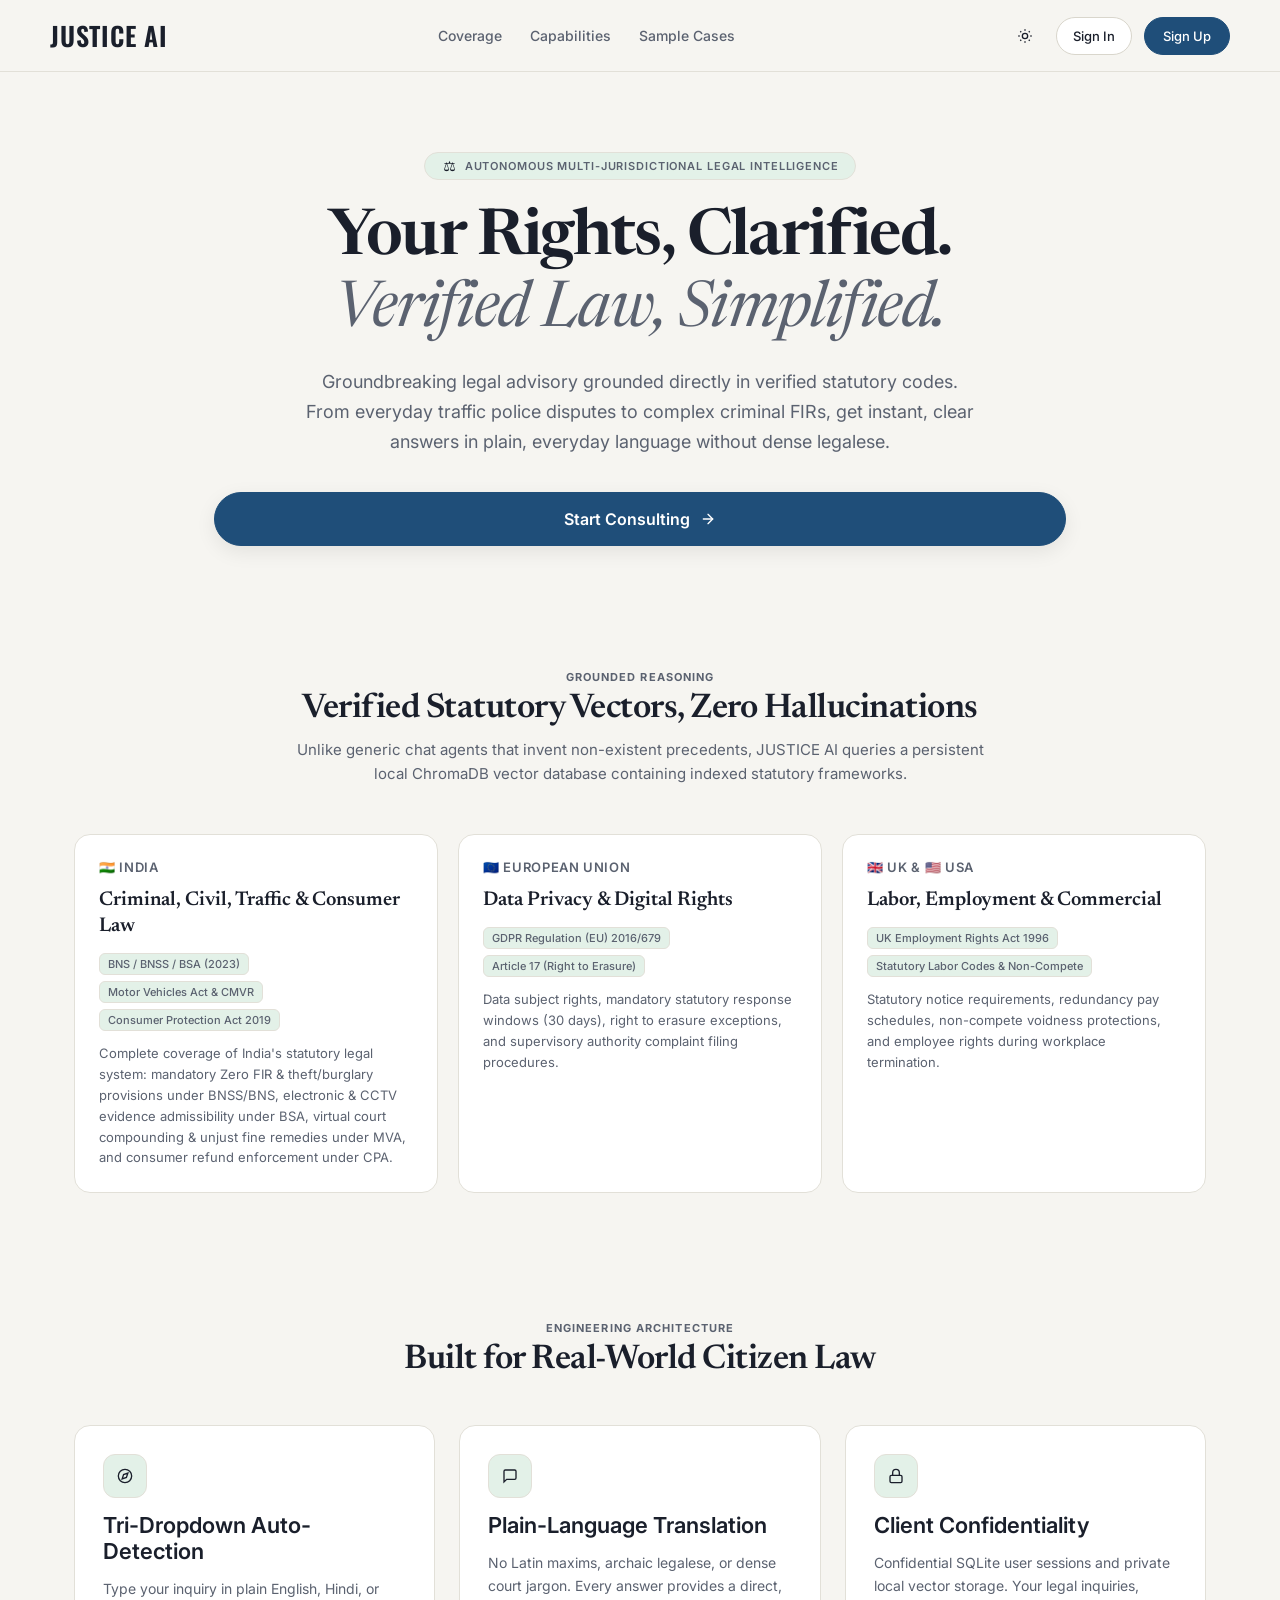
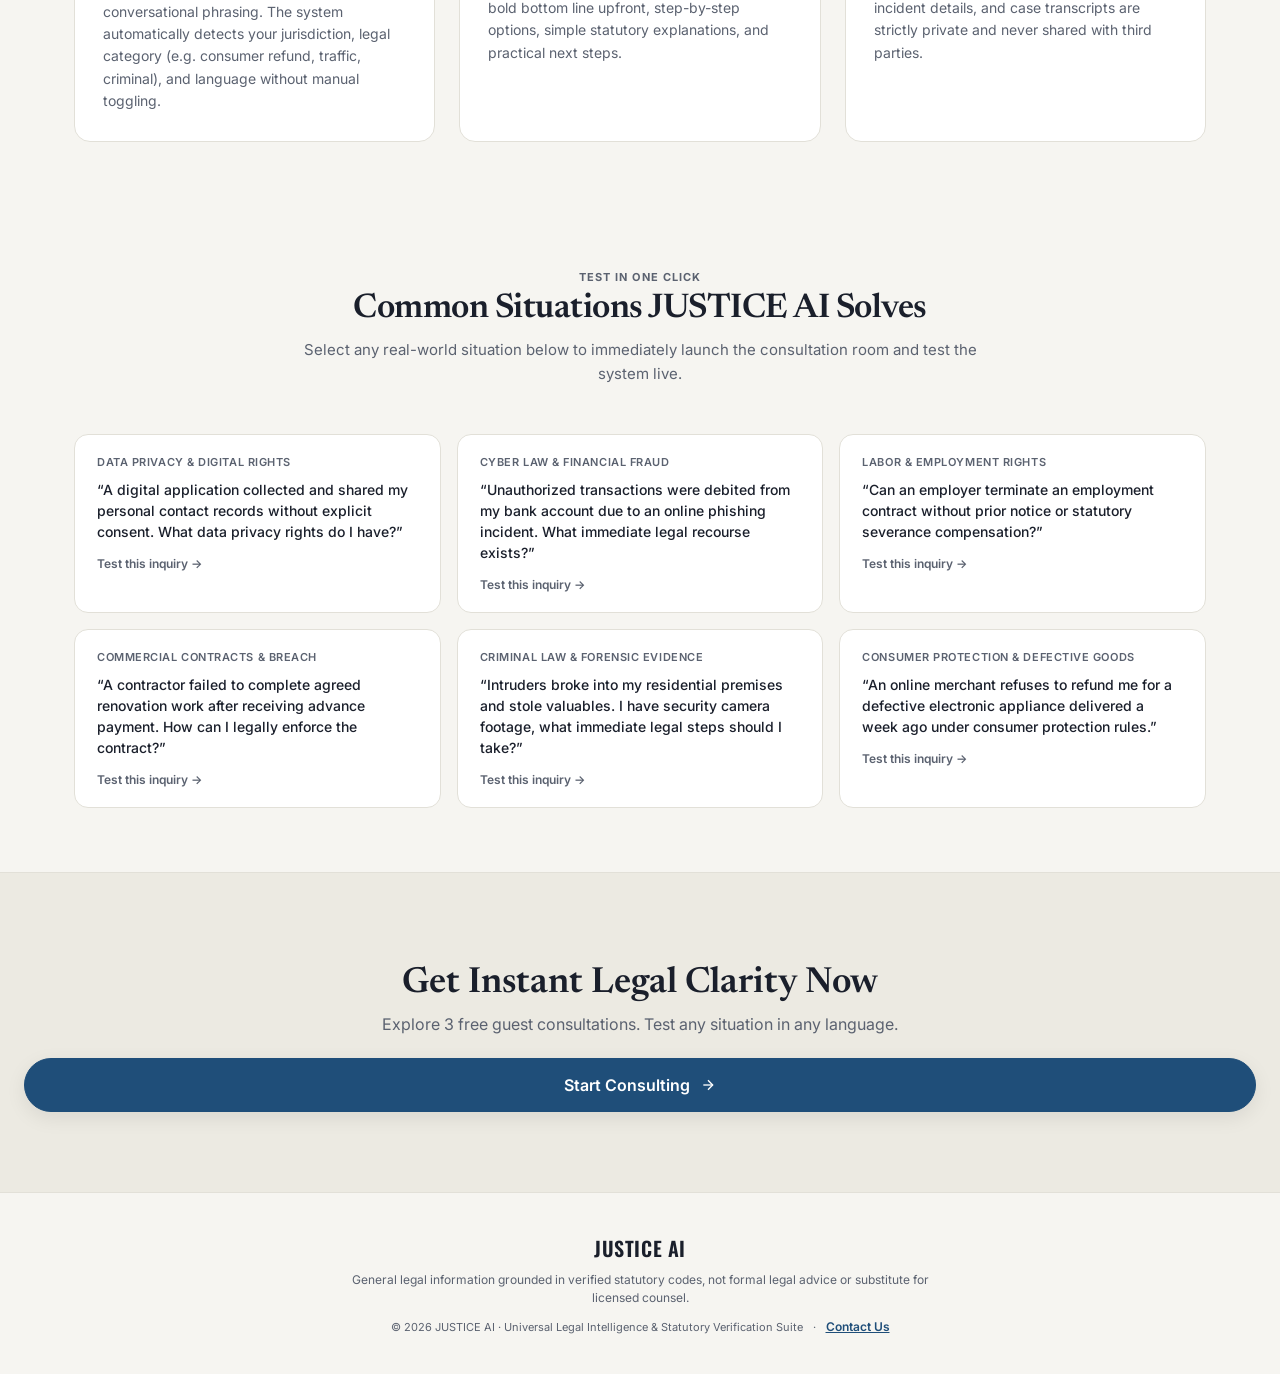
==== commit afbf521b: "Update mobile UI branding & dock verified coverage in drawer - Scaled mobile JUSTICE AI brand to 17p" ====
--- a/web/index.html
+++ b/web/index.html
@@ -25,7 +25,7 @@
   <link rel="stylesheet" href="/assets/style.css">
   <link rel="preconnect" href="https://fonts.googleapis.com">
   <link rel="preconnect" href="https://fonts.gstatic.com" crossorigin>
-  <link href="https://fonts.googleapis.com/css2?family=Oswald:wght@300;400;500;600;700&family=Noto+Sans+Devanagari:wght@400;500;600;700&display=swap" rel="stylesheet">
+  <link href="https://fonts.googleapis.com/css2?family=Inter:wght@400;500;600;700&family=Newsreader:ital,opsz,wght@0,6..72,400;0,6..72,500;0,6..72,600;0,6..72,700;1,6..72,400;1,6..72,500&family=Noto+Sans+Devanagari:wght@400;500;600;700&family=Noto+Serif+Devanagari:wght@400;500;600;700&family=Oswald:wght@500;600;700&display=swap" rel="stylesheet">
   <style>
     * { box-sizing: border-box; }
     :root {
@@ -171,7 +171,7 @@
     }
     body {
       margin: 0;
-      font-family: 'Oswald', 'Noto Sans Devanagari', -apple-system, BlinkMacSystemFont, sans-serif;
+      font-family: 'Inter', 'Noto Sans Devanagari', -apple-system, BlinkMacSystemFont, sans-serif;
       color: var(--text-primary);
       background: var(--bg-main);
       -webkit-font-smoothing: antialiased;
@@ -719,7 +719,7 @@
       color: var(--text-primary);
       overflow-y: auto;
       overflow-x: hidden;
-      font-family: 'Oswald', -apple-system, BlinkMacSystemFont, sans-serif;
+      font-family: 'Inter', -apple-system, BlinkMacSystemFont, sans-serif;
       scroll-behavior: smooth;
     }
 
@@ -811,7 +811,7 @@
     }
 
     .hero-catchphrase {
-      font-family: 'Oswald', sans-serif;
+      font-family: 'Newsreader', Georgia, serif;
       font-size: clamp(40px, 6vw, 64px);
       font-weight: 600;
       line-height: 1.12;
@@ -894,7 +894,7 @@
     }
 
     .section-title {
-      font-family: 'Oswald', sans-serif;
+      font-family: 'Newsreader', Georgia, serif;
       font-size: 34px;
       font-weight: 600;
       color: var(--text-primary);
@@ -940,7 +940,7 @@
     }
 
     .statute-title {
-      font-family: 'Oswald', sans-serif;
+      font-family: 'Newsreader', Georgia, serif;
       font-size: 20px;
       font-weight: 600;
       color: var(--text-primary);
@@ -1000,7 +1000,7 @@
     }
 
     .feature-card h3 {
-      font-family: 'Oswald', sans-serif;
+      font-family: 'Inter', sans-serif;
       font-size: 22px;
       font-weight: 600;
       color: var(--text-primary);
@@ -1112,15 +1112,17 @@
     .side {
       width: 290px;
       height: 100vh;
+      height: 100dvh;
+      max-height: 100dvh;
       flex: none;
       box-sizing: border-box;
-      padding: 24px 20px;
+      padding: 20px 18px 16px;
       background: var(--bg-sidebar);
       border-right: 1px solid var(--border-sidebar);
       display: flex;
       flex-direction: column;
-      gap: 16px;
-      overflow-y: auto;
+      gap: 12px;
+      overflow: hidden;
       transition: margin-left 0.3s cubic-bezier(0.2, 0, 0, 1), transform 0.3s cubic-bezier(0.2, 0, 0, 1), opacity 0.25s ease;
       position: relative;
       z-index: 20;
@@ -1193,10 +1195,52 @@
 
     /* Mobile Chat & Full Responsiveness */
     @media(max-width: 820px) {
+      .landing-nav {
+        padding: 10px 14px !important;
+      }
+      .landing-nav-inner {
+        gap: 6px !important;
+      }
+      .landing-brand {
+        flex: 0 0 auto !important;
+      }
       .landing-nav-links { display: none; }
-      .landing-hero { padding: 48px 16px 40px; }
-      .hero-subtext { font-size: 16px; }
-      .landing-section { padding: 48px 16px; }
+      .landing-brand span {
+        font-family: 'Oswald', sans-serif !important;
+        font-size: 17px !important;
+        font-weight: 700 !important;
+        letter-spacing: 0.03em !important;
+        white-space: nowrap !important;
+        line-height: 1 !important;
+      }
+      .landing-nav-actions {
+        gap: 6px !important;
+        flex-shrink: 0 !important;
+      }
+      .landing-nav-actions .pill {
+        padding: 0 10px !important;
+        min-height: 30px !important;
+        height: 30px !important;
+        font-size: 11.5px !important;
+        white-space: nowrap !important;
+      }
+      .landing-nav-actions .theme-toggle-btn {
+        width: 30px !important;
+        height: 30px !important;
+        min-width: 30px !important;
+        min-height: 30px !important;
+        padding: 0 !important;
+      }
+      #brandTitle {
+        font-family: 'Oswald', sans-serif !important;
+        font-size: 20px !important;
+        font-weight: 700 !important;
+        letter-spacing: 0.03em !important;
+        white-space: nowrap !important;
+      }
+      .landing-hero { padding: 40px 16px 36px; }
+      .hero-subtext { font-size: 15px; }
+      .landing-section { padding: 40px 16px; }
       .jurisdiction-grid, .features-grid, .scenarios-grid { grid-template-columns: 1fr !important; }
 
       /* Mobile Sidebar as an off-canvas drawer */
@@ -1205,16 +1249,43 @@
         top: 0 !important;
         left: 0 !important;
         bottom: 0 !important;
-        height: 100vh !important;
-        width: 82% !important;
-        max-width: 310px !important;
+        height: 100% !important;
+        height: 100dvh !important;
+        max-height: 100% !important;
+        max-height: 100dvh !important;
+        width: 84% !important;
+        max-width: 320px !important;
         z-index: 1000 !important;
         transform: translateX(-100%);
         margin-left: 0 !important;
         opacity: 1 !important;
         pointer-events: auto !important;
         box-shadow: none;
+        box-sizing: border-box !important;
+        padding: 14px 16px calc(14px + env(safe-area-inset-bottom, 0px)) !important;
+        gap: 10px !important;
+        display: flex !important;
+        flex-direction: column !important;
+        overflow: hidden !important;
         transition: transform 0.3s cubic-bezier(0.2, 0, 0, 1) !important;
+      }
+
+      .sidebar-bottom-panel {
+        margin-top: auto !important;
+        flex-shrink: 0 !important;
+        display: flex !important;
+        flex-direction: column !important;
+        gap: 8px !important;
+        padding-top: 8px !important;
+      }
+      .sidebar-bottom-panel .user-profile-badge {
+        margin-top: 0 !important;
+        padding: 10px 12px !important;
+      }
+      .sidebar-bottom-panel .sidebar-footer {
+        padding-top: 6px !important;
+        font-size: 10.5px !important;
+        line-height: 1.35 !important;
       }
 
       #mainAppLayout.sidebar-mobile-open .side {
@@ -1272,11 +1343,19 @@
         font-size: 11px !important;
         gap: 4px !important;
       }
+      .bar .sel {
+        height: 32px !important;
+        min-height: 32px !important;
+        border-radius: 7px !important;
+      }
       .bar .sel select {
-        height: 32px !important;
+        height: 100% !important;
         font-size: 12px !important;
-        padding: 0 22px 0 8px !important;
-      }
+        padding: 0 24px 0 8px !important;
+      }
+      #selRegion { min-width: 95px !important; }
+      #selCategory { min-width: 140px !important; }
+      #selLanguage { min-width: 120px !important; }
       .bar-right-actions {
         margin-left: 4px !important;
         gap: 6px !important;
@@ -1514,7 +1593,7 @@
 
   <!-- Final CTA Banner -->
   <section class="landing-final-cta">
-    <h2 style="font-family: 'Oswald', sans-serif; font-size: 36px; font-weight: 600; color: var(--text-primary); margin-bottom: 12px;">Get Instant Legal Clarity Now</h2>
+    <h2 style="font-family: 'Newsreader', serif; font-size: 36px; font-weight: 600; color: var(--text-primary); margin-bottom: 12px;">Get Instant Legal Clarity Now</h2>
     <p style="font-size: 16px; color: var(--text-secondary); max-width: 560px; margin: 0 auto 24px;">Explore 3 free guest consultations. Test any situation in any language.</p>
     <button class="pill pill-primary hero-cta-btn" onclick="startConsultation()">
       <span>Start Consulting</span>
@@ -1646,7 +1725,7 @@
   <!-- Sidebar -->
   <aside class="side" id="chatSidebar">
     <div style="display: flex; align-items: center; justify-content: space-between; margin-bottom: 8px; margin-top: -4px;">
-      <span onclick="showLandingView()" style="font-family: 'Oswald', 'Noto Sans Devanagari', sans-serif; font-size: 26px; font-weight: 600; color: var(--text-primary); cursor: pointer; user-select: none; text-transform: uppercase; letter-spacing: 0.03em;" title="Return to Overview" id="brandTitle">JUSTICE AI</span>
+      <span onclick="showLandingView()" style="font-family: 'Oswald', sans-serif; font-size: 26px; font-weight: 600; color: var(--text-primary); cursor: pointer; user-select: none; text-transform: uppercase; letter-spacing: 0.03em;" title="Return to Overview" id="brandTitle">JUSTICE AI</span>
       <button class="btn-sidebar-collapse" onclick="toggleSidebar()" title="Collapse Sidebar (Fullscreen Chat)" aria-label="Collapse Sidebar">
         <svg class="sidebar-arrow-svg" width="18" height="18" viewBox="0 0 24 24" fill="none" stroke="currentColor" stroke-width="2.2" stroke-linecap="round" stroke-linejoin="round">
           <line x1="19" y1="12" x2="5" y2="12"></line>
@@ -1658,29 +1737,32 @@
     <button class="pill pill-primary" onclick="createNewChat()" id="btnNewQuestion">+ New question</button>
 
     <!-- Recent Questions List (Dynamically populated per logged-in user) -->
-    <nav aria-label="Recent questions" style="display: flex; flex-direction: column; gap: 4px; margin-top: 6px; overflow-y: auto; max-height: calc(100vh - 360px);">
-      <div style="font-size: 11px; letter-spacing: .06em; text-transform: uppercase; color: var(--text-secondary); font-weight: 600; margin-bottom: 6px;" id="lblRecent">YOUR RECENT CHATS</div>
-      <div id="recentListContainer" style="display: flex; flex-direction: column; gap: 4px;">
+    <nav aria-label="Recent questions" style="flex: 1 1 auto; min-height: 0; display: flex; flex-direction: column; gap: 4px; margin-top: 4px; overflow-y: auto; overflow-x: hidden;">
+      <div style="font-size: 11px; letter-spacing: .06em; text-transform: uppercase; color: var(--text-secondary); font-weight: 600; margin-bottom: 4px; flex-shrink: 0;" id="lblRecent">YOUR RECENT CHATS</div>
+      <div id="recentListContainer" style="display: flex; flex-direction: column; gap: 4px; flex: 1 1 auto; overflow-y: auto;">
         <!-- Dynamically rendered per user -->
       </div>
     </nav>
 
-    <!-- Logged-in User Profile Badge -->
-    <div class="user-profile-badge" id="userProfileBadge">
-      <div class="user-avatar" id="userAvatar">U</div>
-      <div style="flex: 1; min-width: 0;">
-        <div style="font-size: 13px; font-weight: 600; color: var(--text-primary); white-space: nowrap; overflow: hidden; text-overflow: ellipsis;" id="profileName">User Name</div>
-        <div style="font-size: 11px; color: var(--text-secondary); white-space: nowrap; overflow: hidden; text-overflow: ellipsis;" id="profileUsername">@username</div>
-      </div>
-      <button onclick="handleLogout()" title="Sign Out" aria-label="Sign Out" style="background: none; border: none; color: var(--text-secondary); cursor: pointer; padding: 6px; border-radius: 8px; display: flex; align-items: center; justify-content: center;">
-        <svg viewBox="0 0 24 24" width="16" height="16"><path d="M9 21H5a2 2 0 0 1-2-2V5a2 2 0 0 1 2-2h4"></path><polyline points="16 17 21 12 16 7"></polyline><line x1="21" y1="12" x2="9" y2="12"></line></svg>
-      </button>
-    </div>
-
-    <!-- Sidebar Footer -->
-    <div style="font-size: 11px; line-height: 1.5; color: var(--text-secondary); border-top: 1px solid var(--border-light); padding-top: 12px;">
-      <strong style="color: var(--text-primary); font-weight: 600;" id="lblVerifiedCoverage">Verified coverage</strong><br>
-      <span id="lblCoverageList">India · UK · EU · Germany · Switzerland · US · Canada · Australia · Singapore · Global</span>
+    <!-- Pinned Bottom Section (Always visible without scrolling) -->
+    <div class="sidebar-bottom-panel" style="margin-top: auto; display: flex; flex-direction: column; gap: 8px; flex-shrink: 0;">
+      <!-- Logged-in User Profile Badge / Guest Badge -->
+      <div class="user-profile-badge" id="userProfileBadge" style="margin-top: 0; padding: 10px 12px;">
+        <div class="user-avatar" id="userAvatar">U</div>
+        <div style="flex: 1; min-width: 0;">
+          <div style="font-size: 13px; font-weight: 600; color: var(--text-primary); white-space: nowrap; overflow: hidden; text-overflow: ellipsis;" id="profileName">User Name</div>
+          <div style="font-size: 11px; color: var(--text-secondary); white-space: nowrap; overflow: hidden; text-overflow: ellipsis;" id="profileUsername">@username</div>
+        </div>
+        <button onclick="handleLogout()" title="Sign Out" aria-label="Sign Out" style="background: none; border: none; color: var(--text-secondary); cursor: pointer; padding: 6px; border-radius: 8px; display: flex; align-items: center; justify-content: center;">
+          <svg viewBox="0 0 24 24" width="16" height="16"><path d="M9 21H5a2 2 0 0 1-2-2V5a2 2 0 0 1 2-2h4"></path><polyline points="16 17 21 12 16 7"></polyline><line x1="21" y1="12" x2="9" y2="12"></line></svg>
+        </button>
+      </div>
+
+      <!-- Sidebar Footer (Verified Coverage) -->
+      <div class="sidebar-footer" style="font-size: 11px; line-height: 1.4; color: var(--text-secondary); border-top: 1px solid var(--border-light); padding-top: 8px; flex-shrink: 0;">
+        <strong style="color: var(--text-primary); font-weight: 600;" id="lblVerifiedCoverage">Verified coverage</strong><br>
+        <span id="lblCoverageList" style="font-size: 10.5px;">India · UK · EU · Germany · Switzerland · US · Canada · Australia · Singapore · Global</span>
+      </div>
     </div>
   </aside>
 
@@ -2684,7 +2766,7 @@
             <path d="M3 7h2c2 0 5-1 7-2 2 1 5 2 7 2h2"></path>
           </svg>
         </div>
-        <div style="font-family: 'Oswald', 'Noto Sans Devanagari', sans-serif; font-size: 26px; font-weight: 600; color: var(--text-primary); margin-bottom: 8px;">
+        <div style="font-family: 'Newsreader', 'Noto Serif Devanagari', serif; font-size: 26px; font-weight: 600; color: var(--text-primary); margin-bottom: 8px;">
           ${t.welcome_headline}
         </div>
         <p style="font-size: 15px; line-height: 1.6; color: var(--text-secondary); margin: 0 0 24px 0;">
@@ -2744,7 +2826,7 @@
 
       // Headline
       const hl = document.createElement('div');
-      hl.style.fontFamily = "'Oswald', 'Noto Sans Devanagari', sans-serif";
+      hl.style.fontFamily = "'Newsreader', 'Noto Serif Devanagari', serif";
       hl.style.fontSize = '22px';
       hl.style.fontWeight = '500';
       hl.style.lineHeight = '1.35';
--- a/assets/style.css
+++ b/assets/style.css
@@ -1,9 +1,9 @@
 /* JUSTICE AI - Executive Global Legal Intelligence Theme
-   Modern Editorial Aesthetic with Oswald & Devanagari Typography
+   Warm Editorial Aesthetic with Newsreader Serif & Inter / Devanagari Typography
    Supports Seamless Light / Dark Theme Switching & Clean SVG Favicon Styling
 */
 
-@import url('https://fonts.googleapis.com/css2?family=Oswald:wght@300;400;500;600;700&family=Noto+Sans+Devanagari:wght@400;500;600;700&display=swap');
+@import url('https://fonts.googleapis.com/css2?family=Inter:wght@400;500;600;700&family=Newsreader:ital,opsz,wght@0,6..72,400;0,6..72,500;0,6..72,600;0,6..72,700;1,6..72,400;1,6..72,500&family=Noto+Sans+Devanagari:wght@400;500;600;700&family=Noto+Serif+Devanagari:wght@400;500;600;700&family=Oswald:wght@500;600;700&display=swap');
 
 /* Default Light Theme Variables (Warm Paper & Editorial Stone) */
 :root {
@@ -48,7 +48,7 @@
 html, body, [data-testid="stAppViewContainer"], .stApp {
   background-color: var(--bg-main) !important;
   color: var(--text-primary) !important;
-  font-family: 'Oswald', 'Noto Sans Devanagari', -apple-system, BlinkMacSystemFont, sans-serif !important;
+  font-family: 'Inter', 'Noto Sans Devanagari', -apple-system, BlinkMacSystemFont, sans-serif !important;
   -webkit-font-smoothing: antialiased;
   transition: background-color 0.25s ease, color 0.25s ease;
 }
@@ -81,7 +81,7 @@
 
 /* Brand & Typography */
 .justice-brand {
-  font-family: 'Oswald', 'Noto Sans Devanagari', sans-serif;
+  font-family: 'Oswald', sans-serif;
   font-size: 28px;
   font-weight: 600;
   color: var(--text-primary);
@@ -118,7 +118,7 @@
 }
 
 .headline-serif {
-  font-family: 'Oswald', 'Noto Sans Devanagari', sans-serif;
+  font-family: 'Newsreader', 'Noto Serif Devanagari', Georgia, serif;
   font-size: 22px;
   font-weight: 500;
   line-height: 1.35;
@@ -648,7 +648,7 @@
   flex-direction: column;
   overflow-y: auto;
   overflow-x: hidden;
-  font-family: 'Oswald', -apple-system, BlinkMacSystemFont, sans-serif;
+  font-family: 'Inter', -apple-system, BlinkMacSystemFont, sans-serif;
   scroll-behavior: smooth;
 }
 
@@ -733,7 +733,7 @@
 }
 
 .hero-catchphrase {
-  font-family: 'Oswald', sans-serif;
+  font-family: 'Newsreader', Georgia, serif;
   font-size: clamp(38px, 6vw, 62px);
   font-weight: 600;
   line-height: 1.15;
@@ -816,7 +816,7 @@
 }
 
 .section-title {
-  font-family: 'Oswald', sans-serif;
+  font-family: 'Newsreader', Georgia, serif;
   font-size: 34px;
   font-weight: 600;
   color: var(--text-primary);
@@ -863,7 +863,7 @@
 }
 
 .statute-title {
-  font-family: 'Oswald', sans-serif;
+  font-family: 'Newsreader', Georgia, serif;
   font-size: 20px;
   font-weight: 600;
   color: var(--text-primary);
@@ -924,7 +924,7 @@
 }
 
 .feature-card h3 {
-  font-family: 'Oswald', sans-serif;
+  font-family: 'Inter', sans-serif;
   font-size: 22px;
   font-weight: 600;
   color: var(--text-primary);
@@ -1034,9 +1034,44 @@
 }
 
 @media(max-width: 768px) {
+  .landing-nav {
+    padding: 10px 14px !important;
+  }
+  .landing-nav-inner {
+    gap: 6px !important;
+  }
+  .landing-brand {
+    flex-shrink: 0 !important;
+  }
   .landing-nav-links { display: none; }
-  .landing-hero { padding: 48px 16px 40px; }
-  .hero-subtext { font-size: 16px; }
-  .landing-section { padding: 48px 16px; }
+  .landing-brand span, .justice-brand, #brandTitle {
+    font-family: 'Oswald', sans-serif !important;
+    font-size: 17px !important;
+    font-weight: 700 !important;
+    letter-spacing: 0.03em !important;
+    white-space: nowrap !important;
+    line-height: 1 !important;
+  }
+  .landing-nav-actions {
+    gap: 6px !important;
+    flex-shrink: 0 !important;
+  }
+  .landing-nav-actions .pill {
+    padding: 0 10px !important;
+    min-height: 30px !important;
+    height: 30px !important;
+    font-size: 11.5px !important;
+    white-space: nowrap !important;
+  }
+  .landing-nav-actions .theme-toggle-btn {
+    width: 30px !important;
+    height: 30px !important;
+    min-width: 30px !important;
+    min-height: 30px !important;
+    padding: 0 !important;
+  }
+  .landing-hero { padding: 40px 16px 36px; }
+  .hero-subtext { font-size: 15px; }
+  .landing-section { padding: 40px 16px; }
   .jurisdiction-grid, .features-grid, .scenarios-grid { grid-template-columns: 1fr !important; }
 }
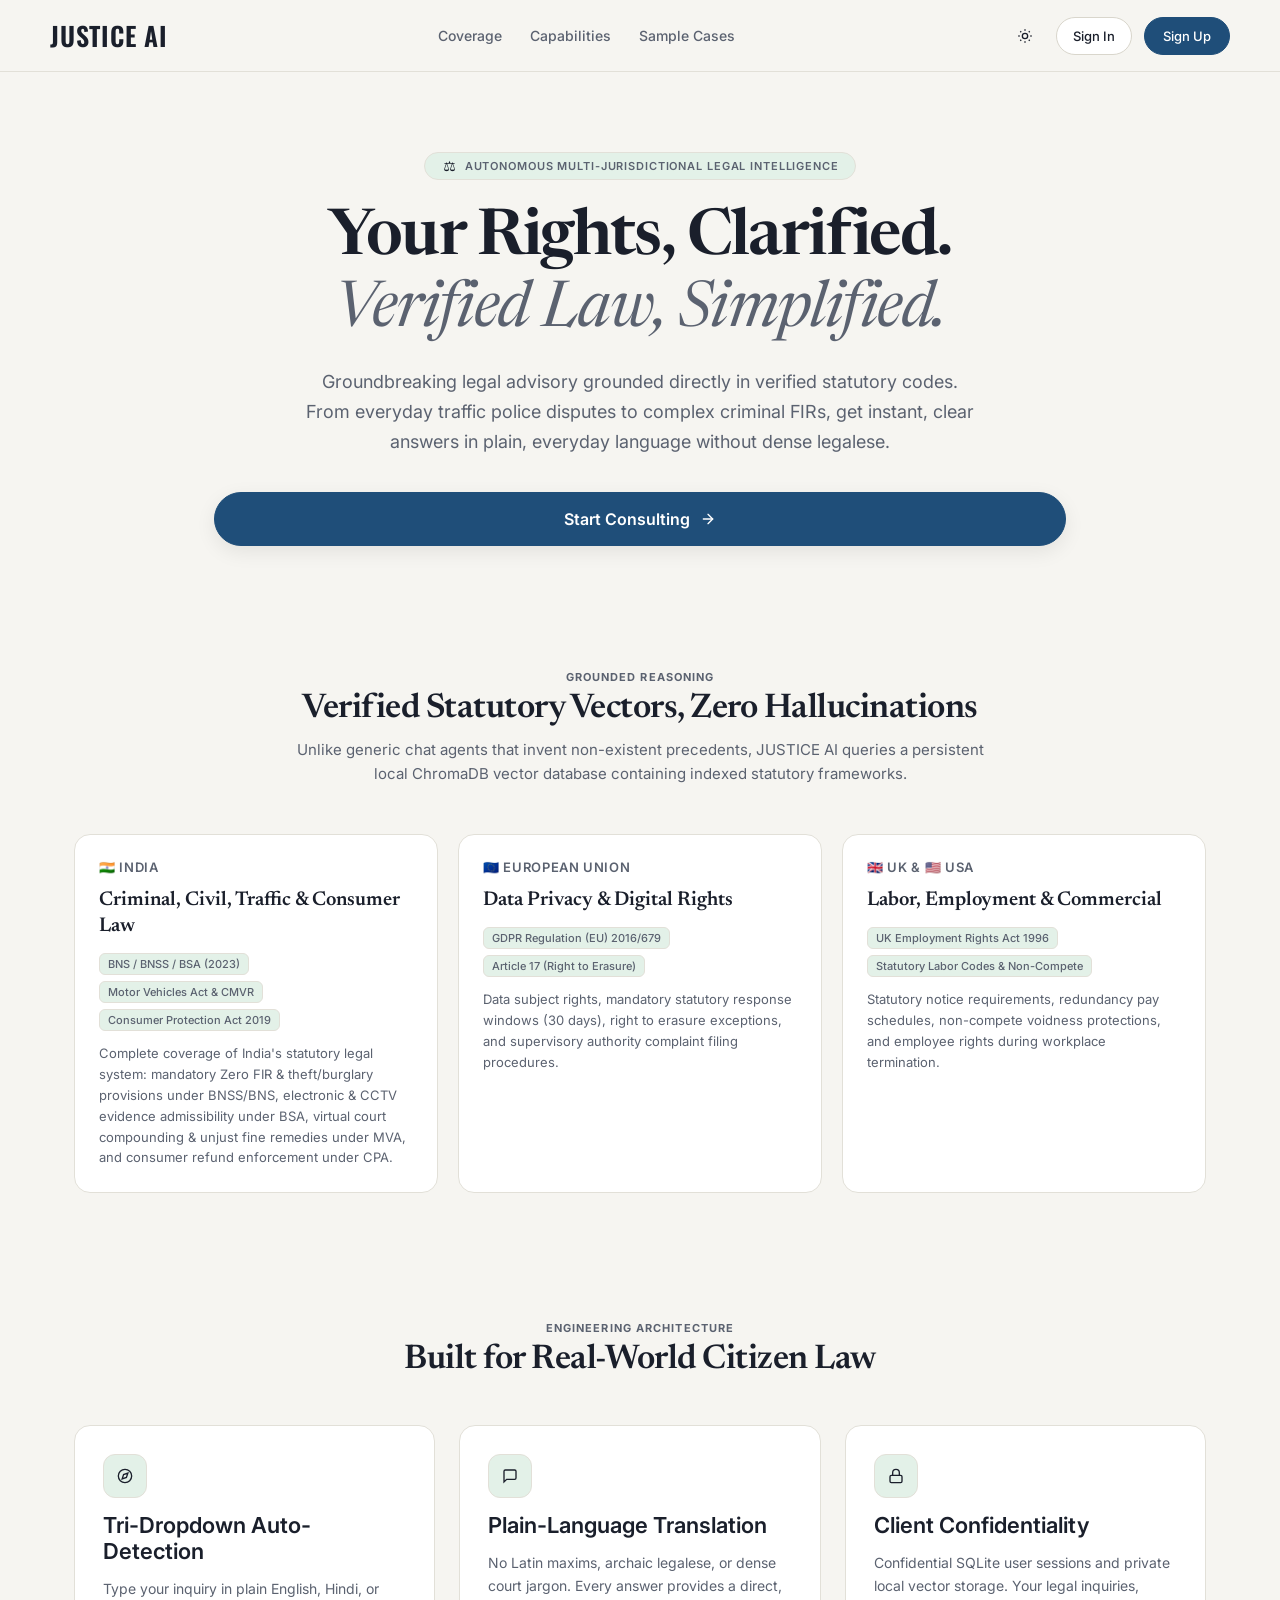
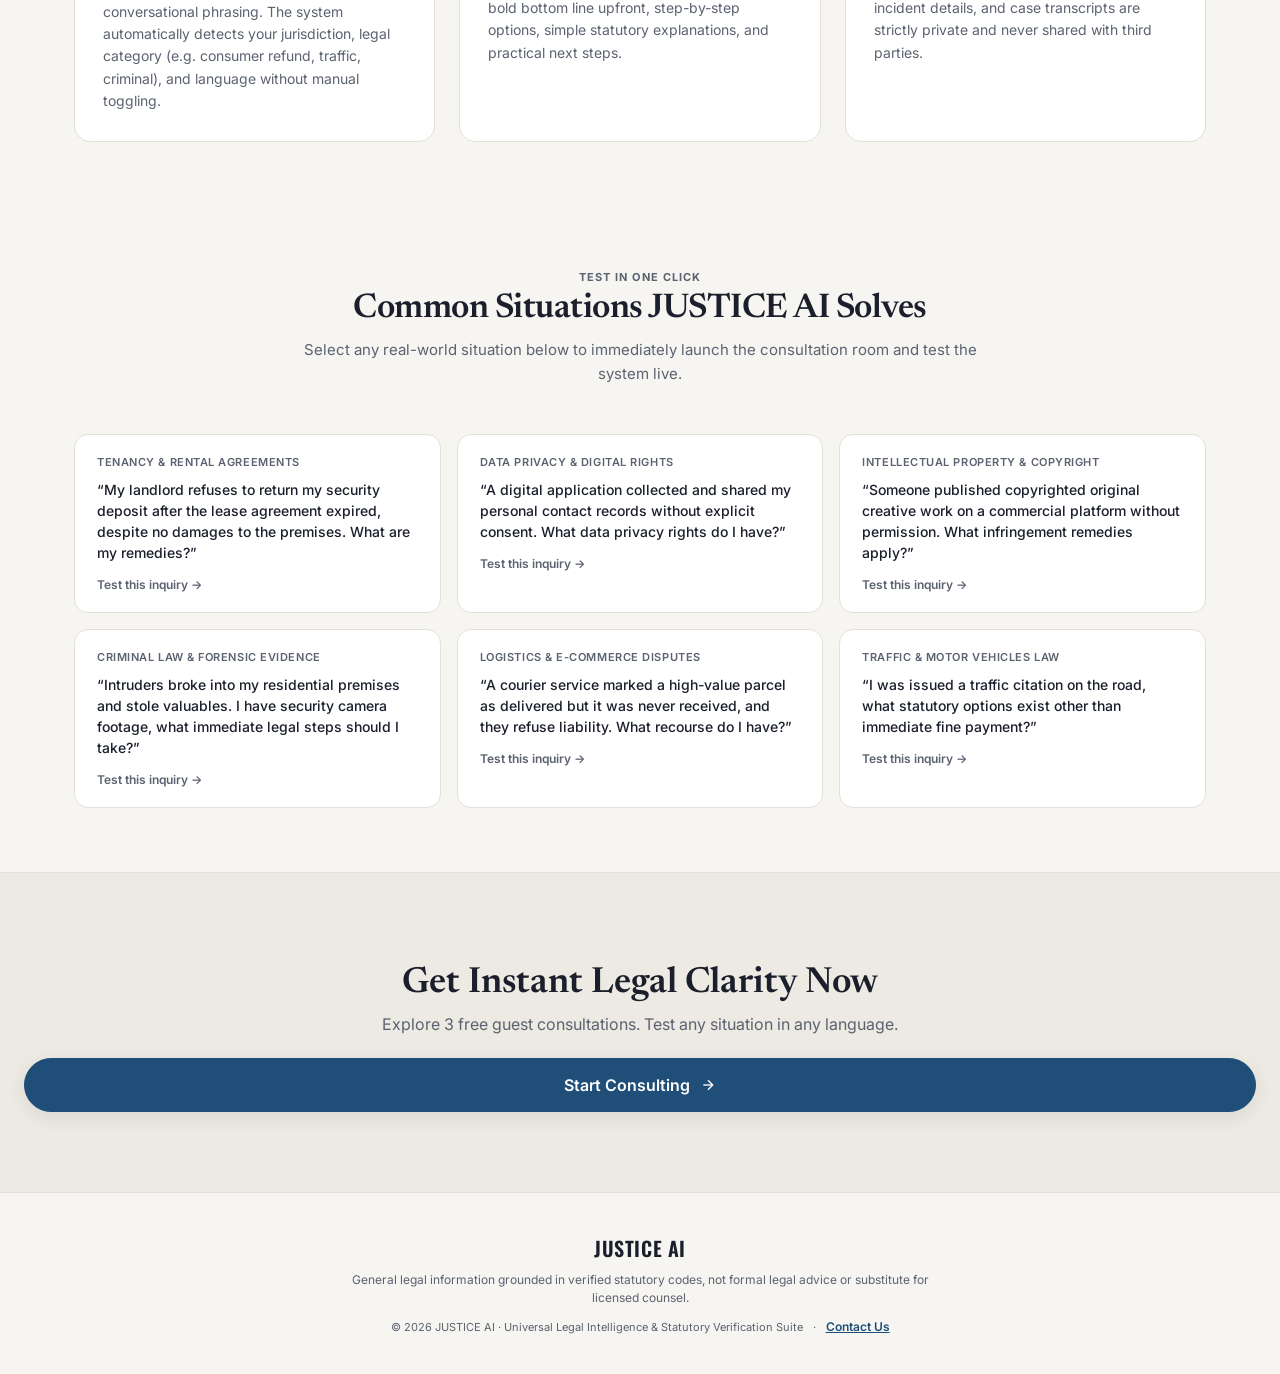
==== commit bff1b0e2: "UI/UX mobile optimization, official source links, themed modals, blended scrollbars, and region clar" ====
--- a/web/index.html
+++ b/web/index.html
@@ -27,8 +27,32 @@
   <link rel="preconnect" href="https://fonts.gstatic.com" crossorigin>
   <link href="https://fonts.googleapis.com/css2?family=Inter:wght@400;500;600;700&family=Newsreader:ital,opsz,wght@0,6..72,400;0,6..72,500;0,6..72,600;0,6..72,700;1,6..72,400;1,6..72,500&family=Noto+Sans+Devanagari:wght@400;500;600;700&family=Noto+Serif+Devanagari:wght@400;500;600;700&family=Oswald:wght@500;600;700&display=swap" rel="stylesheet">
   <style>
-    * { box-sizing: border-box; }
+    * {
+      box-sizing: border-box;
+      scrollbar-width: thin;
+      scrollbar-color: var(--scroll-thumb) var(--scroll-track);
+    }
+    *::-webkit-scrollbar {
+      width: 8px;
+      height: 8px;
+    }
+    *::-webkit-scrollbar-track {
+      background: var(--scroll-track);
+    }
+    *::-webkit-scrollbar-thumb {
+      background-color: var(--scroll-thumb);
+      border-radius: 999px;
+      border: 2px solid transparent;
+      background-clip: content-box;
+    }
+    *::-webkit-scrollbar-thumb:hover {
+      background-color: var(--scroll-thumb-hover);
+    }
+    *::-webkit-scrollbar-corner {
+      background: transparent;
+    }
     :root {
+      color-scheme: light;
       --bg-main: #F6F5F1;
       --bg-sidebar: #ECEAE2;
       --border-sidebar: #DEDBD0;
@@ -45,9 +69,13 @@
       --disclaimer-border: #EBDDB5;
       --disclaimer-text: #6B4E10;
       --card-bg: #FFFFFF;
+      --scroll-track: transparent;
+      --scroll-thumb: rgba(26, 31, 43, 0.16);
+      --scroll-thumb-hover: rgba(26, 31, 43, 0.30);
     }
     /* Strict Dark Theme (Zero White Elements - Pure Monochrome & Silver Slate) */
     body.dark-theme {
+      color-scheme: dark;
       --bg-main: #000000;
       --bg-sidebar: #080808;
       --border-sidebar: #1E1E22;
@@ -64,6 +92,9 @@
       --disclaimer-border: #1E1E22;
       --disclaimer-text: #71717A;
       --card-bg: #0E0E10;
+      --scroll-track: transparent;
+      --scroll-thumb: rgba(161, 161, 170, 0.20);
+      --scroll-thumb-hover: rgba(161, 161, 170, 0.36);
     }
     body.dark-theme .pill-primary {
       background: #27272A !important;
@@ -123,15 +154,19 @@
       border: 1px solid #3F3F46 !important;
       color: #D4D4D8 !important;
     }
-    body.dark-theme .confidence-bar-inner {
-      background: #52525B !important;
-    }
-    body.dark-theme .confidence-bar-outer {
-      background: #202024 !important;
-    }
-    body.dark-theme .auth-card {
+    body.dark-theme .auth-card,
+    body.dark-theme .confirm-card {
       background: #0E0E10 !important;
       border-color: #222226 !important;
+    }
+    body.dark-theme .btn-confirm-cancel {
+      background: #18181B !important;
+      border-color: #2E2E35 !important;
+      color: #E4E4E7 !important;
+    }
+    body.dark-theme .btn-confirm-cancel:hover {
+      background: #27272A !important;
+      border-color: #3F3F46 !important;
     }
     body.dark-theme .auth-input {
       background: #080808 !important;
@@ -169,6 +204,10 @@
     body.dark-theme .theme-toggle-btn:hover {
       background-color: #1C1C20 !important;
     }
+    html, body {
+      max-width: 100%;
+      overflow-x: hidden;
+    }
     body {
       margin: 0;
       font-family: 'Inter', 'Noto Sans Devanagari', -apple-system, BlinkMacSystemFont, sans-serif;
@@ -177,8 +216,13 @@
       -webkit-font-smoothing: antialiased;
       transition: background-color 0.25s ease, color 0.25s ease;
     }
+    #mainAppLayout,
+    #mainAppLayout > main {
+      height: 100vh;
+      height: 100dvh;
+    }
     button, input, select, textarea { font: inherit; }
-    svg { width: 16px; height: 16px; flex: none; fill: none; stroke: currentColor; stroke-width: 2; }
+    svg { width: 16px; height: 16px; flex: none; fill: none; stroke: currentColor; stroke-width: 2; pointer-events: none; }
     
     .pill {
       display: inline-flex;
@@ -209,14 +253,18 @@
     .chip {
       display: inline-flex;
       align-items: center;
+      justify-content: center;
       min-height: 38px;
-      padding: 0 14px;
+      padding: 8px 14px;
       border: 1px solid var(--border-input);
       border-radius: 999px;
       background: transparent;
       color: var(--text-secondary);
       cursor: pointer;
       font-size: 13px;
+      line-height: 1.35;
+      text-align: center;
+      max-width: 100%;
       transition: all 0.2s ease;
       margin-right: 8px;
       margin-bottom: 8px;
@@ -401,115 +449,129 @@
       stroke: var(--text-secondary);
     }
 
-    /* Top Bar Dropdown Menus - White boxes with Blue hover */
+    /* Top Bar Dropdown Menus - Pure Monocolour */
     .bar .sel {
       position: relative;
       display: inline-flex;
       align-items: center;
-      background: #FFFFFF !important;
+      background: var(--card-bg) !important;
       border: 1px solid var(--border-input) !important;
       border-radius: 8px;
-      height: 38px;
-      overflow: hidden;
+      height: 36px;
       transition: background-color 0.2s ease, border-color 0.2s ease, box-shadow 0.2s ease;
-      box-shadow: 0 1px 2px rgba(0, 0, 0, 0.05);
+      box-shadow: 0 1px 2px rgba(0, 0, 0, 0.04);
       cursor: pointer;
     }
     .bar .sel:hover,
-    .bar .sel:focus-within {
-      background: var(--accent-primary) !important;
-      border-color: var(--accent-primary) !important;
-    }
-    .bar .sel select {
-      appearance: none !important;
-      -webkit-appearance: none !important;
-      -moz-appearance: none !important;
-      background: transparent !important;
-      border: none !important;
-      outline: none !important;
-      box-shadow: none !important;
-      width: calc(100% + 28px) !important;
-      margin-right: -28px !important;
-      padding: 6px 36px 6px 14px;
-      color: var(--text-primary) !important;
+    .bar .sel:focus-within,
+    .bar .sel.open {
+      background: var(--bg-sidebar) !important;
+      border-color: var(--text-secondary) !important;
+    }
+    .custom-select-btn {
+      display: inline-flex;
+      align-items: center;
+      justify-content: space-between;
+      gap: 8px;
+      height: 100%;
+      padding: 0 12px;
+      border: none;
+      background: transparent;
+      color: var(--text-primary);
       font-size: 13px;
       font-weight: 500;
       cursor: pointer;
-      height: 100%;
-      white-space: nowrap !important;
-      transition: color 0.2s ease;
-    }
-    #selRegion {
-      min-width: 125px;
-    }
-    #selCategory {
-      min-width: 195px;
-    }
-    #selLanguage {
-      min-width: 165px;
-    }
-    .bar .sel:hover select,
-    .bar .sel:focus-within select {
-      color: #FFFFFF !important;
-    }
-    .bar .sel svg {
-      position: absolute;
-      right: 10px;
-      top: 50%;
-      transform: translateY(-50%);
-      pointer-events: none;
-      z-index: 2;
+      white-space: nowrap;
+      outline: none;
+    }
+    .custom-select-btn svg {
+      position: static !important;
+      transform: none !important;
       width: 14px;
       height: 14px;
-      stroke: var(--text-secondary) !important;
-      transition: stroke 0.2s ease;
-    }
-    .bar .sel:hover svg,
-    .bar .sel:focus-within svg {
-      stroke: #FFFFFF !important;
-    }
-    .bar .sel select option {
-      background: #FFFFFF !important;
-      color: #111827 !important;
-      padding: 8px 12px;
-    }
-    .bar .sel select option:hover,
-    .bar .sel select option:focus,
-    .bar .sel select option:checked {
-      background: var(--accent-primary) !important;
-      color: #FFFFFF !important;
-    }
+      stroke: var(--text-secondary);
+      flex-shrink: 0;
+      transition: transform 0.18s ease, stroke 0.18s ease;
+    }
+    .bar .sel.open .custom-select-btn svg {
+      transform: rotate(180deg) !important;
+      stroke: var(--text-primary);
+    }
+    .custom-select-menu {
+      position: fixed;
+      z-index: 9999;
+      background: var(--card-bg);
+      border: 1px solid var(--border-light);
+      border-radius: 12px;
+      box-shadow: 0 10px 28px rgba(0, 0, 0, 0.14);
+      padding: 6px;
+      min-width: 190px;
+      max-width: calc(100vw - 24px);
+      max-height: min(320px, 60dvh);
+      overflow-y: auto;
+      display: none;
+      flex-direction: column;
+      gap: 2px;
+    }
+    .custom-select-option {
+      padding: 9px 10px;
+      border-radius: 8px;
+      font-size: 13px;
+      color: var(--text-primary);
+      cursor: pointer;
+      display: flex;
+      align-items: center;
+      justify-content: space-between;
+      gap: 10px;
+      white-space: nowrap;
+      transition: background 0.12s ease;
+    }
+    .custom-select-option:hover {
+      background: var(--bg-sidebar);
+    }
+    .custom-select-option.selected {
+      background: var(--bg-sidebar);
+      font-weight: 600;
+      color: var(--text-primary);
+    }
+    .bar .sel select {
+      display: none !important;
+    }
+    #btnRegionSelect { min-width: 112px; }
+    #btnCategorySelect { min-width: 155px; max-width: 215px; }
+    #btnCategorySelect span { overflow: hidden; text-overflow: ellipsis; }
+    #btnLanguageSelect { min-width: 145px; }
     body.dark-theme .bar .sel {
       background: #141416 !important;
       border-color: #27272A !important;
     }
     body.dark-theme .bar .sel:hover,
-    body.dark-theme .bar .sel:focus-within {
-      background: #2563EB !important;
-      border-color: #2563EB !important;
-    }
-    body.dark-theme .bar .sel select {
+    body.dark-theme .bar .sel:focus-within,
+    body.dark-theme .bar .sel.open {
+      background: #1F1F24 !important;
+      border-color: #52525B !important;
+    }
+    body.dark-theme .custom-select-btn {
       color: #E4E4E7 !important;
     }
-    body.dark-theme .bar .sel:hover select,
-    body.dark-theme .bar .sel:focus-within select {
+    body.dark-theme .custom-select-menu {
+      background: #141416 !important;
+      border-color: #27272A !important;
+      box-shadow: 0 12px 32px rgba(0, 0, 0, 0.55) !important;
+    }
+    body.dark-theme .custom-select-option {
+      color: #E4E4E7 !important;
+    }
+    body.dark-theme .custom-select-option:hover,
+    body.dark-theme .custom-select-option.selected {
+      background: #27272A !important;
       color: #FFFFFF !important;
     }
-    body.dark-theme .bar .sel select option {
-      background: #141416 !important;
-      color: #E4E4E7 !important;
-    }
-    body.dark-theme .bar .sel select option:hover,
-    body.dark-theme .bar .sel select option:focus,
-    body.dark-theme .bar .sel select option:checked {
-      background: #2563EB !important;
-      color: #FFFFFF !important;
-    }
-    body.dark-theme .bar .sel svg {
+    body.dark-theme .custom-select-btn svg {
       stroke: #A1A1AA !important;
     }
-    body.dark-theme .bar .sel:hover svg,
-    body.dark-theme .bar .sel:focus-within svg {
+    body.dark-theme .bar .sel:hover .custom-select-btn svg,
+    body.dark-theme .bar .sel.open .custom-select-btn svg {
       stroke: #FFFFFF !important;
     }
 
@@ -640,26 +702,106 @@
       display: none;
     }
     .auth-close-btn {
-      position: absolute;
-      top: 18px;
-      right: 18px;
-      width: 32px;
-      height: 32px;
+      width: 40px;
+      height: 40px;
       border-radius: 50%;
       border: none;
       background: transparent;
       color: var(--text-secondary);
-      font-size: 18px;
+      font-size: 30px;
       display: flex;
       align-items: center;
       justify-content: center;
       cursor: pointer;
       transition: all 0.2s;
       line-height: 1;
+      padding: 0;
     }
     .auth-close-btn:hover {
       background: var(--border-light);
       color: var(--text-primary);
+    }
+
+    /* Chat Deletion Confirmation Modal */
+    .confirm-card {
+      background: var(--card-bg);
+      border: 1px solid var(--border-light);
+      border-radius: 20px;
+      width: 100%;
+      max-width: 410px;
+      padding: 26px 26px 24px;
+      box-shadow: 0 16px 48px rgba(0, 0, 0, 0.14);
+      display: flex;
+      flex-direction: column;
+      gap: 14px;
+      position: relative;
+      animation: fadeIn 0.2s ease;
+    }
+    .confirm-header {
+      position: relative;
+      display: flex;
+      align-items: center;
+      justify-content: space-between;
+      gap: 12px;
+      min-height: 36px;
+    }
+    .confirm-title {
+      margin: 0;
+      font-family: 'Newsreader', 'Noto Serif Devanagari', serif;
+      font-size: 22px;
+      font-weight: 600;
+      color: var(--text-primary);
+      line-height: 1.25;
+    }
+    .confirm-desc {
+      margin: 0;
+      font-size: 13.5px;
+      line-height: 1.55;
+      color: var(--text-secondary);
+    }
+    .confirm-actions {
+      display: flex;
+      align-items: center;
+      justify-content: flex-end;
+      gap: 10px;
+      margin-top: 6px;
+    }
+    .btn-confirm-cancel {
+      min-height: 38px;
+      padding: 0 18px;
+      border-radius: 999px;
+      border: 1px solid var(--border-light);
+      background: var(--bg-main);
+      color: var(--text-primary);
+      font-family: inherit;
+      font-size: 13.5px;
+      font-weight: 500;
+      cursor: pointer;
+      transition: background 0.15s ease, border-color 0.15s ease;
+    }
+    .btn-confirm-cancel:hover {
+      background: var(--bg-sidebar);
+      border-color: var(--text-secondary);
+    }
+    .btn-confirm-delete {
+      min-height: 38px;
+      padding: 0 20px;
+      border-radius: 999px;
+      border: 1px solid #b91c1c;
+      background: #dc2626;
+      color: #ffffff;
+      font-family: inherit;
+      font-size: 13.5px;
+      font-weight: 600;
+      cursor: pointer;
+      transition: background 0.15s ease, opacity 0.15s ease;
+    }
+    .btn-confirm-delete:hover {
+      background: #b91c1c;
+    }
+    .btn-confirm-delete:disabled {
+      opacity: 0.65;
+      cursor: wait;
     }
 
     /* User Profile in Sidebar */
@@ -1162,7 +1304,7 @@
       background: transparent !important;
       border: none !important;
       box-shadow: none !important;
-      color: var(--accent-primary) !important;
+      color: var(--text-primary) !important;
       transform: scale(1.15) !important;
     }
     .btn-sidebar-arrow-toggle:active,
@@ -1183,14 +1325,65 @@
     .bar {
       display: flex;
       align-items: center;
-      gap: 12px;
-      padding: 10px 20px;
+      gap: 10px;
+      padding: 10px 18px;
       border-bottom: 1px solid var(--border-light);
       background: var(--bg-main);
       flex-wrap: nowrap;
       min-height: 56px;
       box-sizing: border-box;
       overflow-x: auto;
+    }
+    .bar-center-controls {
+      display: flex;
+      align-items: center;
+      justify-content: center;
+      gap: 10px;
+      flex-wrap: nowrap;
+    }
+    /* Toast Banner */
+    .toast-banner {
+      position: fixed;
+      bottom: 24px;
+      left: 50%;
+      transform: translateX(-50%) translateY(16px);
+      background: #18191c;
+      color: #ffffff;
+      padding: 10px 18px;
+      border-radius: 10px;
+      font-size: 13px;
+      font-weight: 500;
+      box-shadow: 0 8px 24px rgba(0, 0, 0, 0.25);
+      z-index: 10002;
+      opacity: 0;
+      pointer-events: none;
+      transition: opacity 0.2s ease, transform 0.2s ease;
+    }
+    .toast-banner.show {
+      opacity: 1;
+      transform: translateX(-50%) translateY(0);
+    }
+    body.dark-theme .toast-banner {
+      background: #f4f4f5;
+      color: #111215;
+    }
+    @media(min-width: 821px) {
+      .bar {
+        display: grid !important;
+        grid-template-columns: 1fr auto 1fr !important;
+        align-items: center !important;
+        overflow: visible !important;
+      }
+      .btn-sidebar-arrow-toggle {
+        justify-self: start;
+      }
+      .bar-center-controls {
+        justify-self: center;
+      }
+      .bar-right-actions {
+        justify-self: end;
+        margin-left: 0 !important;
+      }
     }
 
     /* Mobile Chat & Full Responsiveness */
@@ -1238,10 +1431,40 @@
         letter-spacing: 0.03em !important;
         white-space: nowrap !important;
       }
-      .landing-hero { padding: 40px 16px 36px; }
-      .hero-subtext { font-size: 15px; }
-      .landing-section { padding: 40px 16px; }
+      .landing-hero { padding: 36px 16px 32px; }
+      .hero-badge {
+        max-width: 100%;
+        padding: 6px 12px !important;
+        font-size: 10px !important;
+        line-height: 1.35;
+        text-align: center;
+        justify-content: center;
+        flex-wrap: wrap;
+      }
+      .hero-catchphrase {
+        font-size: clamp(30px, 8.5vw, 44px) !important;
+        margin-bottom: 14px !important;
+      }
+      .hero-subtext {
+        font-size: 15px !important;
+        line-height: 1.55 !important;
+        margin-bottom: 24px !important;
+      }
+      .hero-cta-btn {
+        width: 100% !important;
+        max-width: 300px !important;
+        justify-content: center !important;
+        padding: 14px 24px !important;
+        font-size: 15px !important;
+      }
+      .section-title { font-size: clamp(24px, 6.5vw, 32px) !important; }
+      .section-header { margin-bottom: 28px !important; }
+      .landing-section { padding: 36px 16px; }
+      .landing-final-cta { padding: 40px 16px 48px !important; }
+      .landing-footer { padding: 28px 16px !important; }
+      .statute-card, .feature-card, .scenario-card { padding: 18px 16px !important; }
       .jurisdiction-grid, .features-grid, .scenarios-grid { grid-template-columns: 1fr !important; }
+      .features-grid { gap: 14px !important; }
 
       /* Mobile Sidebar as an off-canvas drawer */
       .side {
@@ -1318,19 +1541,25 @@
         transform: rotate(0deg);
       }
 
-      /* Mobile Header Bar & Filters */
+      /* Mobile Header Bar (Row 1: Sidebar Toggle + Theme + Share; Row 2: Scrollable Filters) */
       .bar {
         padding: 8px 12px !important;
         gap: 8px !important;
         display: flex !important;
         align-items: center !important;
-        overflow-x: auto !important;
-        flex-wrap: nowrap !important;
+        justify-content: space-between !important;
+        flex-wrap: wrap !important;
+        overflow-x: visible !important;
         min-height: auto !important;
-        -webkit-overflow-scrolling: touch !important;
-      }
-      .bar::-webkit-scrollbar {
-        display: none !important;
+      }
+      .bar-center-controls {
+        order: 3 !important;
+        width: 100% !important;
+        display: grid !important;
+        grid-template-columns: minmax(0, 0.9fr) minmax(0, 1.25fr) minmax(0, 1fr) !important;
+        align-items: center !important;
+        gap: 6px !important;
+        overflow: visible !important;
       }
       .btn-sidebar-arrow-toggle {
         width: 34px !important;
@@ -1339,73 +1568,594 @@
         min-height: 34px !important;
       }
       .bar .fld {
-        flex: 0 0 auto !important;
+        min-width: 0 !important;
+        width: 100% !important;
         font-size: 11px !important;
         gap: 4px !important;
       }
+      .bar .fld > span:first-child {
+        display: none !important;
+      }
       .bar .sel {
-        height: 32px !important;
-        min-height: 32px !important;
-        border-radius: 7px !important;
-      }
-      .bar .sel select {
-        height: 100% !important;
+        width: 100% !important;
+        min-width: 0 !important;
+        height: 34px !important;
+        min-height: 34px !important;
+        border-radius: 8px !important;
+      }
+      .custom-select-btn {
+        width: 100% !important;
+        min-width: 0 !important;
         font-size: 12px !important;
-        padding: 0 24px 0 8px !important;
-      }
-      #selRegion { min-width: 95px !important; }
-      #selCategory { min-width: 140px !important; }
-      #selLanguage { min-width: 120px !important; }
+        padding: 0 8px !important;
+        gap: 4px !important;
+      }
+      .custom-select-btn span {
+        overflow: hidden;
+        text-overflow: ellipsis;
+        white-space: nowrap;
+        min-width: 0;
+      }
+      #btnRegionSelect, #btnCategorySelect, #btnLanguageSelect {
+        min-width: 0 !important;
+        max-width: none !important;
+      }
+      .custom-select-option {
+        white-space: normal !important;
+        word-break: break-word !important;
+      }
       .bar-right-actions {
-        margin-left: 4px !important;
+        margin-left: auto !important;
         gap: 6px !important;
       }
       .bar-right-actions .pill {
-        min-height: 32px !important;
-        height: 32px !important;
-        padding: 0 10px !important;
+        min-height: 34px !important;
+        height: 34px !important;
+        padding: 0 11px !important;
         font-size: 12px !important;
       }
       .bar-right-actions .theme-toggle-btn {
-        width: 32px !important;
-        height: 32px !important;
-        min-width: 32px !important;
-        min-height: 32px !important;
-      }
-
-      /* Mobile Chat Feed & Bubble Padding */
+        width: 34px !important;
+        height: 34px !important;
+        min-width: 34px !important;
+        min-height: 34px !important;
+      }
+
+      /* Mobile Touch Visibility for Sidebar Chat Delete */
+      .recent-del-btn {
+        opacity: 0.72 !important;
+        padding: 6px !important;
+        right: 6px !important;
+      }
+      .recent-item > span:first-child {
+        width: calc(100% - 34px) !important;
+      }
+
+      /* Mobile Chat Feed, Cards, Source Pills & Modals */
       #chatFeed {
         padding: 14px 12px 18px !important;
         gap: 16px !important;
         max-width: 100% !important;
       }
+      .assistant-response-card {
+        gap: 10px !important;
+        padding: 2px 0 16px !important;
+      }
+      .legal-body {
+        font-size: 14px !important;
+        line-height: 1.58 !important;
+      }
+      .source-pill {
+        padding: 7px 10px !important;
+        font-size: 12px !important;
+        max-width: 100% !important;
+      }
+      .source-pill > span:first-child {
+        min-width: 0;
+        overflow-wrap: anywhere;
+      }
+      .action-btn-pill {
+        min-height: 34px !important;
+        padding: 6px 12px !important;
+      }
+      .chip {
+        font-size: 12.5px !important;
+        text-align: left !important;
+        padding: 7px 12px !important;
+        margin-right: 0 !important;
+        margin-bottom: 0 !important;
+      }
       .chat-user-bubble {
         max-width: 90% !important;
         font-size: 14.5px !important;
         padding: 10px 14px !important;
-        margin-bottom: 12px !important;
+        margin-bottom: 6px !important;
+      }
+      .auth-overlay,
+      .contact-overlay {
+        padding: 14px !important;
+      }
+      .auth-card,
+      .contact-card,
+      .confirm-card {
+        padding: 24px 18px !important;
+        border-radius: 18px !important;
+        max-height: calc(100dvh - 28px);
+        overflow-y: auto;
       }
 
       /* Mobile Fixed Input Bar */
       .chat-composer-bar {
-        padding: 8px 12px 14px !important;
-      }
-      #chatInput {
-        min-height: 44px !important;
+        padding: 8px 10px calc(10px + env(safe-area-inset-bottom, 0px)) !important;
+      }
+      .antigravity-composer-box {
+        padding: 10px 12px 8px !important;
+        border-radius: 16px !important;
+      }
+      .composer-textarea {
         font-size: 16px !important; /* Prevents iOS auto-zoom */
-        padding: 0 16px !important;
-        border-radius: 22px !important;
-      }
-      .chat-composer-bar button[onclick="sendUserQuery()"] {
-        width: 44px !important;
-        height: 44px !important;
-        min-width: 44px !important;
+        min-height: 24px !important;
+      }
+      .antigravity-pill {
+        padding: 2px 6px !important;
+        font-size: 11.5px !important;
+      }
+      .composer-grounding-pill {
+        padding: 2px 6px !important;
+        font-size: 11px !important;
+      }
+      .composer-tool-btn {
+        width: 30px !important;
+        height: 30px !important;
+      }
+      .antigravity-submit-circle {
+        width: 30px !important;
+        height: 30px !important;
       }
       #lblInputFootnote {
         font-size: 11px !important;
         margin-top: 4px !important;
         line-height: 1.3 !important;
       }
+    }
+
+    /* Compact Phone Refinement (<= 420px screens like iPhone SE / Galaxy A) */
+    @media(max-width: 420px) {
+      .confirm-actions {
+        gap: 8px;
+      }
+      .confirm-actions button {
+        flex: 1;
+        min-height: 42px;
+      }
+      .antigravity-pill span {
+        max-width: 95px;
+        overflow: hidden;
+        text-overflow: ellipsis;
+        white-space: nowrap;
+      }
+      .composer-grounding-pill span:not(.grounding-dot) {
+        display: none;
+      }
+      .composer-toolbar-left, .composer-toolbar-right {
+        gap: 4px !important;
+      }
+    }
+
+    /* ==========================================================================
+       ANTIGRAVITY COMPOSER LOADOUT STYLING
+       ========================================================================== */
+    .antigravity-composer-box {
+      max-width: 768px;
+      margin: 0 auto;
+      background: var(--card-bg);
+      border: 1px solid var(--border-light);
+      border-radius: 18px;
+      padding: 12px 14px 10px;
+      box-shadow: 0 4px 20px rgba(0, 0, 0, 0.08);
+      transition: border-color 0.2s ease, box-shadow 0.2s ease;
+      display: flex;
+      flex-direction: column;
+      gap: 6px;
+      position: relative;
+    }
+
+    body.dark-theme .antigravity-composer-box {
+      background: #111215 !important;
+      border-color: #24262c !important;
+      box-shadow: 0 6px 24px rgba(0, 0, 0, 0.35) !important;
+    }
+
+    .antigravity-composer-box:focus-within {
+      border-color: var(--text-secondary) !important;
+      box-shadow: 0 4px 20px rgba(0, 0, 0, 0.12) !important;
+    }
+
+    .antigravity-composer-box.drag-over {
+      border-color: var(--text-primary) !important;
+      background: var(--bg-sidebar) !important;
+    }
+
+    /* Attachment Preview Strip */
+    .composer-attachments-strip {
+      display: flex;
+      flex-wrap: wrap;
+      gap: 8px;
+      padding-bottom: 6px;
+      border-bottom: 1px dashed var(--border-light);
+    }
+
+    .attachment-chip {
+      display: inline-flex;
+      align-items: center;
+      gap: 8px;
+      background: var(--bg-main);
+      border: 1px solid var(--border-light);
+      border-radius: 10px;
+      padding: 4px 8px 4px 6px;
+      font-size: 12px;
+      color: var(--text-primary);
+      max-width: 220px;
+      user-select: none;
+    }
+
+    .attachment-chip img {
+      width: 28px;
+      height: 28px;
+      object-fit: cover;
+      border-radius: 6px;
+    }
+
+    .attachment-chip-icon {
+      width: 26px;
+      height: 26px;
+      border-radius: 6px;
+      background: var(--card-bg);
+      display: flex;
+      align-items: center;
+      justify-content: center;
+      color: var(--accent-primary);
+      flex-shrink: 0;
+    }
+
+    .attachment-chip-name {
+      white-space: nowrap;
+      overflow: hidden;
+      text-overflow: ellipsis;
+      max-width: 130px;
+    }
+
+    .attachment-chip-remove {
+      cursor: pointer;
+      background: none;
+      border: none;
+      color: var(--text-secondary);
+      padding: 0 2px;
+      font-size: 16px;
+      line-height: 1;
+      display: flex;
+      align-items: center;
+    }
+    .attachment-chip-remove:hover {
+      color: #ef4444;
+    }
+
+    /* Textarea Input */
+    .composer-textarea {
+      width: 100%;
+      border: none;
+      background: transparent;
+      color: var(--text-primary);
+      font-family: inherit;
+      font-size: 14.5px;
+      line-height: 1.5;
+      outline: none;
+      resize: none;
+      min-height: 24px;
+      max-height: 140px;
+      overflow-y: auto;
+      box-sizing: border-box;
+      padding: 0;
+    }
+
+    .composer-textarea::placeholder {
+      color: var(--text-secondary);
+      opacity: 0.75;
+    }
+
+    /* Toolbar Row */
+    .composer-toolbar {
+      display: flex;
+      align-items: center;
+      justify-content: space-between;
+      gap: 8px;
+      padding-top: 4px;
+      user-select: none;
+    }
+
+    .composer-toolbar-left,
+    .composer-toolbar-right {
+      display: flex;
+      align-items: center;
+      gap: 6px;
+    }
+
+    /* Tool Buttons (+, Mic, etc.) */
+    .composer-tool-btn {
+      background: transparent;
+      border: none;
+      color: var(--text-secondary);
+      width: 32px;
+      height: 32px;
+      border-radius: 8px;
+      display: inline-flex;
+      align-items: center;
+      justify-content: center;
+      cursor: pointer;
+      transition: all 0.2s ease;
+      padding: 0;
+      flex-shrink: 0;
+    }
+
+    .composer-tool-btn:hover {
+      background: var(--border-light);
+      color: var(--text-primary);
+    }
+
+    body.dark-theme .composer-tool-btn:hover {
+      background: rgba(255, 255, 255, 0.08);
+      color: #fff;
+    }
+
+    /* Voice Mic Active Pulse */
+    .btn-mic.recording {
+      background: rgba(239, 68, 68, 0.15) !important;
+      color: #ef4444 !important;
+      animation: pulse-recording 1.4s infinite ease-in-out;
+    }
+
+    @keyframes pulse-recording {
+      0% { transform: scale(1); box-shadow: 0 0 0 0 rgba(239, 68, 68, 0.4); }
+      50% { transform: scale(1.08); box-shadow: 0 0 0 8px rgba(239, 68, 68, 0); }
+      100% { transform: scale(1); box-shadow: 0 0 0 0 rgba(239, 68, 68, 0); }
+    }
+
+    /* Original Blue Arrow Submit Button */
+    .antigravity-submit-circle {
+      width: 34px;
+      height: 34px;
+      border-radius: 50%;
+      border: none;
+      background: #1F4E79 !important;
+      color: #ffffff !important;
+      display: inline-flex;
+      align-items: center;
+      justify-content: center;
+      cursor: pointer;
+      flex-shrink: 0;
+      transition: transform 0.15s ease, filter 0.2s ease, opacity 0.2s ease;
+      box-shadow: 0 2px 8px rgba(31, 78, 121, 0.25);
+    }
+
+    body.dark-theme .antigravity-submit-circle {
+      background: #1F4E79 !important;
+      color: #ffffff !important;
+    }
+
+    body:not(.dark-theme) .antigravity-submit-circle {
+      background: #1F4E79 !important;
+      color: #ffffff !important;
+    }
+
+    .antigravity-submit-circle:hover {
+      transform: scale(1.06);
+      filter: brightness(1.1);
+    }
+
+    .antigravity-submit-circle:active {
+      transform: scale(0.95);
+    }
+
+    /* Monocolour Popover Menus (+ Attachment Menu & Share Menu) */
+    .popover-menu-up {
+      position: absolute;
+      bottom: calc(100% + 8px);
+      left: 0;
+      background: var(--card-bg);
+      border: 1px solid var(--border-light);
+      border-radius: 12px;
+      box-shadow: 0 10px 28px rgba(0, 0, 0, 0.18);
+      padding: 6px;
+      min-width: 195px;
+      z-index: 200;
+      display: none;
+      flex-direction: column;
+      gap: 2px;
+    }
+    .popover-menu-down {
+      position: fixed;
+      background: var(--card-bg);
+      border: 1px solid var(--border-light);
+      border-radius: 12px;
+      box-shadow: 0 10px 28px rgba(0, 0, 0, 0.18);
+      padding: 6px;
+      min-width: 215px;
+      z-index: 9999;
+      display: none;
+      flex-direction: column;
+      gap: 2px;
+    }
+    .popover-menu-item {
+      display: flex;
+      align-items: center;
+      gap: 10px;
+      padding: 9px 11px;
+      border-radius: 8px;
+      border: none;
+      background: transparent;
+      color: var(--text-primary);
+      font-size: 13px;
+      font-weight: 500;
+      cursor: pointer;
+      text-align: left;
+      width: 100%;
+      transition: background 0.15s ease;
+    }
+    .popover-menu-item:hover {
+      background: var(--bg-sidebar);
+    }
+    .popover-menu-item svg {
+      width: 15px;
+      height: 15px;
+      stroke: var(--text-secondary);
+      flex-shrink: 0;
+    }
+    .popover-menu-item:hover svg {
+      stroke: var(--text-primary);
+    }
+    body.dark-theme .popover-menu-up,
+    body.dark-theme .popover-menu-down {
+      background: #141416 !important;
+      border-color: #27272A !important;
+      box-shadow: 0 12px 32px rgba(0, 0, 0, 0.55) !important;
+    }
+    body.dark-theme .popover-menu-item {
+      color: #E4E4E7 !important;
+    }
+    body.dark-theme .popover-menu-item:hover {
+      background: #27272A !important;
+      color: #FFFFFF !important;
+    }
+
+    /* Structured Legal Brief Card & Markdown Typography */
+    .assistant-response-card {
+      display: flex;
+      flex-direction: column;
+      gap: 12px;
+      padding: 4px 0 18px;
+      border-bottom: 1px solid var(--border-light);
+    }
+    .legal-body {
+      font-size: 14.5px;
+      line-height: 1.62;
+      color: var(--text-body);
+    }
+    .legal-body p {
+      margin: 0 0 10px 0;
+    }
+    .legal-body p:last-child {
+      margin-bottom: 0;
+    }
+    .legal-body .legal-h {
+      font-size: 13.5px;
+      font-weight: 700;
+      letter-spacing: 0.01em;
+      color: var(--text-primary);
+      margin: 14px 0 6px 0;
+    }
+    .legal-body .legal-h:first-child {
+      margin-top: 2px;
+    }
+    .legal-body ul,
+    .legal-body ol {
+      margin: 4px 0 10px 0;
+      padding-left: 20px;
+      display: flex;
+      flex-direction: column;
+      gap: 6px;
+    }
+    .legal-body li {
+      padding-left: 2px;
+    }
+    .legal-body strong {
+      color: var(--text-primary);
+      font-weight: 600;
+    }
+    .legal-body a {
+      color: var(--text-primary);
+      text-decoration: underline;
+      text-underline-offset: 2px;
+      font-weight: 500;
+    }
+    .legal-sources-row {
+      display: flex;
+      flex-wrap: wrap;
+      gap: 6px;
+      align-items: center;
+      margin-top: 2px;
+    }
+    .source-pill {
+      display: inline-flex;
+      align-items: center;
+      gap: 6px;
+      padding: 5px 10px;
+      border: 1px solid var(--border-light);
+      border-radius: 8px;
+      background: var(--card-bg);
+      color: var(--text-primary);
+      text-decoration: none;
+      font-size: 12px;
+      font-weight: 500;
+      max-width: 100%;
+      transition: border-color 0.15s ease, background 0.15s ease;
+    }
+    .source-pill:hover {
+      border-color: var(--text-secondary);
+      background: var(--bg-sidebar);
+    }
+    .source-pill-domain {
+      font-size: 11px;
+      color: var(--text-secondary);
+      font-weight: 400;
+      white-space: nowrap;
+      flex-shrink: 0;
+    }
+    .card-utility-bar {
+      display: flex;
+      align-items: center;
+      justify-content: flex-start;
+      flex-wrap: wrap;
+      gap: 8px;
+      padding-top: 4px;
+    }
+    .card-disclaimer-note {
+      font-size: 11.5px;
+      line-height: 1.45;
+      color: var(--text-secondary);
+    }
+
+    /* Audio Readout Pill on Response Cards */
+    .action-btn-pill {
+      display: inline-flex;
+      align-items: center;
+      gap: 6px;
+      background: var(--bg-main);
+      border: 1px solid var(--border-light);
+      border-radius: 8px;
+      padding: 5px 10px;
+      font-size: 12px;
+      font-weight: 500;
+      color: var(--text-secondary);
+      cursor: pointer;
+      transition: all 0.2s ease;
+    }
+
+    .action-btn-pill:hover {
+      color: var(--text-primary);
+      border-color: var(--text-secondary);
+    }
+
+    .action-btn-pill.speaking {
+      background: rgba(37, 99, 235, 0.1) !important;
+      border-color: var(--accent-primary) !important;
+      color: var(--accent-primary) !important;
+      animation: pulse-speaking 1.2s infinite ease-in-out;
+    }
+
+    @keyframes pulse-speaking {
+      0% { opacity: 1; }
+      50% { opacity: 0.7; }
+      100% { opacity: 1; }
     }
   </style>
 </head>
@@ -1622,19 +2372,12 @@
      ========================================================================== -->
 <div id="authOverlay" class="auth-overlay" style="display: none;">
   <div class="auth-card">
-    <button class="auth-close-btn" onclick="closeAuthModal()" title="Close">&times;</button>
-    <div style="display: flex; align-items: center; justify-content: space-between;">
-      <div style="display: flex; align-items: center; gap: 10px;">
-        <span style="font-family: 'Oswald', sans-serif; font-size: 32px; font-weight: 600; color: var(--text-primary); text-transform: uppercase; letter-spacing: 0.03em;">JUSTICE AI</span>
-      </div>
-      <button class="theme-toggle-btn" onclick="toggleTheme()" title="Toggle Dark / Light Mode" aria-label="Toggle Theme" style="margin-right: 32px;">
-        <svg viewBox="0 0 24 24" id="themeIconAuth" width="20" height="20" style="stroke: currentColor;">
-          <circle cx="12" cy="12" r="4"></circle><path d="M12 2v2"></path><path d="M12 20v2"></path><path d="m4.93 4.93 1.41 1.41"></path><path d="m17.66 17.66 1.41 1.41"></path><path d="M2 12h2"></path><path d="M20 12h2"></path><path d="m6.34 17.66-1.41 1.41"></path><path d="m19.07 4.93-1.41 1.41"></path>
-        </svg>
-      </button>
+    <div style="position: relative; display: flex; align-items: center; justify-content: center; min-height: 44px;">
+      <span style="font-family: 'Oswald', sans-serif; font-size: 36px; font-weight: 700; color: var(--text-primary); text-transform: uppercase; letter-spacing: 0.04em; line-height: 1; text-align: center;">JUSTICE AI</span>
+      <button class="auth-close-btn" onclick="closeAuthModal()" title="Close" aria-label="Close" style="position: absolute; right: 0; top: 50%; transform: translateY(-50%);">&times;</button>
     </div>
 
-    <div style="font-size: 14px; color: var(--text-secondary); line-height: 1.5; margin-top: -8px;" id="authSubtitle">
+    <div style="font-size: 14px; color: var(--text-secondary); line-height: 1.5; margin-top: -6px; text-align: center;" id="authSubtitle">
       Universal Legal Intelligence. Sign in to access your confidential case advisory and conversation history.
     </div>
 
@@ -1657,12 +2400,6 @@
         <input type="password" id="loginPassword" class="auth-input" placeholder="Enter your password" required autocomplete="current-password">
       </div>
       <button type="submit" class="pill pill-primary" style="margin-top: 8px;">Sign In to Dashboard</button>
-      
-      <div style="text-align: center; margin-top: 4px;">
-        <button type="button" onclick="quickDemoLogin()" style="background: none; border: none; color: var(--accent-primary); font-size: 13px; font-weight: 500; cursor: pointer; text-decoration: underline;">
-          Try instant evaluator demo account
-        </button>
-      </div>
     </form>
 
     <!-- CREATE ACCOUNT FORM -->
@@ -1717,30 +2454,41 @@
   </div>
 </div>
 
+<!-- ==========================================================================
+     1.6. CHAT DELETION CONFIRMATION MODAL
+     ========================================================================== -->
+<div id="deleteConfirmModal" class="auth-overlay" style="display: none; z-index: 10002;" role="dialog" aria-modal="true" aria-labelledby="deleteConfirmTitle" onclick="if (event.target === this) closeDeleteConfirmModal()">
+  <div class="confirm-card">
+    <div class="confirm-header">
+      <h3 class="confirm-title" id="deleteConfirmTitle">Delete consultation?</h3>
+      <button type="button" class="auth-close-btn" onclick="closeDeleteConfirmModal()" title="Cancel" aria-label="Close" style="width: 34px; height: 34px; font-size: 26px;">&times;</button>
+    </div>
+    <p class="confirm-desc" id="deleteConfirmDesc">This chat and its messages will be permanently removed from your history.</p>
+    <div class="confirm-actions">
+      <button type="button" class="btn-confirm-cancel" id="btnCancelDelete" onclick="closeDeleteConfirmModal()">Cancel</button>
+      <button type="button" class="btn-confirm-delete" id="btnConfirmDelete" onclick="confirmPendingDeleteConversation()">Delete</button>
+    </div>
+  </div>
+</div>
+
 <!-- 2. MAIN APPLICATION (Visible once logged in or guest consulting) -->
-<div id="mainAppLayout" style="display: none; height: 100vh; overflow: hidden; background: var(--bg-main);">
+<div id="mainAppLayout" style="display: none; overflow: hidden; background: var(--bg-main);">
   <!-- Backdrop Overlay for Mobile Drawer -->
   <div id="sidebarBackdrop" class="sidebar-backdrop" onclick="toggleSidebar(false)"></div>
 
   <!-- Sidebar -->
   <aside class="side" id="chatSidebar">
-    <div style="display: flex; align-items: center; justify-content: space-between; margin-bottom: 8px; margin-top: -4px;">
-      <span onclick="showLandingView()" style="font-family: 'Oswald', sans-serif; font-size: 26px; font-weight: 600; color: var(--text-primary); cursor: pointer; user-select: none; text-transform: uppercase; letter-spacing: 0.03em;" title="Return to Overview" id="brandTitle">JUSTICE AI</span>
-      <button class="btn-sidebar-collapse" onclick="toggleSidebar()" title="Collapse Sidebar (Fullscreen Chat)" aria-label="Collapse Sidebar">
-        <svg class="sidebar-arrow-svg" width="18" height="18" viewBox="0 0 24 24" fill="none" stroke="currentColor" stroke-width="2.2" stroke-linecap="round" stroke-linejoin="round">
-          <line x1="19" y1="12" x2="5" y2="12"></line>
-          <polyline points="12 19 5 12 12 5"></polyline>
-        </svg>
-      </button>
+    <div style="display: flex; align-items: center; justify-content: center; margin-bottom: 6px; margin-top: -2px;">
+      <span onclick="showLandingView()" style="font-family: 'Oswald', sans-serif; font-size: 28px; font-weight: 700; color: var(--text-primary); cursor: pointer; user-select: none; text-transform: uppercase; letter-spacing: 0.04em; text-align: center;" title="Return to Overview" id="brandTitle">JUSTICE AI</span>
     </div>
     
     <button class="pill pill-primary" onclick="createNewChat()" id="btnNewQuestion">+ New question</button>
 
-    <!-- Recent Questions List (Dynamically populated per logged-in user) -->
+    <!-- Recent Questions List (Dynamically populated for both guest & logged-in users) -->
     <nav aria-label="Recent questions" style="flex: 1 1 auto; min-height: 0; display: flex; flex-direction: column; gap: 4px; margin-top: 4px; overflow-y: auto; overflow-x: hidden;">
-      <div style="font-size: 11px; letter-spacing: .06em; text-transform: uppercase; color: var(--text-secondary); font-weight: 600; margin-bottom: 4px; flex-shrink: 0;" id="lblRecent">YOUR RECENT CHATS</div>
+      <div style="font-size: 11px; letter-spacing: .06em; text-transform: uppercase; color: var(--text-secondary); font-weight: 600; margin-bottom: 4px; flex-shrink: 0; text-align: center;" id="lblRecent">RECENT CHATS</div>
       <div id="recentListContainer" style="display: flex; flex-direction: column; gap: 4px; flex: 1 1 auto; overflow-y: auto;">
-        <!-- Dynamically rendered per user -->
+        <!-- Dynamically rendered -->
       </div>
     </nav>
 
@@ -1767,67 +2515,78 @@
   </aside>
 
   <!-- Main View Area -->
-  <main style="flex: 1; min-width: 0; display: flex; flex-direction: column; height: 100vh; overflow: hidden;">
+  <main style="flex: 1; min-width: 0; display: flex; flex-direction: column; overflow: hidden;">
     <!-- Top Filter & Controls Bar -->
     <header class="bar" id="chatHeaderBar">
-      <!-- Single Arrow Sidebar Toggle (Directly beside Region, rolls back sidebar for fullscreen) -->
+      <!-- Single Chevron Arrow Sidebar Toggle (< to close, > to open) -->
       <button class="btn-sidebar-arrow-toggle" onclick="toggleSidebar()" id="btnSidebarToggle" title="Collapse / Expand Sidebar (Fullscreen)" aria-label="Toggle Sidebar">
         <svg id="sidebarArrowIcon" width="18" height="18" viewBox="0 0 24 24" fill="none" stroke="currentColor" stroke-width="2.2" stroke-linecap="round" stroke-linejoin="round">
-          <line x1="19" y1="12" x2="5" y2="12"></line>
-          <polyline points="12 19 5 12 12 5"></polyline>
+          <polyline points="15 18 9 12 15 6"></polyline>
         </svg>
       </button>
 
-      <!-- 1. Region Selector -->
-      <label class="fld"><span id="lblRegion">Region</span>
-        <span class="sel">
-          <select id="selRegion" onchange="onRegionChange(this.value)">
-            <option value="AUTO" selected>Auto-Detect</option>
-            <option value="IN">India</option>
-            <option value="DE">Germany</option>
-            <option value="CH">Switzerland</option>
-            <option value="GB">United Kingdom</option>
-            <option value="EU">European Union</option>
-            <option value="US">United States</option>
-            <option value="CA">Canada</option>
-            <option value="AU">Australia</option>
-            <option value="SG">Singapore</option>
-            <option value="GLOBAL">Global / International</option>
-          </select>
-          <svg viewBox="0 0 24 24"><path d="m6 9 6 6 6-6"></path></svg>
-        </span>
-      </label>
-
-      <!-- 2. Granular Category -->
-      <label class="fld"><span id="lblCategory">Category</span>
-        <span class="sel">
-          <select id="selCategory" onchange="onCategoryChange(this.value)">
-            <option value="AUTO" selected>Auto-Detect Category</option>
-            <option value="Traffic & Motor Vehicles Law">Traffic & Motor Vehicles Law</option>
-            <option value="State Excise & Regulatory Law">State Excise & Regulatory Law</option>
-            <option value="Tenancy: Eviction & Termination Notice">Tenancy: Eviction & Termination Notice</option>
-            <option value="Consumer Protection & Defective Goods">Consumer Protection & Defective Goods</option>
-            <option value="Criminal & Penal Law">Criminal & Penal Law</option>
-            <option value="Employment & Wage Rights">Employment & Wage Rights</option>
-            <option value="Data Privacy & GDPR">Data Privacy & GDPR</option>
-            <option value="Commercial & Contract Disputes">Commercial & Contract Disputes</option>
-            <option value="Family Law & Estate">Family Law & Estate</option>
-          </select>
-          <svg viewBox="0 0 24 24"><path d="m6 9 6 6 6-6"></path></svg>
-        </span>
-      </label>
-
-      <!-- 3. Dynamic Region-Aware Language Selector -->
-      <label class="fld"><span id="lblLanguage">Language</span>
-        <span class="sel">
-          <select id="selLanguage" onchange="changeLanguage(this.value)">
-            <!-- Populated dynamically via JS -->
-          </select>
-          <svg viewBox="0 0 24 24"><path d="m6 9 6 6 6-6"></path></svg>
-        </span>
-      </label>
-
-      <!-- Actions: Sun/Moon Theme Toggle, Share Chat (Desktop View) -->
+      <!-- Centered 3 Dropdown Controls -->
+      <div class="bar-center-controls">
+        <!-- 1. Region Selector -->
+        <div class="fld"><span id="lblRegion">Region</span>
+          <span class="sel" id="wrapRegion">
+            <select id="selRegion" onchange="onRegionChange(this.value)">
+              <option value="AUTO" selected>Auto-Detect</option>
+              <option value="IN">India</option>
+              <option value="DE">Germany</option>
+              <option value="CH">Switzerland</option>
+              <option value="GB">United Kingdom</option>
+              <option value="EU">European Union</option>
+              <option value="US">United States</option>
+              <option value="CA">Canada</option>
+              <option value="AU">Australia</option>
+              <option value="SG">Singapore</option>
+              <option value="GLOBAL">Global / International</option>
+            </select>
+            <button type="button" class="custom-select-btn" id="btnRegionSelect" onclick="toggleCustomSelect('selRegion', this, event)">
+              <span id="txtRegionSelect">Auto-Detect</span>
+              <svg viewBox="0 0 24 24"><polyline points="6 9 12 15 18 9"></polyline></svg>
+            </button>
+          </span>
+        </div>
+
+        <!-- 2. Granular Category -->
+        <div class="fld"><span id="lblCategory">Category</span>
+          <span class="sel" id="wrapCategory">
+            <select id="selCategory" onchange="onCategoryChange(this.value)">
+              <option value="AUTO" selected>Auto-Detect Category</option>
+              <option value="Traffic & Motor Vehicles Law">Traffic & Motor Vehicles Law</option>
+              <option value="State Excise & Regulatory Law">State Excise & Regulatory Law</option>
+              <option value="Tenancy: Eviction & Termination Notice">Tenancy: Eviction & Termination Notice</option>
+              <option value="Consumer Protection & Defective Goods">Consumer Protection & Defective Goods</option>
+              <option value="Criminal & Penal Law">Criminal & Penal Law</option>
+              <option value="Employment & Wage Rights">Employment & Wage Rights</option>
+              <option value="Data Privacy & GDPR">Data Privacy & GDPR</option>
+              <option value="Commercial & Contract Disputes">Commercial & Contract Disputes</option>
+              <option value="Family Law & Estate">Family Law & Estate</option>
+            </select>
+            <button type="button" class="custom-select-btn" id="btnCategorySelect" onclick="toggleCustomSelect('selCategory', this, event)">
+              <span id="txtCategorySelect">Auto-Detect Category</span>
+              <svg viewBox="0 0 24 24"><polyline points="6 9 12 15 18 9"></polyline></svg>
+            </button>
+          </span>
+        </div>
+
+        <!-- 3. Dynamic Region-Aware Language Selector -->
+        <div class="fld"><span id="lblLanguage">Language</span>
+          <span class="sel" id="wrapLanguage">
+            <select id="selLanguage" onchange="changeLanguage(this.value)">
+              <!-- Populated dynamically via JS -->
+            </select>
+            <button type="button" class="custom-select-btn" id="btnLanguageSelect" onclick="toggleCustomSelect('selLanguage', this, event)">
+              <span id="txtLanguageSelect">Auto-Detect Language</span>
+              <svg viewBox="0 0 24 24"><polyline points="6 9 12 15 18 9"></polyline></svg>
+            </button>
+          </span>
+        </div>
+      </div>
+
+      <!-- Actions: Sun/Moon Theme Toggle, Share Chat -->
       <div class="bar-right-actions">
         <button class="theme-toggle-btn" onclick="toggleTheme()" id="btnThemeToggle" title="Toggle Dark / Light Mode" aria-label="Toggle Dark / Light Mode">
           <svg viewBox="0 0 24 24" id="themeIcon" width="18" height="18" style="stroke: currentColor;">
@@ -1843,9 +2602,9 @@
           </svg>
         </button>
 
-        <button class="pill" onclick="shareChat()" style="display: inline-flex; align-items: center; gap: 6px; padding: 6px 14px; font-size: 13px;">
+        <button type="button" class="pill" id="btnShareChat" onclick="toggleShareMenu(this, event)" style="display: inline-flex; align-items: center; gap: 6px; padding: 6px 14px; font-size: 13px; white-space: nowrap; flex-shrink: 0;">
           <svg viewBox="0 0 24 24" width="15" height="15"><path d="M12 15V4M8 8l4-4 4 4M5 13v5a2 2 0 0 0 2 2h10a2 2 0 0 0 2-2v-5"></path></svg>
-          <span id="lblShare">Share</span>
+          <span id="lblShare">Share chat</span>
         </button>
       </div>
     </header>
@@ -1857,19 +2616,127 @@
       </section>
     </div>
 
-    <!-- Fixed Bottom Input Bar -->
-    <div class="chat-composer-bar" id="chatComposerBar" style="flex: none; padding: 14px 24px 18px; background: var(--bg-main); border-top: 1px solid var(--border-light); z-index: 10;">
-      <div style="display: flex; align-items: center; gap: 10px; max-width: 768px; margin: 0 auto;">
-        <input id="chatInput" placeholder="Ask a legal question in any country or language" style="flex: 1; min-width: 0; box-sizing: border-box; min-height: 48px; padding: 0 20px; border: 1px solid var(--border-input); border-radius: 24px; background: var(--card-bg); font-size: 15px; color: var(--text-primary); outline: none;" onkeydown="if(event.key==='Enter') sendUserQuery()">
-        <button onclick="sendUserQuery()" aria-label="Send" style="flex: none; width: 48px; height: 48px; border: 0; border-radius: 50%; background: var(--accent-primary); color: #fff; cursor: pointer; display: flex; align-items: center; justify-content: center; transition: opacity 0.2s;">
-          <svg viewBox="0 0 24 24"><path d="M5 12h14M13 6l6 6-6 6"></path></svg>
-        </button>
+    <!-- Fixed Bottom Antigravity-Style Input Bar -->
+    <div class="chat-composer-bar" id="chatComposerBar" style="flex: none; padding: 12px 24px 16px; background: var(--bg-main); border-top: 1px solid var(--border-light); z-index: 10;">
+      <div class="antigravity-composer-box" id="composerBox">
+        <!-- Attachment Preview Strip (Appears when files/images are added) -->
+        <div id="composerAttachmentsStrip" class="composer-attachments-strip" style="display: none;"></div>
+
+        <!-- Top Input Row: Auto-resizing Textarea -->
+        <div style="display: flex; align-items: flex-start; width: 100%;">
+          <textarea id="chatInput" 
+                    class="composer-textarea" 
+                    placeholder="Ask any legal question, paste statutory clauses, or attach documents..." 
+                    rows="1" 
+                    oninput="autoResizeComposerTextarea(this)" 
+                    onkeydown="handleComposerKeydown(event)"></textarea>
+        </div>
+
+        <!-- Bottom Toolbar Row: Antigravity Loadout -->
+        <div class="composer-toolbar">
+          <!-- Left Group: '+' Attachment Menu Button & Engine Selector Pill -->
+          <div class="composer-toolbar-left">
+            <!-- '+' Attachment Menu Container -->
+            <div style="position: relative;">
+              <button type="button" 
+                      class="composer-tool-btn btn-add-attachment" 
+                      id="btnAddAttachment" 
+                      onclick="toggleAttachmentMenu(event)" 
+                      title="Add photo or document">
+                <svg viewBox="0 0 24 24" width="16" height="16" fill="none" stroke="currentColor" stroke-width="2.4" stroke-linecap="round">
+                  <line x1="12" y1="5" x2="12" y2="19"></line>
+                  <line x1="5" y1="12" x2="19" y2="12"></line>
+                </svg>
+              </button>
+              <div class="popover-menu-up" id="attachmentMenu" style="display: none; min-width: 145px;">
+                <button type="button" class="popover-menu-item" onclick="triggerPhotoInput()">
+                  <svg viewBox="0 0 24 24" fill="none" stroke="currentColor" stroke-width="2">
+                    <rect x="3" y="3" width="18" height="18" rx="2" ry="2"></rect>
+                    <circle cx="8.5" cy="8.5" r="1.5"></circle>
+                    <polyline points="21 15 16 10 5 21"></polyline>
+                  </svg>
+                  <span>Photo</span>
+                </button>
+                <button type="button" class="popover-menu-item" onclick="triggerDocInput()">
+                  <svg viewBox="0 0 24 24" fill="none" stroke="currentColor" stroke-width="2">
+                    <path d="M14 2H6a2 2 0 0 0-2 2v16a2 2 0 0 0 2 2h12a2 2 0 0 0 2-2V8z"></path>
+                    <polyline points="14 2 14 8 20 8"></polyline>
+                    <line x1="16" y1="13" x2="8" y2="13"></line>
+                    <line x1="16" y1="17" x2="8" y2="17"></line>
+                  </svg>
+                  <span>Document</span>
+                </button>
+              </div>
+              <input type="file" id="filePhotoInput" multiple accept="image/*" style="display: none;" onchange="handleFilesSelected(event)">
+              <input type="file" id="fileDocInput" multiple accept=".pdf,.doc,.docx,.txt" style="display: none;" onchange="handleFilesSelected(event)">
+            </div>
+          </div>
+
+          <!-- Right Group: Mic Voice Button & Blue Arrow Submit Button -->
+          <div class="composer-toolbar-right">
+            <!-- Microphone Voice Speech Button (🎙️) -->
+            <button type="button" 
+                    class="composer-tool-btn btn-mic" 
+                    id="btnVoiceMic" 
+                    onclick="toggleVoiceSpeech()" 
+                    title="Dictate legal query in your selected language (Voice Input)">
+              <svg id="micSvgIcon" viewBox="0 0 24 24" width="16" height="16" fill="none" stroke="currentColor" stroke-width="2.2" stroke-linecap="round" stroke-linejoin="round">
+                <path d="M12 1a3 3 0 0 0-3 3v8a3 3 0 0 0 6 0V4a3 3 0 0 0-3-3z"></path>
+                <path d="M19 10v2a7 7 0 0 1-14 0v-2"></path>
+                <line x1="12" y1="19" x2="12" y2="23"></line>
+                <line x1="8" y1="23" x2="16" y2="23"></line>
+              </svg>
+            </button>
+
+            <!-- Original Blue Arrow Submit Button -->
+            <button type="button" 
+                    class="antigravity-submit-circle" 
+                    id="btnComposerSubmit" 
+                    onclick="sendUserQuery()" 
+                    aria-label="Send"
+                    title="Send legal inquiry (Enter)">
+              <svg viewBox="0 0 24 24" width="16" height="16" fill="none" stroke="currentColor" stroke-width="2.2" stroke-linecap="round" stroke-linejoin="round">
+                <path d="M5 12h14M13 6l6 6-6 6"></path>
+              </svg>
+            </button>
+          </div>
+        </div>
       </div>
-      <div style="max-width: 768px; margin: 8px auto 0; font-size: 12px; color: var(--text-secondary); text-align: center;" id="lblInputFootnote">JUSTICE AI is an artificial intelligence and can make mistakes. Always verify critical statutory details with licensed legal counsel.</div>
+      <div style="max-width: 768px; margin: 8px auto 0; font-size: 11.5px; color: var(--text-secondary); text-align: center;" id="lblInputFootnote">JUSTICE AI is an artificial intelligence grounded in official statutory vectors. Always verify critical statutory details with licensed legal counsel.</div>
     </div>
   </main>
 </div>
 
+<!-- Shared Floating Monocolour Menus (Outside overflow containers) -->
+<div id="customSelectMenu" class="custom-select-menu"></div>
+<div id="shareMenu" class="popover-menu-down">
+  <button type="button" class="popover-menu-item" onclick="exportChatAsPDF()">
+    <svg viewBox="0 0 24 24" fill="none" stroke="currentColor" stroke-width="2">
+      <path d="M14 2H6a2 2 0 0 0-2 2v16a2 2 0 0 0 2 2h12a2 2 0 0 0 2-2V8z"></path>
+      <polyline points="14 2 14 8 20 8"></polyline>
+      <line x1="16" y1="13" x2="8" y2="13"></line>
+      <line x1="16" y1="17" x2="8" y2="17"></line>
+    </svg>
+    <span>Export as PDF</span>
+  </button>
+  <button type="button" class="popover-menu-item" onclick="exportChatAsTXT()">
+    <svg viewBox="0 0 24 24" fill="none" stroke="currentColor" stroke-width="2">
+      <path d="M21 15v4a2 2 0 0 1-2 2H5a2 2 0 0 1-2-2v-4"></path>
+      <polyline points="7 10 12 15 17 10"></polyline>
+      <line x1="12" y1="15" x2="12" y2="3"></line>
+    </svg>
+    <span>Export as TXT</span>
+  </button>
+  <button type="button" class="popover-menu-item" id="btnCopyShareLink" onclick="copyShareLink()">
+    <svg viewBox="0 0 24 24" fill="none" stroke="currentColor" stroke-width="2">
+      <path d="M10 13a5 5 0 0 0 7.54.54l3-3a5 5 0 0 0-7.07-7.07l-1.72 1.71"></path>
+      <path d="M14 11a5 5 0 0 0-7.54-.54l-3 3a5 5 0 0 0 7.07 7.07l1.71-1.71"></path>
+    </svg>
+    <span>Copy Share Link</span>
+  </button>
+</div>
+
+<div id="toastBanner" class="toast-banner"></div>
 <script>
 // Dynamic Region-to-Language Mapping
 const regionLanguages = {
@@ -1937,7 +2804,7 @@
   en: {
     brand: "JUSTICE AI",
     new_question: "+ New question",
-    recent: "YOUR RECENT CHATS",
+    recent: "RECENT CHATS",
     verified_coverage: "Verified coverage",
     coverage_list: "India · United Kingdom · European Union · Germany · Switzerland · United States · Canada · Australia · Singapore · Global",
     region: "Region",
@@ -2305,13 +3172,6 @@
   }
 }
 
-function resetGuestConsultation() {
-  guestQueryCount = 0;
-  localStorage.removeItem('justice_ai_guest_count');
-  renderUserProfileBadge();
-  closeAuthModal();
-}
-
 function renderUserProfileBadge() {
   const badgeContainer = document.getElementById('userProfileBadge');
   if (!badgeContainer) return;
@@ -2335,15 +3195,9 @@
           <span style="font-size: 12px; font-weight: 600; color: var(--text-primary);">Guest Consultation</span>
           <span class="mini-tag" style="background: var(--tag-verified-bg); font-size: 11px; padding: 2px 7px;">${left} ${left === 1 ? 'query' : 'queries'} left</span>
         </div>
-        <button class="pill pill-secondary" onclick="openAuthModal('register')" style="font-size: 12px; padding: 6px 10px; width: 100%; justify-content: center;">
+        <button class="pill pill-secondary" onclick="openAuthModal('${left > 0 ? 'signin' : 'register'}')" style="font-size: 12px; padding: 6px 10px; width: 100%; justify-content: center;">
           ${left > 0 ? 'Sign in to save chat' : 'Sign in / Create Account'}
         </button>
-        ${left === 0 ? `
-          <div style="display: flex; align-items: center; justify-content: space-between; font-size: 11px; padding: 0 2px;">
-            <a href="javascript:void(0)" onclick="quickDemoLogin()" style="color: var(--accent-primary); text-decoration: underline;">Demo login</a>
-            <a href="javascript:void(0)" onclick="resetGuestConsultation()" style="color: var(--text-secondary); text-decoration: underline;">Reset guest</a>
-          </div>
-        ` : ''}
       </div>
     `;
   }
@@ -2420,12 +3274,6 @@
   } catch (err) {
     showAuthError('Connection error. Please try again.');
   }
-}
-
-function quickDemoLogin() {
-  document.getElementById('loginUsername').value = 'demo';
-  document.getElementById('loginPassword').value = 'password123';
-  submitSignIn();
 }
 
 async function onAuthSuccess(user, token) {
@@ -2476,11 +3324,12 @@
   loadUserConversations();
 }
 
-async function verifyExistingSession() {
+async function verifyExistingSession(skipShowLanding = false) {
   renderUserProfileBadge();
 
   if (!authToken) {
-    showLandingView();
+    loadGuestConversations();
+    if (!skipShowLanding) showLandingView();
     return;
   }
 
@@ -2493,13 +3342,14 @@
       currentUser = data.user;
       isGuest = false;
       renderUserProfileBadge();
-      loadUserConversations();
-      showLandingView();
+      loadUserConversations(skipShowLanding);
+      if (!skipShowLanding) showLandingView();
     } else {
       handleLogout();
     }
   } catch (e) {
-    showLandingView();
+    loadGuestConversations();
+    if (!skipShowLanding) showLandingView();
   }
 }
 
@@ -2520,12 +3370,74 @@
   userConversations = [];
 
   renderUserProfileBadge();
+  loadGuestConversations();
   showLandingView();
 }
 
-// Conversation Management (per user)
-async function loadUserConversations() {
-  if (!authToken) return;
+// Guest Local Conversation Persistence
+function loadGuestConversations() {
+  try {
+    const raw = localStorage.getItem('justice_ai_guest_conversations');
+    userConversations = raw ? JSON.parse(raw) : [];
+  } catch (_) {
+    userConversations = [];
+  }
+  renderRecentConversations();
+}
+
+function saveGuestConversations() {
+  if (currentUser) return;
+  try {
+    // Strip large base64 data URLs before persisting to localStorage to stay under 5MB quota
+    const compact = userConversations.slice(0, 30).map(c => ({
+      ...c,
+      messages: (c.messages || []).filter(m => !m.loading).map(m => ({
+        ...m,
+        attachments: (m.attachments || []).map(a => ({
+          name: a.name,
+          size: a.size,
+          type: a.type,
+          isImage: a.isImage,
+          isPdf: a.isPdf
+        }))
+      }))
+    }));
+    localStorage.setItem('justice_ai_guest_conversations', JSON.stringify(compact));
+  } catch (e) {
+    console.warn('Could not save guest conversations locally:', e);
+  }
+}
+
+function syncActiveConversationToSidebar(firstQueryText, reg, cat) {
+  const cleanTitle = (firstQueryText || 'Legal Consultation').slice(0, 42) + ((firstQueryText || '').length > 42 ? '...' : '');
+  if (!currentConversationId) {
+    currentConversationId = (currentUser ? 'local_' : 'guest_') + Date.now() + '_' + Math.random().toString(36).slice(2, 6);
+  }
+  let existing = userConversations.find(c => c.id === currentConversationId);
+  if (!existing) {
+    existing = {
+      id: currentConversationId,
+      title: cleanTitle,
+      jurisdiction: reg || 'AUTO',
+      category: cat || 'General',
+      messages: [...chatMessages.filter(m => !m.loading)]
+    };
+    userConversations.unshift(existing);
+  } else {
+    existing.jurisdiction = reg || existing.jurisdiction;
+    existing.category = cat || existing.category;
+    existing.messages = [...chatMessages.filter(m => !m.loading)];
+  }
+  saveGuestConversations();
+  renderRecentConversations();
+}
+
+// Conversation Management (per user & guest)
+async function loadUserConversations(preserveActive = false) {
+  if (!authToken) {
+    loadGuestConversations();
+    return;
+  }
 
   try {
     const res = await fetch('/api/conversations', {
@@ -2533,14 +3445,21 @@
     });
     const data = await res.json();
     if (data.status === 'success') {
-      userConversations = data.conversations || [];
+      const serverConvs = data.conversations || [];
+      // Preserve cached local messages for active conversation if any
+      const prevMap = new Map(userConversations.map(c => [c.id, c.messages]));
+      userConversations = serverConvs.map(c => ({
+        ...c,
+        messages: prevMap.get(c.id) || null
+      }));
       renderRecentConversations();
 
-      // If user has existing conversations and none is loaded, load the most recent
-      if (userConversations.length > 0 && !currentConversationId) {
-        selectConversation(userConversations[0].id);
-      } else if (userConversations.length === 0) {
-        createNewChat();
+      if (!preserveActive) {
+        if (userConversations.length > 0 && !currentConversationId) {
+          selectConversation(userConversations[0].id);
+        } else if (userConversations.length === 0 && chatMessages.length === 0) {
+          createNewChat();
+        }
       }
     }
   } catch (err) {
@@ -2550,10 +3469,11 @@
 
 function renderRecentConversations() {
   const container = document.getElementById('recentListContainer');
+  if (!container) return;
   container.innerHTML = '';
 
   if (userConversations.length === 0) {
-    container.innerHTML = `<div style="font-size:12px;color:var(--text-secondary);padding:10px 4px;">No recent questions yet. Start a new question below.</div>`;
+    container.innerHTML = `<div style="font-size:12px;color:var(--text-secondary);padding:10px 4px;text-align:center;">No recent chats yet. Start a new question below.</div>`;
     return;
   }
 
@@ -2567,7 +3487,7 @@
     };
 
     const titleSpan = document.createElement('span');
-    titleSpan.textContent = c.title;
+    titleSpan.textContent = c.title || 'Legal Consultation';
 
     const subSpan = document.createElement('span');
     subSpan.className = 'recent-sub';
@@ -2595,6 +3515,31 @@
   if (window.innerWidth <= 820) {
     toggleSidebar(false);
   }
+
+  const localConv = userConversations.find(c => c.id === convId);
+  // If guest or local-only conversation or we don't have authToken, load from local memory/storage
+  if (!authToken || String(convId).startsWith('guest_') || String(convId).startsWith('local_') || (localConv && localConv.messages && localConv.messages.length)) {
+    if (localConv) {
+      if (localConv.jurisdiction) {
+        document.getElementById('selRegion').value = localConv.jurisdiction;
+        populateLanguageDropdown(localConv.jurisdiction);
+      }
+      if (localConv.category) {
+        document.getElementById('selCategory').value = localConv.category;
+        currentCategory = localConv.category;
+      }
+      syncCustomSelectLabels();
+      chatMessages = [...(localConv.messages || [])];
+      renderChat();
+      if (authToken && !String(convId).startsWith('guest_') && !String(convId).startsWith('local_')) {
+        // Refresh silently from backend if logged in
+      } else {
+        return;
+      }
+    }
+  }
+
+  if (!authToken) return;
 
   try {
     const res = await fetch(`/api/conversations/detail?id=${convId}`, {
@@ -2611,6 +3556,7 @@
         document.getElementById('selCategory').value = conv.category;
         currentCategory = conv.category;
       }
+      syncCustomSelectLabels();
 
       chatMessages = [];
       data.data.messages.forEach(m => {
@@ -2625,7 +3571,8 @@
               headline: card.headline,
               body: card.body_text,
               sources: card.sources,
-              chips: card.chips
+              chips: card.chips,
+              is_clarification: !!card.is_clarification
             });
           } else {
             chatMessages.push({
@@ -2639,6 +3586,7 @@
           }
         }
       });
+      if (localConv) localConv.messages = [...chatMessages];
       renderChat();
     }
   } catch (err) {
@@ -2647,17 +3595,103 @@
 }
 
 function createNewChat() {
+  // Preserve current active conversation messages before switching to blank chat
+  if (currentConversationId && chatMessages.length > 0) {
+    const reg = document.getElementById('selRegion') ? document.getElementById('selRegion').value : 'AUTO';
+    const cat = document.getElementById('selCategory') ? document.getElementById('selCategory').value : currentCategory;
+    const firstUserMsg = chatMessages.find(m => m.role === 'user');
+    syncActiveConversationToSidebar(firstUserMsg ? firstUserMsg.content : 'Legal Consultation', reg, cat);
+  }
   currentConversationId = null;
   chatMessages = [];
-  document.querySelectorAll('.recent-item').forEach(el => el.classList.remove('active'));
+  renderRecentConversations();
   renderChat();
   if (window.innerWidth <= 820) {
     toggleSidebar(false);
   }
 }
 
-async function deleteUserConversation(convId) {
-  if (!confirm('Are you sure you want to delete this conversation?')) return;
+let pendingDeleteConvId = null;
+
+function openDeleteConfirmModal(convId) {
+  pendingDeleteConvId = convId;
+  const modal = document.getElementById('deleteConfirmModal');
+  const titleEl = document.getElementById('deleteConfirmTitle');
+  const descEl = document.getElementById('deleteConfirmDesc');
+  const cancelBtn = document.getElementById('btnCancelDelete');
+  const delBtn = document.getElementById('btnConfirmDelete');
+
+  if (!modal) return;
+  const isHi = currentLang === 'hi';
+  const isDe = currentLang === 'de';
+  if (titleEl) {
+    titleEl.textContent = isHi ? 'चैट हटाएँ?' : (isDe ? 'Beratung löschen?' : 'Delete consultation?');
+  }
+  if (descEl) {
+    descEl.textContent = isHi
+      ? 'यह चैट और इसके सभी संदेश आपके इतिहास से स्थायी रूप से हट जाएँगे।'
+      : (isDe
+        ? 'Dieser Chat und alle Nachrichten werden dauerhaft aus Ihrem Verlauf entfernt.'
+        : 'This chat and its messages will be permanently removed from your history.');
+  }
+  if (cancelBtn) cancelBtn.textContent = isHi ? 'रद्द करें' : (isDe ? 'Abbrechen' : 'Cancel');
+  if (delBtn) {
+    delBtn.disabled = false;
+    delBtn.textContent = isHi ? 'हटाएँ' : (isDe ? 'Löschen' : 'Delete');
+  }
+
+  modal.style.display = 'flex';
+  if (cancelBtn) setTimeout(() => cancelBtn.focus(), 20);
+}
+
+function closeDeleteConfirmModal() {
+  pendingDeleteConvId = null;
+  const modal = document.getElementById('deleteConfirmModal');
+  if (modal) modal.style.display = 'none';
+}
+
+document.addEventListener('keydown', (e) => {
+  if (e.key === 'Escape') {
+    const modal = document.getElementById('deleteConfirmModal');
+    if (modal && modal.style.display !== 'none') {
+      closeDeleteConfirmModal();
+    }
+  }
+});
+
+async function confirmPendingDeleteConversation() {
+  const convId = pendingDeleteConvId;
+  if (!convId) return;
+
+  const delBtn = document.getElementById('btnConfirmDelete');
+  if (delBtn) {
+    delBtn.disabled = true;
+    delBtn.textContent = currentLang === 'hi' ? 'हटाया जा रहा है...' : (currentLang === 'de' ? 'Wird gelöscht...' : 'Deleting...');
+  }
+
+  try {
+    await executeDeleteUserConversation(convId);
+  } finally {
+    closeDeleteConfirmModal();
+  }
+}
+
+function deleteUserConversation(convId) {
+  openDeleteConfirmModal(convId);
+}
+
+async function executeDeleteUserConversation(convId) {
+  if (!authToken || String(convId).startsWith('guest_') || String(convId).startsWith('local_')) {
+    userConversations = userConversations.filter(c => c.id !== convId);
+    saveGuestConversations();
+    if (currentConversationId === convId) {
+      currentConversationId = null;
+      chatMessages = [];
+      renderChat();
+    }
+    renderRecentConversations();
+    return;
+  }
   try {
     const res = await fetch('/api/conversations/delete', {
       method: 'POST',
@@ -2671,13 +3705,101 @@
     if (data.status === 'success') {
       userConversations = userConversations.filter(c => c.id !== convId);
       if (currentConversationId === convId) {
-        createNewChat();
-      } else {
-        renderRecentConversations();
-      }
+        currentConversationId = null;
+        chatMessages = [];
+        renderChat();
+      }
+      renderRecentConversations();
     }
   } catch (err) {
     console.error('Delete error', err);
+  }
+}
+
+// Custom Monocolour Dropdown Logic (Single Down-Facing Chevron, Zero Native Select Arrow, Zero Blue)
+let activeCustomSelectId = null;
+
+function syncCustomSelectLabels() {
+  const pairs = [
+    ['selRegion', 'txtRegionSelect'],
+    ['selCategory', 'txtCategorySelect'],
+    ['selLanguage', 'txtLanguageSelect']
+  ];
+  pairs.forEach(([selId, txtId]) => {
+    const sel = document.getElementById(selId);
+    const txt = document.getElementById(txtId);
+    if (sel && txt && sel.options.length > 0) {
+      const opt = sel.options[sel.selectedIndex] || sel.options[0];
+      txt.textContent = opt ? opt.textContent : '';
+    }
+  });
+}
+
+function toggleCustomSelect(selectId, btnEl, event) {
+  if (event) event.stopPropagation();
+  const menu = document.getElementById('customSelectMenu');
+  const sel = document.getElementById(selectId);
+  if (!menu || !sel) return;
+
+  // Close other popovers
+  closeAllPopoversExcept('customSelectMenu');
+
+  const wrap = btnEl.closest('.sel');
+  if (activeCustomSelectId === selectId && menu.style.display === 'flex') {
+    menu.style.display = 'none';
+    if (wrap) wrap.classList.remove('open');
+    activeCustomSelectId = null;
+    return;
+  }
+
+  document.querySelectorAll('.bar .sel').forEach(s => s.classList.remove('open'));
+  if (wrap) wrap.classList.add('open');
+  activeCustomSelectId = selectId;
+
+  menu.innerHTML = '';
+  Array.from(sel.options).forEach(opt => {
+    const item = document.createElement('div');
+    item.className = 'custom-select-option' + (opt.value === sel.value ? ' selected' : '');
+    item.innerHTML = `<span>${opt.textContent}</span>${opt.value === sel.value ? '<svg viewBox="0 0 24 24" width="14" height="14" fill="none" stroke="currentColor" stroke-width="2.4"><polyline points="20 6 9 17 4 12"></polyline></svg>' : ''}`;
+    item.onclick = (e) => {
+      e.stopPropagation();
+      sel.value = opt.value;
+      syncCustomSelectLabels();
+      menu.style.display = 'none';
+      if (wrap) wrap.classList.remove('open');
+      activeCustomSelectId = null;
+      if (sel.onchange) sel.onchange({ target: sel });
+    };
+    menu.appendChild(item);
+  });
+
+  const rect = btnEl.getBoundingClientRect();
+  menu.style.display = 'flex';
+  menu.style.minWidth = Math.min(rect.width, window.innerWidth - 24) + 'px';
+  const menuWidth = Math.min(Math.max(rect.width, menu.offsetWidth || 210), window.innerWidth - 24);
+  let leftPos = rect.left;
+  if (leftPos + menuWidth > window.innerWidth - 12) {
+    leftPos = window.innerWidth - menuWidth - 12;
+  }
+  const topPos = Math.min(rect.bottom + 6, Math.max(12, window.innerHeight - Math.min(menu.offsetHeight || 220, window.innerHeight * 0.6) - 12));
+  menu.style.top = topPos + 'px';
+  menu.style.left = Math.max(12, leftPos) + 'px';
+}
+
+function closeAllPopoversExcept(keepId) {
+  if (keepId !== 'customSelectMenu') {
+    const cm = document.getElementById('customSelectMenu');
+    if (cm) cm.style.display = 'none';
+    document.querySelectorAll('.bar .sel').forEach(s => s.classList.remove('open'));
+    activeCustomSelectId = null;
+  }
+  if (keepId !== 'attachmentMenu') {
+    const am = document.getElementById('attachmentMenu');
+    if (am) am.style.display = 'none';
+  }
+  if (keepId !== 'shareMenu') {
+    const sm = document.getElementById('shareMenu');
+    if (sm) sm.style.display = 'none';
   }
 }
 
@@ -2711,20 +3833,19 @@
     opt.textContent = l.name;
     sel.appendChild(opt);
   });
+  syncCustomSelectLabels();
 }
 
 function toggleTheme() {
   isDarkTheme = !isDarkTheme;
   document.body.classList.toggle('dark-theme', isDarkTheme);
   const icon = document.getElementById('themeIcon');
-  const iconAuth = document.getElementById('themeIconAuth');
   const iconLanding = document.getElementById('themeIconLanding');
   const iconSidebar = document.getElementById('themeIconSidebar');
   const moonPath = '<path d="M12 3a6 6 0 0 0 9 9 9 9 0 1 1-9-9Z"></path>';
   const sunPath = '<circle cx="12" cy="12" r="4"></circle><path d="M12 2v2"></path><path d="M12 20v2"></path><path d="m4.93 4.93 1.41 1.41"></path><path d="m17.66 17.66 1.41 1.41"></path><path d="M2 12h2"></path><path d="M20 12h2"></path><path d="m6.34 17.66-1.41 1.41"></path><path d="m19.07 4.93-1.41 1.41"></path>';
 
   if (icon) icon.innerHTML = isDarkTheme ? moonPath : sunPath;
-  if (iconAuth) iconAuth.innerHTML = isDarkTheme ? moonPath : sunPath;
   if (iconLanding) iconLanding.innerHTML = isDarkTheme ? moonPath : sunPath;
   if (iconSidebar) iconSidebar.innerHTML = isDarkTheme ? moonPath : sunPath;
 }
@@ -2746,6 +3867,360 @@
   document.getElementById('lblInputFootnote').textContent = t.footnote;
 
   renderChat();
+}
+
+// Multimodal Attachments & Voice State
+let pendingAttachments = [];
+let isRecordingVoice = false;
+let speechRecognizer = null;
+let currentUtterance = null;
+let activeSpeakerBtn = null;
+
+function autoResizeComposerTextarea(el) {
+  el.style.height = 'auto';
+  el.style.height = Math.min(el.scrollHeight, 140) + 'px';
+  updateSubmitButtonIcon();
+}
+
+function handleComposerKeydown(event) {
+  if (event.key === 'Enter' && !event.shiftKey) {
+    event.preventDefault();
+    sendUserQuery();
+  }
+}
+
+function updateSubmitButtonIcon() {
+  const btn = document.getElementById('btnComposerSubmit');
+  if (!btn) return;
+  btn.setAttribute('title', 'Send legal inquiry (Enter)');
+}
+
+// Close all menus on outside click
+document.addEventListener('click', (e) => {
+  if (!e.target.closest('#attachmentMenu') &&
+      !e.target.closest('#btnAddAttachment') &&
+      !e.target.closest('#shareMenu') &&
+      !e.target.closest('#btnShareChat') &&
+      !e.target.closest('#customSelectMenu') &&
+      !e.target.closest('.custom-select-btn')) {
+    closeAllPopoversExcept(null);
+  }
+});
+
+// '+' Attachment Popover Menu (Photo / Document)
+function toggleAttachmentMenu(e) {
+  if (e) e.stopPropagation();
+  closeAllPopoversExcept('attachmentMenu');
+  const menu = document.getElementById('attachmentMenu');
+  if (!menu) return;
+  menu.style.display = menu.style.display === 'none' ? 'flex' : 'none';
+}
+
+function triggerPhotoInput() {
+  closeAllPopoversExcept(null);
+  const input = document.getElementById('filePhotoInput');
+  if (input) input.click();
+}
+
+function triggerDocInput() {
+  closeAllPopoversExcept(null);
+  const input = document.getElementById('fileDocInput');
+  if (input) input.click();
+}
+
+function handleFilesSelected(e) {
+  const files = Array.from(e.target.files || []);
+  if (!files.length) return;
+  processFiles(files);
+  e.target.value = '';
+}
+
+function formatFileSize(bytes) {
+  if (bytes < 1024) return bytes + ' B';
+  if (bytes < 1024 * 1024) return (bytes / 1024).toFixed(1) + ' KB';
+  return (bytes / (1024 * 1024)).toFixed(1) + ' MB';
+}
+
+function processFiles(files) {
+  files.forEach(file => {
+    if (file.size > 15 * 1024 * 1024) {
+      alert(`File "${file.name}" exceeds the 15MB limit.`);
+      return;
+    }
+    const isImage = file.type.startsWith('image/');
+    const isPdf = file.type === 'application/pdf' || file.name.toLowerCase().endsWith('.pdf');
+    const isText = file.type.startsWith('text/') || file.name.toLowerCase().endsWith('.txt');
+
+    const reader = new FileReader();
+    reader.onload = (evt) => {
+      pendingAttachments.push({
+        name: file.name,
+        size: formatFileSize(file.size),
+        type: file.type || (isPdf ? 'application/pdf' : 'application/octet-stream'),
+        data: evt.target.result,
+        isImage: isImage,
+        isPdf: isPdf,
+        isText: isText
+      });
+      renderAttachmentStrip();
+      updateSubmitButtonIcon();
+    };
+    reader.readAsDataURL(file);
+  });
+}
+
+function removeAttachment(index) {
+  pendingAttachments.splice(index, 1);
+  renderAttachmentStrip();
+  updateSubmitButtonIcon();
+}
+
+function renderAttachmentStrip() {
+  const strip = document.getElementById('composerAttachmentsStrip');
+  if (!strip) return;
+  if (!pendingAttachments.length) {
+    strip.style.display = 'none';
+    strip.innerHTML = '';
+    return;
+  }
+  strip.style.display = 'flex';
+  strip.innerHTML = pendingAttachments.map((att, i) => `
+    <div class="attachment-chip">
+      ${att.isImage ? `<img src="${att.data}" alt="${att.name}">` : `
+        <div class="attachment-chip-icon">
+          <svg viewBox="0 0 24 24" width="14" height="14" fill="none" stroke="currentColor" stroke-width="2">
+            <path d="M14 2H6a2 2 0 0 0-2 2v16a2 2 0 0 0 2 2h12a2 2 0 0 0 2-2V8z"></path>
+            <polyline points="14 2 14 8 20 8"></polyline>
+          </svg>
+        </div>
+      `}
+      <span class="attachment-chip-name" title="${att.name}">${att.name} (${att.size})</span>
+      <button type="button" class="attachment-chip-remove" onclick="removeAttachment(${i})" title="Remove attachment">&times;</button>
+    </div>
+  `).join('');
+}
+
+// Voice Speech (Speech-to-Text Dictation)
+function toggleVoiceSpeech() {
+  const SpeechRecognition = window.SpeechRecognition || window.webkitSpeechRecognition;
+  if (!SpeechRecognition) {
+    alert("Speech recognition is supported natively in Chrome, Edge, Safari, and mobile browsers.");
+    return;
+  }
+
+  const micBtn = document.getElementById('btnVoiceMic');
+  const input = document.getElementById('chatInput');
+
+  if (isRecordingVoice) {
+    if (speechRecognizer) {
+      speechRecognizer.stop();
+    }
+    isRecordingVoice = false;
+    if (micBtn) micBtn.classList.remove('recording');
+    return;
+  }
+
+  try {
+    speechRecognizer = new SpeechRecognition();
+    speechRecognizer.continuous = true;
+    speechRecognizer.interimResults = true;
+
+    // Map language code to BCP-47 for speech engine
+    if (currentLang === 'hi') speechRecognizer.lang = 'hi-IN';
+    else if (currentLang === 'de') speechRecognizer.lang = 'de-DE';
+    else if (currentLang === 'fr') speechRecognizer.lang = 'fr-FR';
+    else if (currentLang === 'pa') speechRecognizer.lang = 'pa-IN';
+    else if (currentLang === 'bn') speechRecognizer.lang = 'bn-IN';
+    else if (currentLang === 'ta') speechRecognizer.lang = 'ta-IN';
+    else if (currentLang === 'te') speechRecognizer.lang = 'te-IN';
+    else if (currentLang === 'mr') speechRecognizer.lang = 'mr-IN';
+    else if (currentLang === 'gu') speechRecognizer.lang = 'gu-IN';
+    else speechRecognizer.lang = 'en-US';
+
+    speechRecognizer.onstart = () => {
+      isRecordingVoice = true;
+      if (micBtn) {
+        micBtn.classList.add('recording');
+        micBtn.setAttribute('title', 'Listening... click to stop recording');
+      }
+    };
+
+    speechRecognizer.onresult = (evt) => {
+      let finalTranscript = '';
+      for (let i = evt.resultIndex; i < evt.results.length; ++i) {
+        if (evt.results[i].isFinal) {
+          finalTranscript += evt.results[i][0].transcript;
+        }
+      }
+      if (finalTranscript) {
+        input.value = (input.value ? input.value + ' ' : '') + finalTranscript.trim();
+        autoResizeComposerTextarea(input);
+      }
+    };
+
+    speechRecognizer.onerror = (e) => {
+      console.warn("Speech recognition notice:", e.error);
+      isRecordingVoice = false;
+      if (micBtn) micBtn.classList.remove('recording');
+    };
+
+    speechRecognizer.onend = () => {
+      isRecordingVoice = false;
+      if (micBtn) {
+        micBtn.classList.remove('recording');
+        micBtn.setAttribute('title', 'Dictate legal query in your selected language (Voice Input)');
+      }
+    };
+
+    speechRecognizer.start();
+  } catch (err) {
+    console.error("Speech init error:", err);
+    isRecordingVoice = false;
+    if (micBtn) micBtn.classList.remove('recording');
+  }
+}
+
+// Text-to-Speech (Audio Readout on Response Cards)
+function toggleAudioSpeech(msgIdx, btn) {
+  if (!('speechSynthesis' in window)) {
+    alert("Audio speech synthesis is not supported in this browser.");
+    return;
+  }
+
+  if (window.speechSynthesis.speaking) {
+    window.speechSynthesis.cancel();
+    if (activeSpeakerBtn) {
+      activeSpeakerBtn.classList.remove('speaking');
+      const txtSpan = activeSpeakerBtn.querySelector('.btn-text');
+      if (txtSpan) txtSpan.textContent = 'Listen';
+    }
+    if (activeSpeakerBtn === btn) {
+      activeSpeakerBtn = null;
+      return;
+    }
+  }
+
+  const msg = chatMessages[msgIdx];
+  if (!msg) return;
+
+  const textToRead = `${msg.headline || ''}. ${msg.body || ''}`;
+  const utterance = new SpeechSynthesisUtterance(textToRead);
+
+  // Match voice to current language
+  const voices = window.speechSynthesis.getVoices();
+  const langKey = currentLang === 'hi' ? 'hi' : (currentLang || 'en');
+  const matched = voices.find(v => v.lang.toLowerCase().startsWith(langKey));
+  if (matched) utterance.voice = matched;
+  utterance.lang = currentLang === 'hi' ? 'hi-IN' : 'en-US';
+  utterance.rate = 0.98;
+
+  btn.classList.add('speaking');
+  const txtSpan = btn.querySelector('.btn-text');
+  if (txtSpan) txtSpan.textContent = 'Stop';
+  activeSpeakerBtn = btn;
+
+  utterance.onend = () => {
+    btn.classList.remove('speaking');
+    if (txtSpan) txtSpan.textContent = 'Listen';
+    activeSpeakerBtn = null;
+  };
+
+  utterance.onerror = () => {
+    btn.classList.remove('speaking');
+    if (txtSpan) txtSpan.textContent = 'Listen';
+    activeSpeakerBtn = null;
+  };
+
+  window.speechSynthesis.speak(utterance);
+}
+
+function copyCardText(btn, msgIdx) {
+  const msg = chatMessages[msgIdx];
+  if (!msg) return;
+  const fullText = `[JUSTICE AI LEGAL ASSESSMENT]\n\n${msg.headline}\n\n${msg.body}\n\nGoverning Framework: ${msg.tag || 'Official Codes'}`;
+  navigator.clipboard.writeText(fullText).then(() => {
+    const span = btn.querySelector('span');
+    const orig = span ? span.textContent : 'Copy';
+    if (span) span.textContent = 'Copied!';
+    setTimeout(() => { if (span) span.textContent = orig; }, 2000);
+  });
+}
+
+function formatLegalMarkdown(raw) {
+  if (!raw) return '';
+  // Escape HTML first to prevent any XSS
+  let s = String(raw)
+    .replace(/&/g, '&amp;')
+    .replace(/</g, '&lt;')
+    .replace(/>/g, '&gt;');
+
+  // Remove horizontal rule clutter like --- or ***
+  s = s.replace(/^\s*[-*_]{3,}\s*$/gm, '');
+
+  const lines = s.split(/\r?\n/);
+  let html = '';
+  let listType = null; // 'ul' | 'ol' | null
+
+  function closeList() {
+    if (listType) {
+      html += `</${listType}>`;
+      listType = null;
+    }
+  }
+
+  function formatInline(txt) {
+    return txt
+      .replace(/\[([^\]]+)\]\((https?:\/\/[^\s)]+)\)/g, '<a href="$2" target="_blank" rel="noopener noreferrer">$1</a>')
+      .replace(/\*\*([^*]+)\*\*/g, '<strong>$1</strong>')
+      .replace(/\*([^*]+)\*/g, '<em>$1</em>');
+  }
+
+  for (let i = 0; i < lines.length; i++) {
+    const line = lines[i].trim();
+    if (!line) {
+      closeList();
+      continue;
+    }
+
+    // Markdown headings (### Heading or **Heading**)
+    const headingMatch = line.match(/^#{1,4}\s+(.+)$/);
+    if (headingMatch) {
+      closeList();
+      html += `<div class="legal-h">${formatInline(headingMatch[1])}</div>`;
+      continue;
+    }
+
+    // Bullet item (- , * , • )
+    const ulMatch = line.match(/^(?:[-*•])\s+(.+)$/);
+    if (ulMatch) {
+      if (listType !== 'ul') {
+        closeList();
+        html += '<ul>';
+        listType = 'ul';
+      }
+      html += `<li>${formatInline(ulMatch[1])}</li>`;
+      continue;
+    }
+
+    // Numbered item (1. , 2. )
+    const olMatch = line.match(/^\d+[.)]\s+(.+)$/);
+    if (olMatch) {
+      if (listType !== 'ol') {
+        closeList();
+        html += '<ol>';
+        listType = 'ol';
+      }
+      html += `<li>${formatInline(olMatch[1])}</li>`;
+      continue;
+    }
+
+    // Normal paragraph
+    closeList();
+    html += `<p>${formatInline(line)}</p>`;
+  }
+
+  closeList();
+  return html;
 }
 
 function renderChat() {
@@ -2794,110 +4269,161 @@
       loadDiv.style.fontSize = '14px';
       loadDiv.innerHTML = `
         <svg width="20" height="20" viewBox="0 0 24 24" fill="none" stroke="currentColor" stroke-width="2" style="animation: spin 1s linear infinite;"><circle cx="12" cy="12" r="10" stroke-opacity="0.25"></circle><path d="M12 2a10 10 0 0 1 10 10"></path></svg>
-        <span>${currentLang === 'hi' ? 'वैधानिक धाराओं और संहिताओं का विश्लेषण हो रहा है...' : 'Analyzing statutory codes and precedents...'}</span>
+        <span>${currentLang === 'hi' ? 'वैधानिक धाराओं और संहिताओं का विश्लेषण हो रहा है...' : 'Analyzing statutory codes, precedents, and attached documents...'}</span>
       `;
       feed.appendChild(loadDiv);
       return;
     }
     if (msg.role === 'user') {
-      const bubble = document.createElement('div');
-      bubble.className = 'chat-user-bubble';
-      bubble.textContent = msg.content;
-      feed.appendChild(bubble);
+      const bubbleContainer = document.createElement('div');
+      bubbleContainer.style.display = 'flex';
+      bubbleContainer.style.flexDirection = 'column';
+      bubbleContainer.style.alignItems = 'flex-end';
+      bubbleContainer.style.gap = '6px';
+      bubbleContainer.style.maxWidth = '100%';
+
+      if (msg.attachments && msg.attachments.length) {
+        const attRow = document.createElement('div');
+        attRow.style.display = 'flex';
+        attRow.style.flexWrap = 'wrap';
+        attRow.style.gap = '6px';
+        attRow.style.justifyContent = 'flex-end';
+        msg.attachments.forEach(att => {
+          if (att.isImage && att.data) {
+            attRow.innerHTML += `
+              <div class="user-att-preview" style="border-radius: 10px; overflow: hidden; border: 1px solid var(--border-light); max-width: 140px; max-height: 140px; cursor: pointer;" onclick="window.open('${att.data}', '_blank')">
+                <img src="${att.data}" alt="${att.name}" style="width: 100%; height: 100%; object-fit: cover; display: block;">
+              </div>
+            `;
+          } else {
+            attRow.innerHTML += `
+              <div class="user-att-chip" style="display: inline-flex; align-items: center; gap: 6px; padding: 4px 10px; border-radius: 8px; background: var(--card-bg); border: 1px solid var(--border-light); font-size: 12px; color: var(--text-primary);">
+                <svg viewBox="0 0 24 24" width="14" height="14" fill="none" stroke="currentColor" stroke-width="2"><path d="M14 2H6a2 2 0 0 0-2 2v16a2 2 0 0 0 2 2h12a2 2 0 0 0 2-2V8z"></path><polyline points="14 2 14 8 20 8"></polyline></svg>
+                <span>${att.name}</span>
+              </div>
+            `;
+          }
+        });
+        bubbleContainer.appendChild(attRow);
+      }
+
+      if (msg.content) {
+        const bubble = document.createElement('div');
+        bubble.className = 'chat-user-bubble';
+        bubble.textContent = msg.content;
+        bubbleContainer.appendChild(bubble);
+      }
+
+      feed.appendChild(bubbleContainer);
     } else {
       const art = document.createElement('article');
-      art.style.display = 'flex';
-      art.style.flexDirection = 'column';
-      art.style.gap = '16px';
-
-      // Badges
+      art.className = 'assistant-response-card';
+
+      // 1. Top Metadata Strip (Jurisdiction · Category + Official Tag when applicable)
       const badges = document.createElement('div');
       badges.style.display = 'flex';
       badges.style.flexWrap = 'wrap';
-      badges.style.gap = '8px';
-      badges.innerHTML = `
-        <span class="tag tag-jur">${msg.tag || 'Global · General Law'}</span>
-        <span class="tag tag-ver">
-          <svg viewBox="0 0 24 24"><path d="m5 12 5 5 9-10"></path></svg>
-          ${t.answered_official}
-        </span>
-      `;
+      badges.style.alignItems = 'center';
+      badges.style.gap = '6px';
+      badges.innerHTML = msg.is_clarification
+        ? `<span class="tag tag-jur">${msg.tag || 'Location Needed'}</span>`
+        : `
+          <span class="tag tag-jur">${msg.tag || 'Global · General Law'}</span>
+          <span class="tag tag-ver">
+            <svg viewBox="0 0 24 24"><path d="m5 12 5 5 9-10"></path></svg>
+            ${t.answered_official}
+          </span>
+        `;
       art.appendChild(badges);
 
-      // Headline
+      // 2. Concise Key Takeaway Headline
       const hl = document.createElement('div');
       hl.style.fontFamily = "'Newsreader', 'Noto Serif Devanagari', serif";
-      hl.style.fontSize = '22px';
-      hl.style.fontWeight = '500';
+      hl.style.fontSize = '20px';
+      hl.style.fontWeight = '600';
       hl.style.lineHeight = '1.35';
       hl.style.color = 'var(--text-primary)';
       hl.textContent = msg.headline;
       art.appendChild(hl);
 
-      // Body text
-      const p = document.createElement('p');
-      p.style.margin = '0';
-      p.style.fontSize = '15px';
-      p.style.lineHeight = '1.65';
-      p.style.color = 'var(--text-body)';
-      p.textContent = msg.body;
-      art.appendChild(p);
-
-      // Sources
-      if (msg.sources && msg.sources.length) {
+      // 3. Cleanly Formatted Structured Legal Body (No raw ** or ### wall of text)
+      const bodyDiv = document.createElement('div');
+      bodyDiv.className = 'legal-body';
+      bodyDiv.innerHTML = formatLegalMarkdown(msg.body);
+      art.appendChild(bodyDiv);
+
+      // 4. Compact Official Sources Pills (direct links to official statutes/articles)
+      const validSources = (msg.sources || []).filter(s => s && s.url && /^https?:\/\//i.test(s.url));
+      if (validSources.length) {
         const sBox = document.createElement('div');
         sBox.style.display = 'flex';
         sBox.style.flexDirection = 'column';
-        sBox.style.gap = '8px';
-        sBox.innerHTML = `<div style="font-size:12px;letter-spacing:.06em;text-transform:uppercase;color:var(--text-secondary);font-weight:600;">${t.sources}</div>`;
-        msg.sources.forEach(s => {
-          sBox.innerHTML += `
-            <a class="source-card" href="${s.url}" target="_blank">
-              ${s.title}
-              <span class="source-domain">${s.domain}</span>
-            </a>
-          `;
+        sBox.style.gap = '6px';
+        const sLabel = document.createElement('div');
+        sLabel.style.cssText = 'font-size:11px;letter-spacing:.06em;text-transform:uppercase;color:var(--text-secondary);font-weight:600;';
+        sLabel.textContent = currentLang === 'en' ? 'OFFICIAL SOURCES' : (t.sources || 'OFFICIAL SOURCES');
+        sBox.appendChild(sLabel);
+        const pillsRow = document.createElement('div');
+        pillsRow.className = 'legal-sources-row';
+        validSources.forEach(s => {
+          const a = document.createElement('a');
+          a.className = 'source-pill';
+          a.href = s.url;
+          a.target = '_blank';
+          a.rel = 'noopener noreferrer';
+          const titleSpan = document.createElement('span');
+          titleSpan.textContent = s.title || s.domain || 'Official Statute';
+          const domSpan = document.createElement('span');
+          domSpan.className = 'source-pill-domain';
+          domSpan.textContent = `${s.domain || ''} ↗`.trim();
+          a.appendChild(titleSpan);
+          a.appendChild(domSpan);
+          pillsRow.appendChild(a);
         });
+        sBox.appendChild(pillsRow);
         art.appendChild(sBox);
       }
 
-      // Confidence Meter
-      const conf = document.createElement('div');
-      conf.style.display = 'flex';
-      conf.style.alignItems = 'center';
-      conf.style.gap = '10px';
-      conf.style.fontSize = '13px';
-      conf.style.color = 'var(--text-secondary)';
-      conf.innerHTML = `
-        ${t.confidence}
-        <span style="width:96px;height:6px;border-radius:3px;background:var(--border-light);display:inline-block;overflow:hidden;">
-          <span class="confidence-bar-inner" style="display:block;width:88%;height:6px;border-radius:3px;background:var(--tag-verified-text);"></span>
-        </span>
-        <strong style="font-weight:600;color:var(--text-primary);">${t.conf_high}</strong>
+      // 5. Compact Utility Bar (Listen + Copy)
+      const utilityBar = document.createElement('div');
+      utilityBar.className = 'card-utility-bar';
+      utilityBar.innerHTML = `
+        <button type="button" class="action-btn-pill btn-audio-listen" onclick="toggleAudioSpeech(${idx}, this)" title="Listen to legal breakdown (Speech Output)">
+          <svg viewBox="0 0 24 24" width="13" height="13" fill="none" stroke="currentColor" stroke-width="2.2" class="speaker-icon">
+            <polygon points="11 5 6 9 2 9 2 15 6 15 11 19 11 5"></polygon>
+            <path d="M15.54 8.46a5 5 0 0 1 0 7.07"></path>
+            <path d="M19.07 4.93a10 10 0 0 1 0 14.14"></path>
+          </svg>
+          <span class="btn-text">Listen</span>
+        </button>
+        <button type="button" class="action-btn-pill" onclick="copyCardText(this, ${idx})" title="Copy legal advisory to clipboard">
+          <svg viewBox="0 0 24 24" width="13" height="13" fill="none" stroke="currentColor" stroke-width="2">
+            <rect x="9" y="9" width="13" height="13" rx="2" ry="2"></rect>
+            <path d="M5 15H4a2 2 0 0 1-2-2V4a2 2 0 0 1 2-2h9a2 2 0 0 1 2 2v1"></path>
+          </svg>
+          <span>Copy</span>
+        </button>
       `;
-      art.appendChild(conf);
-
-      // Disclaimer box
+      art.appendChild(utilityBar);
+
+      // 6. Subtle Muted Legal Note (replaces bulky yellow box)
       const disc = document.createElement('div');
-      disc.style.padding = '12px 16px';
-      disc.style.border = '1px solid var(--disclaimer-border)';
-      disc.style.borderRadius = '12px';
-      disc.style.background = 'var(--disclaimer-bg)';
-      disc.style.color = 'var(--disclaimer-text)';
-      disc.style.fontSize = '13px';
-      disc.style.lineHeight = '1.5';
+      disc.className = 'card-disclaimer-note';
       disc.textContent = t.disclaimer;
       art.appendChild(disc);
 
-      // Chips
+      // 7. Follow-up Chips
       if (msg.chips && msg.chips.length && idx === chatMessages.length - 1) {
         const chipContainer = document.createElement('div');
         chipContainer.style.display = 'flex';
         chipContainer.style.flexWrap = 'wrap';
-        chipContainer.style.gap = '8px';
+        chipContainer.style.gap = '6px';
         msg.chips.forEach(c => {
           const btn = document.createElement('button');
           btn.className = 'chip';
+          btn.style.minHeight = '32px';
+          btn.style.fontSize = '12.5px';
+          btn.style.margin = '0';
           btn.textContent = c;
           btn.onclick = () => submitQuery(c);
           chipContainer.appendChild(btn);
@@ -2915,13 +4441,24 @@
 
 function sendUserQuery() {
   const inp = document.getElementById('chatInput');
-  const val = inp.value.trim();
-  if (!val) return;
-  inp.value = '';
-  submitQuery(val);
-}
-
-function submitQuery(q) {
+  const val = inp ? inp.value.trim() : '';
+  if (!val && pendingAttachments.length === 0) return;
+
+  const queryText = val || (pendingAttachments.length > 0 ? `Analyze attached legal document: ${pendingAttachments.map(a => a.name).join(', ')}` : '');
+  const attachmentsToSend = [...pendingAttachments];
+
+  if (inp) {
+    inp.value = '';
+    autoResizeComposerTextarea(inp);
+  }
+  pendingAttachments = [];
+  renderAttachmentStrip();
+  updateSubmitButtonIcon();
+
+  submitQuery(queryText, attachmentsToSend);
+}
+
+function submitQuery(q, attachments = []) {
   if (!currentUser) {
     if (guestQueryCount >= 3) {
       openAuthModal('register', 'You have completed your 3 free guest consultations. Create a free account or sign in to permanently save your conversation, unlock unlimited queries, and export legal dossiers.');
@@ -2932,19 +4469,37 @@
     renderUserProfileBadge();
   }
 
-  chatMessages.push({ role: 'user', content: q });
-  chatMessages.push({ role: 'assistant', loading: true });
-  renderChat();
-
   const isHi = currentLang === 'hi';
   const reg = document.getElementById('selRegion').value;
   const cat = document.getElementById('selCategory').value || currentCategory;
 
+  const priorHistory = chatMessages
+    .filter(m => !m.loading)
+    .slice(-6)
+    .map(m => ({
+      role: m.role,
+      content: m.role === 'user' ? (m.content || '') : (m.headline || m.body || ''),
+      is_clarification: !!m.is_clarification
+    }));
+
+  chatMessages.push({ role: 'user', content: q, attachments: attachments });
+  // Immediately register conversation in Recent Chats panel so user sees it right away
+  syncActiveConversationToSidebar(q, reg, cat);
+
+  chatMessages.push({ role: 'assistant', loading: true });
+  renderChat();
+
   function handleSuccess(data) {
     chatMessages = chatMessages.filter(m => !m.loading);
     if (data.status === 'success' && data.card) {
+      const oldConvId = currentConversationId;
       if (data.conversation_id && !data.is_guest) {
         currentConversationId = data.conversation_id;
+        // Migrate temporary local entry ID to server conversation_id
+        if (oldConvId && oldConvId !== currentConversationId) {
+          const entry = userConversations.find(c => c.id === oldConvId);
+          if (entry) entry.id = currentConversationId;
+        }
       }
       chatMessages.push({
         role: 'assistant',
@@ -2952,8 +4507,10 @@
         headline: data.card.headline,
         body: data.card.body_text,
         sources: data.card.sources,
-        chips: data.card.chips
+        chips: data.card.chips,
+        is_clarification: !!data.card.is_clarification
       });
+      syncActiveConversationToSidebar(q, data.jurisdiction || reg, data.category || cat);
       if (!currentUser) {
         guestTurns.push({
           query: q,
@@ -2962,10 +4519,11 @@
           category: data.category || cat
         });
       } else {
-        loadUserConversations();
+        loadUserConversations(true);
       }
     } else {
       fallbackHeuristic(q, reg, cat, isHi);
+      syncActiveConversationToSidebar(q, reg, cat);
     }
     renderChat();
   }
@@ -2973,6 +4531,8 @@
   function handleFallback() {
     chatMessages = chatMessages.filter(m => !m.loading);
     fallbackHeuristic(q, reg, cat, isHi);
+    syncActiveConversationToSidebar(q, reg, cat);
+    renderChat();
   }
 
   const payload = {
@@ -2980,7 +4540,9 @@
     jurisdiction: reg,
     category: cat,
     language: currentLang,
-    conversation_id: currentConversationId
+    history: priorHistory,
+    attachments: attachments,
+    conversation_id: (currentConversationId && !String(currentConversationId).startsWith('guest_') && !String(currentConversationId).startsWith('local_')) ? currentConversationId : null
   };
 
   const headers = {
@@ -3032,7 +4594,33 @@
   renderChat();
 }
 
-function shareChat() {
+// Share Chat Dropdown & Export Actions (PDF, TXT, Shareable Link)
+function toggleShareMenu(btnEl, event) {
+  if (event) event.stopPropagation();
+  const menu = document.getElementById('shareMenu');
+  if (!menu) return;
+
+  const isVisible = menu.style.display === 'flex';
+  closeAllPopoversExcept('shareMenu');
+  if (isVisible) {
+    menu.style.display = 'none';
+    return;
+  }
+
+  const rect = btnEl.getBoundingClientRect();
+  menu.style.display = 'flex';
+  const menuWidth = Math.min(menu.offsetWidth || 215, window.innerWidth - 24);
+  const rightAlign = Math.min(window.innerWidth - menuWidth - 12, Math.max(12, rect.right - menuWidth));
+  menu.style.top = (rect.bottom + 8) + 'px';
+  menu.style.left = rightAlign + 'px';
+}
+
+function exportChatAsTXT() {
+  closeAllPopoversExcept(null);
+  if (!chatMessages.length) {
+    alert('Start a conversation first before exporting.');
+    return;
+  }
   let transcript = "=== JUSTICE AI CASE TRANSCRIPT ===\n";
   if (currentUser) {
     transcript += `User: ${currentUser.name} (@${currentUser.username})\n`;
@@ -3040,19 +4628,248 @@
   transcript += `Date: ${new Date().toLocaleString()}\n\n`;
 
   chatMessages.forEach(m => {
+    if (m.loading) return;
     transcript += `[${m.role.toUpperCase()}]: ${m.content || m.headline}\n${m.body || ''}\n\n`;
   });
-  const blob = new Blob([transcript], { type: 'text/plain' });
+  const blob = new Blob([transcript], { type: 'text/plain;charset=utf-8' });
   const a = document.createElement('a');
   a.href = URL.createObjectURL(blob);
   a.download = `JusticeAI_${currentUser ? currentUser.username : 'Case'}_Transcript.txt`;
   a.click();
 }
 
-window.addEventListener('DOMContentLoaded', () => {
+function exportChatAsPDF() {
+  closeAllPopoversExcept(null);
+  if (!chatMessages.length) {
+    alert('Start a conversation first before exporting as PDF.');
+    return;
+  }
+  const reg = document.getElementById('selRegion') ? document.getElementById('selRegion').value : 'AUTO';
+  const cat = document.getElementById('selCategory') ? document.getElementById('selCategory').value : currentCategory;
+
+  let turnsHtml = '';
+  chatMessages.forEach(m => {
+    if (m.loading) return;
+    if (m.role === 'user') {
+      turnsHtml += `
+        <div style="margin: 18px 0 10px; padding: 12px 16px; background: #F3F4F6; border-radius: 10px; border-left: 3px solid #1A1F2B;">
+          <div style="font-size: 11px; font-weight: 700; text-transform: uppercase; color: #5B6270; margin-bottom: 4px;">Question</div>
+          <div style="font-size: 14px; color: #111827;">${(m.content || '').replace(/</g, '&lt;')}</div>
+        </div>
+      `;
+    } else {
+      let sourcesHtml = '';
+      if (m.sources && m.sources.length) {
+        sourcesHtml = '<div style="margin-top: 10px; font-size: 12px; color: #4B5563;"><strong>Sources:</strong> ' +
+          m.sources.map(s => `${s.title} (${s.domain})`).join(' · ') + '</div>';
+      }
+      turnsHtml += `
+        <div style="margin: 10px 0 22px; padding-bottom: 16px; border-bottom: 1px solid #E5E7EB;">
+          <div style="font-size: 11px; color: #6B7280; margin-bottom: 4px;">${m.tag || `${reg} · ${cat}`}</div>
+          <h2 style="font-family: Georgia, serif; font-size: 18px; margin: 0 0 8px; color: #111827;">${(m.headline || '').replace(/</g, '&lt;')}</h2>
+          <p style="font-size: 14px; line-height: 1.6; color: #1F2937; margin: 0; white-space: pre-wrap;">${(m.body || '').replace(/</g, '&lt;')}</p>
+          ${sourcesHtml}
+        </div>
+      `;
+    }
+  });
+
+  const printWin = window.open('', '_blank', 'width=850,height=900');
+  if (!printWin) {
+    alert('Please allow popups to export as PDF.');
+    return;
+  }
+  printWin.document.write(`<!DOCTYPE html><html><head><title>JUSTICE AI - Legal Consultation Dossier</title>
+    <style>body{font-family:Inter,Arial,sans-serif;padding:36px 44px;color:#111827;max-width:780px;margin:0 auto;}
+    @media print { body{padding: 20px;} }</style></head><body>
+    <div style="display:flex;justify-content:space-between;align-items:flex-end;border-bottom:2px solid #111827;padding-bottom:12px;margin-bottom:20px;">
+      <div>
+        <div style="font-family:Impact,sans-serif;font-size:26px;letter-spacing:1px;">JUSTICE AI</div>
+        <div style="font-size:12px;color:#6B7280;">Universal Multi-Jurisdictional Legal Intelligence Dossier</div>
+      </div>
+      <div style="font-size:12px;color:#6B7280;text-align:right;">
+        <div>Date: ${new Date().toLocaleDateString()}</div>
+        <div>Jurisdiction: ${reg}</div>
+      </div>
+    </div>
+    ${turnsHtml}
+    <div style="margin-top:24px;padding:12px;background:#F9FAFB;border:1px solid #E5E7EB;border-radius:8px;font-size:11px;color:#6B7280;">
+      General legal information grounded in official statutory codes, not formal legal advice. Consult a licensed legal practitioner in your jurisdiction.
+    </div>
+    <script>window.onload = function(){ setTimeout(function(){ window.print(); }, 250); };<\/script>
+    </body></html>`);
+  printWin.document.close();
+}
+
+async function copyShareLink() {
+  if (!chatMessages.length) {
+    closeAllPopoversExcept(null);
+    alert('Start a conversation first to generate a share link.');
+    return;
+  }
+  const btn = document.getElementById('btnCopyShareLink');
+  const reg = document.getElementById('selRegion') ? document.getElementById('selRegion').value : 'AUTO';
+  const cat = document.getElementById('selCategory') ? document.getElementById('selCategory').value : currentCategory;
+  const firstUser = chatMessages.find(m => m.role === 'user');
+  const title = firstUser ? firstUser.content.slice(0, 50) : 'Shared Legal Consultation';
+
+  // Compact messages for sharing (strip massive base64 payloads so links stay fast)
+  const shareMsgs = chatMessages.filter(m => !m.loading).map(m => ({
+    ...m,
+    attachments: (m.attachments || []).map(a => ({ name: a.name, size: a.size, type: a.type, isImage: a.isImage, isPdf: a.isPdf }))
+  }));
+
+  let shareUrl = '';
+  try {
+    const res = await fetch('/api/share', {
+      method: 'POST',
+      headers: { 'Content-Type': 'application/json' },
+      body: JSON.stringify({ title, jurisdiction: reg, category: cat, language: currentLang, messages: shareMsgs })
+    });
+    const data = await res.json();
+    if (data.status === 'success' && data.share_id) {
+      shareUrl = `${window.location.origin}/?share=${encodeURIComponent(data.share_id)}`;
+    }
+  } catch (_) {}
+
+  // Self-contained URL fallback if offline
+  if (!shareUrl) {
+    try {
+      const payload = { title, jurisdiction: reg, category: cat, language: currentLang, messages: shareMsgs };
+      const encoded = btoa(unescape(encodeURIComponent(JSON.stringify(payload))));
+      shareUrl = `${window.location.origin}/?shareData=${encodeURIComponent(encoded)}`;
+    } catch (e) {
+      console.error('Could not encode share link', e);
+    }
+  }
+
+  if (shareUrl) {
+    try {
+      await navigator.clipboard.writeText(shareUrl);
+    } catch (_) {
+      const tmp = document.createElement('input');
+      tmp.value = shareUrl;
+      document.body.appendChild(tmp);
+      tmp.select();
+      document.execCommand('copy');
+      document.body.removeChild(tmp);
+    }
+    if (btn) {
+      const sp = btn.querySelector('span');
+      const orig = sp.textContent;
+      sp.textContent = 'Link Copied!';
+      setTimeout(() => {
+        sp.textContent = orig;
+        closeAllPopoversExcept(null);
+      }, 1100);
+    }
+    showToast('Share link copied to clipboard! Opening this URL restores this exact conversation.');
+  }
+}
+
+function showToast(msg) {
+  const el = document.getElementById('toastBanner');
+  if (!el) return;
+  el.textContent = msg;
+  el.classList.add('show');
+  setTimeout(() => el.classList.remove('show'), 3200);
+}
+
+async function checkSharedChatInUrl() {
+  const params = new URLSearchParams(window.location.search);
+  const shareId = params.get('share');
+  const shareData = params.get('shareData');
+  let shared = null;
+
+  if (shareId) {
+    try {
+      const res = await fetch(`/api/share?id=${encodeURIComponent(shareId)}`);
+      const json = await res.json();
+      if (json.status === 'success' && json.data) {
+        shared = json.data;
+      }
+    } catch (e) {
+      console.error('Failed to load shared chat:', e);
+    }
+  } else if (shareData) {
+    try {
+      shared = JSON.parse(decodeURIComponent(escape(atob(shareData))));
+    } catch (e) {
+      console.error('Failed to decode shared chat:', e);
+    }
+  }
+
+  if (shared && Array.isArray(shared.messages) && shared.messages.length > 0) {
+    if (shared.jurisdiction && document.getElementById('selRegion')) {
+      document.getElementById('selRegion').value = shared.jurisdiction;
+      populateLanguageDropdown(shared.jurisdiction);
+    }
+    if (shared.category && document.getElementById('selCategory')) {
+      document.getElementById('selCategory').value = shared.category;
+      currentCategory = shared.category;
+    }
+    if (shared.language && shared.language !== 'AUTO') {
+      currentLang = shared.language;
+      if (document.getElementById('selLanguage')) {
+        document.getElementById('selLanguage').value = shared.language;
+      }
+    }
+    syncCustomSelectLabels();
+    chatMessages = shared.messages;
+    currentConversationId = 'shared_' + (shareId || Date.now());
+    const existing = userConversations.find(c => c.id === currentConversationId);
+    if (!existing) {
+      userConversations.unshift({
+        id: currentConversationId,
+        title: shared.title || 'Shared Consultation',
+        jurisdiction: shared.jurisdiction || 'AUTO',
+        category: shared.category || 'General',
+        messages: [...chatMessages]
+      });
+    }
+    renderRecentConversations();
+    startConsultation();
+  }
+}
+
+window.addEventListener('DOMContentLoaded', async () => {
   renderRandomScenarios();
   populateLanguageDropdown("AUTO");
-  verifyExistingSession();
+  syncCustomSelectLabels();
+
+  const params = new URLSearchParams(window.location.search);
+  const hasShared = params.has('share') || params.has('shareData');
+  await verifyExistingSession(hasShared);
+  if (hasShared) {
+    await checkSharedChatInUrl();
+  }
+
+  // Attach Drag-and-drop & Paste listeners to Composer Box
+  const box = document.getElementById('composerBox');
+  const inp = document.getElementById('chatInput');
+  if (box) {
+    box.addEventListener('dragover', (e) => {
+      e.preventDefault();
+      box.classList.add('drag-over');
+    });
+    box.addEventListener('dragleave', () => {
+      box.classList.remove('drag-over');
+    });
+    box.addEventListener('drop', (e) => {
+      e.preventDefault();
+      box.classList.remove('drag-over');
+      if (e.dataTransfer && e.dataTransfer.files) {
+        processFiles(Array.from(e.dataTransfer.files));
+      }
+    });
+  }
+  if (inp) {
+    inp.addEventListener('paste', (e) => {
+      if (e.clipboardData && e.clipboardData.files && e.clipboardData.files.length) {
+        processFiles(Array.from(e.clipboardData.files));
+      }
+    });
+  }
 });
 </script>
 </body>
--- a/assets/style.css
+++ b/assets/style.css
@@ -340,7 +340,7 @@
 
 li[role="option"]:hover, li[aria-selected="true"] {
   background-color: var(--bg-sidebar) !important;
-  color: var(--accent-primary) !important;
+  color: var(--text-primary) !important;
 }
 
 div[data-testid="stSelectbox"] label, div[data-testid="stSelectbox"] label p {
@@ -1075,3 +1075,258 @@
   .landing-section { padding: 40px 16px; }
   .jurisdiction-grid, .features-grid, .scenarios-grid { grid-template-columns: 1fr !important; }
 }
+
+/* ==========================================================================
+   ANTIGRAVITY COMPOSER LOADOUT STYLING
+   ========================================================================== */
+.antigravity-composer-box {
+  max-width: 768px;
+  margin: 0 auto;
+  background: var(--card-bg);
+  border: 1px solid var(--border-light);
+  border-radius: 18px;
+  padding: 12px 14px 10px;
+  box-shadow: 0 4px 20px rgba(0, 0, 0, 0.08);
+  transition: border-color 0.2s ease, box-shadow 0.2s ease;
+  display: flex;
+  flex-direction: column;
+  gap: 6px;
+  position: relative;
+}
+
+body.dark-theme .antigravity-composer-box {
+  background: #111215 !important;
+  border-color: #24262c !important;
+  box-shadow: 0 6px 24px rgba(0, 0, 0, 0.35) !important;
+}
+
+.antigravity-composer-box:focus-within {
+  border-color: var(--accent-primary) !important;
+  box-shadow: 0 4px 24px rgba(37, 99, 235, 0.15) !important;
+}
+
+.composer-attachments-strip {
+  display: flex;
+  flex-wrap: wrap;
+  gap: 8px;
+  padding-bottom: 6px;
+  border-bottom: 1px dashed var(--border-light);
+}
+
+.attachment-chip {
+  display: inline-flex;
+  align-items: center;
+  gap: 8px;
+  background: var(--bg-main);
+  border: 1px solid var(--border-light);
+  border-radius: 10px;
+  padding: 4px 8px 4px 6px;
+  font-size: 12px;
+  color: var(--text-primary);
+  max-width: 220px;
+  user-select: none;
+}
+
+.attachment-chip img {
+  width: 28px;
+  height: 28px;
+  object-fit: cover;
+  border-radius: 6px;
+}
+
+.attachment-chip-icon {
+  width: 26px;
+  height: 26px;
+  border-radius: 6px;
+  background: var(--card-bg);
+  display: flex;
+  align-items: center;
+  justify-content: center;
+  color: var(--accent-primary);
+  flex-shrink: 0;
+}
+
+.attachment-chip-name {
+  white-space: nowrap;
+  overflow: hidden;
+  text-overflow: ellipsis;
+  max-width: 130px;
+}
+
+.attachment-chip-remove {
+  cursor: pointer;
+  background: none;
+  border: none;
+  color: var(--text-secondary);
+  padding: 0 2px;
+  font-size: 16px;
+  line-height: 1;
+  display: flex;
+  align-items: center;
+}
+.attachment-chip-remove:hover {
+  color: #ef4444;
+}
+
+.composer-textarea {
+  width: 100%;
+  border: none;
+  background: transparent;
+  color: var(--text-primary);
+  font-family: inherit;
+  font-size: 14.5px;
+  line-height: 1.5;
+  outline: none;
+  resize: none;
+  min-height: 24px;
+  max-height: 140px;
+  overflow-y: auto;
+  box-sizing: border-box;
+  padding: 0;
+}
+
+.composer-toolbar {
+  display: flex;
+  align-items: center;
+  justify-content: space-between;
+  gap: 8px;
+  padding-top: 4px;
+  user-select: none;
+}
+
+.composer-toolbar-left,
+.composer-toolbar-right {
+  display: flex;
+  align-items: center;
+  gap: 6px;
+}
+
+.composer-tool-btn {
+  background: transparent;
+  border: none;
+  color: var(--text-secondary);
+  width: 32px;
+  height: 32px;
+  border-radius: 8px;
+  display: inline-flex;
+  align-items: center;
+  justify-content: center;
+  cursor: pointer;
+  transition: all 0.2s ease;
+  padding: 0;
+  flex-shrink: 0;
+}
+
+.composer-tool-btn:hover {
+  background: var(--border-light);
+  color: var(--text-primary);
+}
+
+.antigravity-pill {
+  display: inline-flex;
+  align-items: center;
+  gap: 5px;
+  background: transparent;
+  border: 1px solid transparent;
+  border-radius: 8px;
+  padding: 4px 8px;
+  font-size: 12.5px;
+  font-weight: 500;
+  color: var(--text-secondary);
+  cursor: pointer;
+  transition: all 0.2s ease;
+}
+
+.antigravity-pill:hover {
+  background: var(--border-light);
+  color: var(--text-primary);
+}
+
+.composer-grounding-pill {
+  display: inline-flex;
+  align-items: center;
+  gap: 5px;
+  padding: 4px 8px;
+  font-size: 12px;
+  color: var(--text-secondary);
+  font-weight: 500;
+  border-radius: 8px;
+}
+
+.grounding-dot {
+  width: 6px;
+  height: 6px;
+  border-radius: 50%;
+  background: #10b981;
+  box-shadow: 0 0 6px rgba(16, 185, 129, 0.6);
+}
+
+.btn-mic.recording {
+  background: rgba(239, 68, 68, 0.15) !important;
+  color: #ef4444 !important;
+  animation: pulse-recording 1.4s infinite ease-in-out;
+}
+
+.antigravity-submit-circle {
+  width: 34px;
+  height: 34px;
+  border-radius: 50%;
+  border: none;
+  background: #1F4E79 !important;
+  color: #ffffff !important;
+  display: inline-flex;
+  align-items: center;
+  justify-content: center;
+  cursor: pointer;
+  flex-shrink: 0;
+  transition: transform 0.15s ease, filter 0.2s ease, opacity 0.2s ease;
+  box-shadow: 0 2px 8px rgba(31, 78, 121, 0.25);
+}
+
+body.dark-theme .antigravity-submit-circle,
+body:not(.dark-theme) .antigravity-submit-circle {
+  background: #1F4E79 !important;
+  color: #ffffff !important;
+}
+
+.action-btn-pill {
+  display: inline-flex;
+  align-items: center;
+  gap: 6px;
+  background: var(--bg-main);
+  border: 1px solid var(--border-light);
+  border-radius: 8px;
+  padding: 5px 10px;
+  font-size: 12px;
+  font-weight: 500;
+  color: var(--text-secondary);
+  cursor: pointer;
+  transition: all 0.2s ease;
+}
+
+.action-btn-pill:hover {
+  color: var(--text-primary);
+  border-color: var(--text-secondary);
+}
+
+.action-btn-pill.speaking {
+  background: rgba(37, 99, 235, 0.1) !important;
+  border-color: var(--accent-primary) !important;
+  color: var(--accent-primary) !important;
+  animation: pulse-speaking 1.2s infinite ease-in-out;
+}
+
+@media(max-width: 400px) {
+  .antigravity-pill span {
+    max-width: 95px;
+    overflow: hidden;
+    text-overflow: ellipsis;
+    white-space: nowrap;
+  }
+  .composer-grounding-pill span:not(.grounding-dot) {
+    display: none;
+  }
+  .composer-toolbar-left, .composer-toolbar-right {
+    gap: 4px !important;
+  }
+}
